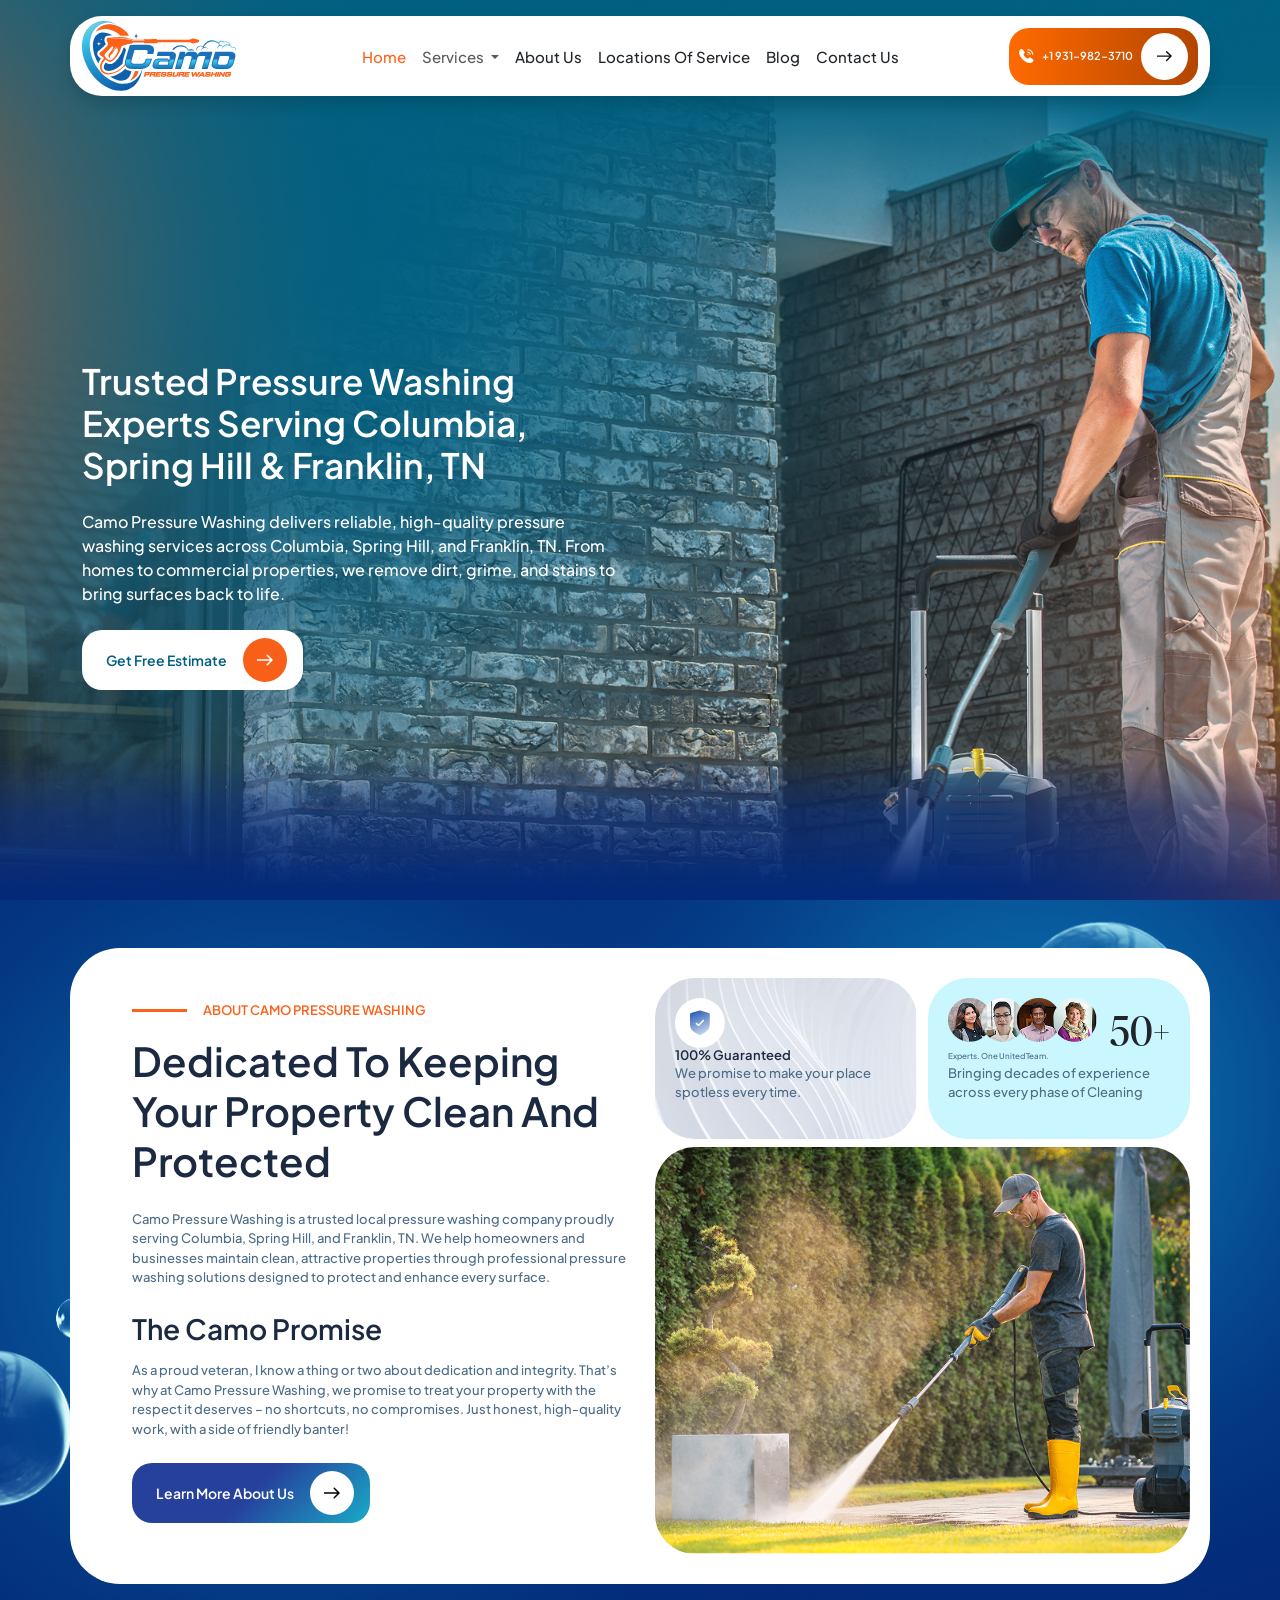
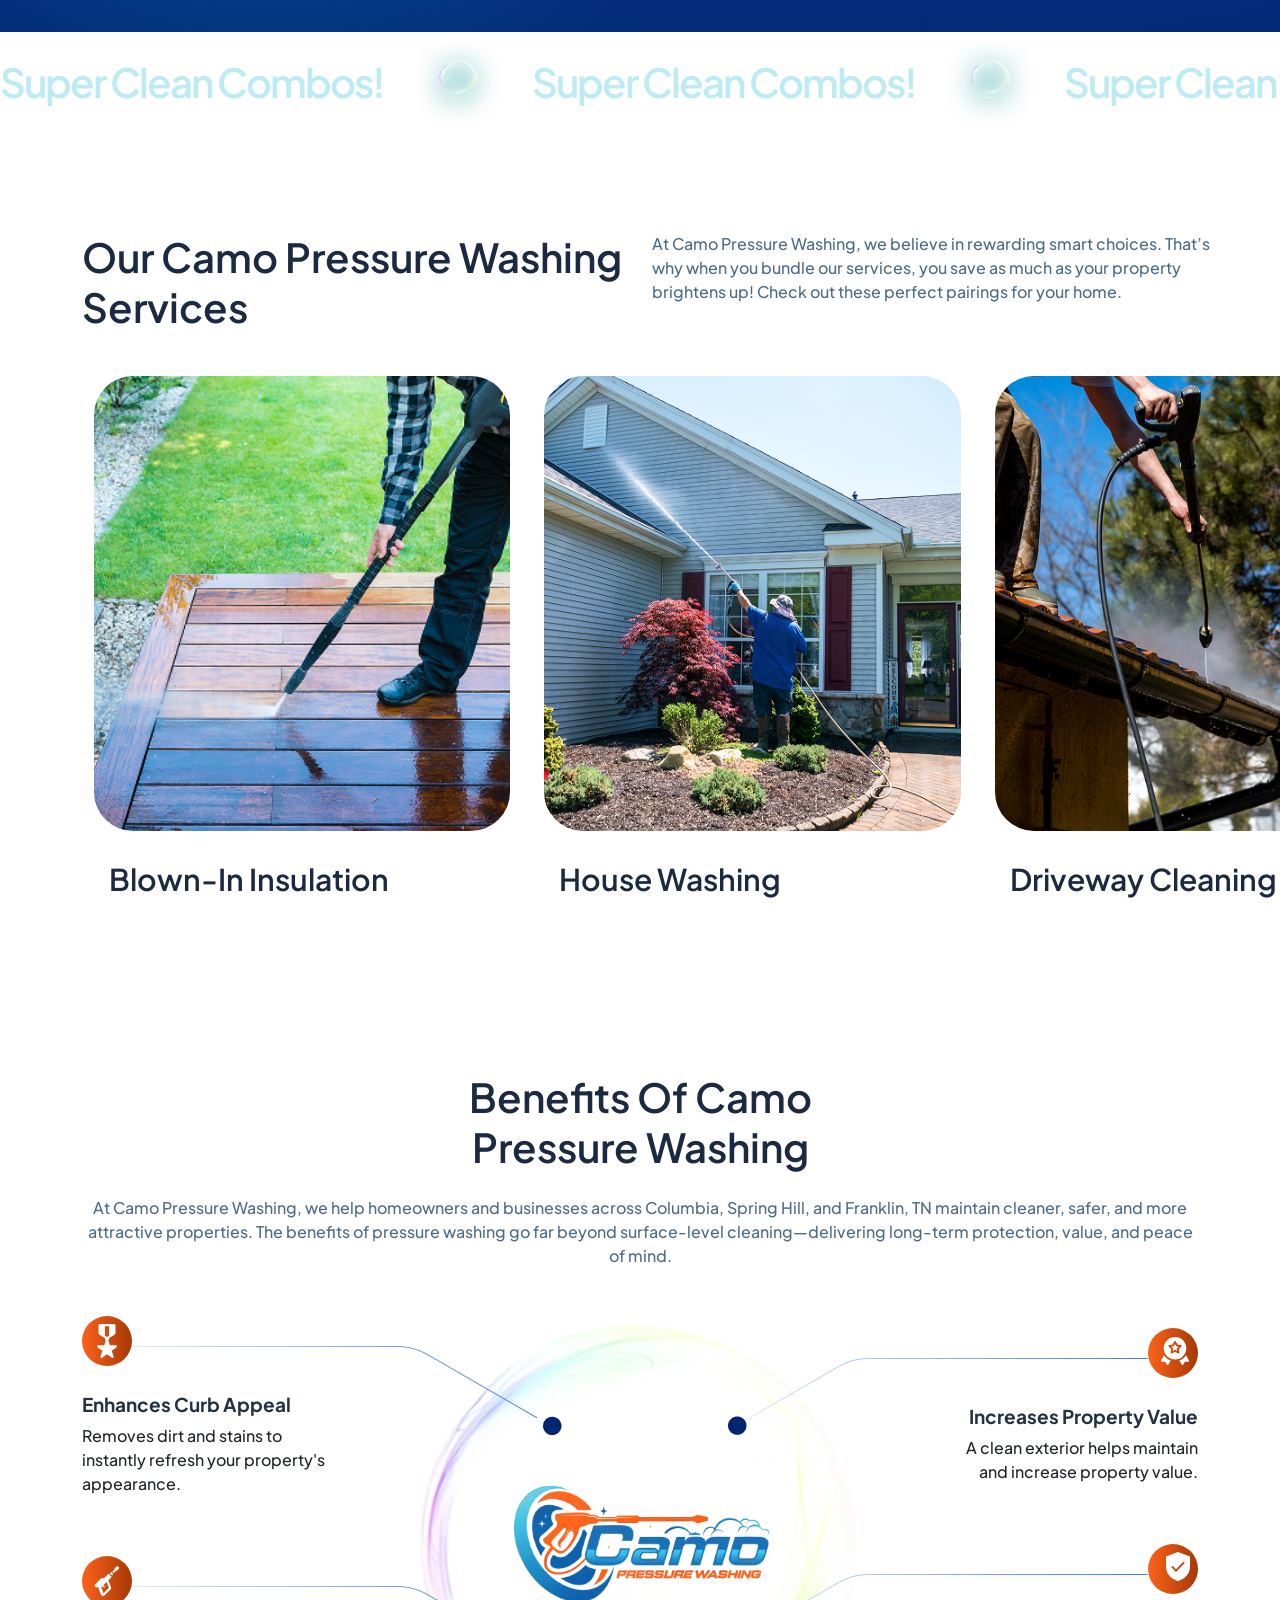
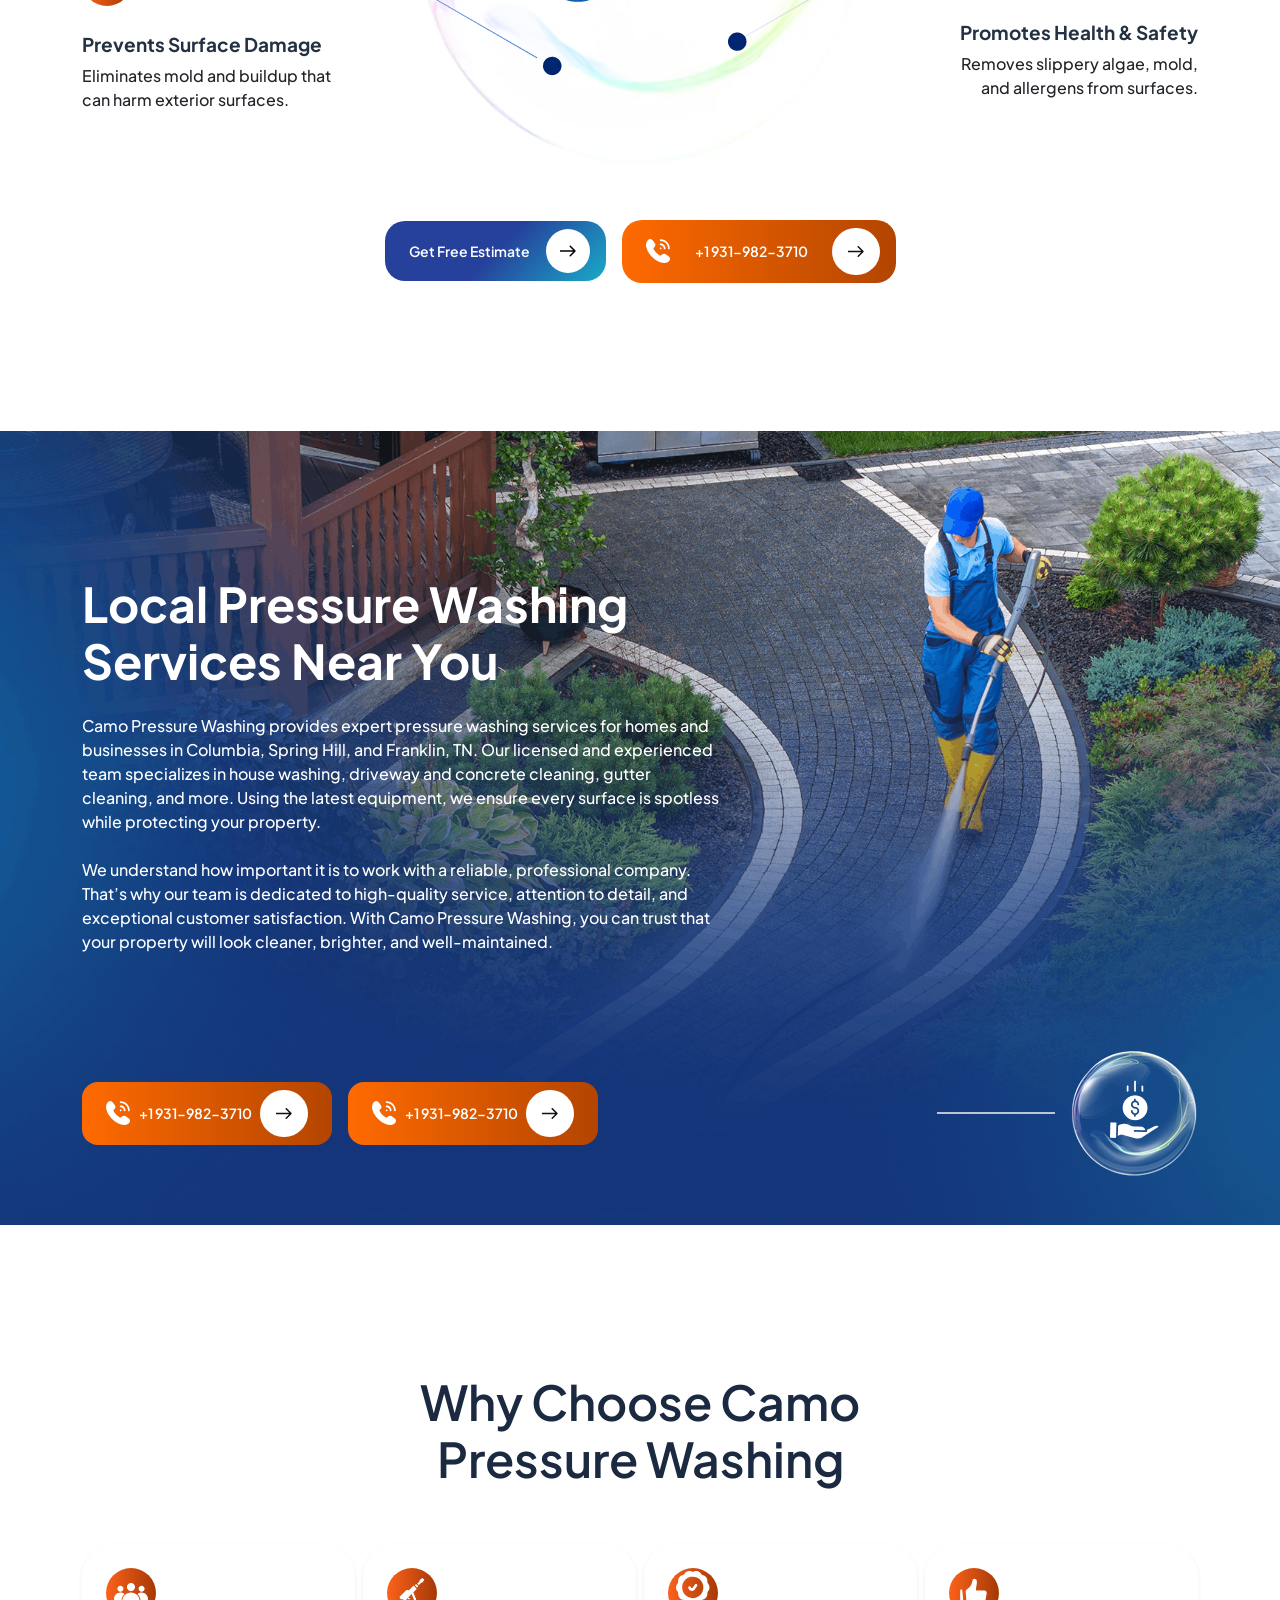
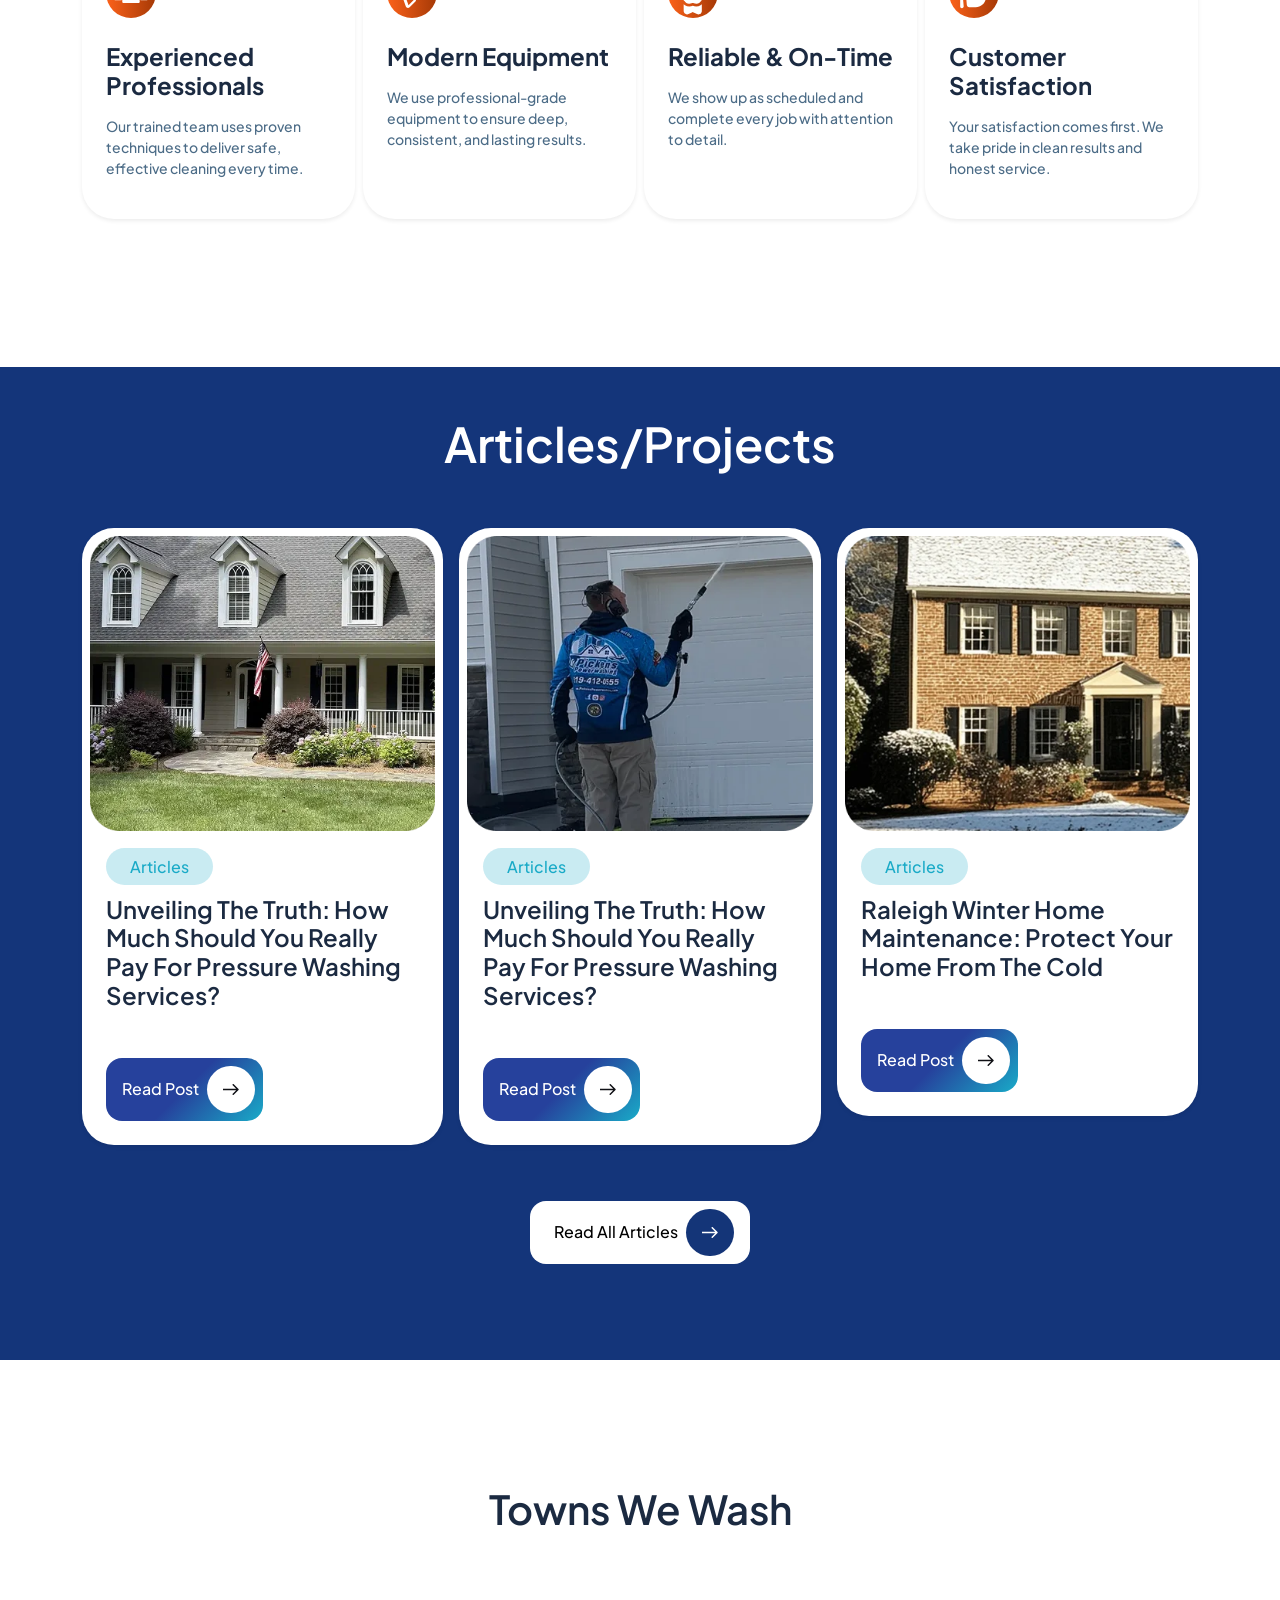
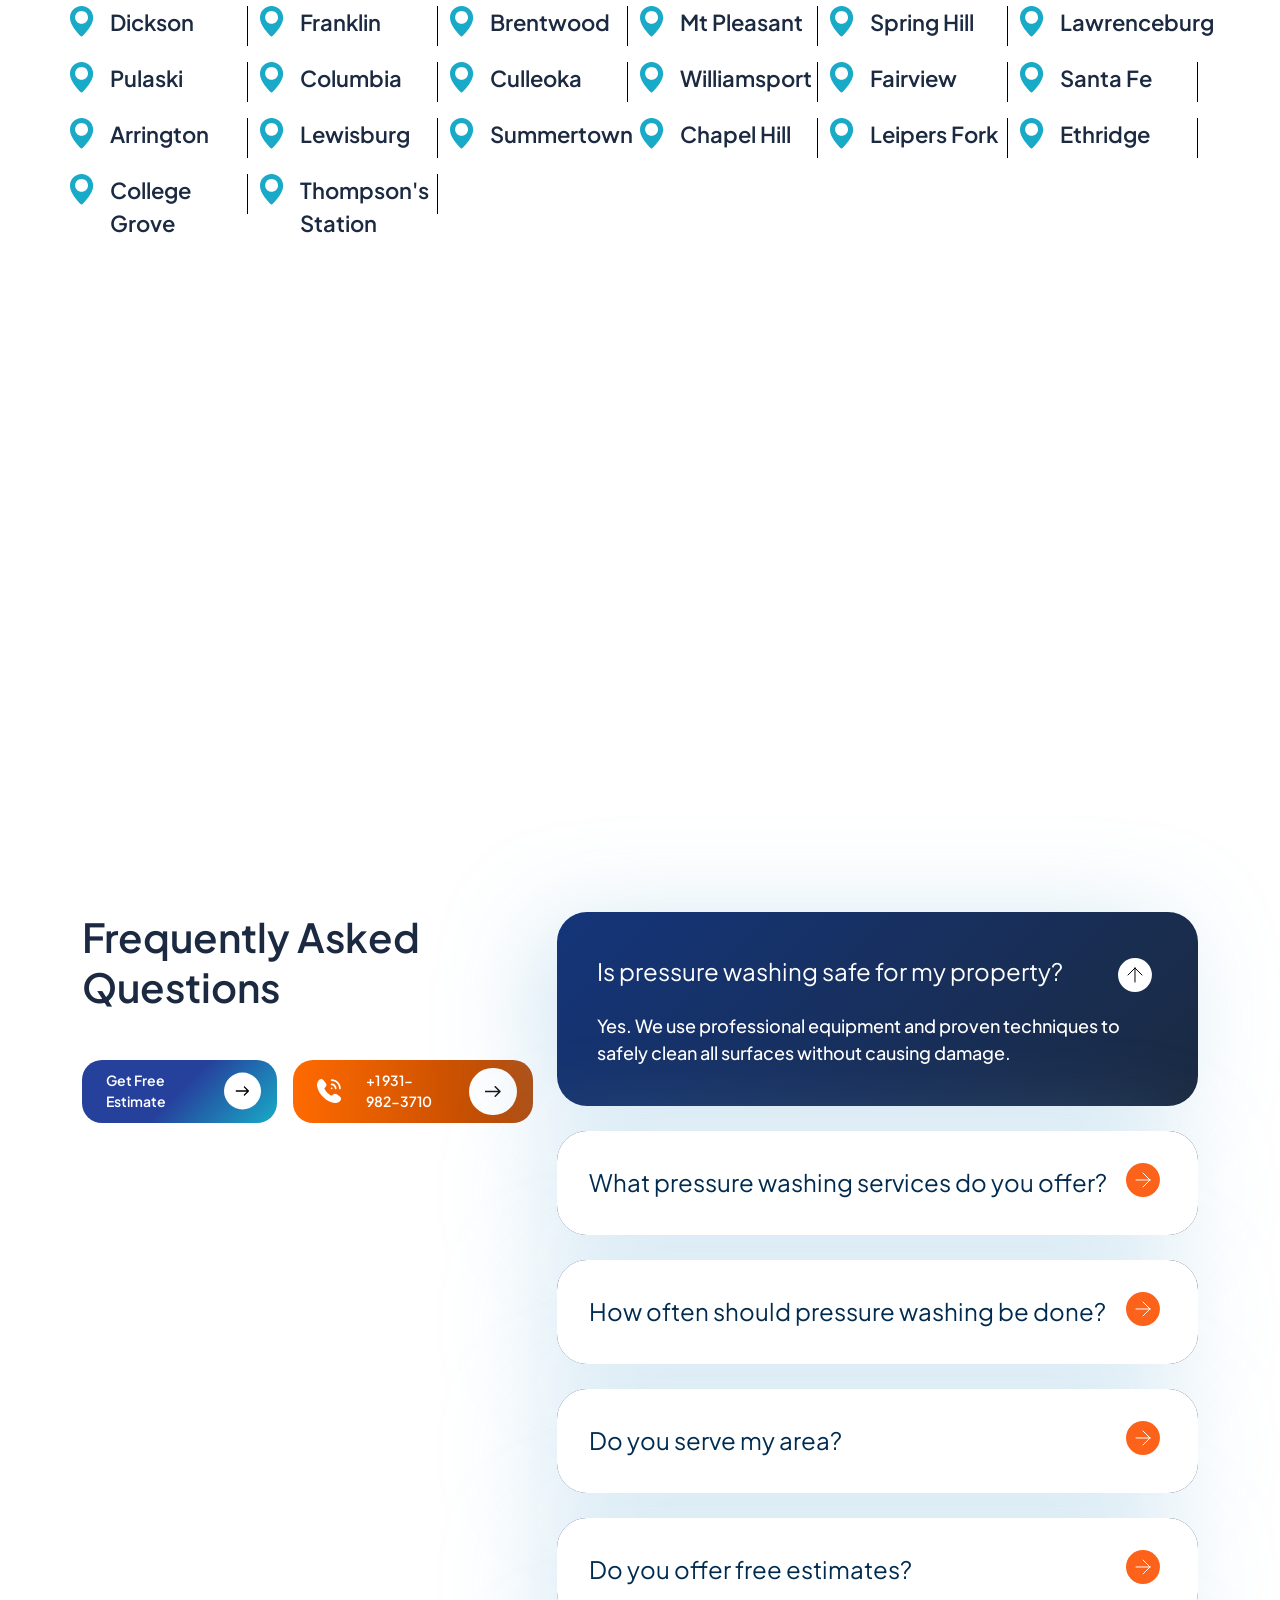
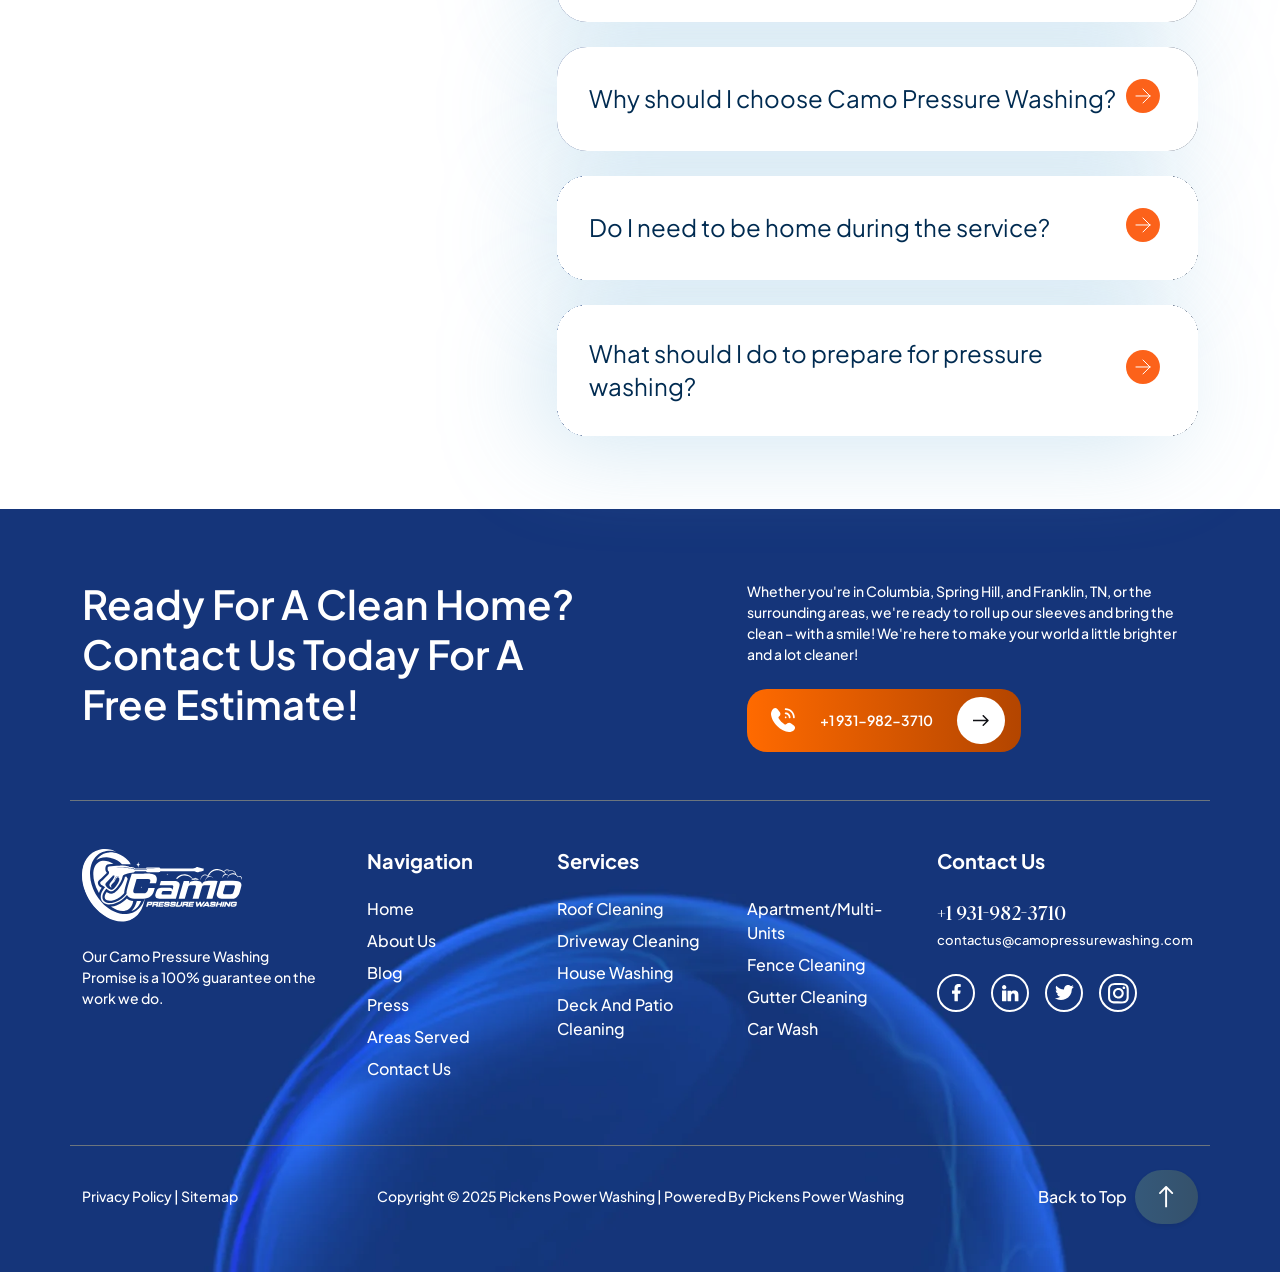
==== index.html @ 4136334c "aos fixes" ====
<!DOCTYPE html>
<html lang="en">

<head>
    <meta charset="UTF-8">
    <meta name="viewport" content="width=device-width, initial-scale=1.0">
    <title>Home || Camo Pressure Washing</title>
    <link rel="stylesheet" href="./css/aos.css">
    <link rel="stylesheet" href="./css/swiper.css">
    <link rel="stylesheet" href="./css/bootstrap.css">
    <link rel="stylesheet" href="./css/custom-style.css">
    <link rel="stylesheet" href="./css/responsive-style.css">
</head>

<body>
    <!-- ----------------------------------------------------------HEADER----------------------- -->
    <header class="camo-navbar">
        <!-- <div > -->
        <nav
            class="mx-auto container navbar navbar-expand-lg navbar-light bg-white shadow navbar-custom rounded-5 px-4 py-2 position-absolute z-3 mt-2">
            <div class="container-fluid">

                <a class="navbar-brand" href="/">
                    <img src="assets/logo.svg" alt="Logo" class="img-fluid">
                </a>

                <button class="navbar-toggler border-0" type="button" data-bs-toggle="collapse"
                    data-bs-target="#myNavbar">
                    <span class="navbar-toggler-icon"></span>
                </button>

                <div class="collapse navbar-collapse" id="myNavbar">
                    <ul class="navbar-nav mx-auto mb-2 mb-lg-0 gap-lg-3">
                        <li class="nav-item">
                            <a class="nav-link active" href="#">Home</a>
                        </li>
                        <li class="nav-item dropdown">
                            <a class="nav-link dropdown-toggle" href="#" id="servicesDrop" role="button"
                                data-bs-toggle="dropdown">
                                Services
                            </a>
                            <ul class="dropdown-menu" aria-labelledby="servicesDrop">
                                <li>
                                    <a class="dropdown-item" href="pressure-washing.html">
                                        Pressure Washing
                                    </a>
                                </li>
                                <li>
                                    <a class="dropdown-item" href="roof-cleaning.html">
                                        Roof Cleaning
                                    </a>
                                </li>
                                <li>
                                    <a class="dropdown-item" href="driveway-cleaning.html">
                                        Driveway Cleaning
                                    </a>
                                </li>
                            </ul>
                        </li>
                        </li>
                        <li class="nav-item">
                            <a class="nav-link text-dark" href="#">About Us</a>
                        </li>
                        <li class="nav-item">
                            <a class="nav-link text-dark" href="#">Locations of Service</a>
                        </li>
                        <li class="nav-item">
                            <a class="nav-link text-dark" href="#">Blog</a>
                        </li>
                        <li class="nav-item">
                            <a class="nav-link text-dark" href="#">Contact Us</a>
                        </li>
                    </ul>

                    <div class="d-flex align-items-center">
                        <a href="tel:+19319823710"
                            class="camo-btn camo-btn-primary border-0 gap-3 text-decoration-none ps-4 pe-3 py-2 d-flex align-items-center justify-content-between">
                            <img src="assets/call.svg" alt="arrow">
                            <span class="ms-2">+1 931-982-3710</span>
                            <span class="arrow-icon p-3 ms-2 rounded-5  "><img src="assets/arrow.svg"
                                    alt="arrow"></span>
                        </a>
                    </div>
                </div>

            </div>
        </nav>
        <!-- </div> -->
    </header>

    <!-- ----------------------------------------------------------Home----------------------- -->
    <main class="home">
        <section class="camo-hero position-relative w-100 vh-100 overflow-hidden">
            <img src="./public/hero-main.png" alt="Hero Image"
                class="position-absolute top-0 start-0 w-100 h-100 object-fit-cover">
            <div class="container h-100">
                <div class="row flex-column justify-content-center h-100 align-items-start">
                    <div class="content col-lg-6" data-aos="fade-up">
                        <h1 class="text-white">Trusted Pressure Washing Experts Serving Columbia, Spring Hill &
                            Franklin, TN</h1>
                        <p class="text-white my-4">Camo Pressure Washing delivers reliable, high-quality pressure
                            washing
                            services across
                            Columbia, Spring Hill, and Franklin, TN. From homes to commercial properties, we remove
                            dirt, grime, and stains to bring surfaces back to life.</p>
                        <a href="#"
                            class="camo-btn camo-btn-secondery border-0 gap-3 text-decoration-none ps-4 pe-3 py-2 d-flex align-items-center justify-content-between">
                            Get Free Estimate
                            <svg width="44" height="44" viewBox="0 0 44 44" fill="none"
                                xmlns="http://www.w3.org/2000/svg">
                                <rect width="44" height="44" rx="22" fill="#F86019" />
                                <path
                                    d="M29.5303 22.5303C29.8232 22.2374 29.8232 21.7626 29.5303 21.4697L24.7574 16.6967C24.4645 16.4038 23.9896 16.4038 23.6967 16.6967C23.4038 16.9896 23.4038 17.4645 23.6967 17.7574L27.9393 22L23.6967 26.2426C23.4038 26.5355 23.4038 27.0104 23.6967 27.3033C23.9896 27.5962 24.4645 27.5962 24.7574 27.3033L29.5303 22.5303ZM14 22L14 22.75L29 22.75L29 22L29 21.25L14 21.25L14 22Z"
                                    fill="#FFFEFE" />
                            </svg>
                        </a>
                    </div>
                </div>
            </div>
        </section>
        <!-- ---------------------------------------------------------------About---------------------------- -->
        <section class="camo-about" style="background: url(./public/about-image.png) center/cover no-repeat;">
            <div class="container py-5">
                <div class="p-2 row bg-white align-items-center justify-content-between gap-4 gap-md-0">
                    <div class="col-md-6" data-aos="fade-up">
                        <h4 class="camo-sub-heading d-flex gap-3 mb-md-4 mb-4 ">
                            <div class="camo-sub-heading-after"></div>
                            <span class="text-uppercase">About Camo Pressure Washing</span>
                        </h4>
                        <h2 class="mb-4">Dedicated to Keeping Your Property Clean and Protected</h2>
                        <p class="mb-4">Camo Pressure Washing is a trusted local pressure washing company proudly
                            serving Columbia, Spring Hill, and Franklin, TN. We help homeowners and businesses maintain
                            clean, attractive properties through professional pressure washing solutions designed to
                            protect and enhance every surface.</p>
                        <h3 class="mb-3">The Camo Promise</h3>
                        <p class="mb-4">As a proud veteran, I know a thing or two about dedication and integrity. That’s
                            why at Camo Pressure Washing, we promise to treat your property with the respect it deserves
                            – no shortcuts, no compromises. Just honest, high-quality work, with a side of friendly
                            banter!</p>
                        <a href="#"
                            class="camo-btn camo-btn-dark border-0 gap-3 text-decoration-none ps-4 pe-3 py-2 d-flex align-items-center justify-content-between">
                            Learn More About Us
                            <svg width="44" height="44" viewBox="0 0 44 44" fill="none"
                                xmlns="http://www.w3.org/2000/svg">
                                <rect width="44" height="44" rx="22" fill="#F86019"></rect>
                                <path
                                    d="M29.5303 22.5303C29.8232 22.2374 29.8232 21.7626 29.5303 21.4697L24.7574 16.6967C24.4645 16.4038 23.9896 16.4038 23.6967 16.6967C23.4038 16.9896 23.4038 17.4645 23.6967 17.7574L27.9393 22L23.6967 26.2426C23.4038 26.5355 23.4038 27.0104 23.6967 27.3033C23.9896 27.5962 24.4645 27.5962 24.7574 27.3033L29.5303 22.5303ZM14 22L14 22.75L29 22.75L29 22L29 21.25L14 21.25L14 22Z"
                                    fill="#FFFEFE"></path>
                            </svg>
                        </a>
                    </div>
                    <div class="col-md-6 text-end image-side-camo" data-aos="fade-up">
                        <div class="row justify-content-between gap-2 top-section">
                            <div class="col-lg-5 cards-top"
                                style="background: url(./public/ab-top-1.png) center/cover no-repeat;">
                                <div class="row flex-column justify-content-between h-100  text-start gap-md-0 gap-5">
                                    <div class="icon">
                                        <svg width="87" height="87" viewBox="0 0 87 87" fill="none"
                                            xmlns="http://www.w3.org/2000/svg">
                                            <circle cx="43.3099" cy="43.3099" r="43.3099" fill="white" />
                                            <path
                                                d="M43.8997 21.9142C43.5142 21.804 43.1052 21.804 42.7197 21.9142L27.6847 26.2099C26.7627 26.4733 26.127 27.3161 26.127 28.2751V46.5706C26.127 51.966 29.018 56.9477 33.7025 59.6246L42.2442 64.5053C42.9044 64.8827 43.715 64.8827 44.3752 64.5053L52.917 59.6246C57.6015 56.9477 60.4925 51.966 60.4925 46.5706V28.2751C60.4925 27.3161 59.8567 26.4733 58.9346 26.2099L43.8997 21.9142Z"
                                                fill="url(#paint0_linear_26_38)" />
                                            <path
                                                d="M49.1539 37.706C48.7897 37.7181 48.4446 37.8718 48.192 38.1345C45.5117 40.8206 43.4647 43.064 40.9771 45.6029L38.3273 43.3641C38.1867 43.2452 38.024 43.1553 37.8486 43.0994C37.6731 43.0435 37.4884 43.0227 37.3049 43.0383C37.1215 43.0539 36.9429 43.1056 36.7794 43.1903C36.6159 43.2751 36.4708 43.3912 36.3523 43.5322C36.2338 43.6731 36.1443 43.836 36.0888 44.0116C36.0334 44.1872 36.0132 44.372 36.0293 44.5554C36.0454 44.7389 36.0976 44.9173 36.1828 45.0805C36.268 45.2438 36.3845 45.3886 36.5258 45.5067L40.1638 48.585C40.4315 48.8105 40.7739 48.9275 41.1236 48.9129C41.4733 48.8984 41.8048 48.7533 42.0528 48.5063C45.0667 45.4859 47.2122 43.0734 50.1684 40.1109C50.3714 39.9147 50.5103 39.6616 50.5669 39.3849C50.6234 39.1083 50.595 38.821 50.4852 38.5608C50.3755 38.3006 50.1896 38.0798 49.952 37.9272C49.7144 37.7746 49.4362 37.6975 49.1539 37.706Z"
                                                fill="white" />
                                            <defs>
                                                <linearGradient id="paint0_linear_26_38" x1="29.8579" y1="21.8315"
                                                    x2="56.589" y2="76.3149" gradientUnits="userSpaceOnUse">
                                                    <stop stop-color="#2057B2" />
                                                    <stop offset="1" stop-color="white" />
                                                </linearGradient>
                                            </defs>
                                        </svg>
                                    </div>
                                    <div class="content">
                                        <h4>100% Guaranteed</h4>
                                        <p>We promise to make your place spotless every time.</p>
                                    </div>
                                </div>
                            </div>
                            <div class="col-lg-5 cards-top " style="background: #CAF6FF;">
                                <div class="row flex-column justify-content-between  gap-md-0 gap-5 h-100 text-start">
                                    <div class="icon d-flex align-items-center gap-md-5 justify-content-between">
                                        <div class="first">
                                            <img src="./public/groupimage.png" alt="group-image" class="img-fluid">
                                            <p class="mt-2 mb-0">Experts. One United Team.</p>
                                        </div>
                                        <div class="second num">
                                            50+
                                        </div>
                                    </div>
                                    <div class="content">
                                        <p>Bringing decades of experience across every phase of Cleaning</p>
                                    </div>
                                </div>
                            </div>
                            <img src="./public/ab-2.png" alt="about-image"
                                class="col-12 img-fluid object-fit-cover p-0">
                        </div>
                    </div>
                </div>
            </div>
        </section>
        <!-- ---------------------------------------------------------------Camo marquee---------------------------- -->
        <section class="camo-tagline marquee-section overflow-hidden bg-transparent w-100" data-aos="fade-in">
            <div class="marquee-container overflow-hidden d-flex">
                <div class="marquee-content d-flex align-items-center">

                    <h2 class="combo-text text-nowrap">Super Clean Combos!</h2>
                    <div class="bubble-box mx-4">
                        <img src="./public/bubble.webp" alt="Bubble" class="bubble-img">
                    </div>

                    <h2 class="combo-text text-nowrap">Super Clean Combos!</h2>
                    <div class="bubble-box mx-4">
                        <img src="./public/bubble.webp" alt="Bubble" class="bubble-img">
                    </div>

                    <h2 class="combo-text text-nowrap">Super Clean Combos!</h2>
                    <div class="bubble-box mx-4">
                        <img src="./public/bubble.webp" alt="Bubble" class="bubble-img">
                    </div>

                    <h2 class="combo-text text-nowrap">Super Clean Combos!</h2>
                    <div class="bubble-box mx-4">
                        <img src="./public/bubble.webp" alt="Bubble" class="bubble-img">
                    </div>
                </div>
            </div>
        </section>
        <!-- ---------------------------------------------------------------Services Slider---------------------------- -->
        <section class="services-slider camo-margin-top overflow-hidden">
            <div class="container services-slider-wrapper">
                <div class="row justify-content-between mb-4" data-aos="fade-up">
                    <h2 class="col-md-6">
                        Our Camo Pressure Washing Services
                    </h2>
                    <p class="col-md-6 pe-0">
                        At Camo Pressure Washing, we believe in rewarding smart choices. That’s why when you bundle our
                        services, you save as much as your property brightens up! Check out these perfect pairings for
                        your home.
                    </p>
                </div>
                <!-- Swiper -->
                <div class="swiper camo-services-slider h-100 w-100 overflow-visible">
                    <div class="swiper-wrapper" data-aos="fade-up">
                        <div class="swiper-slide">
                            <a href="#">
                                <img decoding="async" src="./public/servicesOne.png" alt="servicesOne.png">
                            </a>
                            <div class="content">
                                <h4 class="mb-3">Blown-In Insulation</h4>
                                <p class="mb-4">Bring life back to tired decks and patios! We clean wood, composite, and
                                    stone
                                    surfaces, removing dirt and mildew to enhance both beauty and longevity.</p>
                                <a href="#" class="learnMoreLink d-flex align-items-center gap-3">
                                    Learn More
                                    <svg width="16" height="12" viewBox="0 0 16 12" fill="none"
                                        xmlns="http://www.w3.org/2000/svg">
                                        <path
                                            d="M15.5303 6.05328C15.8232 5.76039 15.8232 5.28551 15.5303 4.99262L10.7574 0.219649C10.4645 -0.0732441 9.98959 -0.0732442 9.6967 0.219649C9.40381 0.512543 9.40381 0.987416 9.6967 1.28031L13.9393 5.52295L9.6967 9.76559C9.40381 10.0585 9.40381 10.5334 9.6967 10.8263C9.98959 11.1191 10.4645 11.1191 10.7574 10.8263L15.5303 6.05328ZM0 5.52295L-6.55671e-08 6.27295L15 6.27295L15 5.52295L15 4.77295L6.55671e-08 4.77295L0 5.52295Z"
                                            fill="#FC621A" fill-opacity="0.776471" />
                                    </svg>
                                </a>
                            </div>
                        </div>
                        <div class="swiper-slide">
                            <a href="#">
                                <img decoding="async" src="./public/services (1).png" alt="servicesOne.png">
                            </a>
                            <div class="content">
                                <h4 class="mb-3">House Washing</h4>
                                <p class="mb-4">Bring life back to tired decks and patios! We clean wood, composite, and
                                    stone
                                    surfaces, removing dirt and mildew to enhance both beauty and longevity.</p>
                                <a href="#" class="learnMoreLink d-flex align-items-center gap-3">
                                    Learn More
                                    <svg width="16" height="12" viewBox="0 0 16 12" fill="none"
                                        xmlns="http://www.w3.org/2000/svg">
                                        <path
                                            d="M15.5303 6.05328C15.8232 5.76039 15.8232 5.28551 15.5303 4.99262L10.7574 0.219649C10.4645 -0.0732441 9.98959 -0.0732442 9.6967 0.219649C9.40381 0.512543 9.40381 0.987416 9.6967 1.28031L13.9393 5.52295L9.6967 9.76559C9.40381 10.0585 9.40381 10.5334 9.6967 10.8263C9.98959 11.1191 10.4645 11.1191 10.7574 10.8263L15.5303 6.05328ZM0 5.52295L-6.55671e-08 6.27295L15 6.27295L15 5.52295L15 4.77295L6.55671e-08 4.77295L0 5.52295Z"
                                            fill="#FC621A" fill-opacity="0.776471" />
                                    </svg>
                                </a>
                            </div>
                        </div>
                        <div class="swiper-slide">
                            <a href="#">
                                <img decoding="async" src="./public/services (3).png" alt="servicesOne.png">
                            </a>
                            <div class="content">
                                <h4 class="mb-3">Driveway Cleaning</h4>
                                <p class="mb-4">Bring life back to tired decks and patios! We clean wood, composite, and
                                    stone
                                    surfaces, removing dirt and mildew to enhance both beauty and longevity.</p>
                                <a href="#" class="learnMoreLink d-flex align-items-center gap-3">
                                    Learn More
                                    <svg width="16" height="12" viewBox="0 0 16 12" fill="none"
                                        xmlns="http://www.w3.org/2000/svg">
                                        <path
                                            d="M15.5303 6.05328C15.8232 5.76039 15.8232 5.28551 15.5303 4.99262L10.7574 0.219649C10.4645 -0.0732441 9.98959 -0.0732442 9.6967 0.219649C9.40381 0.512543 9.40381 0.987416 9.6967 1.28031L13.9393 5.52295L9.6967 9.76559C9.40381 10.0585 9.40381 10.5334 9.6967 10.8263C9.98959 11.1191 10.4645 11.1191 10.7574 10.8263L15.5303 6.05328ZM0 5.52295L-6.55671e-08 6.27295L15 6.27295L15 5.52295L15 4.77295L6.55671e-08 4.77295L0 5.52295Z"
                                            fill="#FC621A" fill-opacity="0.776471" />
                                    </svg>
                                </a>
                            </div>
                        </div>
                        <div class="swiper-slide">
                            <a href="#">
                                <img decoding="async" src="./public/services (2).png" alt="servicesOne.png">
                            </a>
                            <div class="content">
                                <h4 class="mb-3">Blown-In Insulation</h4>
                                <p class="mb-4">Bring life back to tired decks and patios! We clean wood, composite, and
                                    stone
                                    surfaces, removing dirt and mildew to enhance both beauty and longevity.</p>
                                <a href="#" class="learnMoreLink d-flex align-items-center gap-3">
                                    Learn More
                                    <svg width="16" height="12" viewBox="0 0 16 12" fill="none"
                                        xmlns="http://www.w3.org/2000/svg">
                                        <path
                                            d="M15.5303 6.05328C15.8232 5.76039 15.8232 5.28551 15.5303 4.99262L10.7574 0.219649C10.4645 -0.0732441 9.98959 -0.0732442 9.6967 0.219649C9.40381 0.512543 9.40381 0.987416 9.6967 1.28031L13.9393 5.52295L9.6967 9.76559C9.40381 10.0585 9.40381 10.5334 9.6967 10.8263C9.98959 11.1191 10.4645 11.1191 10.7574 10.8263L15.5303 6.05328ZM0 5.52295L-6.55671e-08 6.27295L15 6.27295L15 5.52295L15 4.77295L6.55671e-08 4.77295L0 5.52295Z"
                                            fill="#FC621A" fill-opacity="0.776471" />
                                    </svg>
                                </a>
                            </div>
                        </div>
                    </div>
                </div>
            </div>
        </section>
        <!-- -----------------------------------------------------------------SECTION BENIFITS---------------------- -->
        <section class="camo-benefits py-5 text-center camo-margin-top ">
            <div class="container ">
                <div class="row">
                    <div class="col-12" data-aos="fade-up">
                        <h2 class="mb-4">Benefits of Camo <br> Pressure Washing</h2>
                        <p class="mx-auto  mb-5">
                            At Camo Pressure Washing, we help homeowners and businesses across Columbia, Spring Hill,
                            and Franklin, TN maintain cleaner, safer, and more attractive properties. The benefits of
                            pressure washing go far beyond surface-level cleaning—delivering long-term protection,
                            value, and peace of mind.
                        </p>
                    </div>
                </div>
                <div class="features-wrapper  position-relative" data-aos="fade-up">
                    <img class="bubble-img--benafits img-fluid " src="./public/benfitbubble.webp"
                        style=" background-repeat: no-repeat; background-position: center; background-size: cover; position: absolute;"
                        alt="bubble.img">
                    <div class="row align-items-center">

                        <div class="col-lg-6 text-lg-start d-flex flex-column align-items-lg-start">

                            <div class="benefit-item benefit-icon position-relative">
                                <img class="position-absolute stick-one stick" src="./public/bubblestick1.webp" alt="">
                                <div class="icon-circle bg-orange mb-4   ">
                                    <img class="img-fluid p-2 " src="./public/benefiticon6.svg" alt="">
                                </div>
                                <div class="benefit-title">Enhances Curb Appeal</div>
                                <div class="benefit-text ms-lg-auto">Removes dirt and stains to instantly refresh your
                                    property's appearance.</div>
                            </div>
                            <div class="benefit-item benefit-icon position-relative">
                                <img class="position-absolute stick-one stick " src="./public/bubblestick1.webp" alt="">
                                <div class="icon-circle bg-orange mb-4 ">
                                    <img class="img-fluid p-2 " src="./public/benefiticon4.svg" alt="">
                                </div>
                                <div class="benefit-title">Prevents Surface Damage</div>
                                <div class="benefit-text ms-lg-auto">Eliminates mold and buildup that can harm exterior
                                    surfaces.</div>
                            </div>
                        </div>


                        <div class="col-lg-6 text-lg-end d-flex flex-column align-items-lg-end mt-">
                            <div class="benefit-item benefit-icon position-relative ">
                                <img class="position-absolute stick-two stick " src="./public/bubblestick4.webp" alt="">
                                <div class="icon-circle bg-orange mb-4   ms-auto">
                                    <img class="img-fluid p-2 " src="./public/benefiticon3.svg" alt="">
                                </div>
                                <div class="benefit-title">Increases Property Value</div>
                                <div class="benefit-text">A clean exterior helps maintain and increase property value.
                                </div>
                            </div>
                            <div class="benefit-item  benefit-icon position-relative">
                                <img class="position-absolute stick-two stick " src="./public/bubblestick4.webp" alt="">
                                <div class="icon-circle bg-orange mb-4 ms-auto">
                                    <img class="img-fluid p-2 " src="./public/benefiticon5.svg" alt="">
                                </div>
                                <div class="benefit-title">Promotes Health & Safety</div>
                                <div class="benefit-text">Removes slippery algae, mold, and allergens from surfaces.
                                </div>
                            </div>
                        </div>

                    </div>
                </div>
                <div class="d-flex gap-3 flex-column mt-lg-5 flex-lg-row mb-4 mb-lg-0 mt-5 align-items-center justify-content-center" data-aos="fade-up">
                            <a href="#" class="camo-btn camo-btn-dark border-0 gap-3 text-decoration-none ps-4 pe-3 py-2 d-flex align-items-center justify-content-between">
                                Get Free Estimate
                                <svg width="44" height="44" viewBox="0 0 44 44" fill="none" xmlns="http://www.w3.org/2000/svg">
                                    <rect width="44" height="44" rx="22" fill="#F86019"></rect>
                                    <path d="M29.5303 22.5303C29.8232 22.2374 29.8232 21.7626 29.5303 21.4697L24.7574 16.6967C24.4645 16.4038 23.9896 16.4038 23.6967 16.6967C23.4038 16.9896 23.4038 17.4645 23.6967 17.7574L27.9393 22L23.6967 26.2426C23.4038 26.5355 23.4038 27.0104 23.6967 27.3033C23.9896 27.5962 24.4645 27.5962 24.7574 27.3033L29.5303 22.5303ZM14 22L14 22.75L29 22.75L29 22L29 21.25L14 21.25L14 22Z" fill="#FFFEFE"></path>
                                </svg>
                            </a>

                            <a href="tel:+19319823710" class="camo-btn camo-btn-primary border-0 gap-3 text-decoration-none ps-4 pe-3 py-2 d-flex align-items-center justify-content-between">
                                <img src="assets/call.svg" alt="arrow">
                                <span class="ms-2">+1 931-982-3710</span>
                                <span class="arrow-icon p-3 ms-2 rounded-5  "><img src="assets/arrow.svg" alt="arrow"></span>
                            </a>
                        </div>
                <!-- <div class="d-flex flex-column flex-sm-row justify-content-center gap-3 mt-5">
                    <a href=" "
                        class=" border-0 px-2 py-2 text-decoration-none rounded-4 d-inline-flex align-items-center camo-btn-dark  object-fit-contain">
                        <span class="ms-2">Get Free Estimates</span>
                        <span class="arrow-icon p-3 ms-2 rounded-5  ">
                            <img src="assets/arrow.svg" alt="arrow">
                        </span>
                    </a>
                    <a href="tel:+19319823710"
                        class="btn-call border-0 px-1 py-2 text-decoration-none px-4 py-2 rounded-4 d-flex align-items-center ">
                        <img src="assets/call.svg" alt="arrow">
                        <span class="ms-2">+1 931-982-3710</span>
                        <span class="arrow-icon p-3 ms-2 rounded-5  "><img src="assets/arrow.svg" alt="arrow"></span>
                    </a>
                </div> -->
            </div>
        </section>

        <!-- ---------------------------------------------------------------local pressure washing ---------------------------- -->
        <section class="camo-five d-flex align-items-center camo-margin-top"
            style="background: url('./public/local-servicesnear.png') center/cover no-repeat;">

            <div class="container py-5" data-aos="fade-up">


                <div class="row">
                    <div class="col-12 col-lg-7 text-white text-center text-lg-start mt-5 py-5">
                        <h2 class="display-5 display-lg-4 fw-bold mb-4 text-white">
                            Local Pressure Washing Services Near You
                        </h2>

                        <p class=" mb-4 text-white">
                            Camo Pressure Washing provides expert pressure washing services for homes and businesses in
                            Columbia, Spring Hill, and Franklin, TN. Our licensed and experienced team specializes in
                            house washing, driveway and concrete cleaning, gutter cleaning, and more. Using the latest
                            equipment, we ensure every surface is spotless while protecting your property.
                        </p>

                        <p class="mb-4 text-white">


                            We understand how important it is to work with a reliable, professional company. That’s why
                            our team is dedicated to high-quality service, attention to detail, and exceptional customer
                            satisfaction. With Camo Pressure Washing, you can trust that your property will look
                            cleaner, brighter, and well-maintained.
                        </p>
                    </div>
                </div>


                <div class="row align-items-center mt-4">


                    <div class="col-12 col-lg-9">
                        <div
                            class="d-flex flex-column flex-sm-row align-items-center align-items-lg-start justify-content-center justify-content-lg-start gap-3">

                            <a href="tel:+19319823710"
                                class="camo-btn camo-btn-primary border-0 px-1 py-2 text-decoration-none px-4 py-2 rounded-4 d-flex align-items-center ">
                                <img src="assets/call.svg" alt="arrow">
                                <span class="ms-2">+1 931-982-3710</span>
                                <span class="arrow-icon p-3 ms-2 rounded-5  "><img src="assets/arrow.svg"
                                        alt="arrow"></span>
                            </a>
                            <a href="tel:+19319823710"
                                class="camo-btn camo-btn-primary border-0 px-1 py-2 text-decoration-none px-4 py-2 rounded-4 d-flex align-items-center ">
                                <img src="assets/call.svg" alt="arrow">
                                <span class="ms-2">+1 931-982-3710</span>
                                <span class="arrow-icon p-3 ms-2 rounded-5  "><img src="assets/arrow.svg"
                                        alt="arrow"></span>
                            </a>

                        </div>
                    </div>

                    <div
                        class="col-12 col-lg-3 d-flex align-items-center justify-content-center justify-content-lg-end mt-4 mt-lg-0">

                        <div class="side-line me-3"></div>

                        <img src="./public/sec5right.webp" class="img-fluid side-icon " alt="Icon">

                    </div>



                </div>

            </div>
        </section>
        <!-- ---------------------------------------------------------------Why Choose Camo Card---------------------------- -->
        <section class="py-5 camo-six camo-margin-top">
            <div class="container" data-aos="fade-up">
                <div class="row justify-content-center mb-5 ">
                    <div class="col-md-8 text-center">
                        <h2 class="display-5 fw-semibold . ">Why Choose Camo <br> Pressure Washing</h2>
                    </div>
                </div>

                <div class="row g-2 justify-content-center">

                    <div class="col-12 col-md-6 col-lg-3  ">
                        <div class=" h-100 border-0 shadow-sm p-4 bg-navy  rounded-5 bg-white camo-six-card">
                            <div class="icon-circle bg-orange mb-4 d-flex align-items-center justify-content-center">
                                <img class="img-fluid p-2" src="./public/icon1.svg" alt="">
                            </div>
                            <h4 class="fw-bold mb-3 six-h4">Experienced Professionals</h4>
                            <p class="small  six-p">Our trained team uses proven techniques to deliver safe,
                                effective cleaning every time.</p>
                        </div>
                    </div>

                    <div class="col-12 col-md-6 col-lg-3 ">
                        <div class=" h-100 border-0  p-4  rounded-5 shadow-sm bg-white camo-six-card">
                            <div class="icon-circle mb-4 bg-orange d-flex align-items-center justify-content-center">
                                <img class="img-fluid p-2" src="./public/icon3.svg" alt="">
                            </div>
                            <h4 class="fw-bold mb-3  six-h4">Modern Equipment</h4>
                            <p class="small six-p">We use professional-grade equipment to ensure deep, consistent,
                                and lasting results.</p>
                        </div>
                    </div>

                    <div class="col-12 col-md-6 col-lg-3 ">
                        <div class=" h-100 border-0  p-4  rounded-5 shadow-sm bg-white camo-six-card">
                            <div class="icon-circle mb-4 bg-orange d-flex align-items-center justify-content-center">
                                <img class="img-fluid p-2" src="./public/icon2.svg" alt="">
                            </div>
                            <h4 class="fw-bold mb-3  six-h4 ">Reliable &amp; On-Time</h4>
                            <p class="small six-p">We show up as scheduled and complete every job with attention to
                                detail.</p>
                        </div>
                    </div>

                    <div class="col-12 col-md-6 col-lg-3 ">
                        <div class=" h-100 border-0  p-4  rounded-5 shadow-sm bg-white camo-six-card">
                            <div class="icon-circle mb-4 bg-orange d-flex align-items-center justify-content-center">
                                <img class="img-fluid p-2" src="./public/Like.svg" alt="">
                            </div>
                            <h4 class="fw-bold mb-3  six-h4">Customer Satisfaction</h4>
                            <p class="small six-p six-p">Your satisfaction comes first. We take pride in clean results
                                and honest service.</p>
                        </div>
                    </div>

                </div>
            </div>
        </section>
        <!-- --------------------------------------------------------------------Artical Cards----------------------------- -->
        <section class="camo-margin-top py-5" style=" background-color: #14357A;">
            <div class="container" data-aos="fade-up">
                <div class="row justify-content-center mb-5 ">
                    <div class="col-md-8 text-center">
                        <h2 class="display-5 fw-semibold text-white ">Articles/Projects</h2>
                    </div>
                </div>
                <div class="row g-3">
                    <div class="col-12 col-md-6 col-lg-4  ">
                        <div class="border-0 shadow-sm rounded-5 bg-white pb-3 aticlesprojectcard">
                            <div class=" mb-2 ">
                                <img class="img-fluid p-2 w-100 " src="./public/art1.webp" alt="img">
                            </div>
                            <div class="px-4 p-2">
                                <a class=" art px-4 py-2 text-decoration-none rounded-5" href="">Articles</a>
                                <h4 class="pt-3 pb-5 mb-0">Unveiling the Truth: How Much Should You
                                    Really Pay for
                                    Pressure Washing Services?</h4>
                                <a href=" "
                                    class=" border-0 px-2 py-2 text-decoration-none rounded-4 d-inline-flex align-items-center camo-btn-dark  object-fit-contain">
                                    <span class="ms-2">Read Post</span>
                                    <span class="arrow-icon p-3 ms-2 rounded-5  ">
                                        <img src="assets/arrow.svg" alt="arrow">
                                    </span>
                                </a>
                            </div>
                        </div>
                    </div>
                    <div class="col-12 col-md-6 col-lg-4  ">
                        <div class="border-0 shadow-sm rounded-5 bg-white pb-3 aticlesprojectcard">
                            <div class=" mb-2 ">
                                <img class="img-fluid p-2  w-100 " src="./public/art2.webp" alt="img">
                            </div>
                            <div class="px-4 p-2">
                                <a class=" art px-4 py-2 text-decoration-none rounded-5" href="">Articles</a>
                                <h4 class="pt-3 pb-5 mb-0">Unveiling the Truth: How Much Should You Really Pay for
                                    Pressure Washing Services?</h4>
                                <a href=" "
                                    class=" border-0 px-2 py-2 text-decoration-none rounded-4 d-inline-flex align-items-center camo-btn-dark  object-fit-contain">
                                    <span class="ms-2">Read Post</span>
                                    <span class="arrow-icon p-3 ms-2 rounded-5  ">
                                        <img src="assets/arrow.svg" alt="arrow">
                                    </span>
                                </a>
                            </div>
                        </div>
                    </div>
                    <div class="col-12 col-md-6 col-lg-4  ">
                        <div class="border-0 shadow-sm rounded-5 bg-white pb-3 aticlesprojectcard">
                            <div class=" mb-2 ">
                                <img class="img-fluid p-2  w-100" src="./public/art3.webp" alt="img">
                            </div>
                            <div class="px-4 p-2">
                                <a class=" art px-4 py-2 text-decoration-none rounded-5" href="">Articles</a>
                                <h4 class="pt-3 pb-5 mb-0">Raleigh Winter Home Maintenance: Protect Your Home from the
                                    Cold</h4>
                                <a href=" "
                                    class=" border-0 px-2 py-2 text-decoration-none rounded-4 d-inline-flex align-items-center camo-btn-dark  object-fit-contain">
                                    <span class="ms-2">Read Post</span>
                                    <span class="arrow-icon p-3 ms-2 rounded-5  ">
                                        <img src="assets/arrow.svg" alt="arrow">
                                    </span>
                                </a>
                            </div>
                        </div>
                    </div>

                </div>
                <div class="row justify-content-center mb-5 mt-5 g-2">
                    <div class="col-md-8 text-center">
                        <a href=" "
                            class=" art-btn bg-white border-0 px-3 py-2 text-decoration-none rounded-4 d-inline-flex align-items-center   ">
                            <span class="ms-2 text-black">Read All Articles</span>
                            <span class="arrow-icon articon p-3 ms-2 rounded-5  ">
                                <img class="arrow-white" src="assets/arrow.svg" alt="arrow">
                            </span>
                        </a>
                    </div>
                </div>

            </div>

        </section>
        <!-- --------------------------------------------------------------------services areas section----------------------------- -->
        <section class="town-we-wash camo-margin-top">
            <div class="town-we-wash-container container" data-aos="fade-up">
                <div class="row">
                    <div class="col-12 text-center">
                        <h2 class="town-we-wash-title mb-5 py-4">Towns We Wash</h2>
                    </div>
                    <div class="col-6 col-md-4 col-lg-2 mb-3  town-name d-flex justify-content-between">Dickson <div
                            class="lineer"></div>
                    </div>
                    <div class="col-6 col-md-4 col-lg-2 mb-3  town-name d-flex justify-content-between">Franklin <div
                            class="lineer"></div>
                    </div>
                    <div class="col-6 col-md-4 col-lg-2 mb-3  town-name d-flex justify-content-between">Brentwood <div
                            class="lineer"></div>
                    </div>
                    <div class="col-6 col-md-4 col-lg-2 mb-3  town-name d-flex justify-content-between">Mt Pleasant <div
                            class="lineer"></div>
                    </div>
                    <div class="col-6 col-md-4 col-lg-2 mb-3  town-name d-flex justify-content-between">Spring Hill <div
                            class="lineer"></div>
                    </div>
                    <div class="col-6 col-md-4 col-lg-2 mb-3  town-name d-flex justify-content-between">Lawrenceburg
                        <div class="lineer"></div>
                    </div>
                    <div class="col-6 col-md-4 col-lg-2 mb-3  town-name d-flex justify-content-between"> Pulaski <div
                            class="lineer"></div>
                    </div>
                    <div class="col-6 col-md-4 col-lg-2 mb-3  town-name d-flex justify-content-between">Columbia <div
                            class="lineer"></div>
                    </div>
                    <div class="col-6 col-md-4 col-lg-2 mb-3  town-name d-flex justify-content-between">Culleoka <div
                            class="lineer"></div>
                    </div>
                    <div class="col-6 col-md-4 col-lg-2 mb-3  town-name d-flex justify-content-between">Williamsport
                        <div class="lineer"></div>
                    </div>
                    <div class="col-6 col-md-4 col-lg-2 mb-3  town-name d-flex justify-content-between">Fairview <div
                            class="lineer"></div>
                    </div>
                    <div class="col-6 col-md-4 col-lg-2 mb-3  town-name d-flex justify-content-between">Santa Fe <div
                            class="lineer"></div>
                    </div>
                    <div class="col-6 col-md-4 col-lg-2 mb-3  town-name d-flex justify-content-between">Arrington <div
                            class="lineer"></div>
                    </div>
                    <div class="col-6 col-md-4 col-lg-2 mb-3  town-name d-flex justify-content-between">Lewisburg <div
                            class="lineer"></div>
                    </div>
                    <div class="col-6 col-md-4 col-lg-2 mb-3  town-name d-flex justify-content-between">Summertown <div
                            class="lineer"></div>
                    </div>
                    <div class="col-6 col-md-4 col-lg-2 mb-3  town-name d-flex justify-content-between">Chapel Hill <div
                            class="lineer"></div>
                    </div>
                    <div class="col-6 col-md-4 col-lg-2 mb-3  town-name d-flex justify-content-between">Leipers Fork
                        <div class="lineer"></div>
                    </div>
                    <div class="col-6 col-md-4 col-lg-2 mb-3  town-name d-flex justify-content-between">Ethridge <div
                            class="lineer"></div>
                    </div>
                    <div class="col-6 col-md-4 col-lg-2 mb-3  town-name d-flex justify-content-between">College Grove
                        <div class="lineer"></div>
                    </div>
                    <div class="col-6 col-md-4 col-lg-2 mb-3  town-name d-flex justify-content-between">Thompson's
                        Station <div class="lineer"></div>
                    </div>


                    <div class="map-of-towns" data-aos="fade-up">
                        <iframe
                            src="https://www.google.com/maps/embed?pb=!1m18!1m12!1m3!1d3246.1069751003556!2d-87.20647412450613!3d35.551060137114156!2m3!1f0!2f0!3f0!3m2!1i1024!2i768!4f13.1!3m3!1m2!1s0x88636abf3cc26669%3A0x72f79443697a98e8!2s500%20Mockingbird%20Dr%2C%20Mt%20Pleasant%2C%20TN%2038474%2C%20USA!5e0!3m2!1sen!2s!4v1768399105645!5m2!1sen!2s"
                            width="100%" height="500" style="border:0;" allowfullscreen="" loading="lazy"
                            referrerpolicy="no-referrer-when-downgrade"></iframe>
                    </div>
                </div>

            </div>
        </section>
        <!-- --------------------------------------------------------------------Faq Section----------------------------- -->
        <section class="faq-section camo-margin-top mb-5">
            <div class="faq-section-wrapper container">

                <div class="row">

                    <div class="col-lg-5" data-aos="fade-up">

                        <h2 class="mb-5">Frequently Asked Questions</h2>

                        <div class="d-flex gap-3 flex-column flex-lg-row mb-4 mb-lg-0">
                            <a href="#"
                                class="camo-btn camo-btn-dark border-0 gap-3 text-decoration-none ps-4 pe-3 py-2 d-flex align-items-center justify-content-between">
                                Get Free Estimate
                                <svg width="44" height="44" viewBox="0 0 44 44" fill="none"
                                    xmlns="http://www.w3.org/2000/svg">
                                    <rect width="44" height="44" rx="22" fill="#F86019"></rect>
                                    <path
                                        d="M29.5303 22.5303C29.8232 22.2374 29.8232 21.7626 29.5303 21.4697L24.7574 16.6967C24.4645 16.4038 23.9896 16.4038 23.6967 16.6967C23.4038 16.9896 23.4038 17.4645 23.6967 17.7574L27.9393 22L23.6967 26.2426C23.4038 26.5355 23.4038 27.0104 23.6967 27.3033C23.9896 27.5962 24.4645 27.5962 24.7574 27.3033L29.5303 22.5303ZM14 22L14 22.75L29 22.75L29 22L29 21.25L14 21.25L14 22Z"
                                        fill="#FFFEFE"></path>
                                </svg>
                            </a>

                            <a href="tel:+19319823710"
                                class="camo-btn camo-btn-primary border-0 gap-3 text-decoration-none ps-4 pe-3 py-2 d-flex align-items-center justify-content-between">
                                <img src="assets/call.svg" alt="arrow">
                                <span class="ms-2">+1 931-982-3710</span>
                                <span class="arrow-icon p-3 ms-2 rounded-5  "><img src="assets/arrow.svg"
                                        alt="arrow"></span>
                            </a>
                        </div>

                    </div>

                    <div class="col-lg-7" data-aos="fade-up">
                        <div>
                            <div class="accordion custom-accordion" id="faqAccordion">

                                <!-- ITEM 2 -->
                                <div class="accordion-item">
                                    <h2 class="accordion-header" id="headingTwo">
                                        <button class="accordion-button" type="button" data-bs-toggle="collapse"
                                            data-bs-target="#collapseTwo" aria-expanded="true">
                                            Is pressure washing safe for my property?

                                        </button>
                                    </h2>
                                    <div id="collapseTwo" class="accordion-collapse collapse show"
                                        data-bs-parent="#faqAccordion" style="">
                                        <div class="accordion-body">
                                            Yes. We use professional equipment and proven techniques to safely clean all
                                            surfaces without
                                            causing damage.
                                        </div>
                                    </div>
                                </div>
                                <!-- ITEM 1 -->
                                <div class="accordion-item">
                                    <h2 class="accordion-header" id="headingOne">
                                        <button class="accordion-button collapsed" type="button"
                                            data-bs-toggle="collapse" data-bs-target="#collapseOne"
                                            aria-expanded="false">
                                            What pressure washing services do you offer?


                                        </button>
                                    </h2>

                                    <div id="collapseOne" class="accordion-collapse collapse"
                                        data-bs-parent="#faqAccordion" style="">
                                        <div class="accordion-body">
                                            Yes. We use professional equipment and proven techniques to safely clean all
                                            surfaces without
                                            causing damage.
                                        </div>
                                    </div>
                                </div>

                                <!-- ITEM 3 -->
                                <div class="accordion-item">
                                    <h2 class="accordion-header" id="headingThree">
                                        <button class="accordion-button collapsed" type="button"
                                            data-bs-toggle="collapse" data-bs-target="#collapseThree"
                                            aria-expanded="false">
                                            How often should pressure washing be done?

                                        </button>
                                    </h2>
                                    <div id="collapseThree" class="accordion-collapse collapse"
                                        data-bs-parent="#faqAccordion" style="">
                                        <div class="accordion-body">
                                            Yes. We use professional equipment and proven techniques to safely clean all
                                            surfaces without
                                            causing damage.
                                        </div>
                                    </div>
                                </div>

                                <div class="accordion-item">
                                    <h2 class="accordion-header" id="headingFour">
                                        <button class="accordion-button collapsed" type="button"
                                            data-bs-toggle="collapse" data-bs-target="#collapseFour"
                                            aria-expanded="false">
                                            Do you serve my area?
                                        </button>
                                    </h2>
                                    <div id="collapseFour" class="accordion-collapse collapse"
                                        data-bs-parent="#faqAccordion" style="">
                                        <div class="accordion-body">
                                            Yes. We use professional equipment and proven techniques to safely clean all
                                            surfaces without
                                            causing damage.
                                        </div>
                                    </div>
                                </div>

                                <div class="accordion-item">
                                    <h2 class="accordion-header" id="headingFive">
                                        <button class="accordion-button collapsed" type="button"
                                            data-bs-toggle="collapse" data-bs-target="#collapseFive"
                                            aria-expanded="false">
                                            Do you offer free estimates?

                                        </button>
                                    </h2>
                                    <div id="collapseFive" class="accordion-collapse collapse"
                                        data-bs-parent="#faqAccordion">
                                        <div class="accordion-body">
                                            Yes. We use professional equipment and proven techniques to safely clean all
                                            surfaces without
                                            causing damage.
                                        </div>
                                    </div>
                                </div>

                                <div class="accordion-item">
                                    <h2 class="accordion-header" id="headingSix">
                                        <button class="accordion-button collapsed" type="button"
                                            data-bs-toggle="collapse" data-bs-target="#collapseSix"
                                            aria-expanded="false">
                                            Why should I choose Camo Pressure Washing?

                                        </button>
                                    </h2>
                                    <div id="collapseSix" class="accordion-collapse collapse"
                                        data-bs-parent="#faqAccordion">
                                        <div class="accordion-body">
                                            Yes. We use professional equipment and proven techniques to safely clean all
                                            surfaces without
                                            causing damage.
                                        </div>
                                    </div>
                                </div>

                                <div class="accordion-item">
                                    <h2 class="accordion-header" id="headingSeven">
                                        <button class="accordion-button collapsed" type="button"
                                            data-bs-toggle="collapse" data-bs-target="#collapseSeven"
                                            aria-expanded="false">
                                            Do I need to be home during the service?

                                        </button>
                                    </h2>
                                    <div id="collapseSeven" class="accordion-collapse collapse"
                                        data-bs-parent="#faqAccordion">
                                        <div class="accordion-body">
                                            Yes. We use professional equipment and proven techniques to safely clean all
                                            surfaces without
                                            causing damage.
                                        </div>
                                    </div>
                                </div>

                                <div class="accordion-item">
                                    <h2 class="accordion-header" id="headingEight">
                                        <button class="accordion-button collapsed" type="button"
                                            data-bs-toggle="collapse" data-bs-target="#collapseEight"
                                            aria-expanded="false">
                                            What should I do to prepare for pressure washing?

                                        </button>
                                    </h2>
                                    <div id="collapseEight" class="accordion-collapse collapse"
                                        data-bs-parent="#faqAccordion">
                                        <div class="accordion-body">
                                            Yes. We use professional equipment and proven techniques to safely clean all
                                            surfaces without
                                            causing damage.
                                        </div>
                                    </div>
                                </div>


                            </div>
                        </div>

                    </div>
                </div>

            </div>
        </section>
    </main>



    <!-- -----------------------------------------------------FOOTER----------------------------- -->
    <footer class="text-white py-5 camon-footer"
        style="background: url('assets/footer.webp') no-repeat center center/cover;">
        <div class="container">

            <div class="row align-items-center mb-5 pb-5 border-bottom border-secondary border-25">
                <div class="col-lg-7 mb-4 mb-lg-0" data-aos="fade-up">
                    <h2 class="fw-semibold text-white mb-0 ">Ready For A Clean Home? <br> Contact Us Today For
                        A
                        <br>
                        Free Estimate!
                    </h2>
                </div>
                <div class="col-lg-5 mt-4" data-aos="fade-up">
                    <p class="mb-4  small text-white">Whether you're in Columbia, Spring Hill, and Franklin, TN, or the
                        surrounding areas, we're ready to roll up our sleeves and bring the clean – with a smile! We're
                        here to make your world a little brighter and a lot cleaner!</p>

                    <div class="d-flex align-items-center">
                        <a href="tel:+19319823710"
                            class="camo-btn camo-btn-primary border-0 gap-3 text-decoration-none ps-4 pe-3 py-2 d-flex align-items-center justify-content-between">
                            <img src="assets/call.svg" alt="arrow">
                            <span class="ms-2">+1 931-982-3710</span>
                            <span class="arrow-icon p-3 ms-2 rounded-5  "><img src="assets/arrow.svg"
                                    alt="arrow"></span>
                        </a>
                    </div>
                </div>
            </div>

            <div class="row gy-4" data-aos="fade-up">
                <div class="col-lg-3 col-md-6">
                    <img src="assets/footer.svg" alt="Camo Logo" class="mb-4" style="max-width: 160px;">
                    <p class="small  pe-lg-4 text-white">Our Camo Pressure Washing Promise is a 100% guarantee on the
                        work we do.</p>
                </div>

                <div class="col-lg-2 col-md-6">
                    <h5 class="fw-bold mb-4 text-white">Navigation</h5>
                    <ul class="list-unstyled d-flex flex-column gap-2">
                        <li><a href="#" class="text-white text-decoration-none  footer-link">Home</a></li>
                        <li><a href="#" class="text-white text-decoration-none  footer-link">About Us</a></li>
                        <li><a href="#" class="text-white text-decoration-none  footer-link">Blog</a></li>
                        <li><a href="#" class="text-white text-decoration-none  footer-link">Press</a></li>
                        <li><a href="#" class="text-white text-decoration-none  footer-link">Areas Served</a>
                        </li>
                        <li><a href="#" class="text-white text-decoration-none 75 footer-link">Contact Us</a>
                        </li>
                    </ul>
                </div>

                <div class="col-lg-4 col-md-6">
                    <h5 class="fw-bold mb-4 text-white">Services</h5>
                    <div class="row">
                        <div class="col-6">
                            <ul class="list-unstyled d-flex flex-column gap-2">
                                <li><a href="#" class="text-white text-decoration-none  footer-link">Roof
                                        Cleaning</a></li>
                                <liَ><a href="#" class="text-white text-decoration-none  footer-link">Driveway
                                        Cleaning</a></liَ>
                                <liَ><a href="#" class="text-white text-decoration-none  footer-link">House
                                        Washing</a></liَ>
                                <li><a href="#" class="text-white text-decoration-none  footer-link">Deck and
                                        Patio Cleaning</a></li>
                            </ul>
                        </div>
                        <div class="col-6">
                            <ul class="list-unstyled d-flex flex-column gap-2">
                                <li><a href="#"
                                        class="text-white text-decoration-none  footer-link">Apartment/Multi-Units</a>
                                </li>
                                <li><a href="#" class="text-white text-decoration-none footer-link">Fence
                                        Cleaning</a></li>
                                <li><a href="#" class="text-white text-decoration-none footer-link">Gutter
                                        Cleaning</a></li>
                                <li><a href="#" class="text-white text-decoration-none footer-link">Car
                                        Wash</a></li>
                            </ul>
                        </div>
                    </div>
                </div>

                <div class="col-lg-3 col-md-6">
                    <h5 class="fw-bold mb-4 text-white">Contact Us</h5>
                    <p class="mb-1 num fs-5 text-white">+1 931-982-3710</p>
                    <p class="mb-4 small email-footer text-white">contactus@camopressurewashing.com</p>

                    <div class="d-flex gap-3">
                        <a href="#" class="social-icon">
                            <img src="assets/facebook.svg" alt="">
                        </a>
                        <a href="#" class="social-icon">
                            <img src="assets/linkedin.svg" alt="">
                        </a>
                        <a href="#" class="social-icon">
                            <img src="assets/twitter.svg" alt="">
                        </a>
                        <a href="#" class="social-icon">
                            <img src="assets/insta.svg" alt="">
                        </a>
                    </div>
                </div>
            </div>

            <div class="row mt-5 pt-4 border-top border-secondary border-25 align-items-center">
                <div class="col-md-3 text-center text-md-start mb-3 mb-md-0">
                    <p class="small mb-0 text-white">Privacy Policy | Sitemap</p>
                </div>
                <div class="col-md-6 text-center mb-3 mb-md-0">
                    <p class="small mb-0 50 text-capitalize text-white">Copyright © 2025 Pickens Power Washing | Powered
                        by
                        Pickens Power Washing</p>
                </div>
                <div
                    class="col-md-3 text-center text-md-end d-flex align-items-center justify-content-center justify-content-md-end gap-2">
                    <span class=" ">Back to Top</span>
                    <a href="#"
                        class=" back-top rounded-5 px-4 py-3 shadow-sm d-flex align-items-center justify-content-center">
                        <img src="assets/arrowup.svg" alt="arrow">
                    </a>
                </div>
            </div>

        </div>
    </footer>



    <script src="./javscript/aos.js"></script>
    <script src="./javscript/swiper.js"></script>
    <script src="./javscript/bootstrap.js"></script>
    <script src="./javscript/apps.js"></script>
</body>

</html>
---- css/custom-style.css ----
/* ############################## Font's start ##################### */
/* Fonts For Heading */
@font-face {
    font-family: 'plus-jakarta-sans';
    src: url('../fonts/plus-jakarta-sans/PlusJakartaSans-ExtraBold.woff2') format('woff2'),
        url('../fonts/plus-jakarta-sans/PlusJakartaSans-ExtraBold.woff') format('woff');
    font-weight: 900;
    font-style: normal;
    font-display: swap;
}

@font-face {
    font-family: 'plus-jakarta-sans';
    src: url('../fonts/plus-jakarta-sans/PlusJakartaSans-Bold.woff2') format('woff2'),
        url('../fonts/plus-jakarta-sans/PlusJakartaSans-Bold.woff') format('woff');
    font-weight: 800;
    font-style: normal;
    font-display: swap;
}

@font-face {
    font-family: 'plus-jakarta-sans';
    src: url('../fonts/plus-jakarta-sans/PlusJakartaSans-SemiBold.woff2') format('woff2'),
        url('../fonts/plus-jakarta-sans/PlusJakartaSans-SemiBold.woff') format('woff');
    font-weight: 600;
    font-style: normal;
    font-display: swap;
}

@font-face {
    font-family: 'plus-jakarta-sans';
    src: url('../fonts/plus-jakarta-sans/PlusJakartaSans-Regular.woff2') format('woff2'),
        url('../fonts/plus-jakarta-sans/PlusJakartaSans-Regular.woff') format('woff');
    font-weight: 500;
    font-style: normal;
    font-display: swap;
}

@font-face {
    font-family: 'plus-jakarta-sans';
    src: url('../fonts/plus-jakarta-sans/PlusJakartaSans-Medium.woff2') format('woff2'),
        url('../fonts/plus-jakarta-sans/PlusJakartaSans-Medium.woff') format('woff');
    font-weight: 400;
    font-style: normal;
    font-display: swap;
}

@font-face {
    font-family: 'plus-jakarta-sans';
    src: url('../fonts/plus-jakarta-sans/PlusJakartaSans-Light.woff2') format('woff2'),
        url('../fonts/plus-jakarta-sans/PlusJakartaSans-Light.woff') format('woff');
    font-weight: 300;
    font-style: normal;
    font-display: swap;
}

@font-face {
    font-family: 'plus-jakarta-sans';
    src: url('../fonts/plus-jakarta-sans/PlusJakartaSans-ExtraLight.woff2') format('woff2'),
        url('../fonts/plus-jakarta-sans/PlusJakartaSans-ExtraLight.woff') format('woff');
    font-weight: 200;
    font-style: normal;
    font-display: swap;
}

/* Fonts For Numbers */
@font-face {
    font-family: 'editor-note';
    src: url('../fonts/editors-note/EditorsNote-Medium.woff2') format('woff2'),
        url('../fonts/editors-note/EditorsNote-Medium.woff') format('woff');
    font-weight: 500;
    font-style: normal;
    font-display: swap;
}

/* ############################## global classes start ##################### */
:root {
    /* Typography tokens from Figma */
    --camo-body-font: 'plus-jakarta-sans', system-ui, -apple-system, BlinkMacSystemFont, "Segoe UI", sans-serif;

    /* Brand  ver*/
    --brand-primary: #14357A;
    /* Navy-based trust color (good for pressure washing) */
    --brand-accent: #FC621A;
    --slider-color: #05327F;
    /* Orange (contrast punch) */

    /* brand support */
    --support-red: #A53906;
    --support-sky: #19ABC8;
    --support-blue: #26419C;

    /* Brand Utility  colors*/
    --text-btn-primary: #006082;
    --text-primary: #1B2A41;
    --text-scondery: #4C6C87;
    --neutral-white: #FFFFFF;
    --tag-green: #19AAC73B;
    --drag-blue: #19AAC7;
    --shadow-cyan: #1AACCA;

    /* global  ver*/
    --color-white: #FFFFFF;
    --color-black: #000000;
    --color-text-dark: #1F1F1F;
    --color-grey: #D9D9D9;
}

* {
    margin: 0;
    padding: 0;
    box-sizing: border-box;
}

body {
    font-family: var(--camo-body-font)
}

h1,
h2,
h3,
h4,
h5,
h6 {
    text-transform: capitalize;
    color: var(--text-primary);
    font-family: var(--camo-body-font);
}

h1 span,
h2 span,
h3 span,
h4 span,
h5 span,
h6 span {
    color: var(--color-brand-primary);
}

h2 {
    font-size: 50px;
    line-height: 60px;
    font-weight: 600;
}

h3,
h4 {
    font-weight: 600;
}

p {
    font-size: 18px;
    color: var(--text-scondery);
}

main {
    padding: 0px;
    margin: 0px;
}

.camo-margin-top {
    margin-top: 100px;
}

a {
    color: var(--text-primary);
    text-transform: capitalize;
}

a:active {
    color: var(--brand-accent);
}

.num {
    font-family: 'editor-note' !important;
}

.camo-sub-heading {
    color: var(--brand-accent);
    font-size: 16px;
    font-weight: 600;
    line-height: 3px;
}

.camo-sub-heading-after {
    width: 55px;
    background: var(--brand-accent);
    line-height: 3px;
}


/* -----------------------------------------------------NAVBAR------------------------------ */
header.camo-navbar .navbar {
    left: 50%;
    transform: translate(-50%, 10%);
}


.navbar .navbar-nav .nav-link.active {
    color: var(--brand-accent);
}


.camo-btn {
    font-weight: 600;
    width: fit-content;
    border-radius: 20px;
    font-size: 14px;
}

.camo-btn-primary {
    background: linear-gradient(90deg, #ff6a00, #b34500);
    color: var(--neutral-white);
}

.camo-btn-secondery {
    background: var(--color-white);
    color: var(--text-btn-primary);
}

.camo-btn-dark {
    background: linear-gradient(135deg, #26419C 50%, #19ABC8);
    color: var(--color-white);
}

.camo-btn-dark svg rect {
    fill: var(--color-white);
}

.camo-btn-dark svg path {
    fill: var(--color-black);
}


.arrow-icon {
    background: var(--neutral-white);
    color: var(--brand-accent);
    font-size: 10px;
}


/* -----------------------------------------------------------------FOOTER----------------------------------- */


/* Custom Social Icons Circle */
.social-icon {
    width: 38px;
    height: 38px;
    border: 2px solid var(--neutral-white);
    border-radius: 50%;
    display: flex;
    align-items: center;
    justify-content: center;
    text-decoration: none;
    transition: all 0.3s ease;
}

.social-icon:hover {
    background-color: var(--brand-accent);
    border-color: var(--neutral-white);
    transform: translateY(-3px);
}


.footer-link:hover {
    color: var(--brand-accent) !important;
    padding-left: 5px;
}

.back-top {
    background: linear-gradient(90deg, #35597a, #35516b);


}

/* Hero Section */
.camo-hero img {
    z-index: -1;
}

.camo-hero h1 {
    font-size: 50px;
    font-weight: 600;
}

/* about section */
section.camo-about p {
    font-size: 15px;
}

section.camo-about .container .row.bg-white {
    border-radius: 50px;
    padding: 30px 20px 30px 50px !important;
}

section.camo-about .image-side-camo .top-section .cards-top {
    height: 260px;
    border-radius: 40px;
    width: 49% !important;
    padding: 15px 20px;
}

section.camo-about .image-side-camo .col-12 {
    height: 450px;
    border-radius: 40px;
}

section.camo-about .col-6 .icon .first p {
    font-size: 11px;
}

section.camo-about .icon .second {
    font-size: 50px;
}


/* ############################## Sufiyan's Styling Starts here ##################### */


.town-name {
    background-image: url('data:image/svg+xml,<svg width="26" height="34" viewBox="0 0 26 34" fill="none" xmlns="http://www.w3.org/2000/svg"><path d="M12.5403 0C5.62643 0 0 5.66544 0 12.6309C0 22.528 11.3615 32.747 11.845 33.1761C12.0443 33.3531 12.2923 33.4409 12.5403 33.4409C12.7883 33.4409 13.0364 33.3531 13.2356 33.1775C13.7191 32.747 25.0807 22.528 25.0807 12.6309C25.0807 5.66544 19.4542 0 12.5403 0ZM12.5403 19.5072C8.69881 19.5072 5.57348 16.3818 5.57348 12.5403C5.57348 8.69881 8.69881 5.57348 12.5403 5.57348C16.3818 5.57348 19.5072 8.69881 19.5072 12.5403C19.5072 16.3818 16.3818 19.5072 12.5403 19.5072Z" fill="%2319AAC7"/></svg>');
    background-repeat: no-repeat;
    padding-left: 40px;
    list-style: none;
    font-size: 22px;
    font-weight: 600;
    background-size: 24px;
    color: var(--text-primary);
}


.map-of-towns iframe {
    margin-top: 50px;
    border-radius: 40px;
}

.lineer {
    width: 1px;
    height: 40px;
    background: black;
}


/* faqsec */
.custom-accordion .accordion-item {
    margin-bottom: 25px;
    border-radius: 30px 30px 30px 30px !important;
    overflow: hidden;
    background: #f4f9ff;
    background: linear-gradient(135deg, #14357A, #1B2A41);
    box-shadow: -20px 10px 100px -4px rgb(132 188 221 / 39%);
}

/* Heading default */
.custom-accordion .accordion-button {
    background: #ffffff;
    color: #002B51;
    font-size: 24px;
    font-weight: 500;
    padding: 32px;
    line-height: 1.4;
}

/* Remove Bootstrap shadow */
.accordion-button:focus {
    box-shadow: none !important;
}

/* When opened */
.custom-accordion .accordion-button:not(.collapsed) {
    background: transparent;
    color: #ffffff;
    border-radius: 30px 30px 0 0 !important;
    padding: 40px 40px 20px !important;
}

/* Body style */
.custom-accordion .accordion-body {
    padding: 0px 40px 40px 40px;
    background: transparent;
    color: #ffffff;
    border-radius: 0px 0px 30px 30px !important;
    font-size: 18px;
}

/* Arrow rotate on open */
.accordion-button::after {
    transition: transform .3s ease-in-out;
    background: url('data:image/svg+xml,<svg width="34" height="34" viewBox="0 0 34 34" fill="none" xmlns="http://www.w3.org/2000/svg"><circle cx="16.9698" cy="16.9698" r="16.9698" fill="%23FC621A"/><path d="M9.96985 16.9697H23.9698M23.9698 16.9697L16.9698 23.9697M23.9698 16.9697L16.9698 9.96973" stroke="white" stroke-linecap="round" stroke-linejoin="round"/></svg>');
    width: 40px !important;
    height: 40px !important;
    background-repeat: no-repeat;
}

.accordion-button:not(.collapsed)::after {
    transform: rotate(180deg);
    width: 33px;
    height: 33px;
    background: url('data:image/svg+xml,<svg width="34" height="34" viewBox="0 0 34 34" fill="none" xmlns="http://www.w3.org/2000/svg"><circle cx="16.9698" cy="16.9698" r="16.9698" fill="white"/><path d="M9.96985 16.9697H23.9698M23.9698 16.9697L16.9698 23.9697M23.9698 16.9697L16.9698 9.96973" stroke="black"%20stroke-linecap="round"%20stroke-linejoin="round"/></svg>') !important;
    background-repeat: no-repeat !important;

}

button:not(.collapsed)::after {
    background: url('data:image/svg+xml,<svg width="34" height="34" viewBox="0 0 34 34" fill="none" xmlns="http://www.w3.org/2000/svg"><circle cx="16.9698" cy="16.9698" r="16.9698" fill="%23FC621A"/><path d="M9.96985 16.9697H23.9698M23.9698 16.9697L16.9698 23.9697M23.9698 16.9697L16.9698 9.96973" stroke="white" stroke-linecap="round" stroke-linejoin="round"/></svg>') !important;
    background-repeat: no-repeat !important;
    transform: rotate(270deg) !important;
}

.accordion {
    --bs-accordion-border-width: 0px !important;
    --bs-accordion-border-color: unset !important;
    border: none !important;
}

/* usman code */

/* -------------------------------------------------------------------------USMAN SECTION 3 TAGLINE ------------------------- */
.marquee-container {
    user-select: none;
}

.marquee-content {
    display: flex;
    flex-shrink: 0;
    min-width: 100%;
    animation: scroll-left 35s linear infinite;
}


@keyframes scroll-left {
    0% {
        transform: translateX(10%);
    }

    100% {
        transform: translateX(-100%);
    }
}


.combo-text {
    color: #BDEBF3;
    letter-spacing: -2px;
    margin-bottom: 0;
    line-height: 1;
}

.bubble-img {
    width: 100%;
    height: 100px;
}


.marquee-container:hover .marquee-content {
    animation-play-state: paused;
}


/* -----------------------------------------------------------------------USMAN SECTION 5------------------------------------ */
.side-line {
    height: 2px;
    width: 160px;
    background-color: #fff;
    opacity: 0.7;
}

/* ----------------------------------------------------------------------USMAN SECTION 6------------------------------ */




.text-navy {
    color: #1B2A41 !important;
}

.bg-orange {
    background: linear-gradient(90deg, #FC621A, #A53906);
}


.icon-circle {
    width: 50px;
    height: 50px;
    border-radius: 50%;
    font-size: 1.2rem;
}

.six-h4 {
    color: #1B2A41;
}

.six-p {
    color: #4C6C87;
}


.camo-six-card {
    transition: all .3s ease !important;
}

.camo-six-card:hover {
    background-color: #14357A !important;
    cursor: pointer;
}

.camo-six hr {
    transition: all .3s ease !important;
}

.camo-six-card:hover h4 {
    color: white;
    cursor: pointer;
}

.camo-six-card p {
    transition: all .3s ease !important;
}

.camo-six-card:hover p {
    color: white;
    cursor: pointer;
}

.camo-six-card .icon-circle {
    transition: all .3s ease !important;
}

.camo-six-card:hover .icon-circle {
    background: #536c9e !important;
    cursor: pointer;
}

/* services slider css */
section.services-slider .swiper-wrapper .swiper-slide {
    background: var(--color-white);
    border-radius: 50px;
    overflow: hidden;
    text-align: left;
    padding: 12px;
    height: 560px;
    max-height: 560px;
    transition: 0.5s ease;
}

section.services-slider .swiper-slide img {
    width: 100%;
    height: 455px;
    object-fit: cover;
    border-radius: 39px;
    transition: 0.5s ease;
}

section.services-slider .swiper-wrapper .content {
    padding: 30px 15px;
}

section.services-slider .swiper-wrapper .content h4 {
    color: var(--text-primary);
    font-size: 30px;
    margin-bottom: 100px !important;
}

section.services-slider .swiper-wrapper .content p {
    font-size: 14px;
    line-height: 1.6;
    color: var(--color-white);
}

section.services-slider .swiper-wrapper .content .learnMoreLink {
    font-size: 18px;
    line-height: 18px;
    text-decoration: none;
    color: var(--brand-accent);
}

section.services-slider .swiper-wrapper .swiper-slide:hover {
    background-color: var(--slider-color);
}

section.services-slider .swiper-wrapper .swiper-slide:hover.swiper-slide img {
    height: 320px;
}

section.services-slider .swiper-wrapper .swiper-slide:hover.swiper-slide h4 {
    color: var(--color-white);
}

section.services-slider .swiper-wrapper .swiper-slide:hover.swiper-slide .content h4 {
    margin-bottom: 15px !important;
}


/* --------------------------------------------------------------------USMAN SECTION 7 ARTICLES------------------------------- */
.art {
    background-color: #19AAC73B;
    color: #19AAC7;

}

.art-h4 {
    color: #1B2A41;
}

.camo-btn-dark svg rect {
    fill: var(--color-white);
}

.camo-btn-dark svg path {
    fill: var(--color-black);
}

.articon {
    background-color: #143578;

}

.arrow-white {
    filter: brightness(0) invert(1);
}

/* ----------------------------------------------------------------------------USMAN BENEFITS SECTION -----------------------------*/
.camo-benefits .bubble-img--benafits {
    position: absolute;
    top: 50%;
    left: 50%;
    transform: translate(-50%, -50%);
    background-repeat: no-repeat;
    background-position: center;
    background-size: cover;
    z-index: 0;
    width: 40%;
}



.camo-benefits .benefit-item {
    margin-bottom: 60px;
}


.camo-benefits .stick-one {
    top: 30px;
    left: 50px;
}

.camo-benefits .stick-two {
    top: 30px;
    right: 50px;

}

.camo-benefits .benefit-title {
    font-weight: 800;
    color: #233142;
    margin-bottom: 5px;
    font-size: 1.2rem;
}

.camo-benefits .benefit-text {
    max-width: 250px;
}

@media (max-width: 991px) {
    .camo-benefits .stick {
        display: none;
    }
}
---- css/responsive-style.css ----
@media (min-width: 1330px) {
    .combo-text {
        font-size: 130px;
    }
    .bubble-img {
        height: 300px !important;
    }
}

@media (max-width: 1450px) {
    .camo-hero .content {
        padding-top: 150px;
    }
}

@media (max-width:1439px) {
    h2 {
        font-size: 40px;
        line-height: 50px;
    }

    /* header */
    header.camo-navbar .navbar {
        padding: 0 !important;
    }

    .camo-navbar .camo-btn-primary {
        gap: 0 !important;
        padding: 5px 10px !important;
        font-size: 11px;
    }

    .camo-navbar .camo-btn-primary img {
        width: 15px !important;
    }

    .camo-navbar li.nav-item {
        font-size: 15px;
        line-height: 15px;
    }

    .camo-navbar .navbar-expand-lg .navbar-nav {
        gap: 0 !important;
    }

    /* Hero Section */
    .camo-hero h1 {
        font-size: 35px;
    }

    p {
        font-size: 16px;
    }

    /* about section */

    section.camo-about .container .row.bg-light {
        padding: 30px 10px 30px 20px !important;
    }

    section.camo-about p {
        font-size: 13px;
    }

    section.camo-about h4 {
        font-size: 13px;
        margin: 0;
    }

    section.camo-about .image-side-camo .top-section .cards-top {
        padding: 20px 20px !important;
        height: auto !important;
    }

    section.camo-about .container .row .icon svg {
        height: 50px;
        width: 50px;
    }

    section.camo-about .container .row .icon {
        gap: 10px !important;
    }

    section.camo-about .icon .first p {
        font-size: 8px;
    }

    section.camo-about .icon .second {
        font-size: 40px;
    }

    section.camo-about .image-side-camo .col-12 {
        height: auto;
    }

    /* footer */
    .email-footer {
        font-size: 13px;
    }
}

@media (max-width:1023px) {

    /*  */
    section.camo-about .image-side-camo .top-section .cards-top {
        height: auto !important;
        width: 100% !important;
        padding: 1px 20px;
        /* border: 1px solid red; */
    }

    /* header */
    header.camo-navbar .navbar {
        padding: 20px 15px 20px 15px !important;
    }

    .camo-navbar .camo-btn-primary {
        gap: 5px !important;
        padding: 5px 5px 5px 20px !important;
        font-size: 16px;
    }

    .camo-navbar .navbar-expand-lg .navbar-nav {
        gap: 10px !important;
    }

    .camo-navbar li.nav-item {
        font-size: 18px;
        line-height: 18px;
    }

    .camo-navbar .camo-btn-primary img {
        width: 20px !important;
    }

    /* hero section */
    .camo-hero h1 {
        font-size: 40px;
        line-height: 40px;
    }

    /* about */
    section.camo-about .container .row.bg-white {
        padding: 40px 20px 40px 30px !important;
    }


}

@media (min-width:1950px) {}

@media screen and (min-width: 990px) {}

@media (max-width:768px) {}

@media (max-width: 577px) {

    /* global */
    .camo-margin-top {
        margin-top: 50px;
    }

    /* headr */
    header.camo-navbar .navbar {
        padding: 5px !important;
    }

    .navbar-brand img {
        width: 70%;
    }

    header.camo-navbar .navbar {
        padding: 15px 0px !important;
    }

    /* hero */
    .camo-hero h1 {
        font-size: 30px;
        line-height: 35px;
    }

    p {
        font-size: 14px;
        line-height: 20px;
    }

    h2 {
        font-size: 30px;
        line-height: 40px;
    }

    .camo-hero img {
        object-position: right !important;
    }

    /* about */
    section.camo-about .container .row.bg-white {
        padding: 40px 10px 10px 10px !important;
    }

    section.camo-about h4 {
        font-size: 11px;
    }

    /* suffi aread container */
    .town-we-wash .town-name {
        padding-left: 20px;
        font-size: 15px;
        background-size: 16px;
    }

    /* sami faq */
    .custom-accordion .accordion-button {
        font-size: 16px;
        padding: 20px;
    }

    .custom-accordion .accordion-body {
        padding: 0px 20px 20px 20px;
        font-size: 18px;
    }

    .custom-accordion .accordion-button:not(.collapsed) {
        padding: 20px !important;
    }

    /* services slider */
    section.services-slider .swiper-wrapper .swiper-slide {
        padding: 10px;
        height: 500px;
    }

    section.services-slider .swiper-slide img {
        height: 430px;
    }

    section.services-slider .swiper-wrapper .content {
        padding: 15px 10px 15px 10px;
    }

    section.services-slider .swiper-wrapper .content p {
        font-size: 12px;
        line-height: 1.2;
        margin-bottom: 10px !important;
    }

    section.services-slider .swiper-wrapper .content h4 {
        font-size: 20px;
    }

}
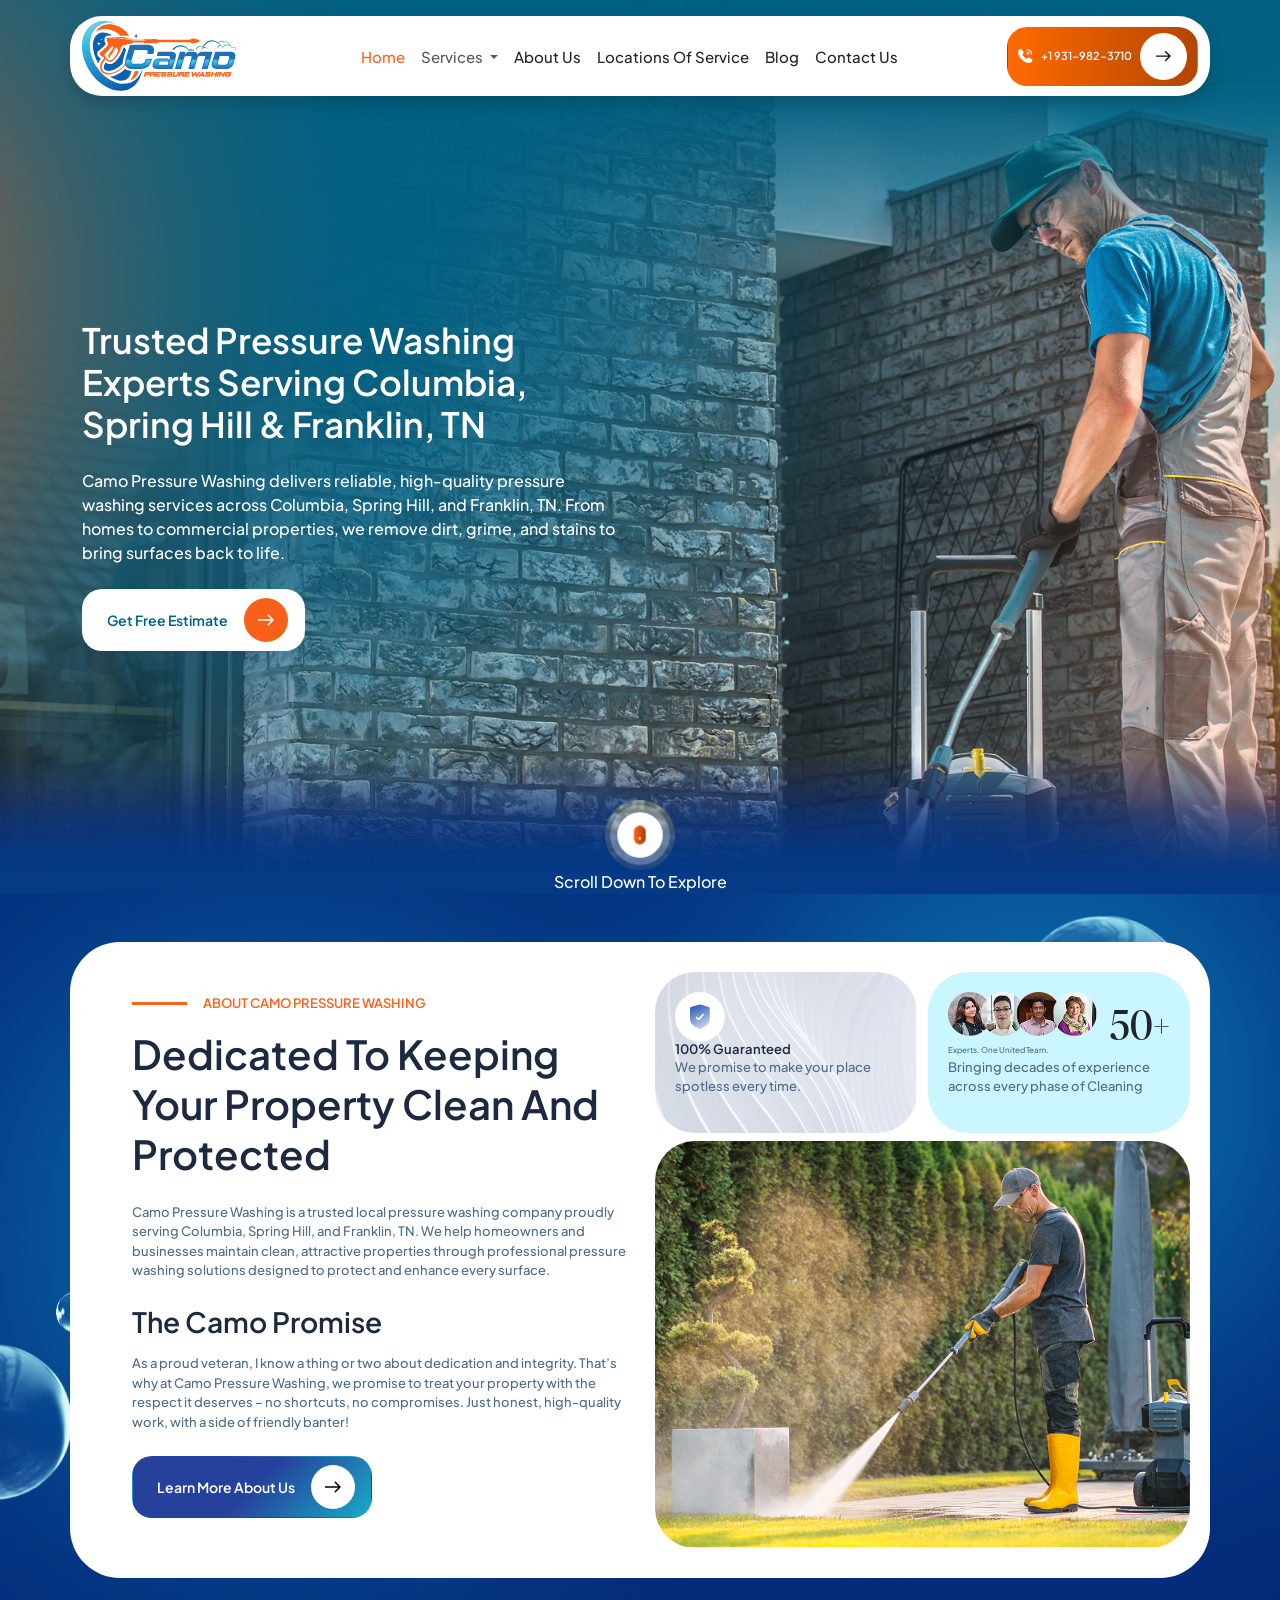
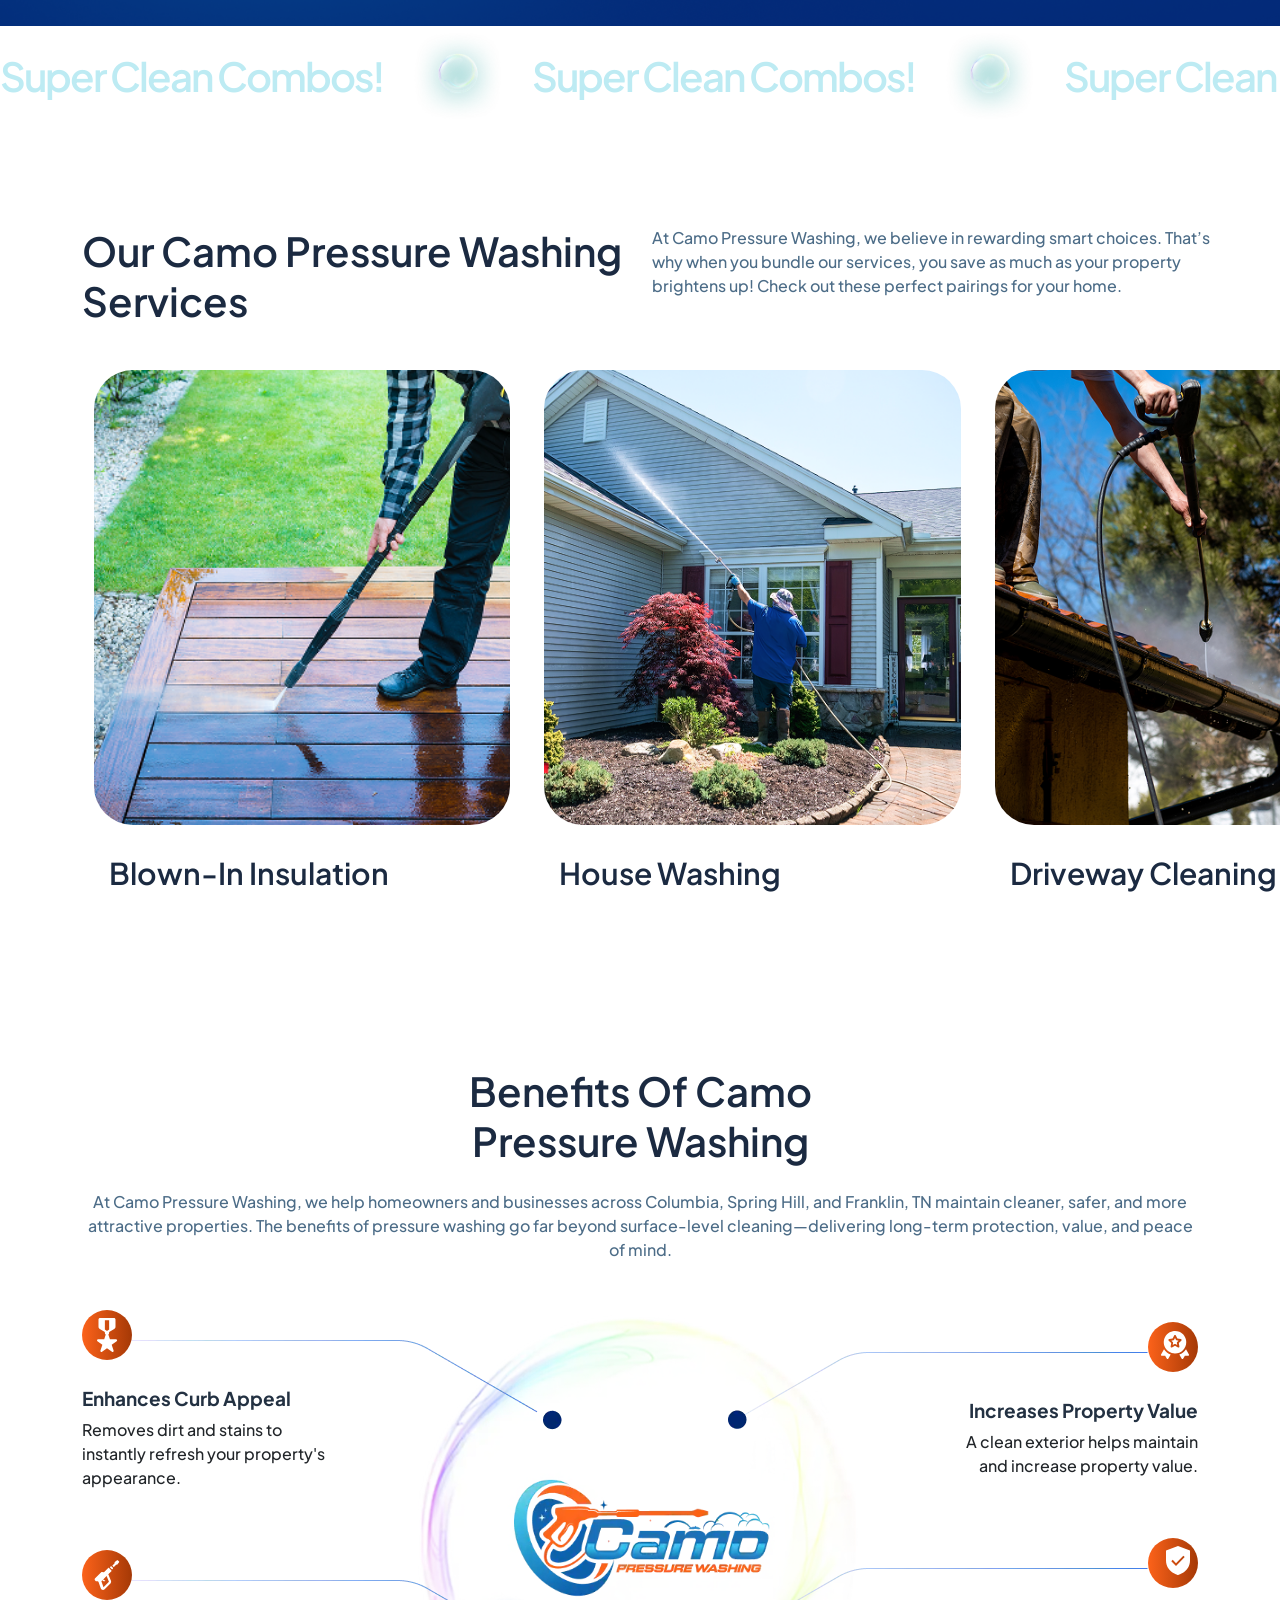
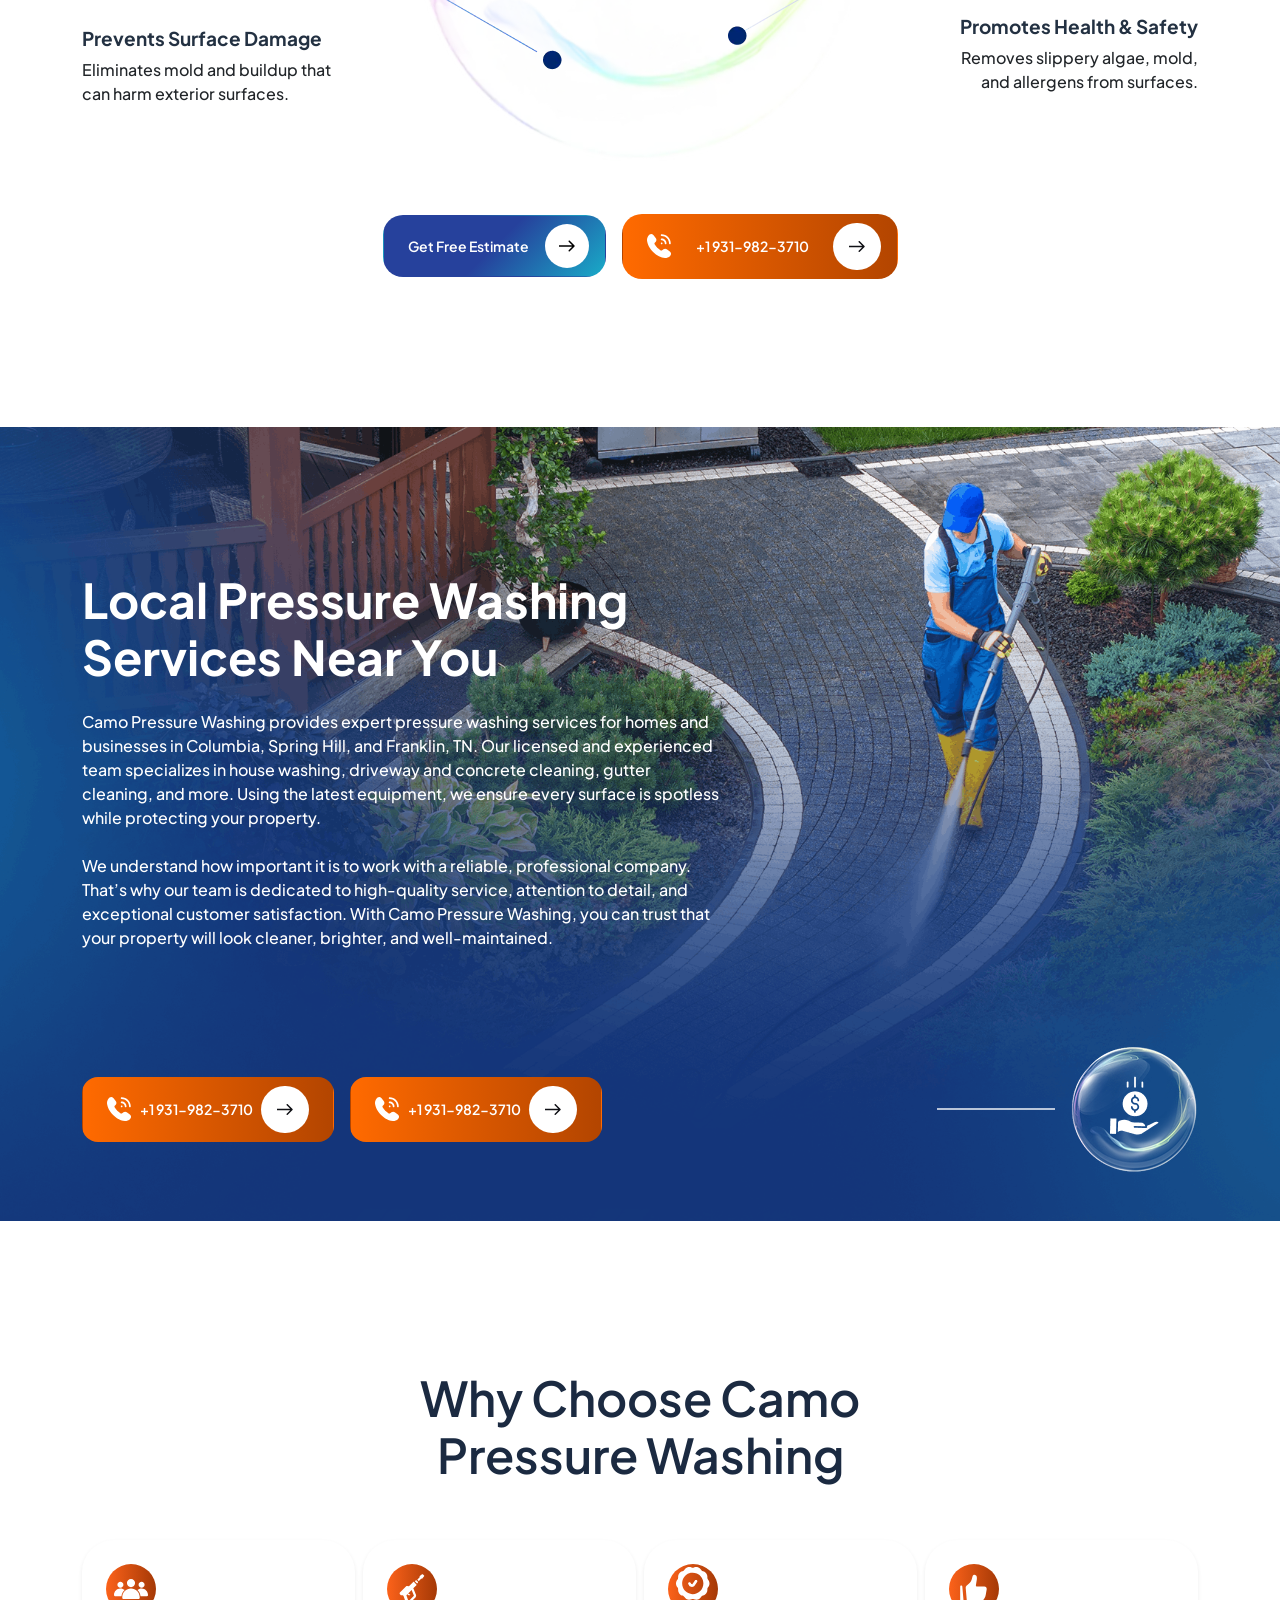
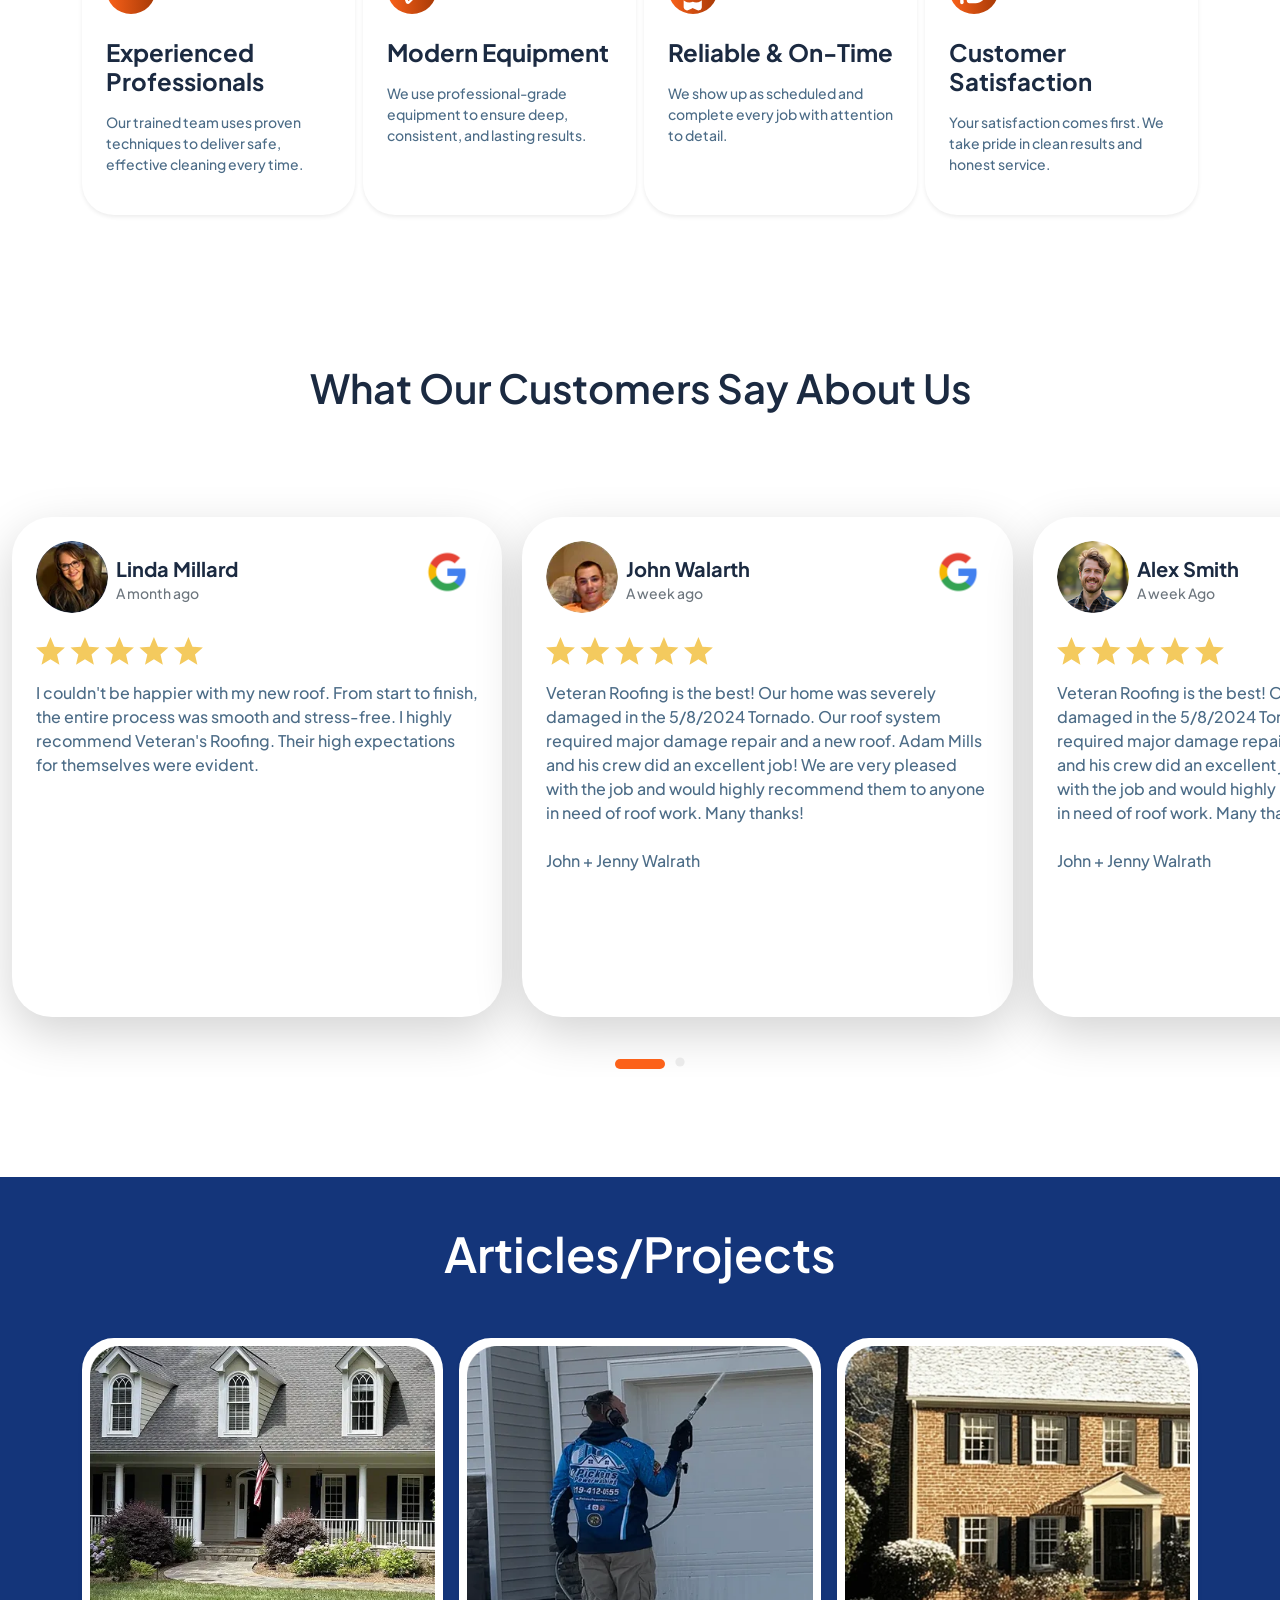
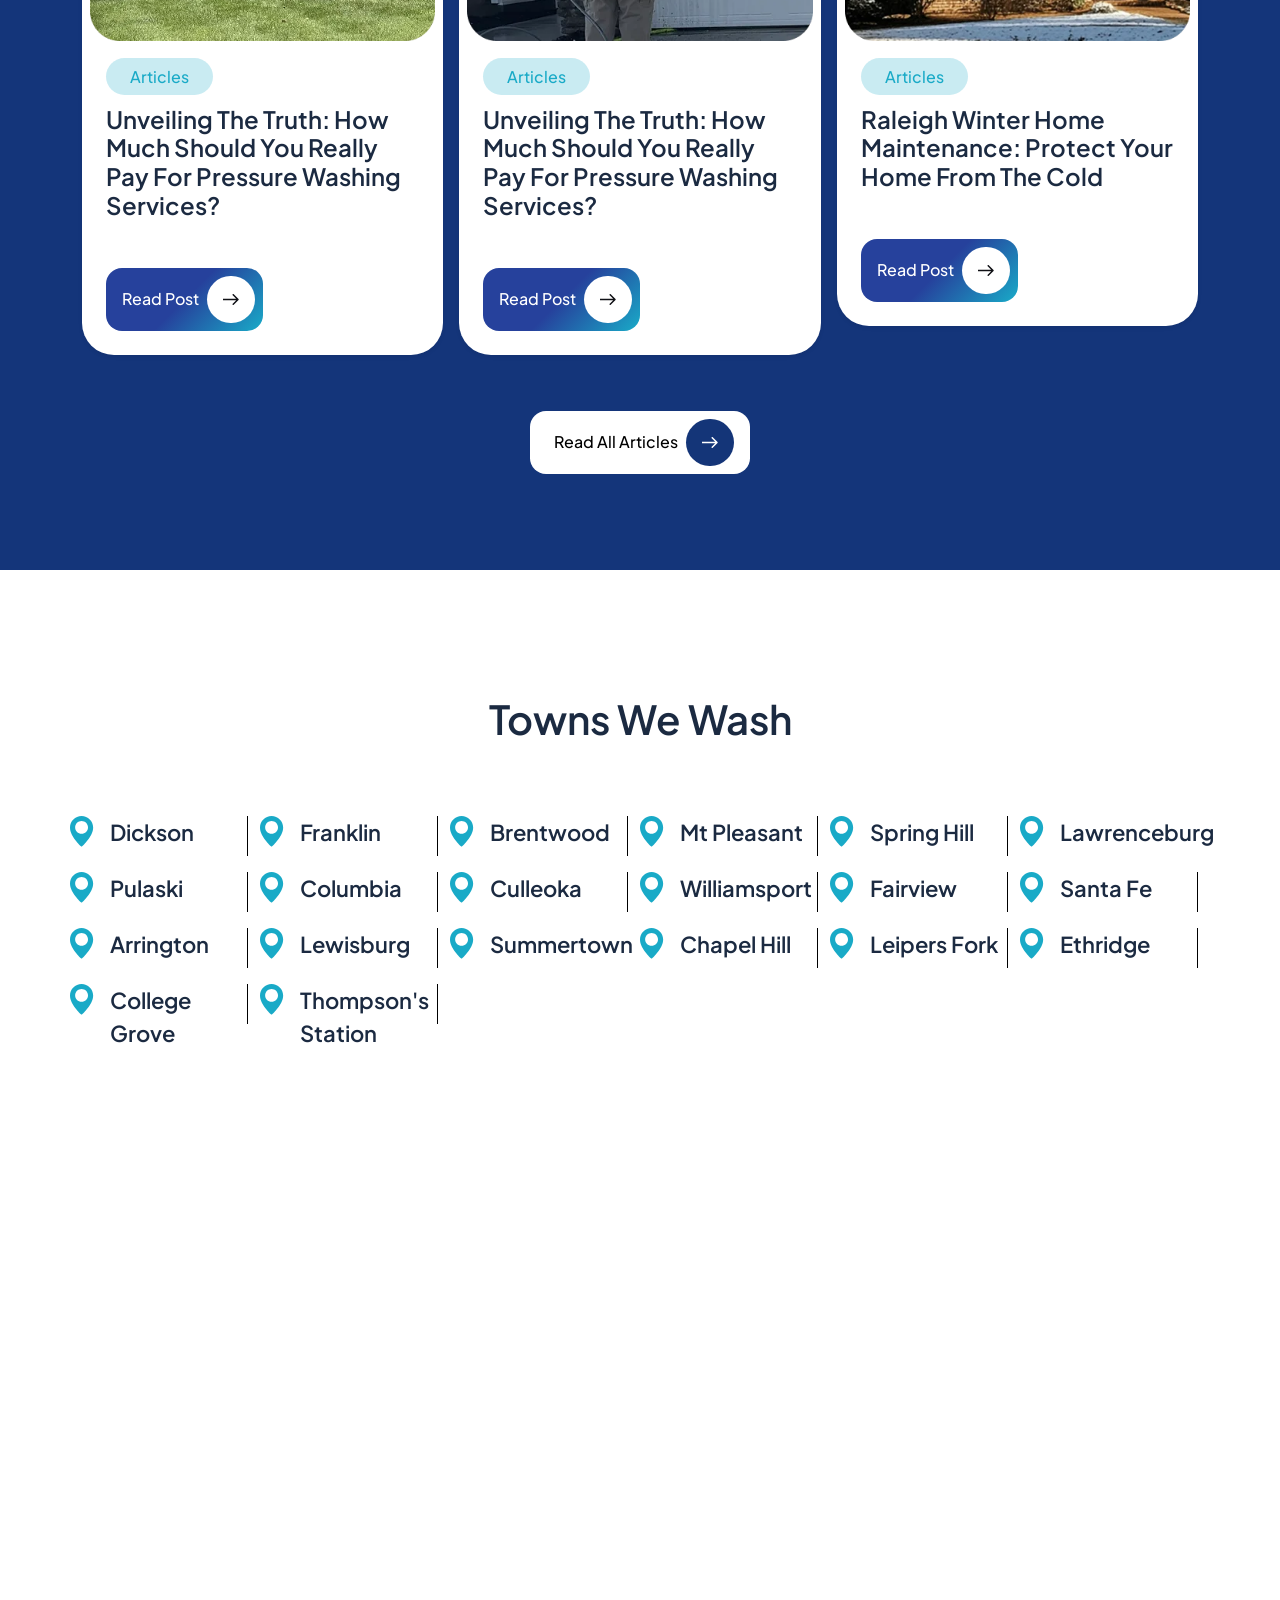
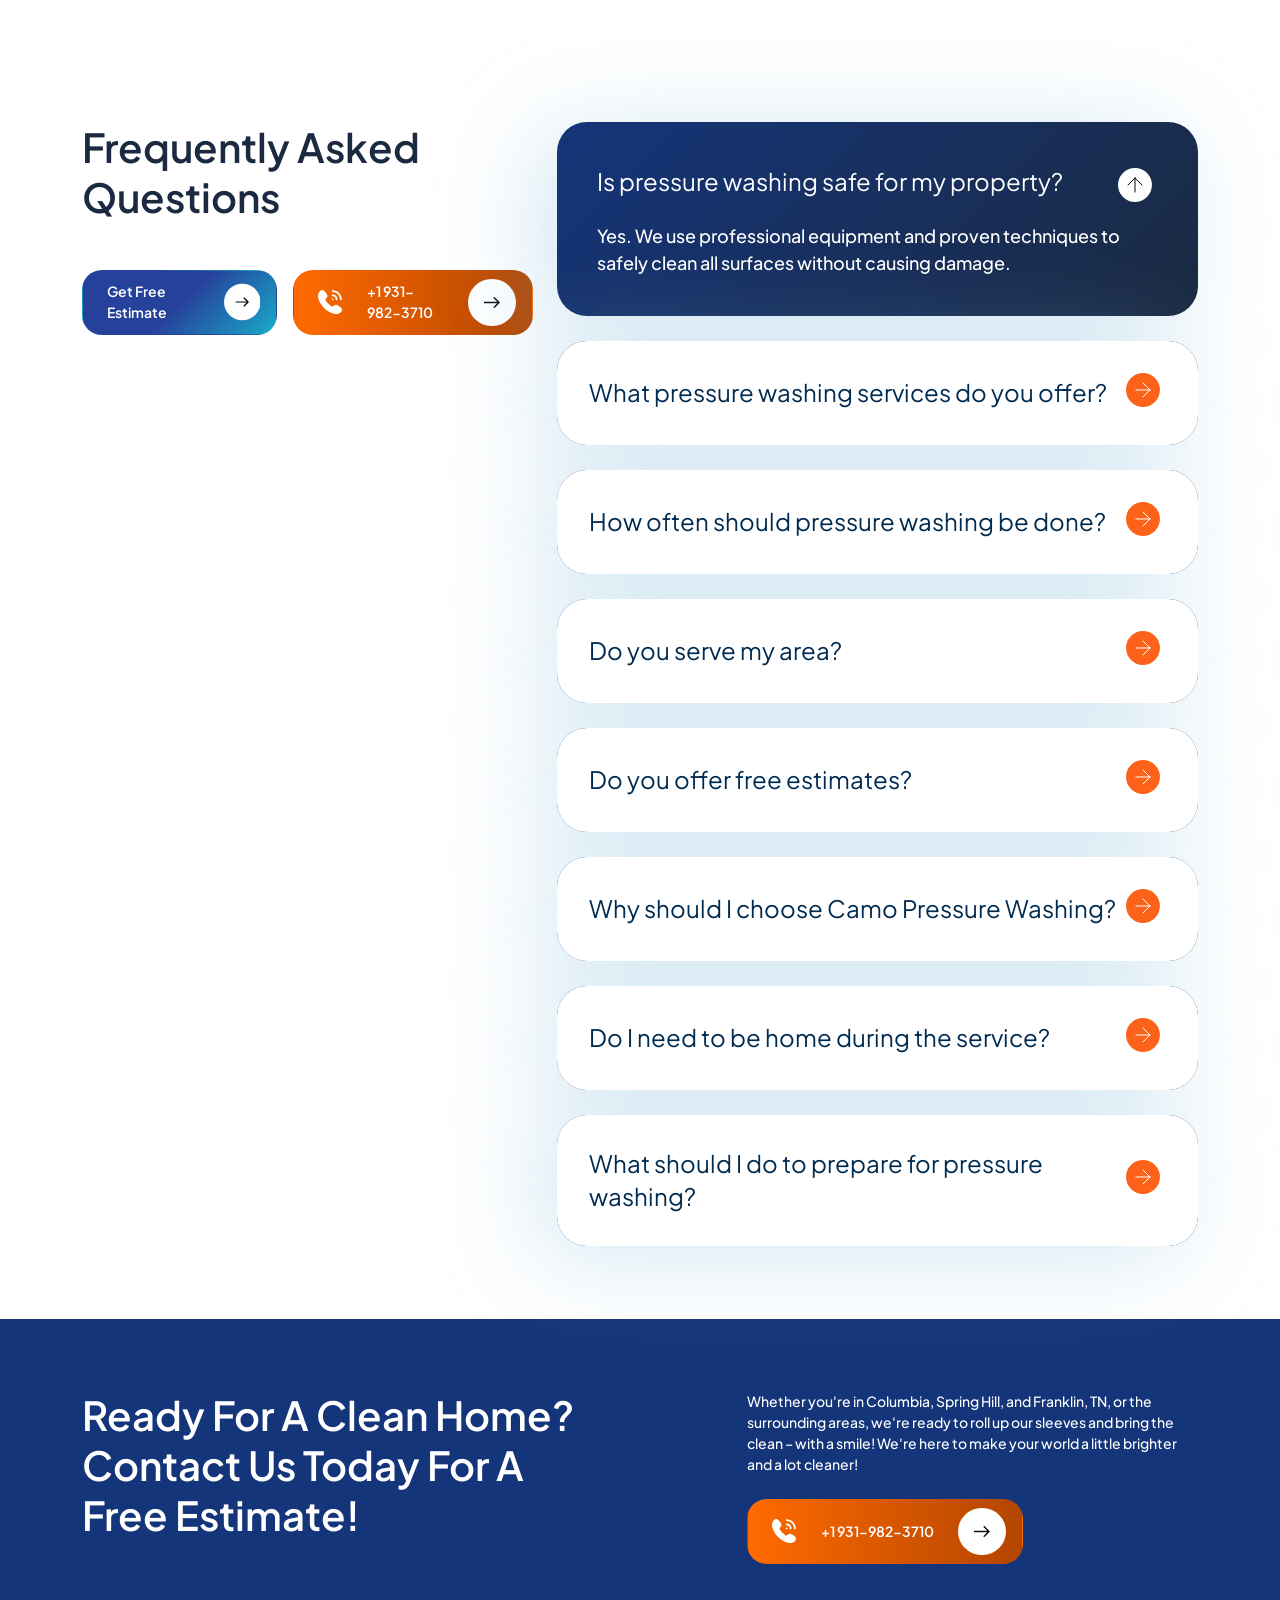
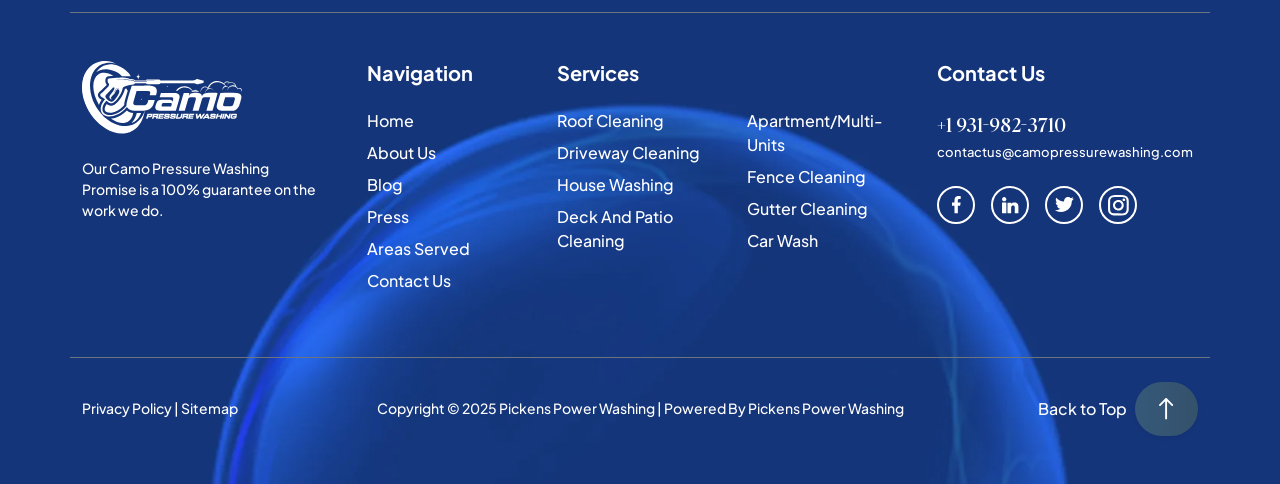
==== commit 53a6ff84: "home page is ready to deploy" ====
--- a/index.html
+++ b/index.html
@@ -72,6 +72,7 @@
                         </li>
                     </ul>
 
+                    
                     <div class="d-flex align-items-center">
                         <a href="tel:+19319823710"
                             class="camo-btn camo-btn-primary border-0 gap-3 text-decoration-none ps-4 pe-3 py-2 d-flex align-items-center justify-content-between">
@@ -118,8 +119,18 @@
                 </div>
             </div>
         </section>
+        <!-- --------------------------------------------------------------- center div's ---------------------------- -->
+        <section class="center-scroll-down-icon">
+            <div class="text-center">
+                <a href="#about"
+                    class="d-flex text-white flex-column align-items-center justify-content-center text-decoration-none">
+                    <img src="./public/centerimage.png" alt="scroll-down" class="scroll-down-img">
+                    Scroll Down to Explore</a>
+            </div>
+        </section>
         <!-- ---------------------------------------------------------------About---------------------------- -->
-        <section class="camo-about" style="background: url(./public/about-image.png) center/cover no-repeat;">
+        <section id="about" class="camo-about"
+            style="background: url(./public/about-image.png) center/cover no-repeat;">
             <div class="container py-5">
                 <div class="p-2 row bg-white align-items-center justify-content-between gap-4 gap-md-0">
                     <div class="col-md-6" data-aos="fade-up">
@@ -333,7 +344,7 @@
         <section class="camo-benefits py-5 text-center camo-margin-top ">
             <div class="container ">
                 <div class="row">
-                    <div class="col-12" data-aos="fade-up">
+                    <div class="col-12">
                         <h2 class="mb-4">Benefits of Camo <br> Pressure Washing</h2>
                         <p class="mx-auto  mb-5">
                             At Camo Pressure Washing, we help homeowners and businesses across Columbia, Spring Hill,
@@ -343,7 +354,7 @@
                         </p>
                     </div>
                 </div>
-                <div class="features-wrapper  position-relative" data-aos="fade-up">
+                <div class="features-wrapper  position-relative">
                     <img class="bubble-img--benafits img-fluid " src="./public/benfitbubble.webp"
                         style=" background-repeat: no-repeat; background-position: center; background-size: cover; position: absolute;"
                         alt="bubble.img">
@@ -395,21 +406,26 @@
 
                     </div>
                 </div>
-                <div class="d-flex gap-3 flex-column mt-lg-5 flex-lg-row mb-4 mb-lg-0 mt-5 align-items-center justify-content-center" data-aos="fade-up">
-                            <a href="#" class="camo-btn camo-btn-dark border-0 gap-3 text-decoration-none ps-4 pe-3 py-2 d-flex align-items-center justify-content-between">
-                                Get Free Estimate
-                                <svg width="44" height="44" viewBox="0 0 44 44" fill="none" xmlns="http://www.w3.org/2000/svg">
-                                    <rect width="44" height="44" rx="22" fill="#F86019"></rect>
-                                    <path d="M29.5303 22.5303C29.8232 22.2374 29.8232 21.7626 29.5303 21.4697L24.7574 16.6967C24.4645 16.4038 23.9896 16.4038 23.6967 16.6967C23.4038 16.9896 23.4038 17.4645 23.6967 17.7574L27.9393 22L23.6967 26.2426C23.4038 26.5355 23.4038 27.0104 23.6967 27.3033C23.9896 27.5962 24.4645 27.5962 24.7574 27.3033L29.5303 22.5303ZM14 22L14 22.75L29 22.75L29 22L29 21.25L14 21.25L14 22Z" fill="#FFFEFE"></path>
-                                </svg>
-                            </a>
-
-                            <a href="tel:+19319823710" class="camo-btn camo-btn-primary border-0 gap-3 text-decoration-none ps-4 pe-3 py-2 d-flex align-items-center justify-content-between">
-                                <img src="assets/call.svg" alt="arrow">
-                                <span class="ms-2">+1 931-982-3710</span>
-                                <span class="arrow-icon p-3 ms-2 rounded-5  "><img src="assets/arrow.svg" alt="arrow"></span>
-                            </a>
-                        </div>
+                <div
+                    class="d-flex gap-3 flex-column mt-lg-5 flex-lg-row mb-4 mb-lg-0 mt-5 align-items-center justify-content-center">
+                    <a href="#"
+                        class="camo-btn camo-btn-dark border-0 gap-3 text-decoration-none ps-4 pe-3 py-2 d-flex align-items-center justify-content-between">
+                        Get Free Estimate
+                        <svg width="44" height="44" viewBox="0 0 44 44" fill="none" xmlns="http://www.w3.org/2000/svg">
+                            <rect width="44" height="44" rx="22" fill="#F86019"></rect>
+                            <path
+                                d="M29.5303 22.5303C29.8232 22.2374 29.8232 21.7626 29.5303 21.4697L24.7574 16.6967C24.4645 16.4038 23.9896 16.4038 23.6967 16.6967C23.4038 16.9896 23.4038 17.4645 23.6967 17.7574L27.9393 22L23.6967 26.2426C23.4038 26.5355 23.4038 27.0104 23.6967 27.3033C23.9896 27.5962 24.4645 27.5962 24.7574 27.3033L29.5303 22.5303ZM14 22L14 22.75L29 22.75L29 22L29 21.25L14 21.25L14 22Z"
+                                fill="#FFFEFE"></path>
+                        </svg>
+                    </a>
+
+                    <a href="tel:+19319823710"
+                        class="camo-btn camo-btn-primary border-0 gap-3 text-decoration-none ps-4 pe-3 py-2 d-flex align-items-center justify-content-between">
+                        <img src="assets/call.svg" alt="arrow">
+                        <span class="ms-2">+1 931-982-3710</span>
+                        <span class="arrow-icon p-3 ms-2 rounded-5  "><img src="assets/arrow.svg" alt="arrow"></span>
+                    </a>
+                </div>
                 <!-- <div class="d-flex flex-column flex-sm-row justify-content-center gap-3 mt-5">
                     <a href=" "
                         class=" border-0 px-2 py-2 text-decoration-none rounded-4 d-inline-flex align-items-center camo-btn-dark  object-fit-contain">
@@ -558,6 +574,161 @@
                 </div>
             </div>
         </section>
+        <!-- ----------------------------------------------------------------TESTIMONIAL SLIDER ------------------------------ -->
+        <section class="camo-testimonials camo-margin-top overflow-hidden">
+            <div class="container-fluid">
+                <div class="row">
+                    <div class="col text-center">
+                        <h2 class=" fw-semibold  ">What our customers say about us</h2>
+                    </div>
+                </div>
+                <div class="row mt-5 ">
+                    <div class="col">
+                        <div class="swiper testimonailSlider mt-5 overflow-visible ">
+                            <div class="swiper-wrapper">
+                                <!-- <div class="swiper-slide"> -->
+                                <div
+                                    class="swiper-slide testimonial-card d-flex align-items-start bg-white text-white p-4 rounded-review shadow-lg">
+
+                                    <div class="d-flex justify-content-between align-items-start mb-4 w-100">
+                                        <div class="d-flex align-items-start">
+                                            <img src="./public/pfp1.webp" class="profile-img rounded-circle  me-2"
+                                                alt="User">
+                                            <div class=" mt-3 ">
+                                                <h5 class="mb-0 fw-bold testimonial-name">Linda Millard</h5>
+                                                <small class="text-secondary testimonial-date">A month ago</small>
+                                            </div>
+                                        </div>
+                                        <img src="./public/google.svg" class="google-logo img-flui ms-auto"
+                                            alt="Google">
+                                    </div>
+
+                                    <div class="mb-3 text-warning fs-4">
+                                        <img class="" src="./public/stars.svg" alt="stars">
+                                    </div>
+
+                                    <p class=" lh-base mb-0">
+                                        I couldn't be happier with my new roof. From start to finish, the entire
+                                        process was smooth and stress-free. I
+                                        highly recommend Veteran's Roofing. Their high expectations for themselves
+                                        were evident.
+                                    </p>
+
+                                </div>
+                                <!-- </div> -->
+
+
+                                <div
+                                    class="swiper-slide testimonial-card d-flex align-items-start bg-white text-white p-4 rounded-review shadow-lg">
+
+                                    <div class="d-flex justify-content-between align-items-start mb-4 w-100">
+                                        <div class="d-flex align-items-start">
+                                            <img src="./public/pfp2.webp" class="profile-img rounded-circle  me-2"
+                                                alt="User">
+                                            <div class=" mt-3 ">
+                                                <h5 class="mb-0 fw-bold testimonial-name">John Walarth</h5>
+                                                <small class="text-secondary testimonial-date">A week ago</small>
+                                            </div>
+                                        </div>
+                                        <img src="./public/google.svg" class="google-logo img-flui ms-auto"
+                                            alt="Google">
+                                    </div>
+
+                                    <div class="mb-3 text-warning fs-4">
+                                        <img class="" src="./public/stars.svg" alt="stars">
+                                    </div>
+
+                                    <p class=" lh-base mb-0">
+                                        Veteran Roofing is the best! Our home was severely damaged in the 5/8/2024
+                                        Tornado. Our roof system required major damage repair and a new roof. Adam Mills
+                                        and his crew did an excellent job! We are very pleased with the job and would
+                                        highly recommend them to anyone in need of roof work. Many thanks!
+
+
+                                    </p>
+                                    <br>
+                                    <p class=" lh-base mb-0">
+
+                                        John + Jenny Walrath
+                                    </p>
+
+
+                                </div>
+                                <div
+                                    class="swiper-slide testimonial-card d-flex align-items-start bg-white text-white p-4 rounded-review shadow-lg">
+
+                                    <div class="d-flex justify-content-between align-items-start mb-4 w-100">
+                                        <div class="d-flex align-items-start">
+                                            <img src="./public/pro3.png" class="profile-img rounded-circle  me-2"
+                                                alt="User">
+                                            <div class=" mt-3 ">
+                                                <h5 class="mb-0 fw-bold testimonial-name">Alex Smith</h5>
+                                                <small class="text-secondary testimonial-date">A week Ago</small>
+                                            </div>
+                                        </div>
+                                        <img src="./public/google.svg" class="google-logo img-flui ms-auto"
+                                            alt="Google">
+                                    </div>
+
+                                    <div class="mb-3 text-warning fs-4">
+                                        <img class="" src="./public/stars.svg" alt="stars">
+                                    </div>
+                                    <p class=" lh-base mb-0">
+                                        Veteran Roofing is the best! Our home was severely damaged in the 5/8/2024
+                                        Tornado. Our roof system required major damage repair and a new roof. Adam Mills
+                                        and his crew did an excellent job! We are very pleased with the job and would
+                                        highly recommend them to anyone in need of roof work. Many thanks!
+
+
+                                    </p>
+                                    <br>
+                                    <p class=" lh-base mb-0">
+
+                                        John + Jenny Walrath
+                                    </p>
+
+                                </div>
+                                <div
+                                    class="swiper-slide testimonial-card d-flex align-items-start bg-white text-white p-4 rounded-review shadow-lg">
+
+                                    <div class="d-flex justify-content-between align-items-start mb-4 w-100">
+                                        <div class="d-flex align-items-start">
+                                            <img src="./public/pfp1.webp" class="profile-img rounded-circle  me-2"
+                                                alt="User">
+                                            <div class=" mt-3 ">
+                                                <h5 class="mb-0 fw-bold testimonial-name">Linda Millard</h5>
+                                                <small class="text-secondary testimonial-date">A month ago</small>
+                                            </div>
+                                        </div>
+                                        <img src="./public/google.svg" class="google-logo img-flui ms-auto"
+                                            alt="Google">
+                                    </div>
+
+                                    <div class="mb-3 text-warning fs-4">
+                                        <img class="" src="./public/stars.svg" alt="stars">
+                                    </div>
+
+                                    <p class=" lh-base mb-0">
+                                        I couldn't be happier with my new roof. From start to finish, the entire
+                                        process was smooth and stress-free. I
+                                        highly recommend Veteran's Roofing. Their high expectations for themselves
+                                        were evident.
+                                    </p>
+
+                                </div>
+                                <!-- <div class="swiper-slide">Slide 5</div>
+                                <div class="swiper-slide">Slide 6</div>
+                                <div class="swiper-slide">Slide 7</div>
+                                <div class="swiper-slide">Slide 8</div>
+                                <div class="swiper-slide">Slide 9</div> -->
+                            </div>
+                            <div class="swiper-pagination testimonial-pagination"></div>
+                        </div>
+
+                    </div>
+                </div>
+            </div>
+        </section>
         <!-- --------------------------------------------------------------------Artical Cards----------------------------- -->
         <section class="camo-margin-top py-5" style=" background-color: #14357A;">
             <div class="container" data-aos="fade-up">
@@ -1060,4 +1231,4 @@
     <script src="./javscript/apps.js"></script>
 </body>
 
-</html>
+</html>
--- a/css/custom-style.css
+++ b/css/custom-style.css
@@ -204,17 +204,32 @@
     font-weight: 600;
     width: fit-content;
     border-radius: 20px;
+    border: 1px solid transparent !important;
     font-size: 14px;
+    transition: all 0.2s ease;
 }
 
 .camo-btn-primary {
     background: linear-gradient(90deg, #ff6a00, #b34500);
     color: var(--neutral-white);
 }
-
+.camo-btn-primary:hover {
+    background: black;
+}
 .camo-btn-secondery {
     background: var(--color-white);
     color: var(--text-btn-primary);
+}
+.camo-btn-secondery:hover {
+    background: transparent;
+    color: white;
+    border: 1px solid white !important;
+}
+.camo-btn-secondery:hover.camo-btn-secondery svg rect{
+    fill: white;
+}
+.camo-btn-secondery:hover.camo-btn-secondery svg path{
+    fill: black;
 }
 
 .camo-btn-dark {
@@ -660,8 +675,90 @@
     max-width: 250px;
 }
 
-@media (max-width: 991px) {
-    .camo-benefits .stick {
-        display: none;
-    }
+
+/* ---------------------------------------------------------------------------TESTIMONIAL SLIDER------------------------- */
+
+.camo-testimonials .swiper {
+    width: 100%;
+    height: fit-content;
+    padding-bottom: 60px;
+}
+
+.camo-testimonials .swiper-slide {
+    text-align: start;
+    font-size: 16px;
+    display: flex;
+    align-items: center;
+    flex-direction: column;
+    min-height: 500px;
+}
+
+.camo-testimonials .swiper-slide img {
+    display: block;
+    width: 100%;
+    height: 100%;
+    object-fit: cover;
+}
+
+.camo-testimonials .rounded-review {
+    border-radius: 2.5rem;
+}
+
+.camo-testimonials .google-logo {
+    width: 62px !important;
+    height: 62px !important;
+    margin-left: auto;
+
+
+
+}
+
+.camo-testimonials .profile-img {
+    width: 72px !important;
+    height: 72px !important;
+
+
+}
+
+.testimonial-card {
+    transition: all .3s ease;
+}
+
+.testimonial-card:hover {
+    background: #14357A !important;
+    cursor: pointer;
+    color: white;
+}
+
+.testimonial-card:hover p {
+    font-size: 16px;
+}
+
+.testimonial-card:hover * {
+    color: white !important;
+}
+
+.testimonial-pagination .swiper-pagination-bullet {
+    background: #ACACAC;
+    width: 14px;
+    height: 14px;
+    transition: all 0.3s ease;
+}
+
+.testimonial-pagination .swiper-pagination-bullet-active {
+    background: #FC621A;
+    width: 50px;
+    height: 10px;
+    border-radius: 20px;
+}
+
+.center-scroll-down-icon {
+    background: linear-gradient(0deg, #053a85 20%, transparent 100%);
+    transform: translateY(-100px);
+    margin-bottom: -100px;
+}
+
+.center-scroll-down-icon .scroll-down-img {
+    width: 70px;
+    height: 70px;
 }
--- a/css/responsive-style.css
+++ b/css/responsive-style.css
@@ -2,6 +2,7 @@
     .combo-text {
         font-size: 130px;
     }
+
     .bubble-img {
         height: 300px !important;
     }
@@ -9,7 +10,7 @@
 
 @media (max-width: 1450px) {
     .camo-hero .content {
-        padding-top: 150px;
+        padding-top: 70px;
     }
 }
 
@@ -144,14 +145,29 @@
         padding: 40px 20px 40px 30px !important;
     }
 
+    /* testimonial slider */
+    .camo-testimonials .swiper-slide {
+        min-height: 450px;
+    }
 
 }
 
 @media (min-width:1950px) {}
 
-@media screen and (min-width: 990px) {}
-
-@media (max-width:768px) {}
+@media screen and (max-width: 990px) {
+    .camo-benefits .stick {
+        display: none;
+    }
+}
+
+@media (max-width:768px) {
+
+    /* scroll trigger */
+    .center-scroll-down-icon {
+        transform: translateY(-80px);
+        margin-bottom: -90px;
+    }
+}
 
 @media (max-width: 577px) {
 
@@ -248,4 +264,22 @@
         font-size: 20px;
     }
 
+    /* scroll trigger */
+    .center-scroll-down-icon {
+        transform: translateY(-60px);
+        margin-bottom: -65px;
+    }
+
+    .center-scroll-down-icon .scroll-down-img {
+        width: 50px;
+        height: 50px;
+    }
+
+    .center-scroll-down-icon a {
+        font-size: 13px;
+    }
+
+    .camo-hero {
+        padding-bottom: 80px;
+    }
 }
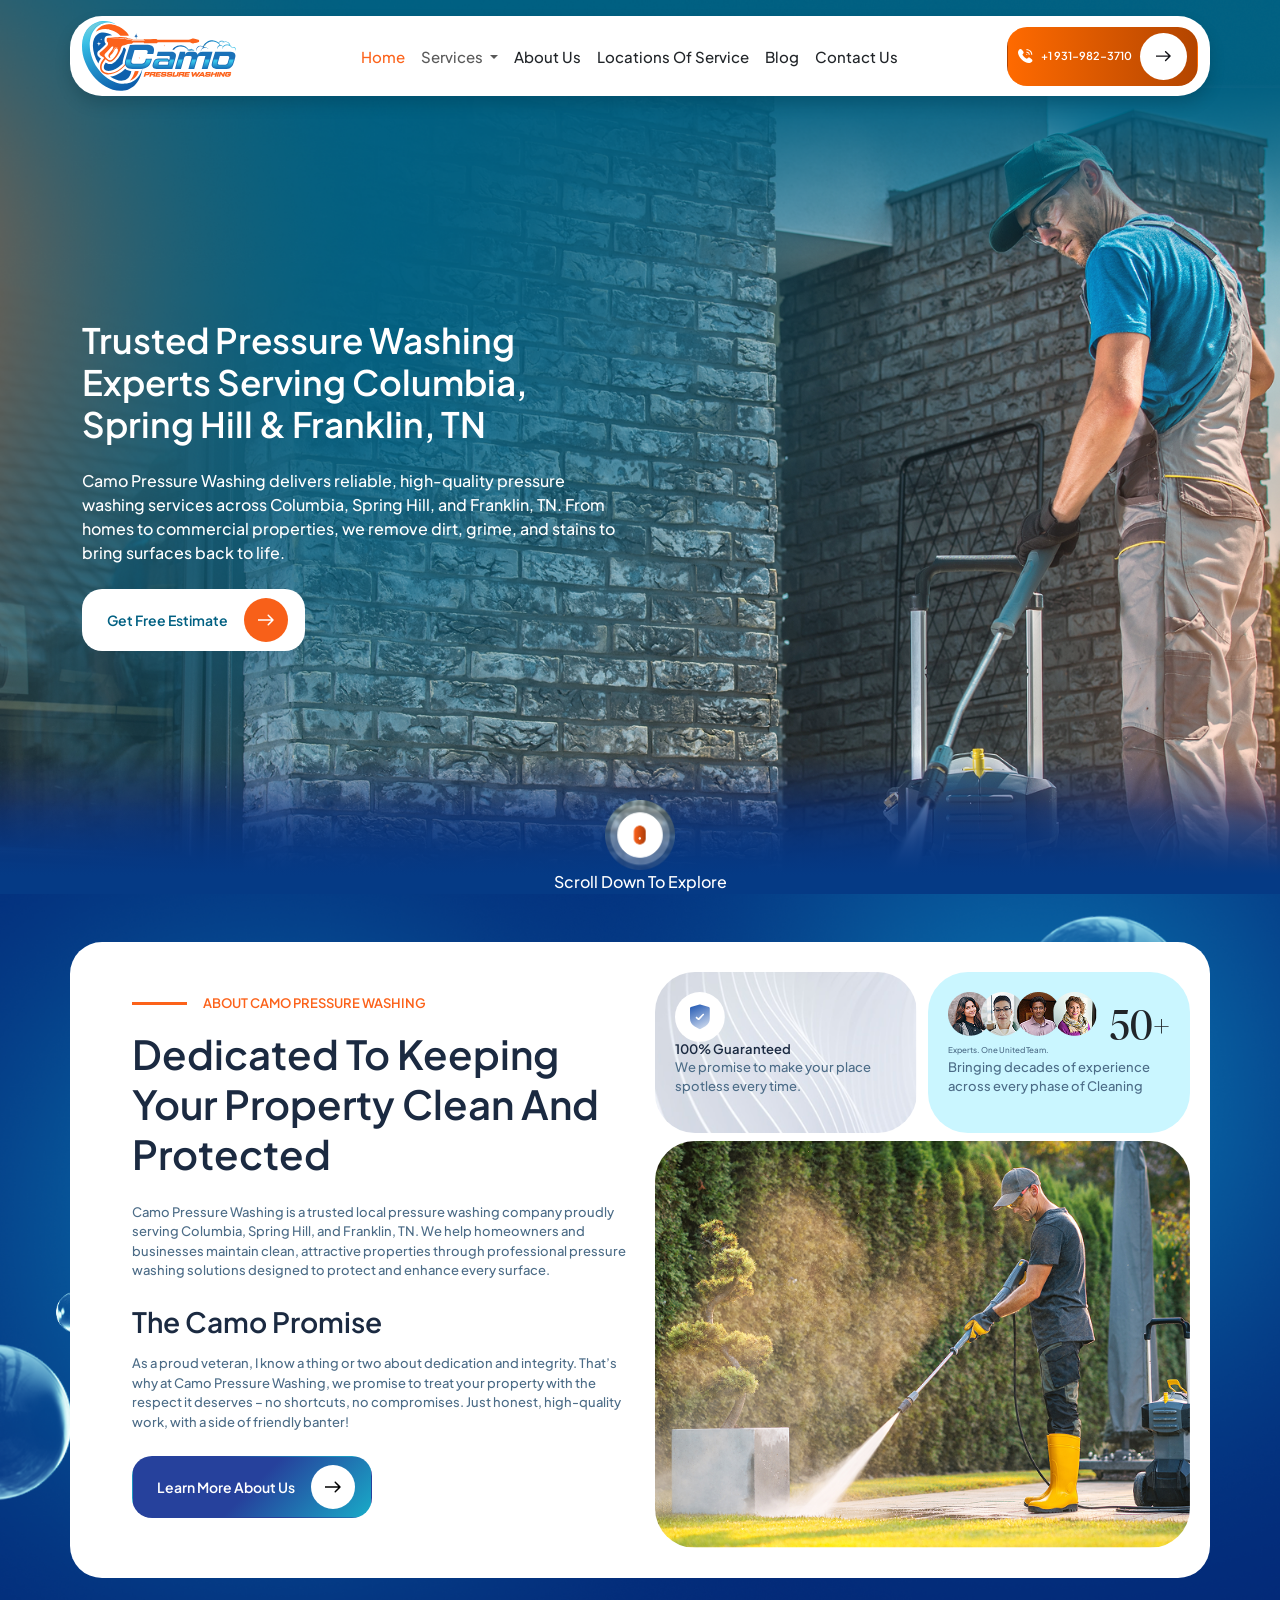
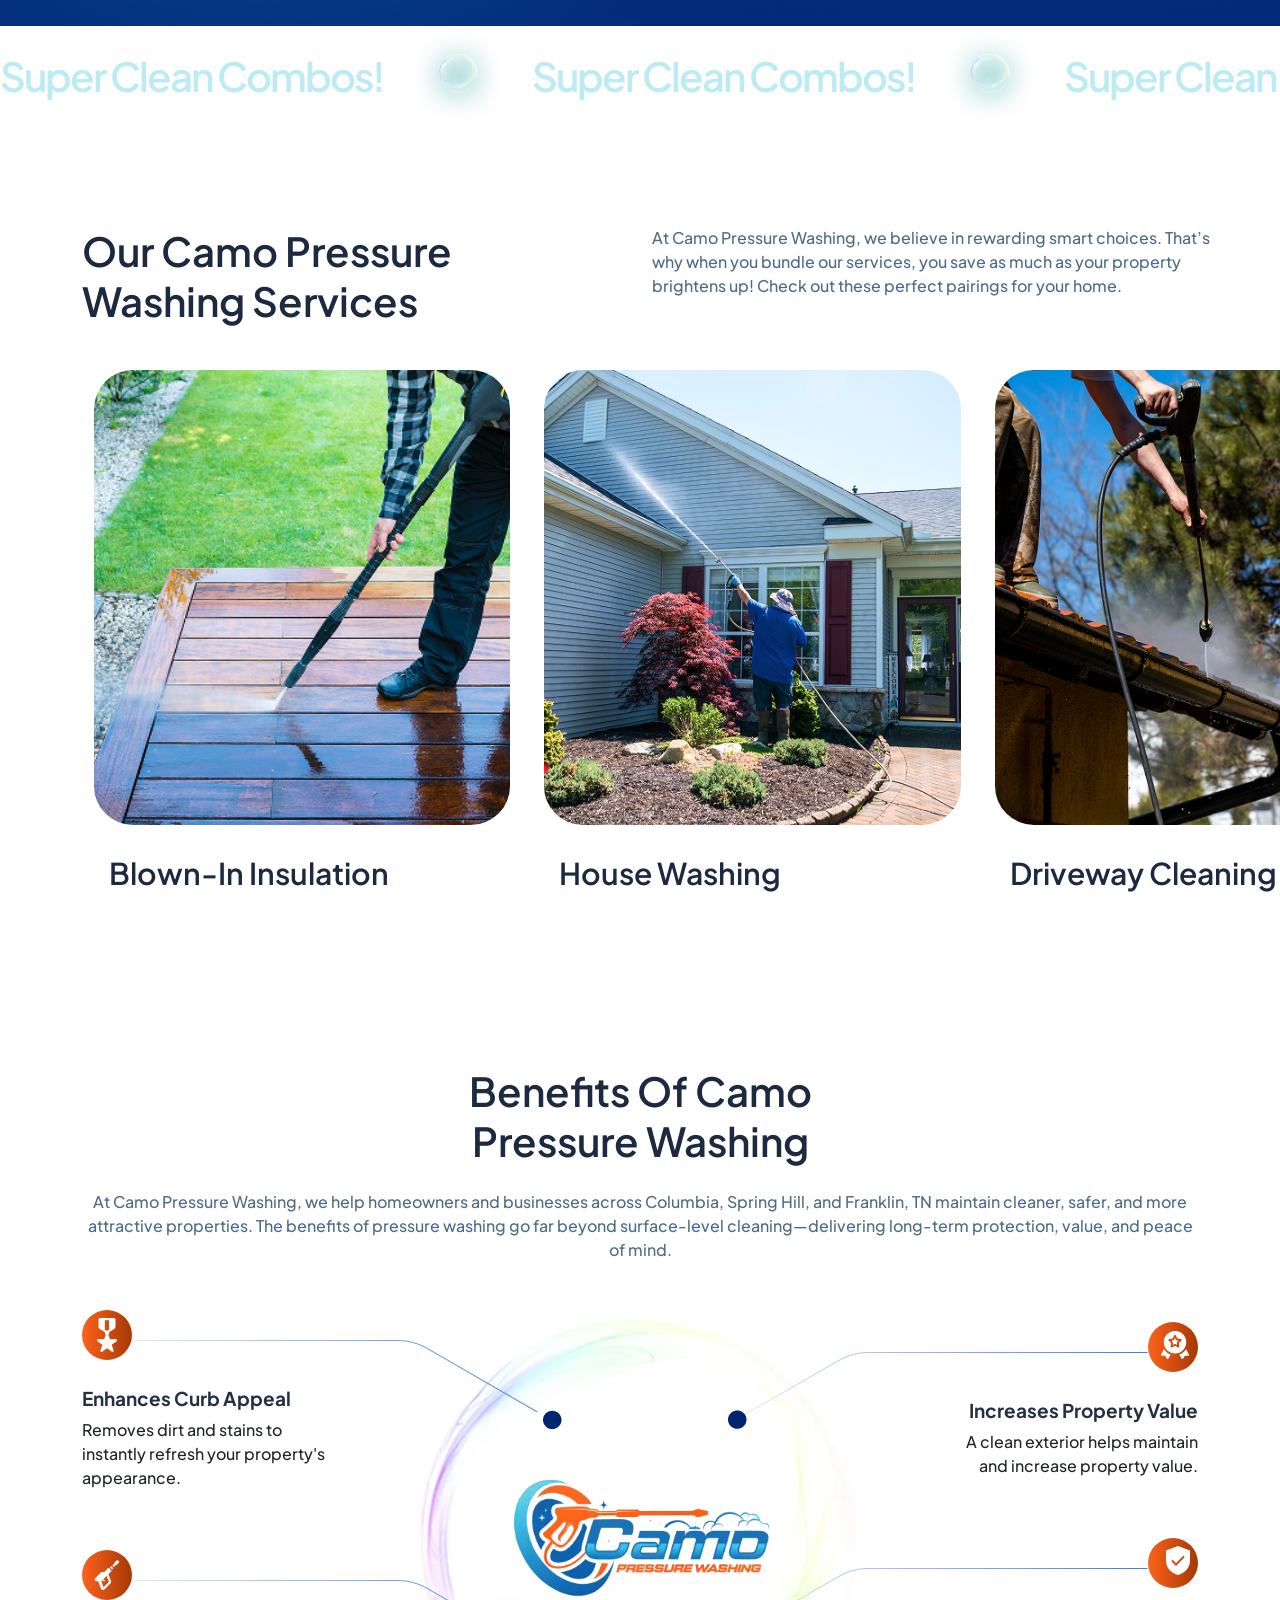
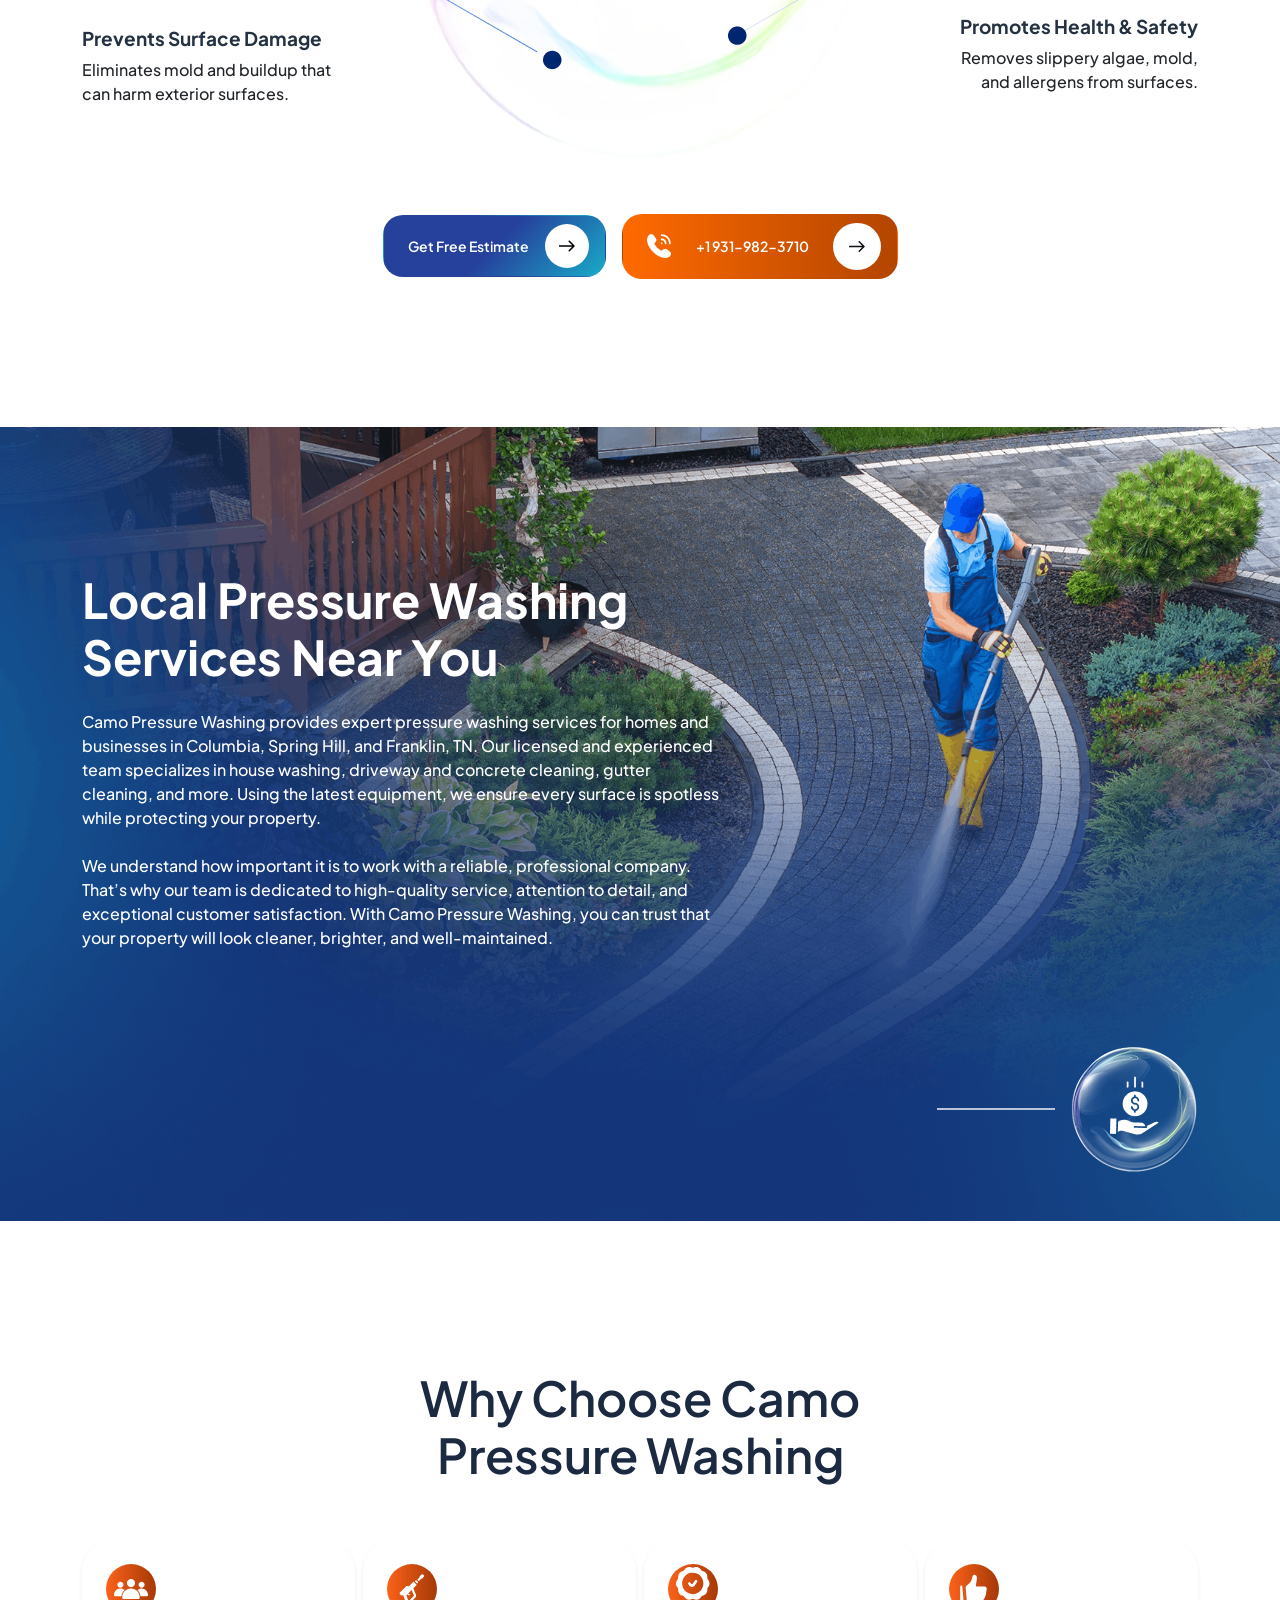
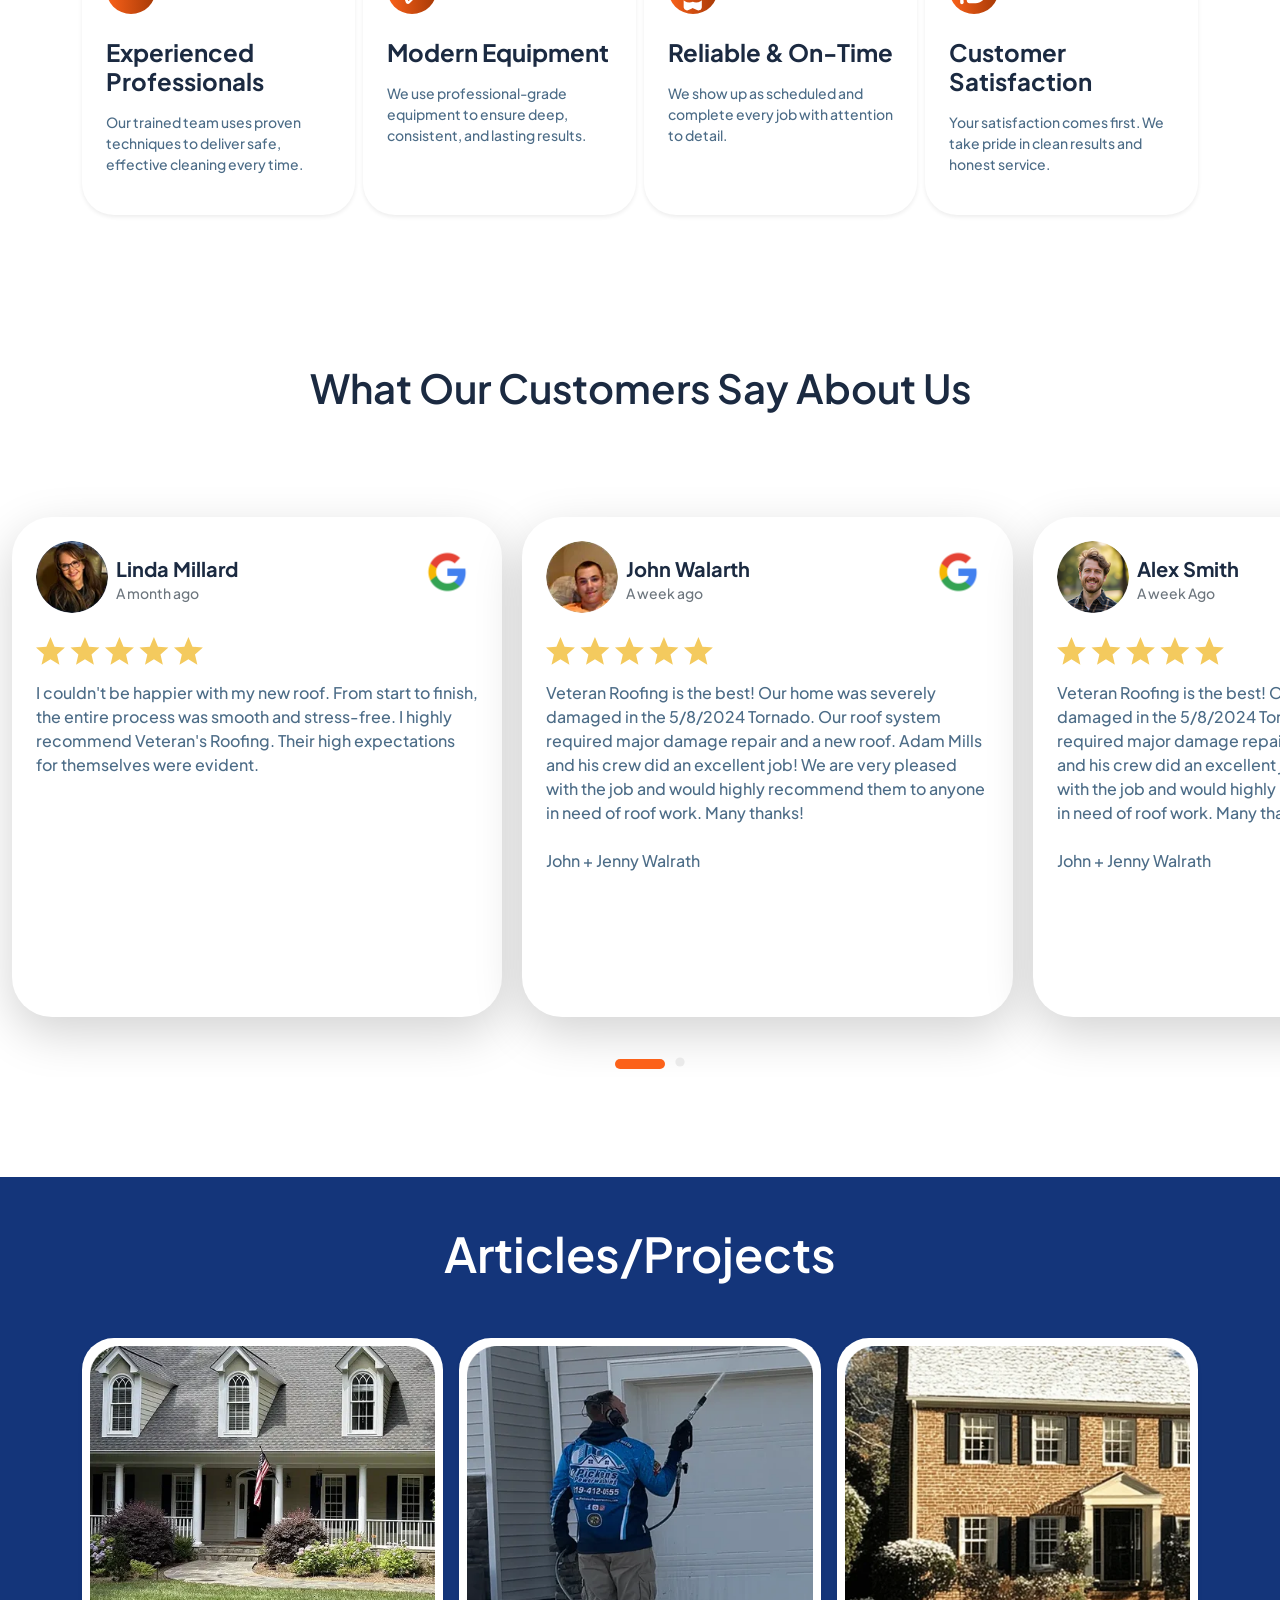
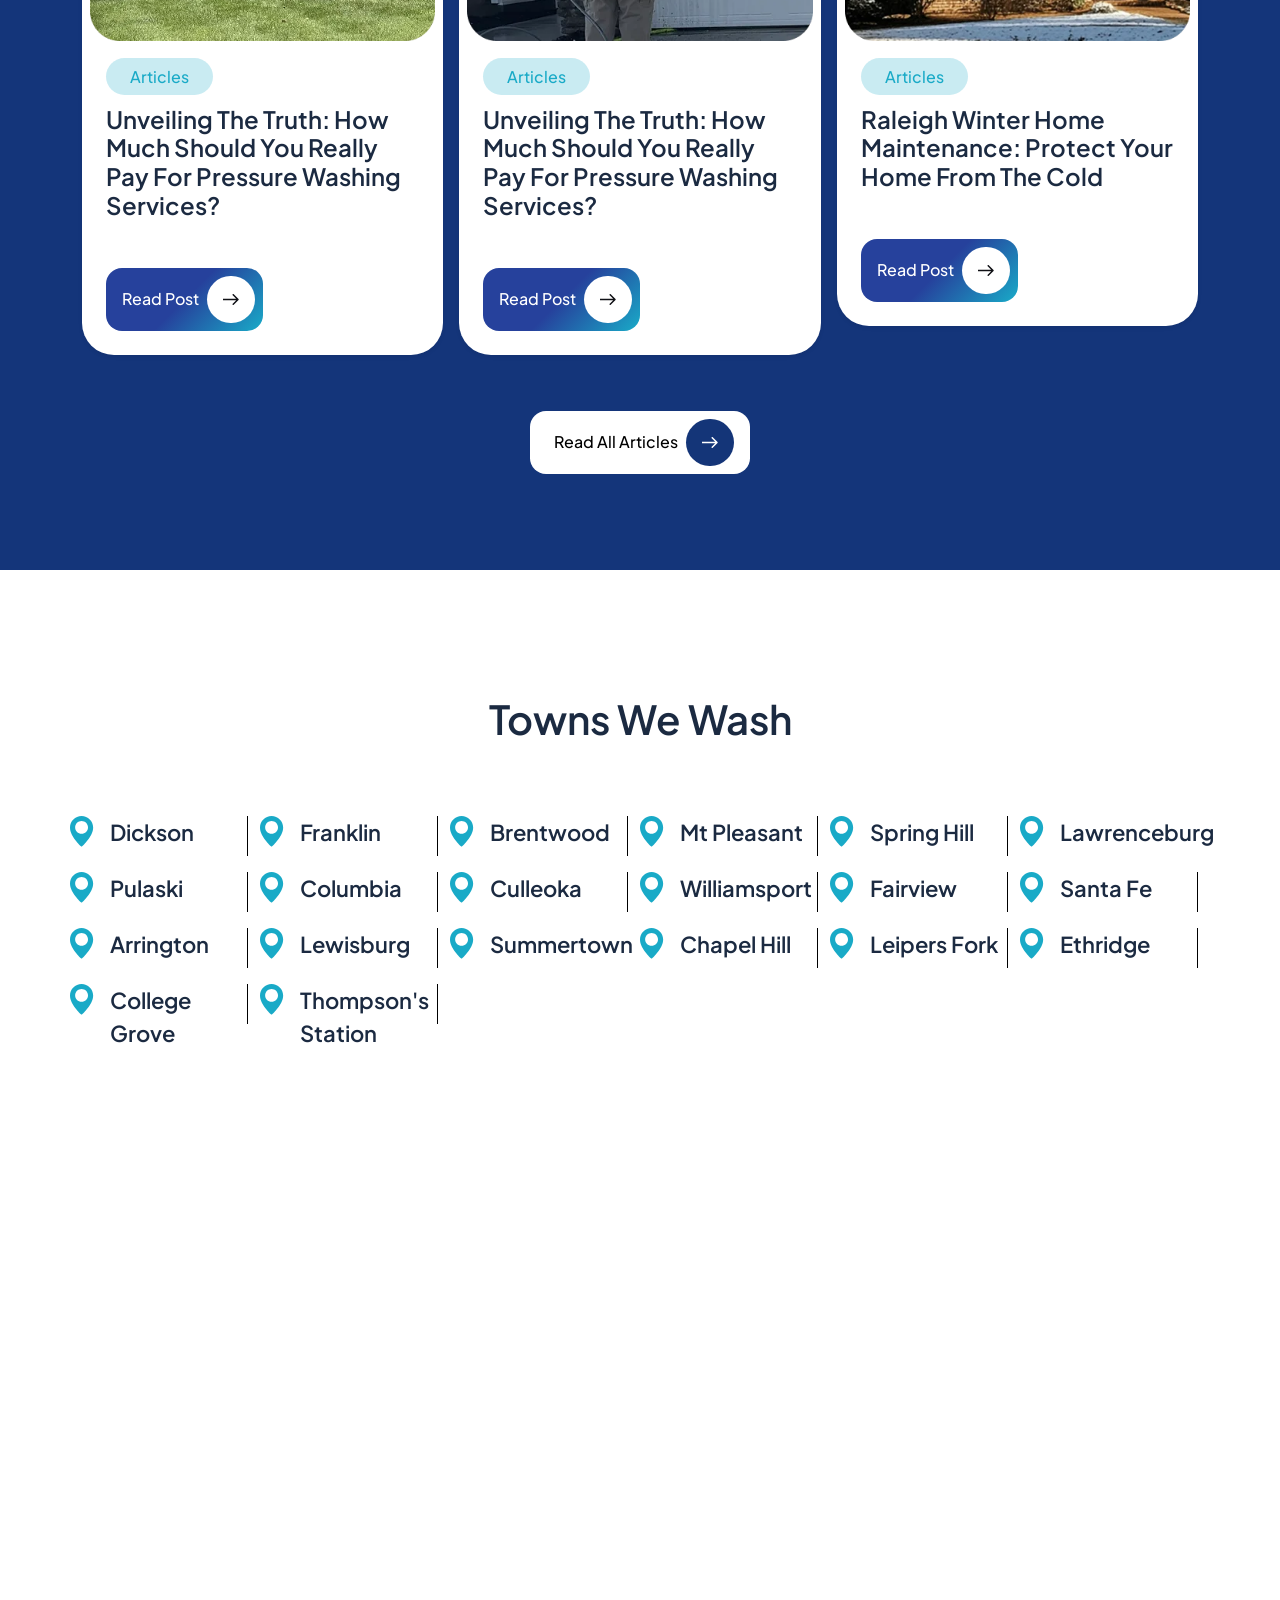
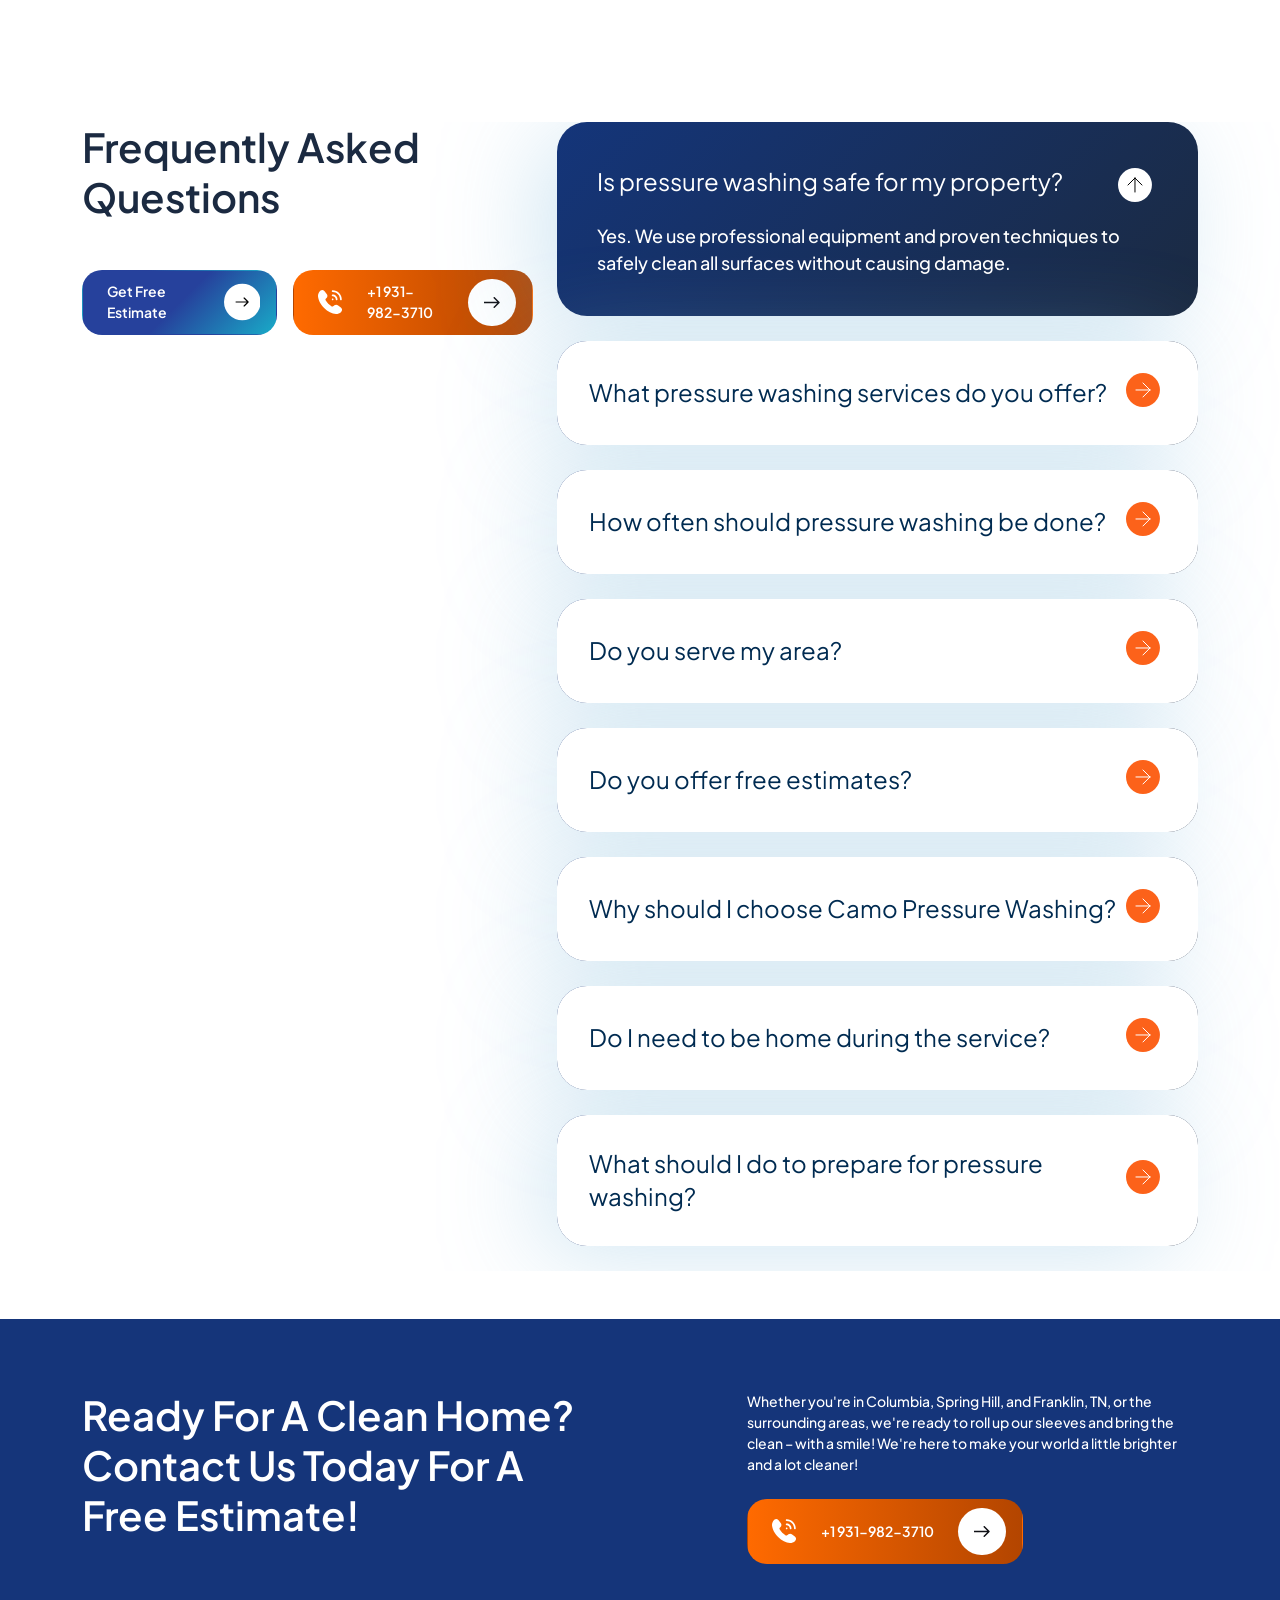
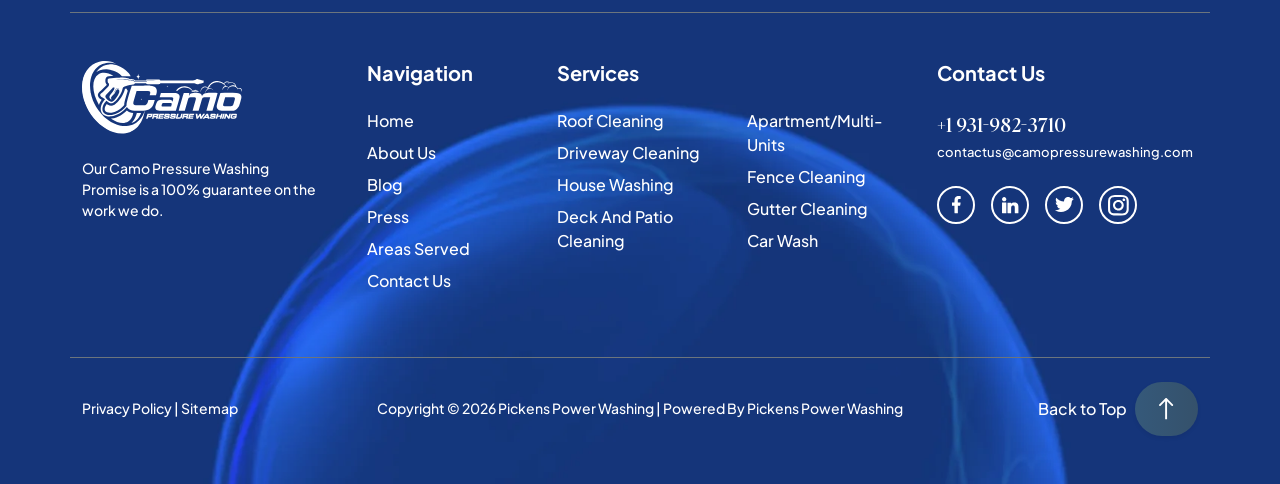
==== commit d5225229: "update home page aos functionality" ====
--- a/index.html
+++ b/index.html
@@ -13,9 +13,10 @@
 </head>
 
 <body>
+
     <!-- ----------------------------------------------------------HEADER----------------------- -->
     <header class="camo-navbar">
-        <!-- <div > -->
+
         <nav
             class="mx-auto container navbar navbar-expand-lg navbar-light bg-white shadow navbar-custom rounded-5 px-4 py-2 position-absolute z-3 mt-2">
             <div class="container-fluid">
@@ -57,7 +58,7 @@
                                 </li>
                             </ul>
                         </li>
-                        </li>
+
                         <li class="nav-item">
                             <a class="nav-link text-dark" href="#">About Us</a>
                         </li>
@@ -72,7 +73,7 @@
                         </li>
                     </ul>
 
-                    
+
                     <div class="d-flex align-items-center">
                         <a href="tel:+19319823710"
                             class="camo-btn camo-btn-primary border-0 gap-3 text-decoration-none ps-4 pe-3 py-2 d-flex align-items-center justify-content-between">
@@ -86,12 +87,11 @@
 
             </div>
         </nav>
-        <!-- </div> -->
+
     </header>
-
     <!-- ----------------------------------------------------------Home----------------------- -->
     <main class="home">
-        <section class="camo-hero position-relative w-100 vh-100 overflow-hidden">
+        <section class="   overflow-hidden  camo-hero position-relative w-100 vh-100 ">
             <img src="./public/hero-main.png" alt="Hero Image"
                 class="position-absolute top-0 start-0 w-100 h-100 object-fit-cover">
             <div class="container h-100">
@@ -105,7 +105,7 @@
                             Columbia, Spring Hill, and Franklin, TN. From homes to commercial properties, we remove
                             dirt, grime, and stains to bring surfaces back to life.</p>
                         <a href="#"
-                            class="camo-btn camo-btn-secondery border-0 gap-3 text-decoration-none ps-4 pe-3 py-2 d-flex align-items-center justify-content-between">
+                            class="camo-btn camo-btn-secondery border-0 gap-3 text-decoration-none ps-4 pe-3 py-2 d-flex align-items-center justify-content-between btn-animate">
                             Get Free Estimate
                             <svg width="44" height="44" viewBox="0 0 44 44" fill="none"
                                 xmlns="http://www.w3.org/2000/svg">
@@ -120,7 +120,7 @@
             </div>
         </section>
         <!-- --------------------------------------------------------------- center div's ---------------------------- -->
-        <section class="center-scroll-down-icon">
+        <section class=" overflow-hidden center-scroll-down-icon">
             <div class="text-center">
                 <a href="#about"
                     class="d-flex text-white flex-column align-items-center justify-content-center text-decoration-none">
@@ -129,27 +129,32 @@
             </div>
         </section>
         <!-- ---------------------------------------------------------------About---------------------------- -->
-        <section id="about" class="camo-about"
+        <section id="about" class=" overflow-hidden camo-about"
             style="background: url(./public/about-image.png) center/cover no-repeat;">
-            <div class="container py-5">
-                <div class="p-2 row bg-white align-items-center justify-content-between gap-4 gap-md-0">
-                    <div class="col-md-6" data-aos="fade-up">
-                        <h4 class="camo-sub-heading d-flex gap-3 mb-md-4 mb-4 ">
+            <div class="container py-5 ">
+                <div class="p-2 row rounded-5 bg-white align-items-center justify-content-between gap-4 gap-md-0">
+                    <div class="col-md-6">
+                        <h4 class="camo-sub-heading d-flex gap-3 mb-md-4 mb-4 " data-aos="fade-right"
+                            data-aos-duration="1000">
                             <div class="camo-sub-heading-after"></div>
                             <span class="text-uppercase">About Camo Pressure Washing</span>
                         </h4>
-                        <h2 class="mb-4">Dedicated to Keeping Your Property Clean and Protected</h2>
-                        <p class="mb-4">Camo Pressure Washing is a trusted local pressure washing company proudly
+                        <h2 class="mb-4" data-aos="fade-right" data-aos-duration="1000">Dedicated to Keeping Your
+                            Property Clean and Protected</h2>
+                        <p class="mb-4" data-aos="fade-right" data-aos-duration="1000">Camo Pressure Washing is a
+                            trusted local pressure washing company proudly
                             serving Columbia, Spring Hill, and Franklin, TN. We help homeowners and businesses maintain
                             clean, attractive properties through professional pressure washing solutions designed to
                             protect and enhance every surface.</p>
-                        <h3 class="mb-3">The Camo Promise</h3>
-                        <p class="mb-4">As a proud veteran, I know a thing or two about dedication and integrity. That’s
+                        <h3 class="mb-3" data-aos="fade-right" data-aos-duration="1000">The Camo Promise</h3>
+                        <p class="mb-4" data-aos="fade-right" data-aos-duration="1000">As a proud veteran, I know a
+                            thing or two about dedication and integrity. That’s
                             why at Camo Pressure Washing, we promise to treat your property with the respect it deserves
                             – no shortcuts, no compromises. Just honest, high-quality work, with a side of friendly
                             banter!</p>
                         <a href="#"
-                            class="camo-btn camo-btn-dark border-0 gap-3 text-decoration-none ps-4 pe-3 py-2 d-flex align-items-center justify-content-between">
+                            class=" btn-animate camo-btn camo-btn-dark border-0 gap-3 text-decoration-none ps-4 pe-3 py-2 d-flex align-items-center justify-content-between"
+                            data-aos="fade-up" data-aos-duration="1000">
                             Learn More About Us
                             <svg width="44" height="44" viewBox="0 0 44 44" fill="none"
                                 xmlns="http://www.w3.org/2000/svg">
@@ -162,7 +167,7 @@
                     </div>
                     <div class="col-md-6 text-end image-side-camo" data-aos="fade-up">
                         <div class="row justify-content-between gap-2 top-section">
-                            <div class="col-lg-5 cards-top"
+                            <div class="col-lg-5 cards-top" data-aos="fade-left" data-aos-duration="1000"
                                 style="background: url(./public/ab-top-1.png) center/cover no-repeat;">
                                 <div class="row flex-column justify-content-between h-100  text-start gap-md-0 gap-5">
                                     <div class="icon">
@@ -193,7 +198,7 @@
                             <div class="col-lg-5 cards-top " style="background: #CAF6FF;">
                                 <div class="row flex-column justify-content-between  gap-md-0 gap-5 h-100 text-start">
                                     <div class="icon d-flex align-items-center gap-md-5 justify-content-between">
-                                        <div class="first">
+                                        <div class="first" data-aos="fade-left" data-aos-duration="1000">
                                             <img src="./public/groupimage.png" alt="group-image" class="img-fluid">
                                             <p class="mt-2 mb-0">Experts. One United Team.</p>
                                         </div>
@@ -206,16 +211,16 @@
                                     </div>
                                 </div>
                             </div>
-                            <img src="./public/ab-2.png" alt="about-image"
-                                class="col-12 img-fluid object-fit-cover p-0">
+                            <img src="./public/ab-2.png" alt="about-image" class="col-12 img-fluid object-fit-cover p-0"
+                                data-aos="fade-left" data-aos-duration="1000">
                         </div>
                     </div>
                 </div>
             </div>
         </section>
         <!-- ---------------------------------------------------------------Camo marquee---------------------------- -->
-        <section class="camo-tagline marquee-section overflow-hidden bg-transparent w-100" data-aos="fade-in">
-            <div class="marquee-container overflow-hidden d-flex">
+        <section class=" overflow-hidden  camo-tagline marquee-section  bg-transparent w-100" data-aos="fade-in">
+            <div class="marquee-container  d-flex">
                 <div class="marquee-content d-flex align-items-center">
 
                     <h2 class="combo-text text-nowrap">Super Clean Combos!</h2>
@@ -241,21 +246,22 @@
             </div>
         </section>
         <!-- ---------------------------------------------------------------Services Slider---------------------------- -->
-        <section class="services-slider camo-margin-top overflow-hidden">
+        <section class="  services-slider camo-margin-top overflow-hidden ">
             <div class="container services-slider-wrapper">
-                <div class="row justify-content-between mb-4" data-aos="fade-up">
-                    <h2 class="col-md-6">
-                        Our Camo Pressure Washing Services
+                <div class="row justify-content-between mb-4">
+                    <h2 class="col-md-6" data-aos="fade-right">
+                        Our Camo Pressure <br> Washing Services
                     </h2>
-                    <p class="col-md-6 pe-0">
+                    <p class="col-md-6 pe-0" data-aos="fade-left">
                         At Camo Pressure Washing, we believe in rewarding smart choices. That’s why when you bundle our
                         services, you save as much as your property brightens up! Check out these perfect pairings for
                         your home.
                     </p>
                 </div>
                 <!-- Swiper -->
-                <div class="swiper camo-services-slider h-100 w-100 overflow-visible">
-                    <div class="swiper-wrapper" data-aos="fade-up">
+                <div class="swiper camo-services-slider h-100 w-100 overflow-visible" data-aos="fade-left"
+                    data-aos-duration="1000">
+                    <div class="swiper-wrapper">
                         <div class="swiper-slide">
                             <a href="#">
                                 <img decoding="async" src="./public/servicesOne.png" alt="servicesOne.png">
@@ -341,12 +347,13 @@
             </div>
         </section>
         <!-- -----------------------------------------------------------------SECTION BENIFITS---------------------- -->
-        <section class="camo-benefits py-5 text-center camo-margin-top ">
+        <section class=" overflow-hidden  camo-benefits py-5 text-center camo-margin-top ">
             <div class="container ">
                 <div class="row">
                     <div class="col-12">
-                        <h2 class="mb-4">Benefits of Camo <br> Pressure Washing</h2>
-                        <p class="mx-auto  mb-5">
+                        <h2 class="mb-4" data-aos="fade-down" data-aos-duration="1000">Benefits of Camo <br> Pressure
+                            Washing</h2>
+                        <p class="mx-auto  mb-5" data-aos="fade-up" data-aos-duration="1000">
                             At Camo Pressure Washing, we help homeowners and businesses across Columbia, Spring Hill,
                             and Franklin, TN maintain cleaner, safer, and more attractive properties. The benefits of
                             pressure washing go far beyond surface-level cleaning—delivering long-term protection,
@@ -354,7 +361,7 @@
                         </p>
                     </div>
                 </div>
-                <div class="features-wrapper  position-relative">
+                <div class="features-wrapper  position-relative" id="benefits-anchor">
                     <img class="bubble-img--benafits img-fluid " src="./public/benfitbubble.webp"
                         style=" background-repeat: no-repeat; background-position: center; background-size: cover; position: absolute;"
                         alt="bubble.img">
@@ -362,7 +369,8 @@
 
                         <div class="col-lg-6 text-lg-start d-flex flex-column align-items-lg-start">
 
-                            <div class="benefit-item benefit-icon position-relative">
+                            <div class="benefit-item benefit-icon position-relative" data-aos="fade-right"
+                                data-aos-duration="300" data-aos-delay="100" data-aos-anchor="#benefits-anchor">
                                 <img class="position-absolute stick-one stick" src="./public/bubblestick1.webp" alt="">
                                 <div class="icon-circle bg-orange mb-4   ">
                                     <img class="img-fluid p-2 " src="./public/benefiticon6.svg" alt="">
@@ -371,7 +379,8 @@
                                 <div class="benefit-text ms-lg-auto">Removes dirt and stains to instantly refresh your
                                     property's appearance.</div>
                             </div>
-                            <div class="benefit-item benefit-icon position-relative">
+                            <div class="benefit-item benefit-icon position-relative" data-aos="fade-right"
+                                data-aos-duration="300" data-aos-delay="400" data-aos-anchor="#benefits-anchor">
                                 <img class="position-absolute stick-one stick " src="./public/bubblestick1.webp" alt="">
                                 <div class="icon-circle bg-orange mb-4 ">
                                     <img class="img-fluid p-2 " src="./public/benefiticon4.svg" alt="">
@@ -383,8 +392,9 @@
                         </div>
 
 
-                        <div class="col-lg-6 text-lg-end d-flex flex-column align-items-lg-end mt-">
-                            <div class="benefit-item benefit-icon position-relative ">
+                        <div class="col-lg-6 text-lg-end d-flex flex-column align-items-lg-end ">
+                            <div class="benefit-item benefit-icon position-relative " data-aos="fade-left"
+                                data-aos-duration="300" data-aos-delay="600" data-aos-anchor="#benefits-anchor">
                                 <img class="position-absolute stick-two stick " src="./public/bubblestick4.webp" alt="">
                                 <div class="icon-circle bg-orange mb-4   ms-auto">
                                     <img class="img-fluid p-2 " src="./public/benefiticon3.svg" alt="">
@@ -393,7 +403,8 @@
                                 <div class="benefit-text">A clean exterior helps maintain and increase property value.
                                 </div>
                             </div>
-                            <div class="benefit-item  benefit-icon position-relative">
+                            <div class="benefit-item  benefit-icon position-relative" data-aos="fade-left"
+                                data-aos-duration="300" data-aos-delay="8000" data-aos-anchor="#benefits-anchor">
                                 <img class="position-absolute stick-two stick " src="./public/bubblestick4.webp" alt="">
                                 <div class="icon-circle bg-orange mb-4 ms-auto">
                                     <img class="img-fluid p-2 " src="./public/benefiticon5.svg" alt="">
@@ -406,10 +417,10 @@
 
                     </div>
                 </div>
-                <div
-                    class="d-flex gap-3 flex-column mt-lg-5 flex-lg-row mb-4 mb-lg-0 mt-5 align-items-center justify-content-center">
+                <div class="d-flex gap-3 flex-column mt-lg-5 flex-lg-row mb-4 mb-lg-0 mt-5 align-items-center justify-content-center"
+                    data-aos="fade-up">
                     <a href="#"
-                        class="camo-btn camo-btn-dark border-0 gap-3 text-decoration-none ps-4 pe-3 py-2 d-flex align-items-center justify-content-between">
+                        class="btn-animate camo-btn camo-btn-dark border-0 gap-3 text-decoration-none ps-4 pe-3 py-2 d-flex align-items-center justify-content-between">
                         Get Free Estimate
                         <svg width="44" height="44" viewBox="0 0 44 44" fill="none" xmlns="http://www.w3.org/2000/svg">
                             <rect width="44" height="44" rx="22" fill="#F86019"></rect>
@@ -420,7 +431,7 @@
                     </a>
 
                     <a href="tel:+19319823710"
-                        class="camo-btn camo-btn-primary border-0 gap-3 text-decoration-none ps-4 pe-3 py-2 d-flex align-items-center justify-content-between">
+                        class="camo-btn btn-animate camo-btn-primary border-0 gap-3 text-decoration-none ps-4 pe-3 py-2 d-flex align-items-center justify-content-between">
                         <img src="assets/call.svg" alt="arrow">
                         <span class="ms-2">+1 931-982-3710</span>
                         <span class="arrow-icon p-3 ms-2 rounded-5  "><img src="assets/arrow.svg" alt="arrow"></span>
@@ -445,26 +456,27 @@
         </section>
 
         <!-- ---------------------------------------------------------------local pressure washing ---------------------------- -->
-        <section class="camo-five d-flex align-items-center camo-margin-top"
+        <section class=" overflow-hidden  camo-five d-flex align-items-center camo-margin-top "
             style="background: url('./public/local-servicesnear.png') center/cover no-repeat;">
 
-            <div class="container py-5" data-aos="fade-up">
+            <div class="container py-5">
 
 
                 <div class="row">
                     <div class="col-12 col-lg-7 text-white text-center text-lg-start mt-5 py-5">
-                        <h2 class="display-5 display-lg-4 fw-bold mb-4 text-white">
+                        <h2 class="display-5 display-lg-4 fw-bold mb-4 text-white" data-aos="fade-right"
+                            data-aos-duration="1000">
                             Local Pressure Washing Services Near You
                         </h2>
 
-                        <p class=" mb-4 text-white">
+                        <p class=" mb-4 text-white" data-aos="fade-right" data-aos-duration="1000">
                             Camo Pressure Washing provides expert pressure washing services for homes and businesses in
                             Columbia, Spring Hill, and Franklin, TN. Our licensed and experienced team specializes in
                             house washing, driveway and concrete cleaning, gutter cleaning, and more. Using the latest
                             equipment, we ensure every surface is spotless while protecting your property.
                         </p>
 
-                        <p class="mb-4 text-white">
+                        <p class="mb-4 text-white" data-aos="fade-right" data-aos-duration="1000">
 
 
                             We understand how important it is to work with a reliable, professional company. That’s why
@@ -484,14 +496,16 @@
                             class="d-flex flex-column flex-sm-row align-items-center align-items-lg-start justify-content-center justify-content-lg-start gap-3">
 
                             <a href="tel:+19319823710"
-                                class="camo-btn camo-btn-primary border-0 px-1 py-2 text-decoration-none px-4 py-2 rounded-4 d-flex align-items-center ">
+                                class="btn-animate camo-btn camo-btn-primary border-0 px-1 py-2 text-decoration-none px-4 py-2 rounded-4 d-flex align-items-center "
+                                data-aos="zoom-in" data-aos-duration="1000">
                                 <img src="assets/call.svg" alt="arrow">
                                 <span class="ms-2">+1 931-982-3710</span>
                                 <span class="arrow-icon p-3 ms-2 rounded-5  "><img src="assets/arrow.svg"
                                         alt="arrow"></span>
                             </a>
                             <a href="tel:+19319823710"
-                                class="camo-btn camo-btn-primary border-0 px-1 py-2 text-decoration-none px-4 py-2 rounded-4 d-flex align-items-center ">
+                                class="btn-animate camo-btn camo-btn-primary border-0 px-1 py-2 text-decoration-none px-4 py-2 rounded-4 d-flex align-items-center "
+                                data-aos="zoom-in" data-aos-duration="1000">
                                 <img src="assets/call.svg" alt="arrow">
                                 <span class="ms-2">+1 931-982-3710</span>
                                 <span class="arrow-icon p-3 ms-2 rounded-5  "><img src="assets/arrow.svg"
@@ -517,15 +531,17 @@
             </div>
         </section>
         <!-- ---------------------------------------------------------------Why Choose Camo Card---------------------------- -->
-        <section class="py-5 camo-six camo-margin-top">
+        <section class=" overflow-hidden  py-5 camo-six camo-margin-top ">
             <div class="container" data-aos="fade-up">
                 <div class="row justify-content-center mb-5 ">
                     <div class="col-md-8 text-center">
-                        <h2 class="display-5 fw-semibold . ">Why Choose Camo <br> Pressure Washing</h2>
-                    </div>
-                </div>
-
-                <div class="row g-2 justify-content-center">
+                        <h2 class="display-5 fw-semibold . " data-aos="zoom-in" data-aos-duration="1000">Why Choose Camo
+                            <br> Pressure Washing
+                        </h2>
+                    </div>
+                </div>
+
+                <div class="row g-2 justify-content-center" data-aos="fade-up" data-aos-duration="1000">
 
                     <div class="col-12 col-md-6 col-lg-3  ">
                         <div class=" h-100 border-0 shadow-sm p-4 bg-navy  rounded-5 bg-white camo-six-card">
@@ -575,17 +591,17 @@
             </div>
         </section>
         <!-- ----------------------------------------------------------------TESTIMONIAL SLIDER ------------------------------ -->
-        <section class="camo-testimonials camo-margin-top overflow-hidden">
+        <section class="  camo-testimonials camo-margin-top overflow-hidden ">
             <div class="container-fluid">
                 <div class="row">
-                    <div class="col text-center">
+                    <div class="col text-center" data-aos="fade-down" data-aos-duration="1000">
                         <h2 class=" fw-semibold  ">What our customers say about us</h2>
                     </div>
                 </div>
                 <div class="row mt-5 ">
                     <div class="col">
                         <div class="swiper testimonailSlider mt-5 overflow-visible ">
-                            <div class="swiper-wrapper">
+                            <div class="swiper-wrapper" data-aos="fade-left" data-aos-duration="2000">
                                 <!-- <div class="swiper-slide"> -->
                                 <div
                                     class="swiper-slide testimonial-card d-flex align-items-start bg-white text-white p-4 rounded-review shadow-lg">
@@ -730,15 +746,16 @@
             </div>
         </section>
         <!-- --------------------------------------------------------------------Artical Cards----------------------------- -->
-        <section class="camo-margin-top py-5" style=" background-color: #14357A;">
-            <div class="container" data-aos="fade-up">
+        <section class=" overflow-hidden  camo-margin-top py-5 " style=" background-color: #14357A;">
+            <div class="container">
                 <div class="row justify-content-center mb-5 ">
                     <div class="col-md-8 text-center">
-                        <h2 class="display-5 fw-semibold text-white ">Articles/Projects</h2>
+                        <h2 class="display-5 fw-semibold text-white " data-aos="fade-down" data-aos-duration="1000">
+                            Articles/Projects</h2>
                     </div>
                 </div>
                 <div class="row g-3">
-                    <div class="col-12 col-md-6 col-lg-4  ">
+                    <div class="col-12 col-md-6 col-lg-4  " data-aos="fade-up" data-aos-duration="1000">
                         <div class="border-0 shadow-sm rounded-5 bg-white pb-3 aticlesprojectcard">
                             <div class=" mb-2 ">
                                 <img class="img-fluid p-2 w-100 " src="./public/art1.webp" alt="img">
@@ -749,7 +766,7 @@
                                     Really Pay for
                                     Pressure Washing Services?</h4>
                                 <a href=" "
-                                    class=" border-0 px-2 py-2 text-decoration-none rounded-4 d-inline-flex align-items-center camo-btn-dark  object-fit-contain">
+                                    class=" btn-animate border-0 px-2 py-2 text-decoration-none rounded-4 d-inline-flex align-items-center camo-btn-dark  object-fit-contain">
                                     <span class="ms-2">Read Post</span>
                                     <span class="arrow-icon p-3 ms-2 rounded-5  ">
                                         <img src="assets/arrow.svg" alt="arrow">
@@ -758,7 +775,7 @@
                             </div>
                         </div>
                     </div>
-                    <div class="col-12 col-md-6 col-lg-4  ">
+                    <div class="col-12 col-md-6 col-lg-4  " data-aos="fade-up" data-aos-duration="1000">
                         <div class="border-0 shadow-sm rounded-5 bg-white pb-3 aticlesprojectcard">
                             <div class=" mb-2 ">
                                 <img class="img-fluid p-2  w-100 " src="./public/art2.webp" alt="img">
@@ -768,7 +785,7 @@
                                 <h4 class="pt-3 pb-5 mb-0">Unveiling the Truth: How Much Should You Really Pay for
                                     Pressure Washing Services?</h4>
                                 <a href=" "
-                                    class=" border-0 px-2 py-2 text-decoration-none rounded-4 d-inline-flex align-items-center camo-btn-dark  object-fit-contain">
+                                    class=" btn-animate border-0 px-2 py-2 text-decoration-none rounded-4 d-inline-flex align-items-center camo-btn-dark  object-fit-contain">
                                     <span class="ms-2">Read Post</span>
                                     <span class="arrow-icon p-3 ms-2 rounded-5  ">
                                         <img src="assets/arrow.svg" alt="arrow">
@@ -777,7 +794,7 @@
                             </div>
                         </div>
                     </div>
-                    <div class="col-12 col-md-6 col-lg-4  ">
+                    <div class="col-12 col-md-6 col-lg-4  " data-aos="fade-up" data-aos-duration="1000">
                         <div class="border-0 shadow-sm rounded-5 bg-white pb-3 aticlesprojectcard">
                             <div class=" mb-2 ">
                                 <img class="img-fluid p-2  w-100" src="./public/art3.webp" alt="img">
@@ -787,7 +804,7 @@
                                 <h4 class="pt-3 pb-5 mb-0">Raleigh Winter Home Maintenance: Protect Your Home from the
                                     Cold</h4>
                                 <a href=" "
-                                    class=" border-0 px-2 py-2 text-decoration-none rounded-4 d-inline-flex align-items-center camo-btn-dark  object-fit-contain">
+                                    class=" btn-animate border-0 px-2 py-2 text-decoration-none rounded-4 d-inline-flex align-items-center camo-btn-dark  object-fit-contain">
                                     <span class="ms-2">Read Post</span>
                                     <span class="arrow-icon p-3 ms-2 rounded-5  ">
                                         <img src="assets/arrow.svg" alt="arrow">
@@ -799,9 +816,9 @@
 
                 </div>
                 <div class="row justify-content-center mb-5 mt-5 g-2">
-                    <div class="col-md-8 text-center">
+                    <div class="col-md-8 text-center" data-aos="zoom-in" data-aos-duration="1000">
                         <a href=" "
-                            class=" art-btn bg-white border-0 px-3 py-2 text-decoration-none rounded-4 d-inline-flex align-items-center   ">
+                            class=" btn-animate art-btn bg-white border-0 px-3 py-2 text-decoration-none rounded-4 d-inline-flex align-items-center   ">
                             <span class="ms-2 text-black">Read All Articles</span>
                             <span class="arrow-icon articon p-3 ms-2 rounded-5  ">
                                 <img class="arrow-white" src="assets/arrow.svg" alt="arrow">
@@ -814,7 +831,7 @@
 
         </section>
         <!-- --------------------------------------------------------------------services areas section----------------------------- -->
-        <section class="town-we-wash camo-margin-top">
+        <section class=" overflow-hidden  town-we-wash camo-margin-top">
             <div class="town-we-wash-container container" data-aos="fade-up">
                 <div class="row">
                     <div class="col-12 text-center">
@@ -893,18 +910,19 @@
             </div>
         </section>
         <!-- --------------------------------------------------------------------Faq Section----------------------------- -->
-        <section class="faq-section camo-margin-top mb-5">
+        <section class=" overflow-hidden  faq-section camo-margin-top mb-5 ">
             <div class="faq-section-wrapper container">
 
                 <div class="row">
 
-                    <div class="col-lg-5" data-aos="fade-up">
-
-                        <h2 class="mb-5">Frequently Asked Questions</h2>
+                    <div class="col-lg-5">
+
+                        <h2 class="mb-5" data-aos="fade-right" data-aos-duration="1000">Frequently Asked Questions</h2>
 
                         <div class="d-flex gap-3 flex-column flex-lg-row mb-4 mb-lg-0">
                             <a href="#"
-                                class="camo-btn camo-btn-dark border-0 gap-3 text-decoration-none ps-4 pe-3 py-2 d-flex align-items-center justify-content-between">
+                                class=" btn-animate camo-btn camo-btn-dark border-0 gap-3 text-decoration-none ps-4 pe-3 py-2 d-flex align-items-center justify-content-between"
+                                data-aos="fade-up" data-aos-duration="1000">
                                 Get Free Estimate
                                 <svg width="44" height="44" viewBox="0 0 44 44" fill="none"
                                     xmlns="http://www.w3.org/2000/svg">
@@ -916,7 +934,8 @@
                             </a>
 
                             <a href="tel:+19319823710"
-                                class="camo-btn camo-btn-primary border-0 gap-3 text-decoration-none ps-4 pe-3 py-2 d-flex align-items-center justify-content-between">
+                                class=" btn-animate camo-btn camo-btn-primary border-0 gap-3 text-decoration-none ps-4 pe-3 py-2 d-flex align-items-center justify-content-between"
+                                data-aos="fade-up" data-aos-duration="1000">
                                 <img src="assets/call.svg" alt="arrow">
                                 <span class="ms-2">+1 931-982-3710</span>
                                 <span class="arrow-icon p-3 ms-2 rounded-5  "><img src="assets/arrow.svg"
@@ -926,7 +945,7 @@
 
                     </div>
 
-                    <div class="col-lg-7" data-aos="fade-up">
+                    <div class="col-lg-7" data-aos="fade-left" data-aos-duration="1000">
                         <div>
                             <div class="accordion custom-accordion" id="faqAccordion">
 
@@ -1098,26 +1117,27 @@
 
 
     <!-- -----------------------------------------------------FOOTER----------------------------- -->
-    <footer class="text-white py-5 camon-footer"
+    <footer class=" overflow-hidden  py-5 camon-footer"
         style="background: url('assets/footer.webp') no-repeat center center/cover;">
         <div class="container">
 
             <div class="row align-items-center mb-5 pb-5 border-bottom border-secondary border-25">
-                <div class="col-lg-7 mb-4 mb-lg-0" data-aos="fade-up">
-                    <h2 class="fw-semibold text-white mb-0 ">Ready For A Clean Home? <br> Contact Us Today For
+                <div class="col-lg-7 mb-4 mb-lg-0">
+                    <h2 class="fw-semibold text-white mb-0 " data-aos="fade-right" data-aos-duration="1000">Ready For A
+                        Clean Home? <br> Contact Us Today For
                         A
                         <br>
                         Free Estimate!
                     </h2>
                 </div>
-                <div class="col-lg-5 mt-4" data-aos="fade-up">
+                <div class="col-lg-5 mt-4" data-aos="fade-left" data-aos-duration="1000">
                     <p class="mb-4  small text-white">Whether you're in Columbia, Spring Hill, and Franklin, TN, or the
                         surrounding areas, we're ready to roll up our sleeves and bring the clean – with a smile! We're
                         here to make your world a little brighter and a lot cleaner!</p>
 
                     <div class="d-flex align-items-center">
                         <a href="tel:+19319823710"
-                            class="camo-btn camo-btn-primary border-0 gap-3 text-decoration-none ps-4 pe-3 py-2 d-flex align-items-center justify-content-between">
+                            class=" btn-animate camo-btn camo-btn-primary border-0 gap-3 text-decoration-none ps-4 pe-3 py-2 d-flex align-items-center justify-content-between">
                             <img src="assets/call.svg" alt="arrow">
                             <span class="ms-2">+1 931-982-3710</span>
                             <span class="arrow-icon p-3 ms-2 rounded-5  "><img src="assets/arrow.svg"
@@ -1206,13 +1226,13 @@
                     <p class="small mb-0 text-white">Privacy Policy | Sitemap</p>
                 </div>
                 <div class="col-md-6 text-center mb-3 mb-md-0">
-                    <p class="small mb-0 50 text-capitalize text-white">Copyright © 2025 Pickens Power Washing | Powered
+                    <p class="small mb-0 50 text-capitalize text-white">Copyright © 2026 Pickens Power Washing | Powered
                         by
                         Pickens Power Washing</p>
                 </div>
                 <div
-                    class="col-md-3 text-center text-md-end d-flex align-items-center justify-content-center justify-content-md-end gap-2">
-                    <span class=" ">Back to Top</span>
+                    class="col-md-3 text-center text-white text-md-end d-flex align-items-center justify-content-center justify-content-md-end gap-2">
+                    <span class=" text-white">Back to Top</span>
                     <a href="#"
                         class=" back-top rounded-5 px-4 py-3 shadow-sm d-flex align-items-center justify-content-center">
                         <img src="assets/arrowup.svg" alt="arrow">
@@ -1222,9 +1242,7 @@
 
         </div>
     </footer>
-
-
-
+    
     <script src="./javscript/aos.js"></script>
     <script src="./javscript/swiper.js"></script>
     <script src="./javscript/bootstrap.js"></script>
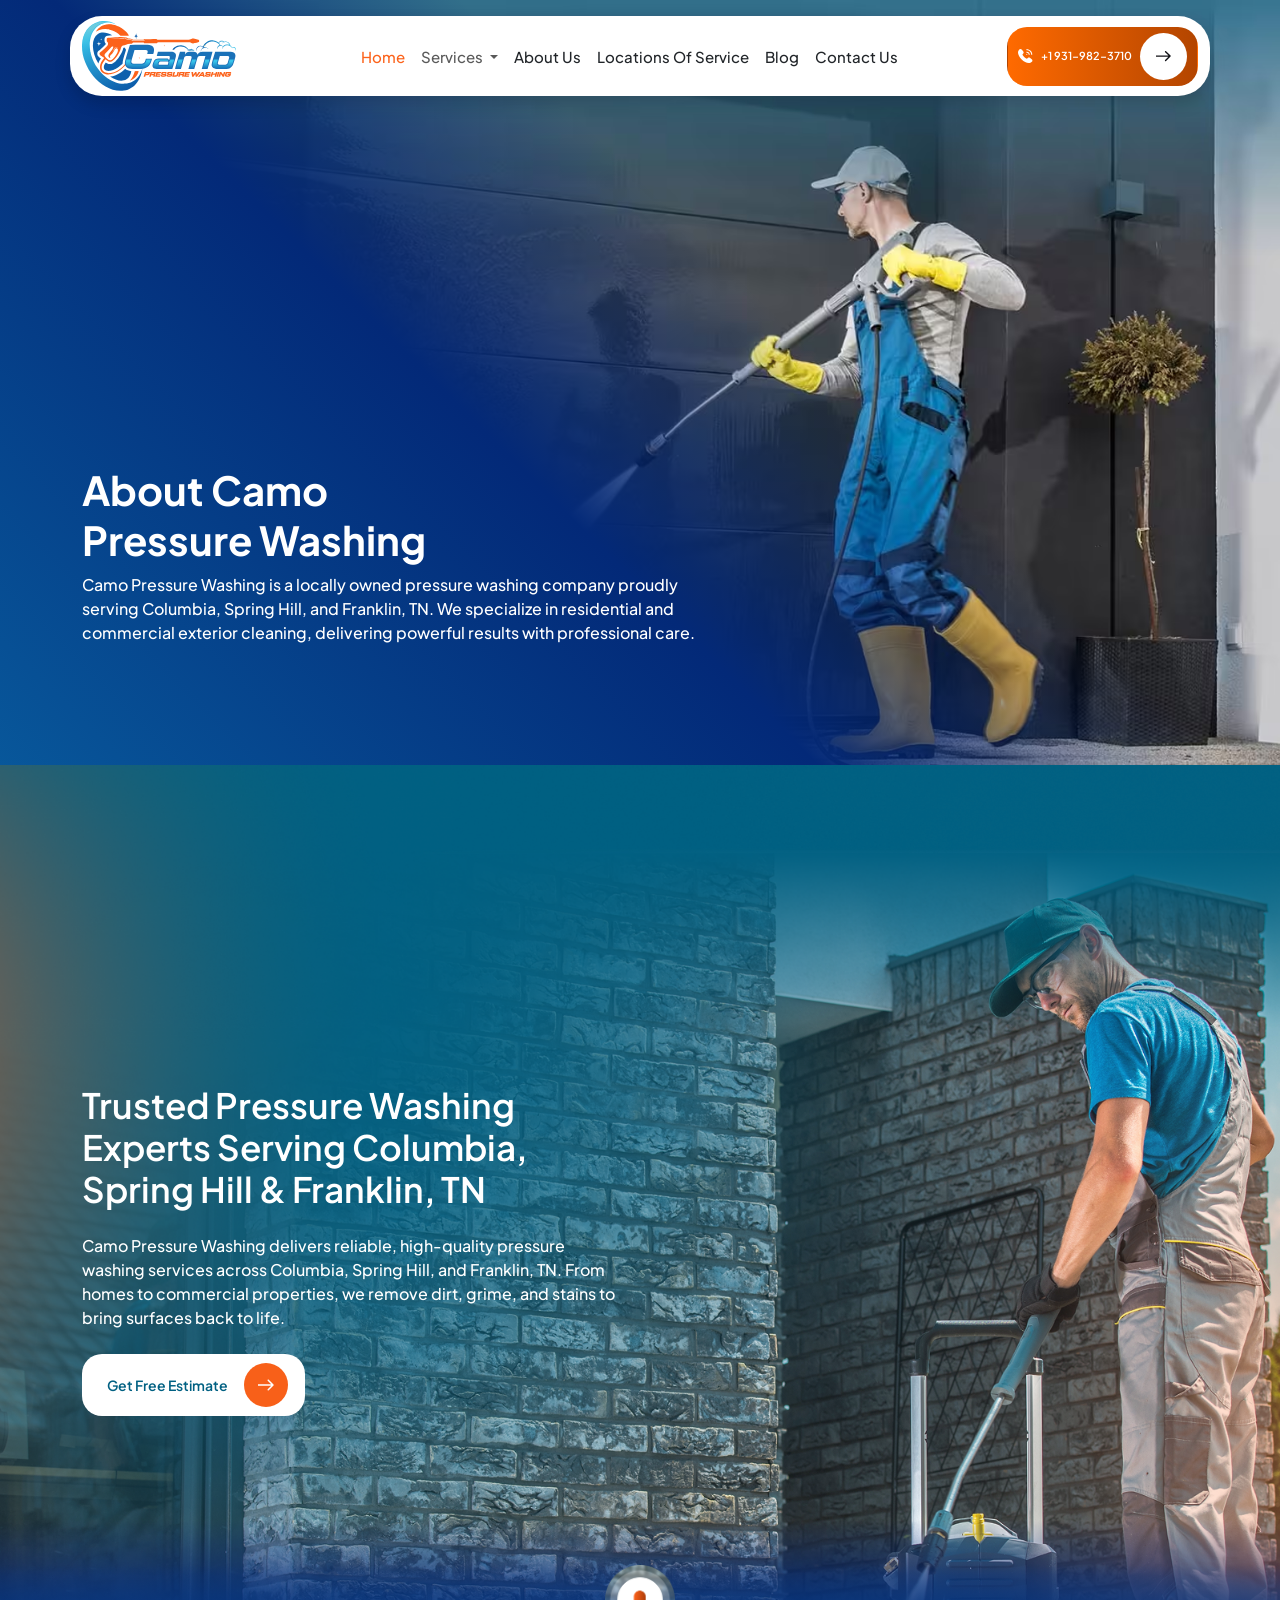
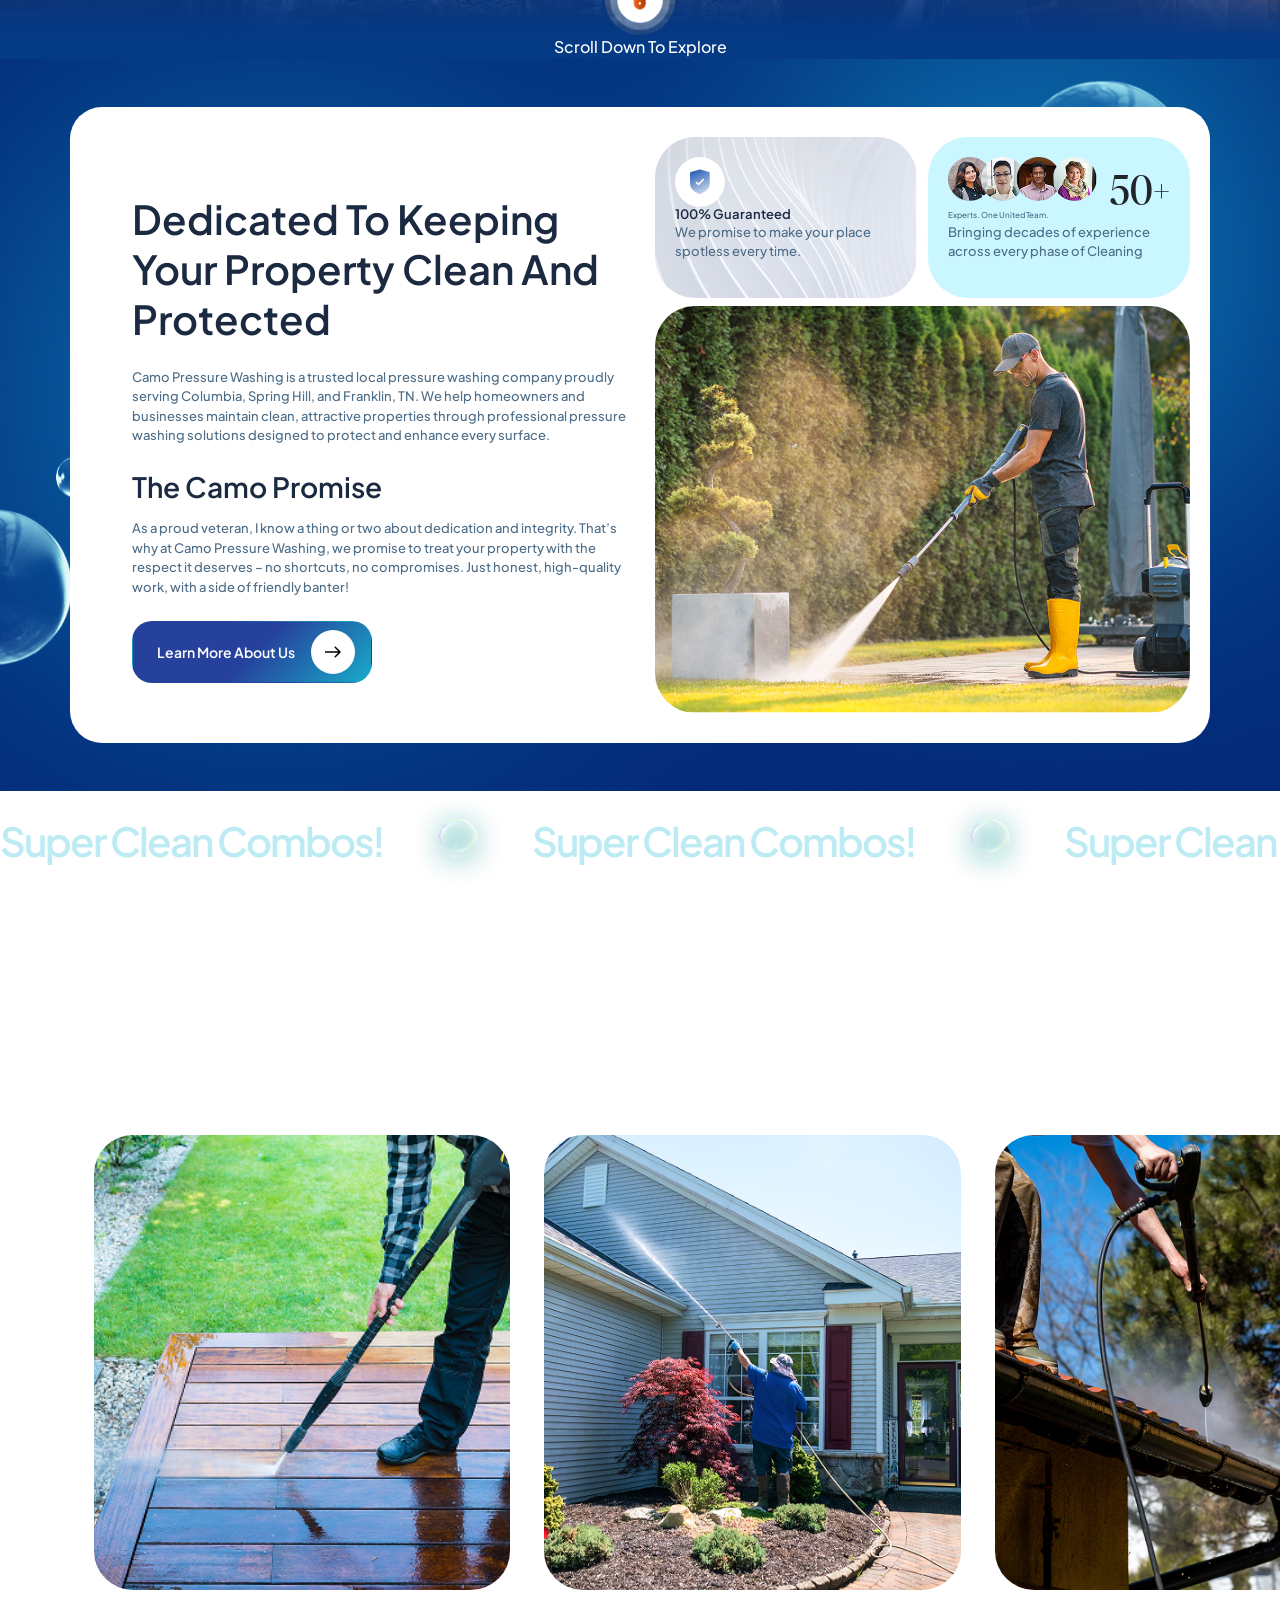
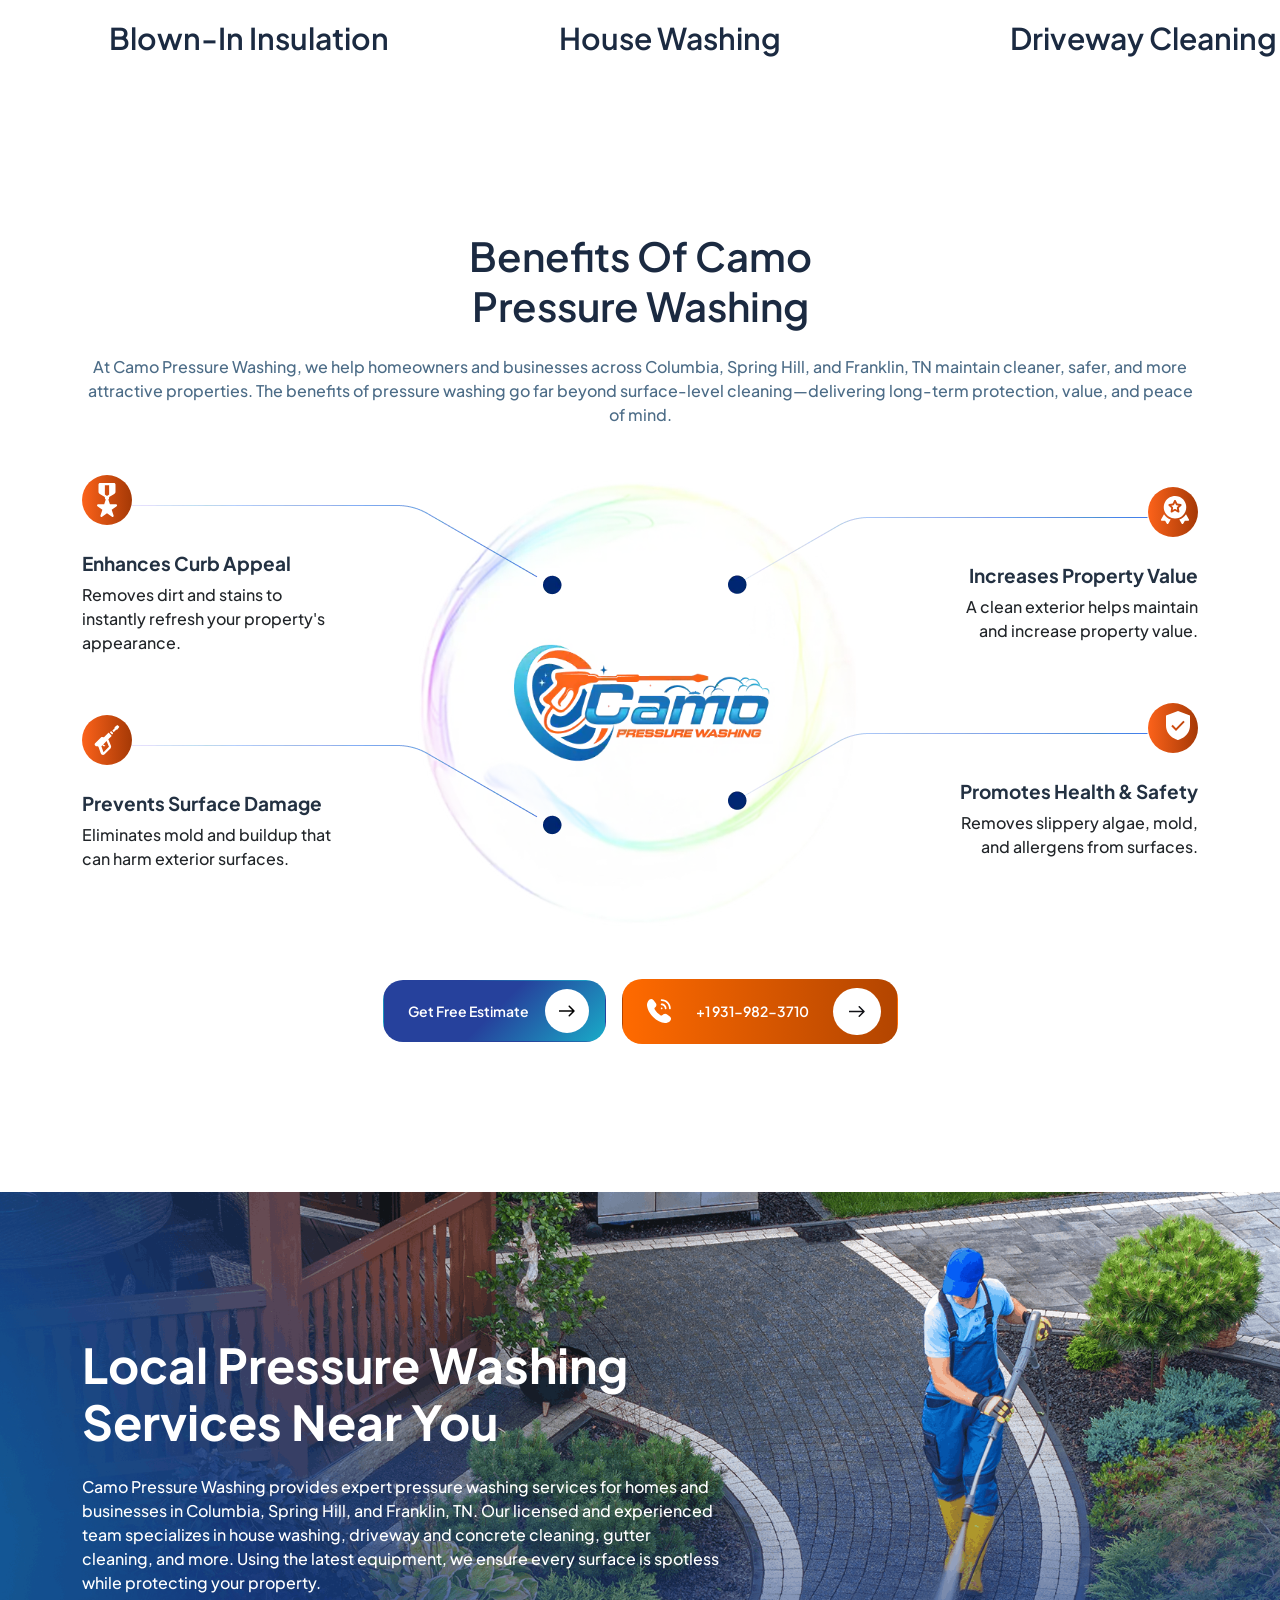
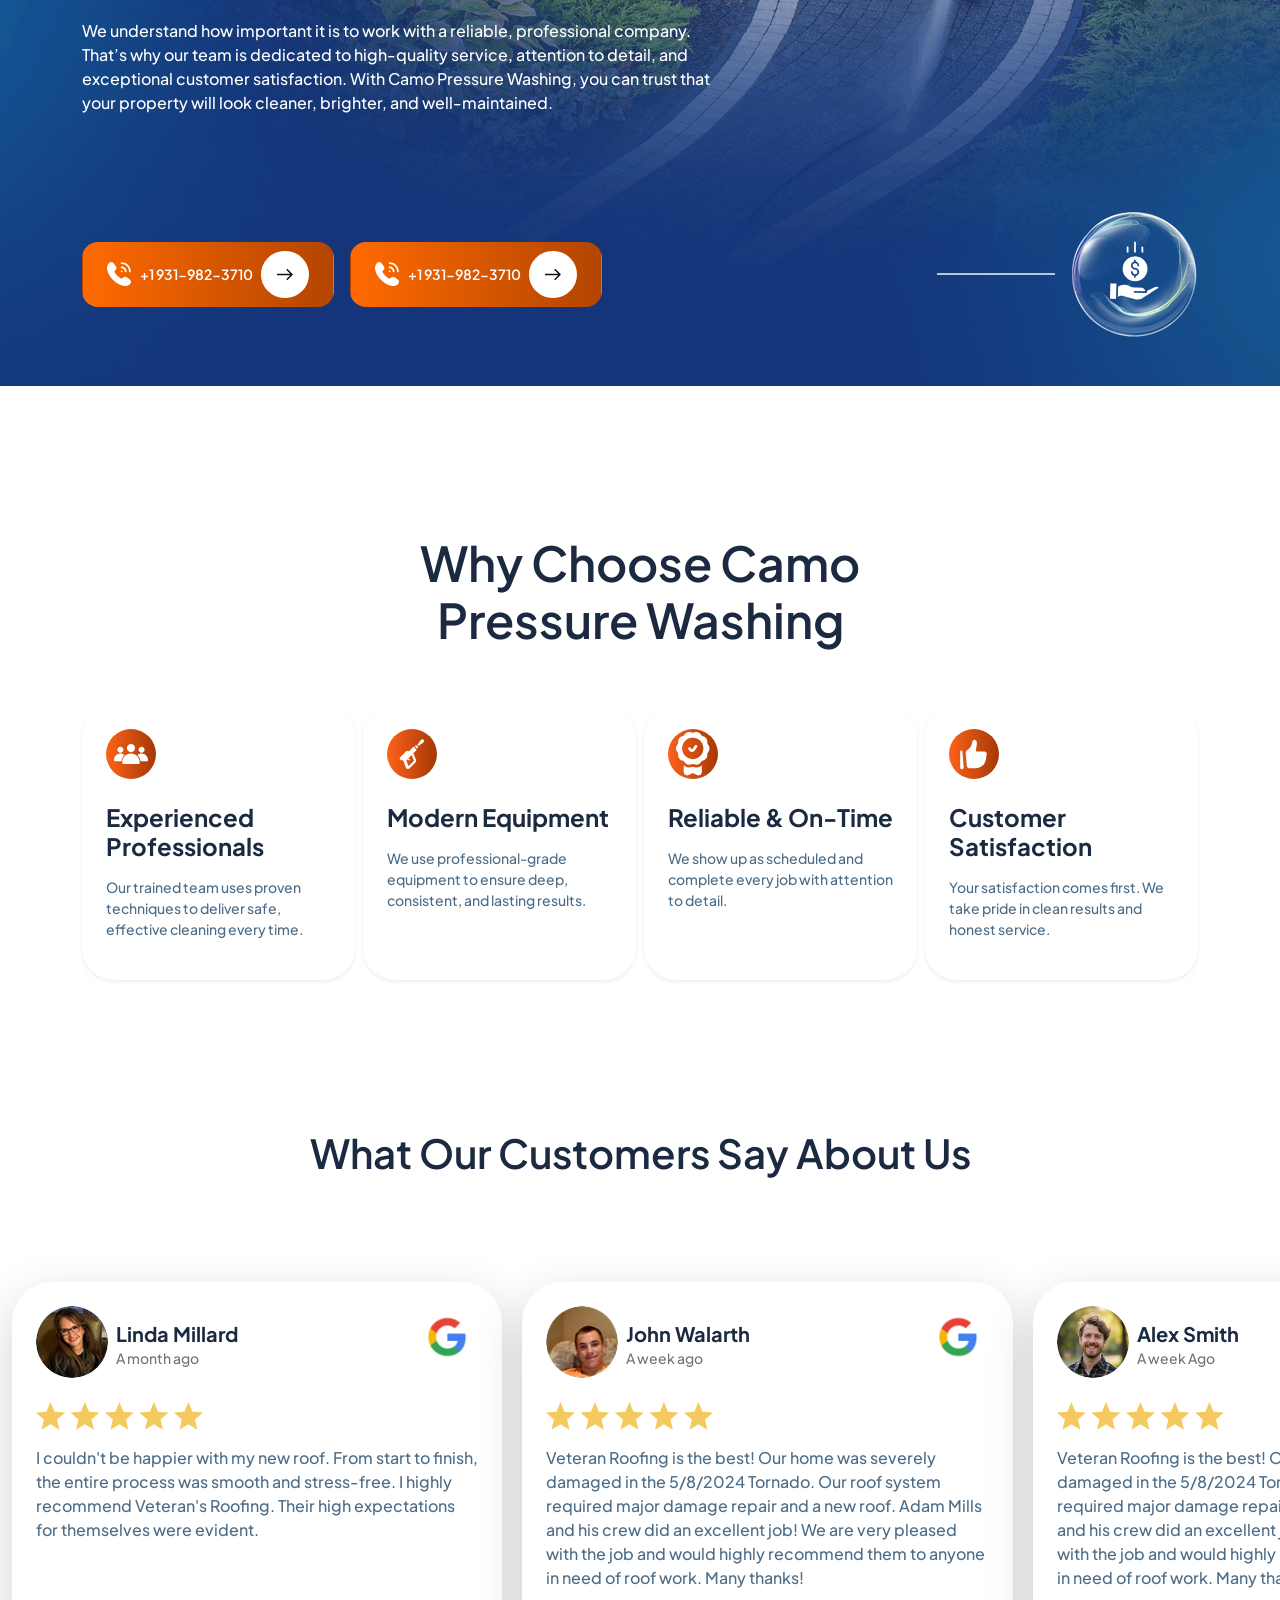
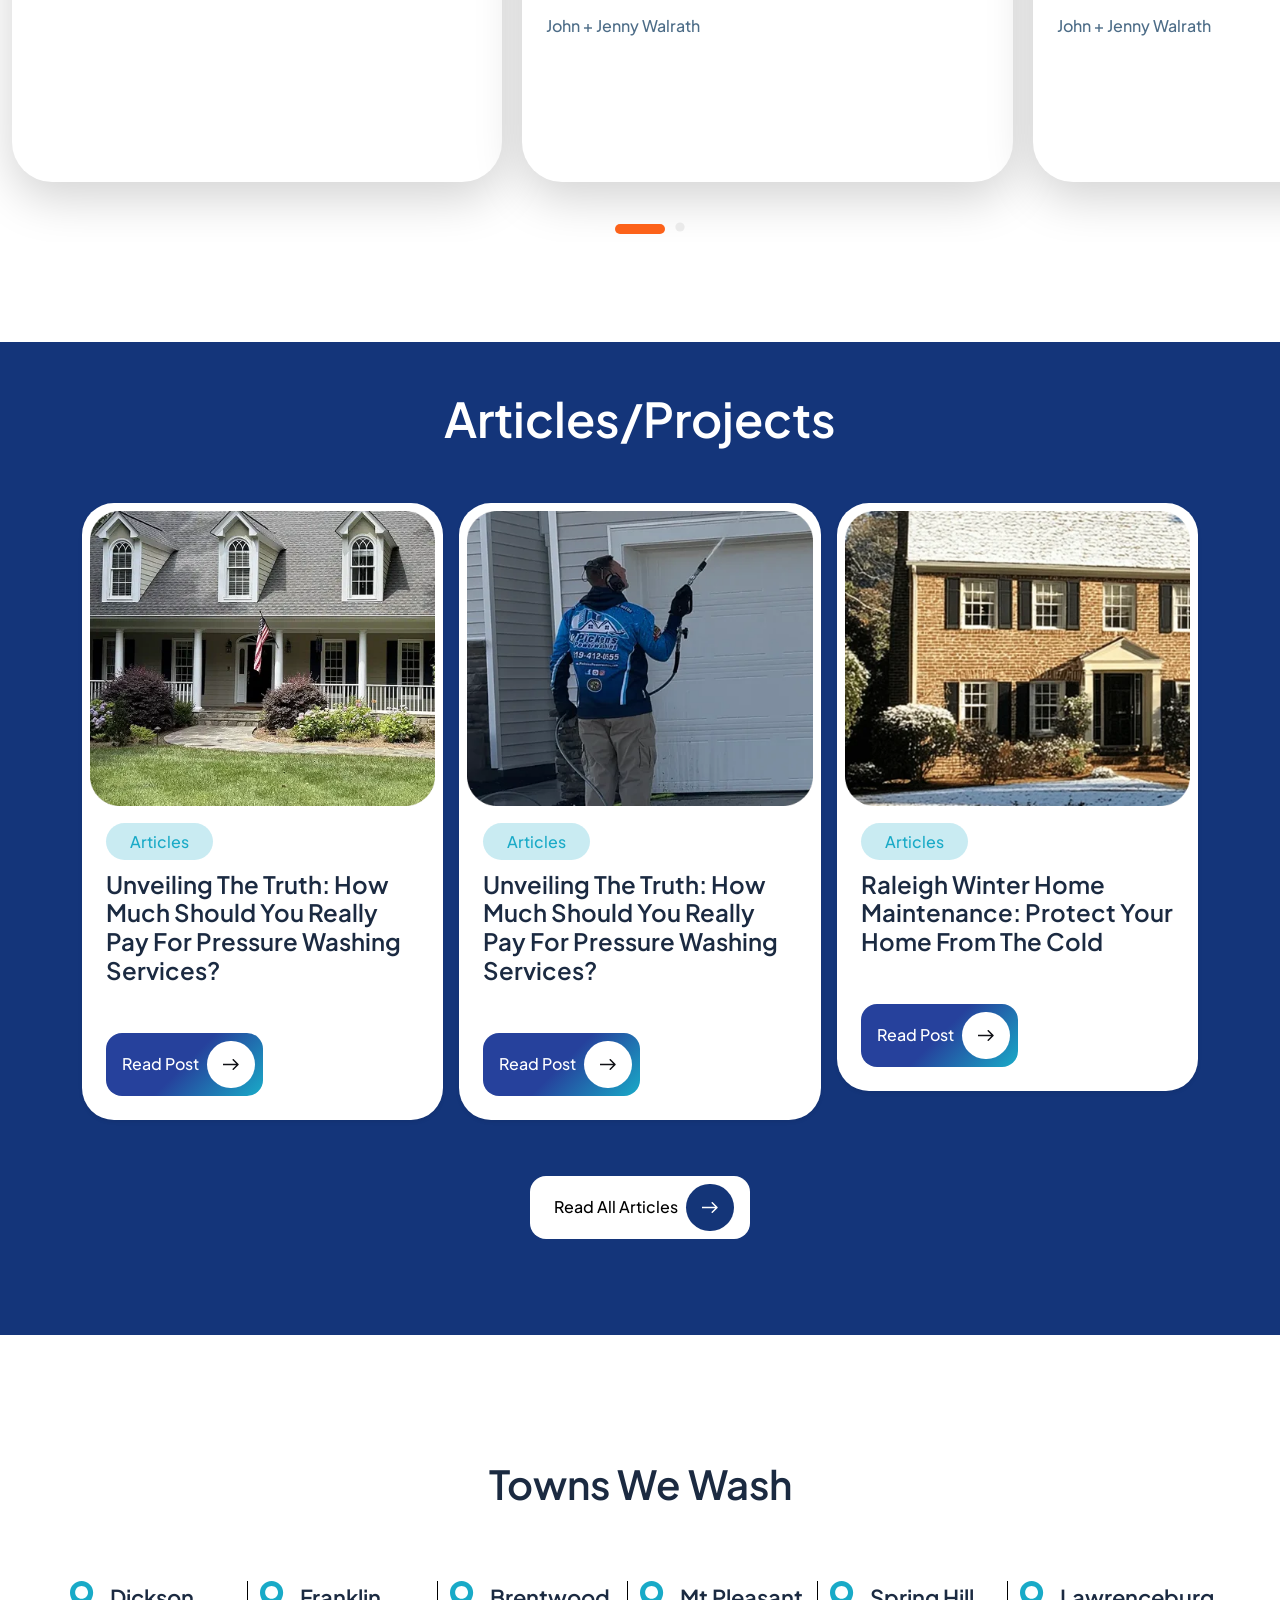
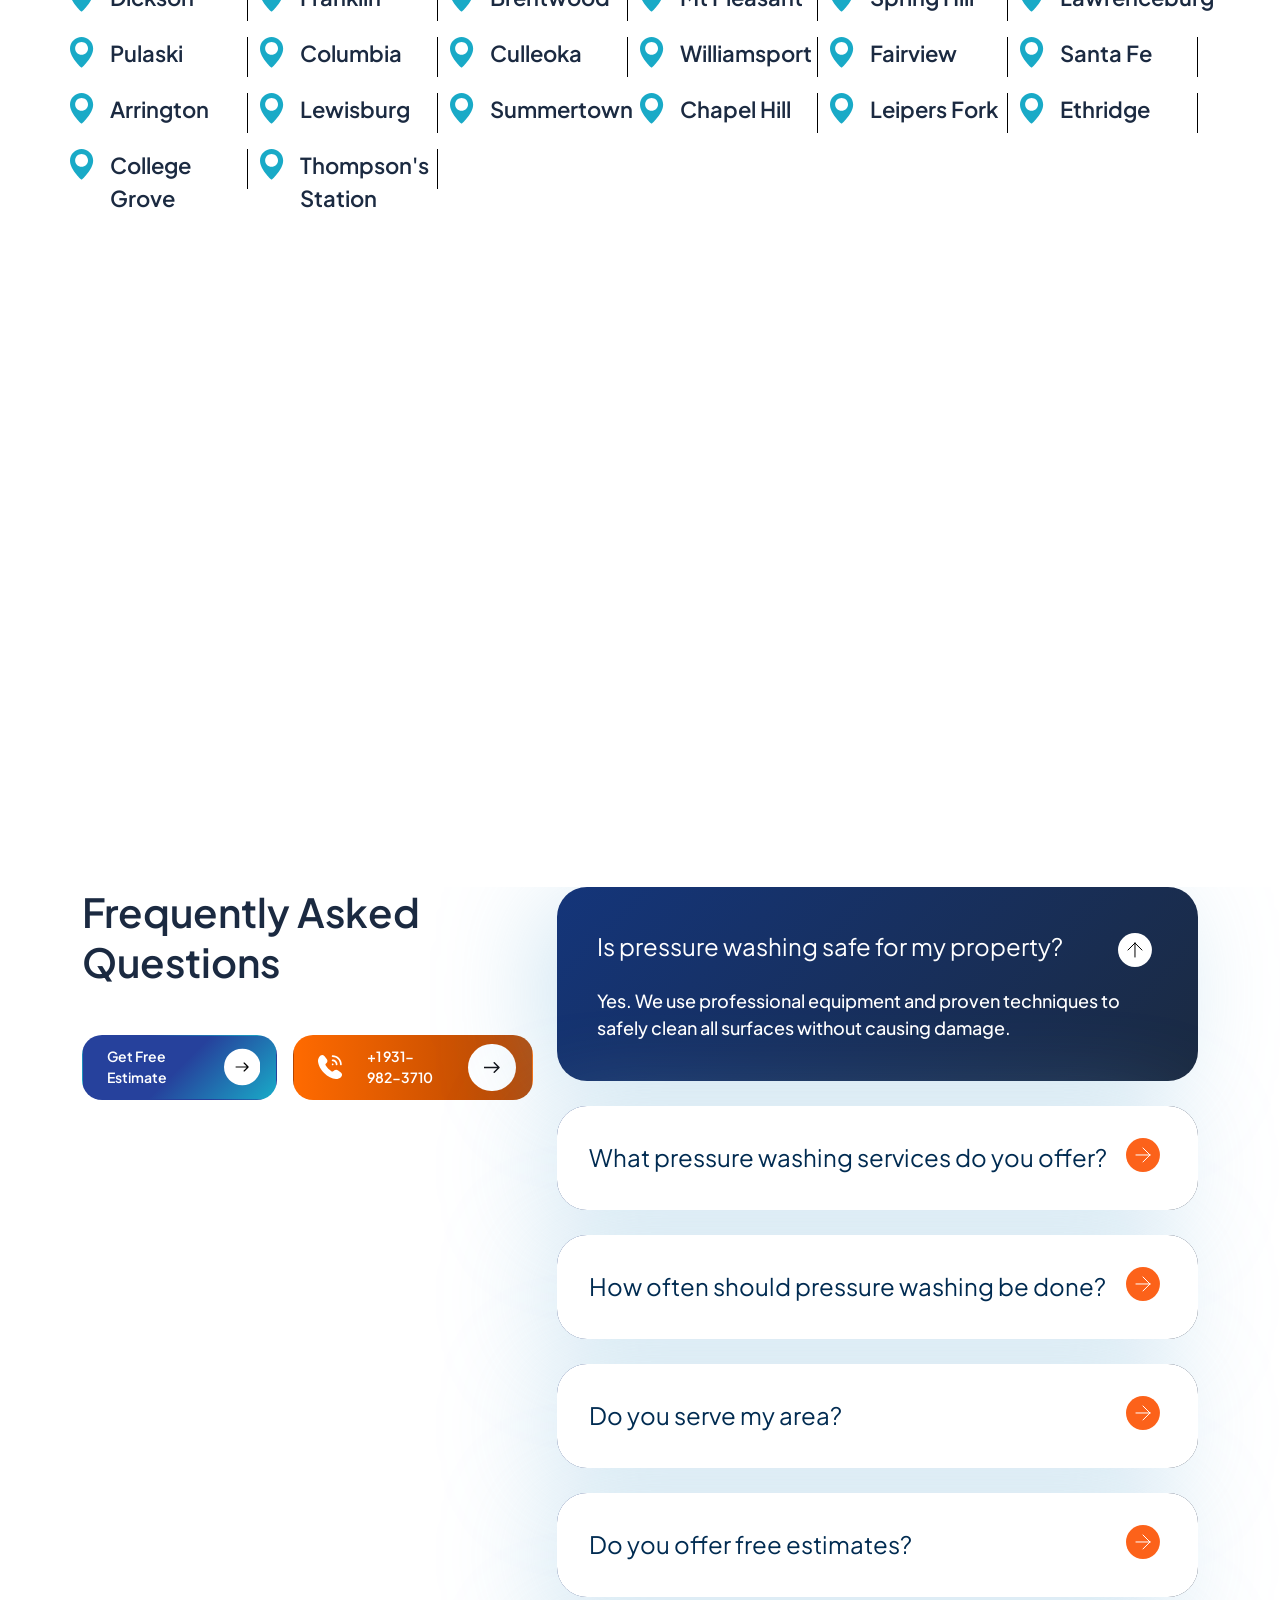
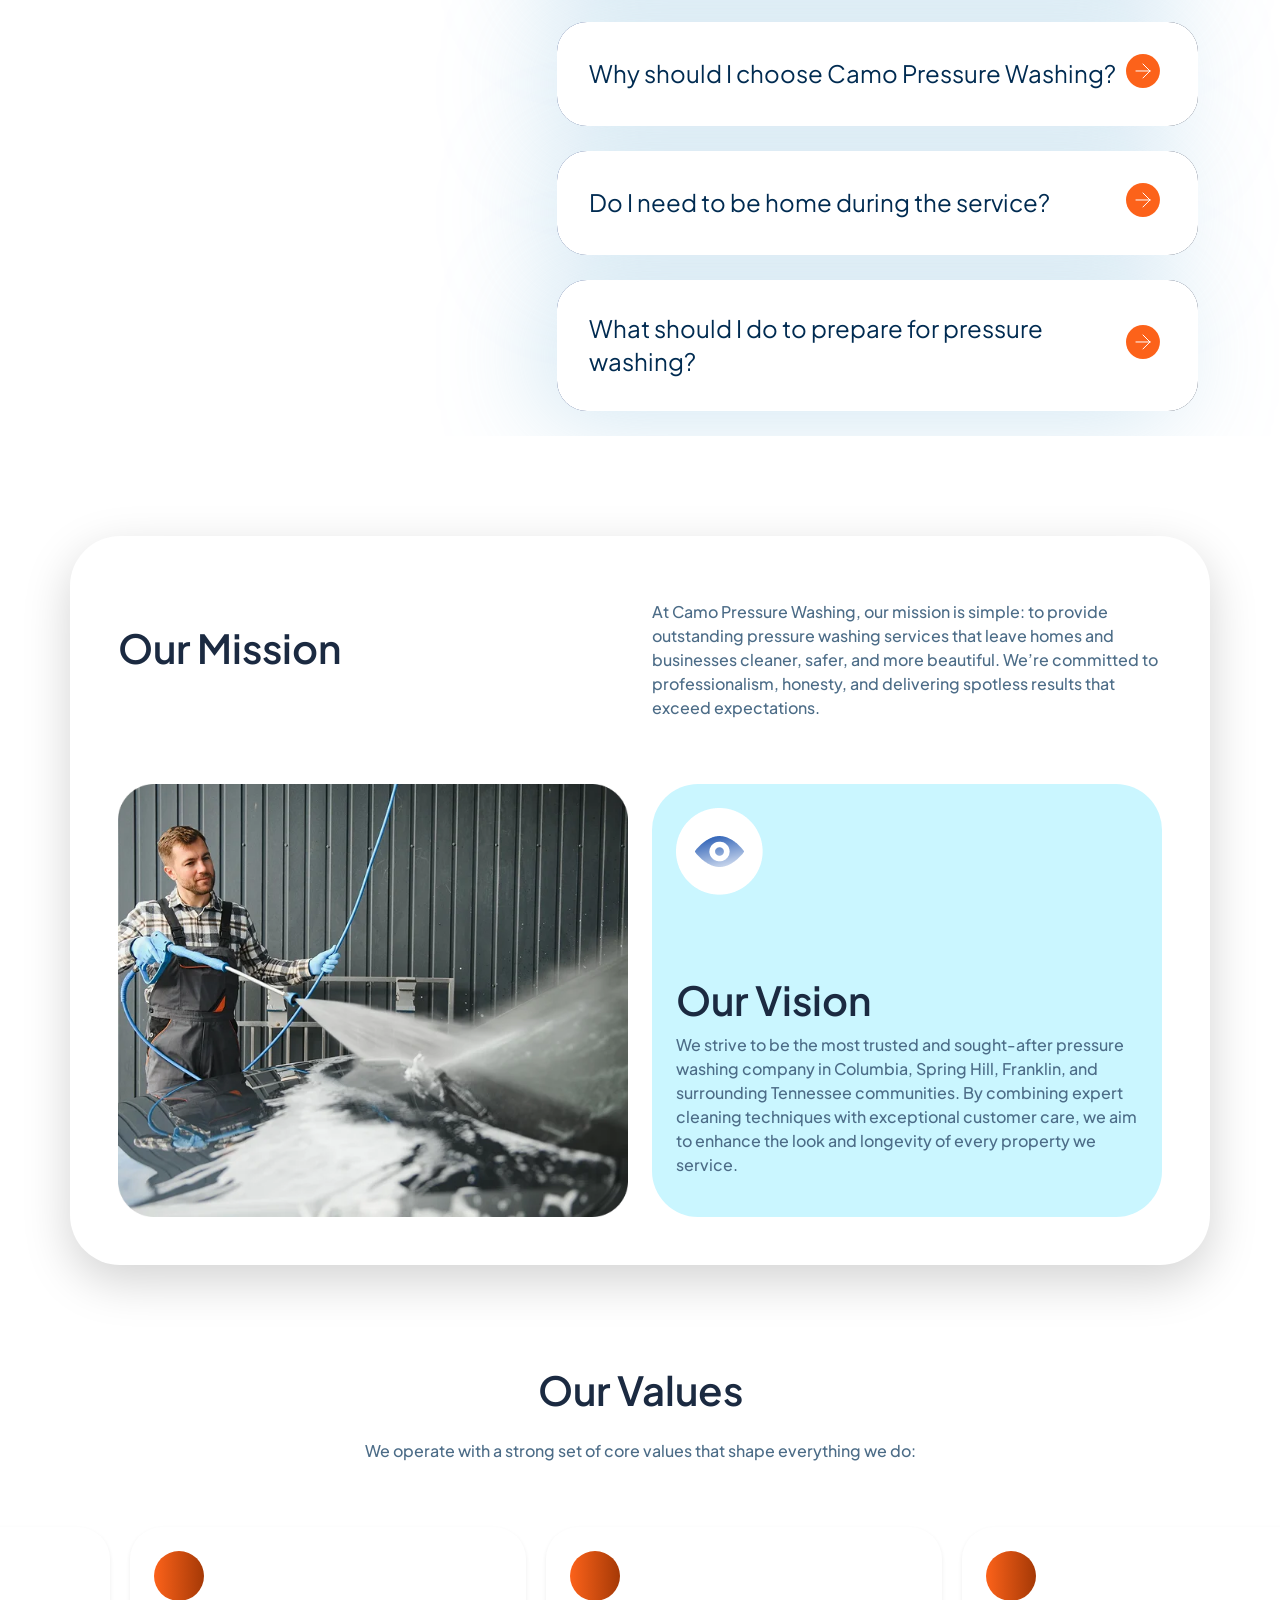
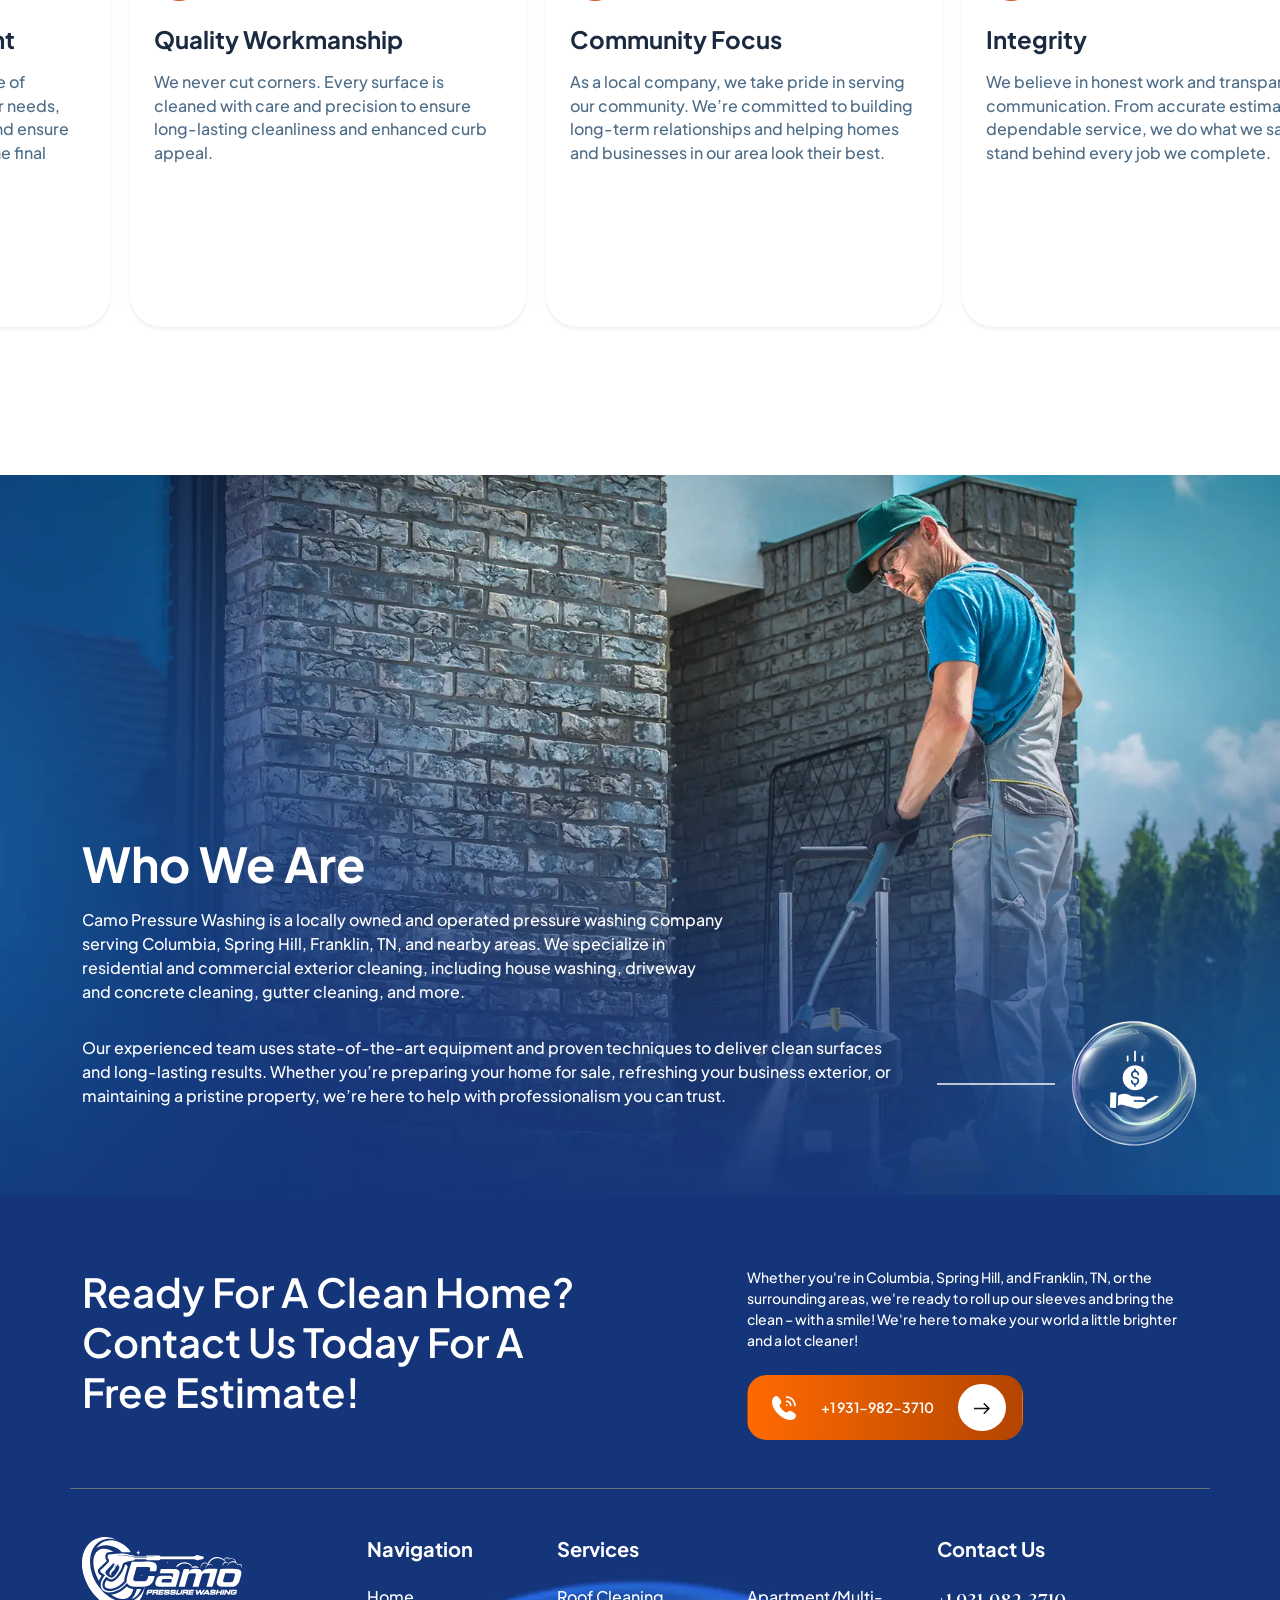
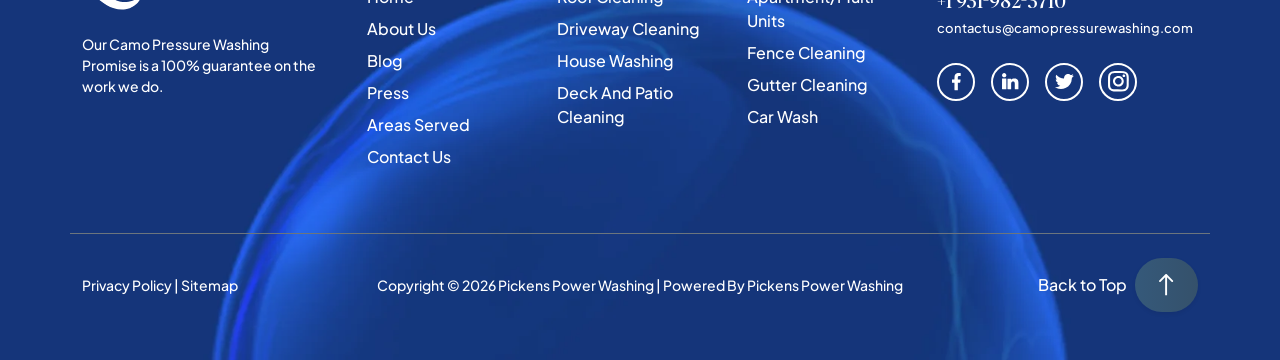
==== commit acf5a0cb: "about page sections done" ====
--- a/index.html
+++ b/index.html
@@ -91,6 +91,26 @@
     </header>
     <!-- ----------------------------------------------------------Home----------------------- -->
     <main class="home">
+        <section class="camo-repeatable-hero d-flex align-items-end"
+            style="  background: linear-gradient(45deg, #11B3DF -80%, #032978 40%, transparent 60%), url('./public/repeatble.avif') center/cover no-repeat;">
+            <div class="container py-5">
+                <div class="row">
+                    <div class="col-12 col-lg-7 text-white text-lg-start mt-5 py-5">
+                        <h2 class="  fw-bold  text-white">
+                            About Camo <br>
+                            Pressure Washing
+                        </h2>
+
+                        <p class=" mb-4 text-white">
+                            Camo Pressure Washing is a locally owned pressure washing company proudly serving Columbia,
+                            Spring Hill, and Franklin, TN. We specialize in residential and commercial exterior
+                            cleaning, delivering powerful results with professional care.
+                        </p>
+                    </div>
+                </div>
+            </div>
+        </section>
+
         <section class="   overflow-hidden  camo-hero position-relative w-100 vh-100 ">
             <img src="./public/hero-main.png" alt="Hero Image"
                 class="position-absolute top-0 start-0 w-100 h-100 object-fit-cover">
@@ -1112,6 +1132,166 @@
 
             </div>
         </section>
+        <!-- ------------------------------------------------------------ Camo  MISSTION------------------->
+        <section class="camo-mission camo-margin-top">
+            <div class="container py-5 px-5 bg-white shadow-lg">
+                <div class="row mb-5 align-items-center">
+                    <div class="col-lg-6">
+                        <h2 class="mb-4">Our Mission</h2>
+                    </div>
+                    <div class="col-lg-6">
+                        <p class="ps-lg-5 mt-sm-3">At Camo Pressure Washing, our mission is simple: to provide
+                            outstanding pressure washing
+                            services that leave homes and businesses cleaner, safer, and more beautiful. We’re committed
+                            to professionalism, honesty, and delivering spotless results that exceed expectations.</p>
+                    </div>
+                </div>
+                <div class="row align-items-stretch ">
+                    <div class="col-lg-6 mb-lg-0 mb-4">
+                        <img class="img-fluid" src="./public/aboutmission1.webp" alt="about">
+                    </div>
+                    <div class="col-lg-6 image-side-camo ">
+                        <div
+                            class="image p-4 d-flex flex-column justify-content-between overflow-hidden h-100 gap-5 gap-lg-5">
+                            <div class="img-wrapper">
+                                <img class="img-fluid eyeimage" src="./public/eye.png" alt="eye">
+                            </div>
+                            <div class="desc ">
+                                <h2 class="pb-3">Our Vision</h2>
+                                <p>We strive to be the most trusted and sought-after pressure washing company in
+                                    Columbia, Spring Hill, Franklin, and surrounding Tennessee communities. By combining
+                                    expert cleaning techniques with exceptional customer care, we aim to enhance the
+                                    look and longevity of every property we service.</p>
+                            </div>
+
+                        </div>
+                    </div>
+                </div>
+            </div>
+        </section>
+        <!-- ----------------------------------------------------------------SECTION 3 OUR VALUES---------------------- -->
+        <section class="camo-values camo-margin-top overflow-hidden">
+            <div class="container">
+                <div class="row" data-aos="fade-up">
+                    <div class="col-12">
+                        <h2 class="text-center">Our Values</h2>
+                        <p class="text-center mt-4">We operate with a strong set of core values that shape everything we
+                            do:
+                        </p>
+                    </div>
+                </div>
+                <div class="row" data-aos="fade-up">
+                    <div class="col-12">
+                        <div class="swiper valuesSlider mySwiper m-5 overflow-visible">
+                            <div class="swiper-wrapper" >
+                                <div class="col-12 col-md-6 col-lg-3 swiper-slide ">
+                                    <div
+                                        class=" h-100 border-0 shadow-sm p-4 bg-navy text-start  rounded-5 bg-white camo-six-card">
+                                        <div class="icon-circle bg-orange mb-4 ">
+                                            <img class="img-fluid " src="assets/value1.svg" alt="">
+                                        </div>
+                                        <h4 class="fw-bold mb-3 six-h4">Integrity</h4>
+                                        <p class="small  six-p">We believe in honest work and transparent communication.
+                                            From accurate estimates to dependable service, we do what we say and stand
+                                            behind every job we complete.</p>
+                                    </div>
+                                </div>
+
+                                <div class="col-12 col-md-6 col-lg-3 swiper-slide ">
+                                    <div
+                                        class=" h-100 border-0 shadow-sm p-4 bg-navy text-start rounded-5 bg-white camo-six-card">
+                                        <div class="icon-circle bg-orange mb-4 ">
+                                            <img class="img-fluid " src="assets/valu2.svg" alt="">
+                                        </div>
+                                        <h4 class="fw-bold mb-3 six-h4">Professionalism</h4>
+                                        <p class="small  six-p">Our team is trained, respectful, and detail-oriented. We
+                                            use professional-grade equipment and proven cleaning methods to deliver
+                                            safe, effective, and consistent results on every property.</p>
+                                    </div>
+                                </div>
+                                <div class="col-12 col-md-6 col-lg-3 swiper-slide ">
+                                    <div
+                                        class=" h-100 border-0 shadow-sm p-4 bg-navy text-start rounded-5 bg-white camo-six-card">
+                                        <div class="icon-circle bg-orange mb-4 ">
+                                            <img class="img-fluid " src="assets/value3.svg" alt="">
+                                        </div>
+                                        <h4 class="fw-bold mb-3 six-h4">Customer Commitment</h4>
+                                        <p class="small  six-p">Customer satisfaction is at the core of everything we
+                                            do. We listen to your needs, respect your time and property, and ensure
+                                            you’re completely satisfied with the final results.</p>
+                                    </div>
+                                </div>
+                                <div class="col-12 col-md-6 col-lg-3 swiper-slide ">
+                                    <div
+                                        class=" h-100 border-0 shadow-sm p-4 bg-navy text-start rounded-5 bg-white camo-six-card">
+                                        <div class="icon-circle bg-orange mb-4 ">
+                                            <img class="img-fluid " src="assets/value4.svg" alt="">
+                                        </div>
+                                        <h4 class="fw-bold mb-3 six-h4">Quality Workmanship</h4>
+                                        <p class="small  six-p">We never cut corners. Every surface is cleaned with care
+                                            and precision to ensure long-lasting cleanliness and enhanced curb appeal.
+                                        </p>
+                                    </div>
+                                </div>
+                                <div class="col-12 col-md-6 col-lg-3 swiper-slide ">
+                                    <div
+                                        class=" h-100 border-0 shadow-sm p-4 bg-navy text-start rounded-5 bg-white camo-six-card">
+                                        <div class="icon-circle bg-orange mb-4 ">
+                                            <img class="img-fluid " src="assets/value5.svg" alt="">
+                                        </div>
+                                        <h4 class="fw-bold mb-3 six-h4">Community Focus</h4>
+                                        <p class="small  six-p">As a local company, we take pride in serving our
+                                            community. We’re committed to building long-term relationships and helping
+                                            homes and businesses in our area look their best.</p>
+                                    </div>
+                                </div>
+
+                            </div>
+                        </div>
+                    </div>
+                </div>
+            </div>
+        </section>
+        <!-- ---------------------------------------------------------------local pressure washing ---------------------------- -->
+        <section class="overflow-hidden camo-five d-flex align-items-end camo-margin-top"
+            style="background: url('./public/AB-DOT.webp') center/cover no-repeat; min-height: 80vh;">
+
+            <div class="container pb-5 pt-3">
+                <div class="row">
+                    <div class="col-12 col-lg-7 text-white text-start pt-5 pb-2">
+                        <h2 class="display-5 display-lg-4 fw-bold mb-3 text-white" data-aos="fade-right"
+                            data-aos-duration="1000">
+                            Who We Are
+                        </h2>
+
+                        <p class="mb-2 text-white" data-aos="fade-right" data-aos-duration="1000">
+                            Camo Pressure Washing is a locally owned and operated pressure washing company serving
+                            Columbia, Spring Hill, Franklin, TN, and nearby areas. We specialize in residential and
+                            commercial exterior cleaning, including house washing, driveway and concrete cleaning,
+                            gutter cleaning, and more.
+                        </p>
+                    </div>
+                </div>
+
+                <div class="row align-items-center mt-0">
+                    <div class="col-12 col-lg-9">
+                        <p class="mb-4 text-white" data-aos="fade-right" data-aos-duration="1000">
+                            Our experienced team uses state-of-the-art equipment and proven techniques to deliver clean
+                            surfaces and long-lasting results. Whether you’re preparing your home for sale, refreshing
+                            your business exterior, or maintaining a pristine property, we’re here to help with
+                            professionalism you can trust.
+                        </p>
+                    </div>
+
+                    <div
+                        class="col-12 col-lg-3 d-flex align-items-center justify-content-center justify-content-lg-end mt-2 mt-lg-0">
+                        <div class="side-line me-3"></div>
+                        <img src="./public/sec5right.webp" class="img-fluid side-icon" alt="Icon">
+                    </div>
+                </div>
+
+            </div>
+        </section>
     </main>
 
 
@@ -1242,7 +1422,7 @@
 
         </div>
     </footer>
-    
+
     <script src="./javscript/aos.js"></script>
     <script src="./javscript/swiper.js"></script>
     <script src="./javscript/bootstrap.js"></script>
--- a/css/custom-style.css
+++ b/css/custom-style.css
@@ -761,4 +761,43 @@
 .center-scroll-down-icon .scroll-down-img {
     width: 70px;
     height: 70px;
-}+}
+
+/* camo-repeatable-hero  */
+.camo-repeatable-hero{
+    height: 85vh;
+} 
+/* --------------------------------------------------------------------------------SECTION TWO MISSION-------------------------- */
+section.camo-mission .container {
+    border-radius: 50px;
+}
+
+section.camo-mission .image {
+    background-color: #CAF6FF;
+    border-radius: 46px;
+    padding: 45px  !important;
+}
+/* -----------------------------------------------------------------SECTION 3 OUR VLAUES SLIDER---------------------------- */
+.valuesSlider .swiper {
+    width: 100%;
+    height: 100%;
+}
+.swiper-slide .camo-six-card {
+    height: 400px !important;
+
+}
+.valuesSlider .swiper-slide {
+    text-align: center;
+    font-size: 18px;
+    display: flex;
+    justify-content: center;
+    align-items: center;
+}
+.valuesSlider .swiper-slide img {
+    display: block;
+    width: 100%;
+    object-fit: cover;
+}
+.valuesSlider .icon-circle {
+    padding: 12px;
+}
--- a/css/responsive-style.css
+++ b/css/responsive-style.css
@@ -5,6 +5,11 @@
 
     .bubble-img {
         height: 300px !important;
+    }
+
+    /* mission  */
+    section.camo-mission p {
+        font-size: 15px;
     }
 }
 
@@ -97,6 +102,18 @@
     /* footer */
     .email-footer {
         font-size: 13px;
+    }
+
+    /* our mission */
+    section.camo-mission .desc h2,
+    section.camo-mission p {
+        padding: 0 !important;
+    }
+
+    section.camo-mission .image {
+        background-color: #CAF6FF;
+        border-radius: 46px;
+        padding: 24px !important;
     }
 }
 
@@ -150,6 +167,10 @@
         min-height: 450px;
     }
 
+    /* mission */
+    section.camo-mission .container {
+        padding: 50px 30px !important;
+    }
 }
 
 @media (min-width:1950px) {}
@@ -282,4 +303,13 @@
     .camo-hero {
         padding-bottom: 80px;
     }
+
+    /* mission */
+    section.camo-mission .eyeimage {
+        width: 25%;
+    }
+        /* who we are  */
+    section.overflow-hidden.camo-five.d-flex.align-items-end.camo-margin-top{
+        background-position: left !important;
+    }
 }
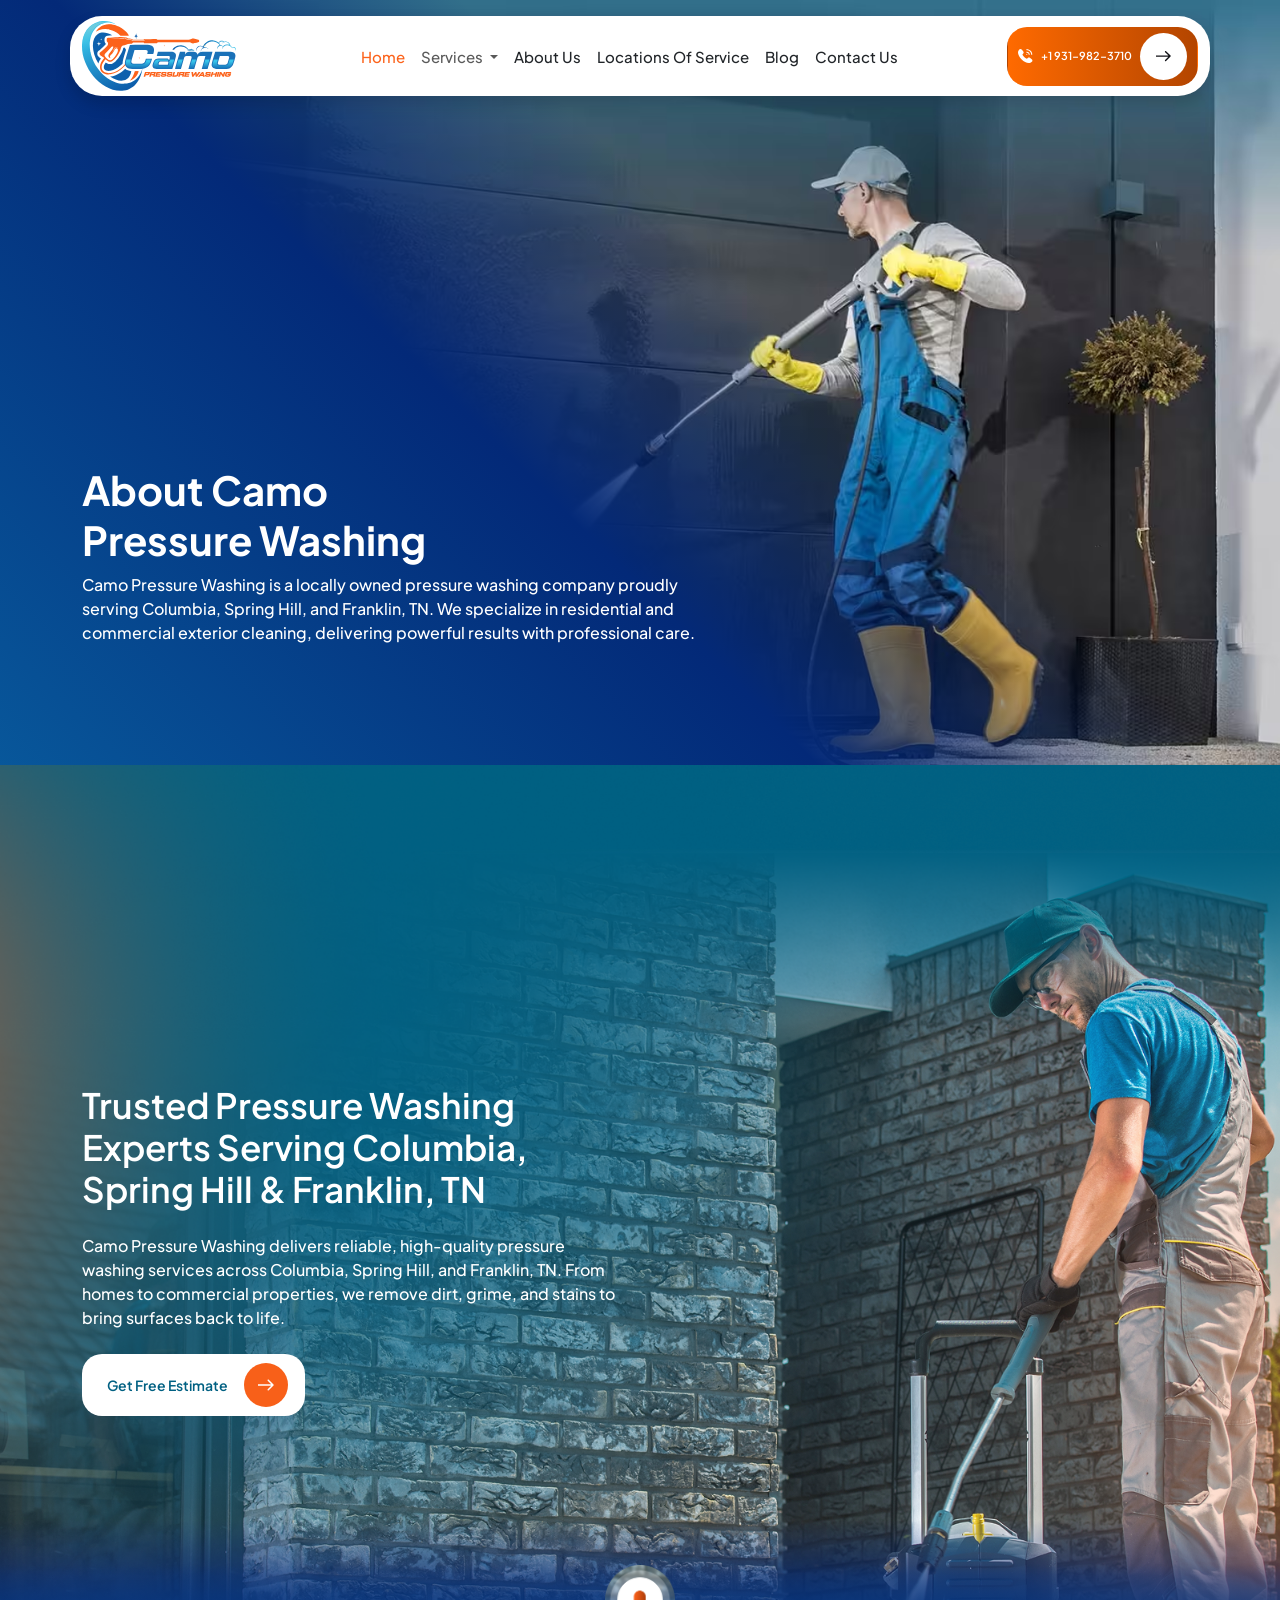
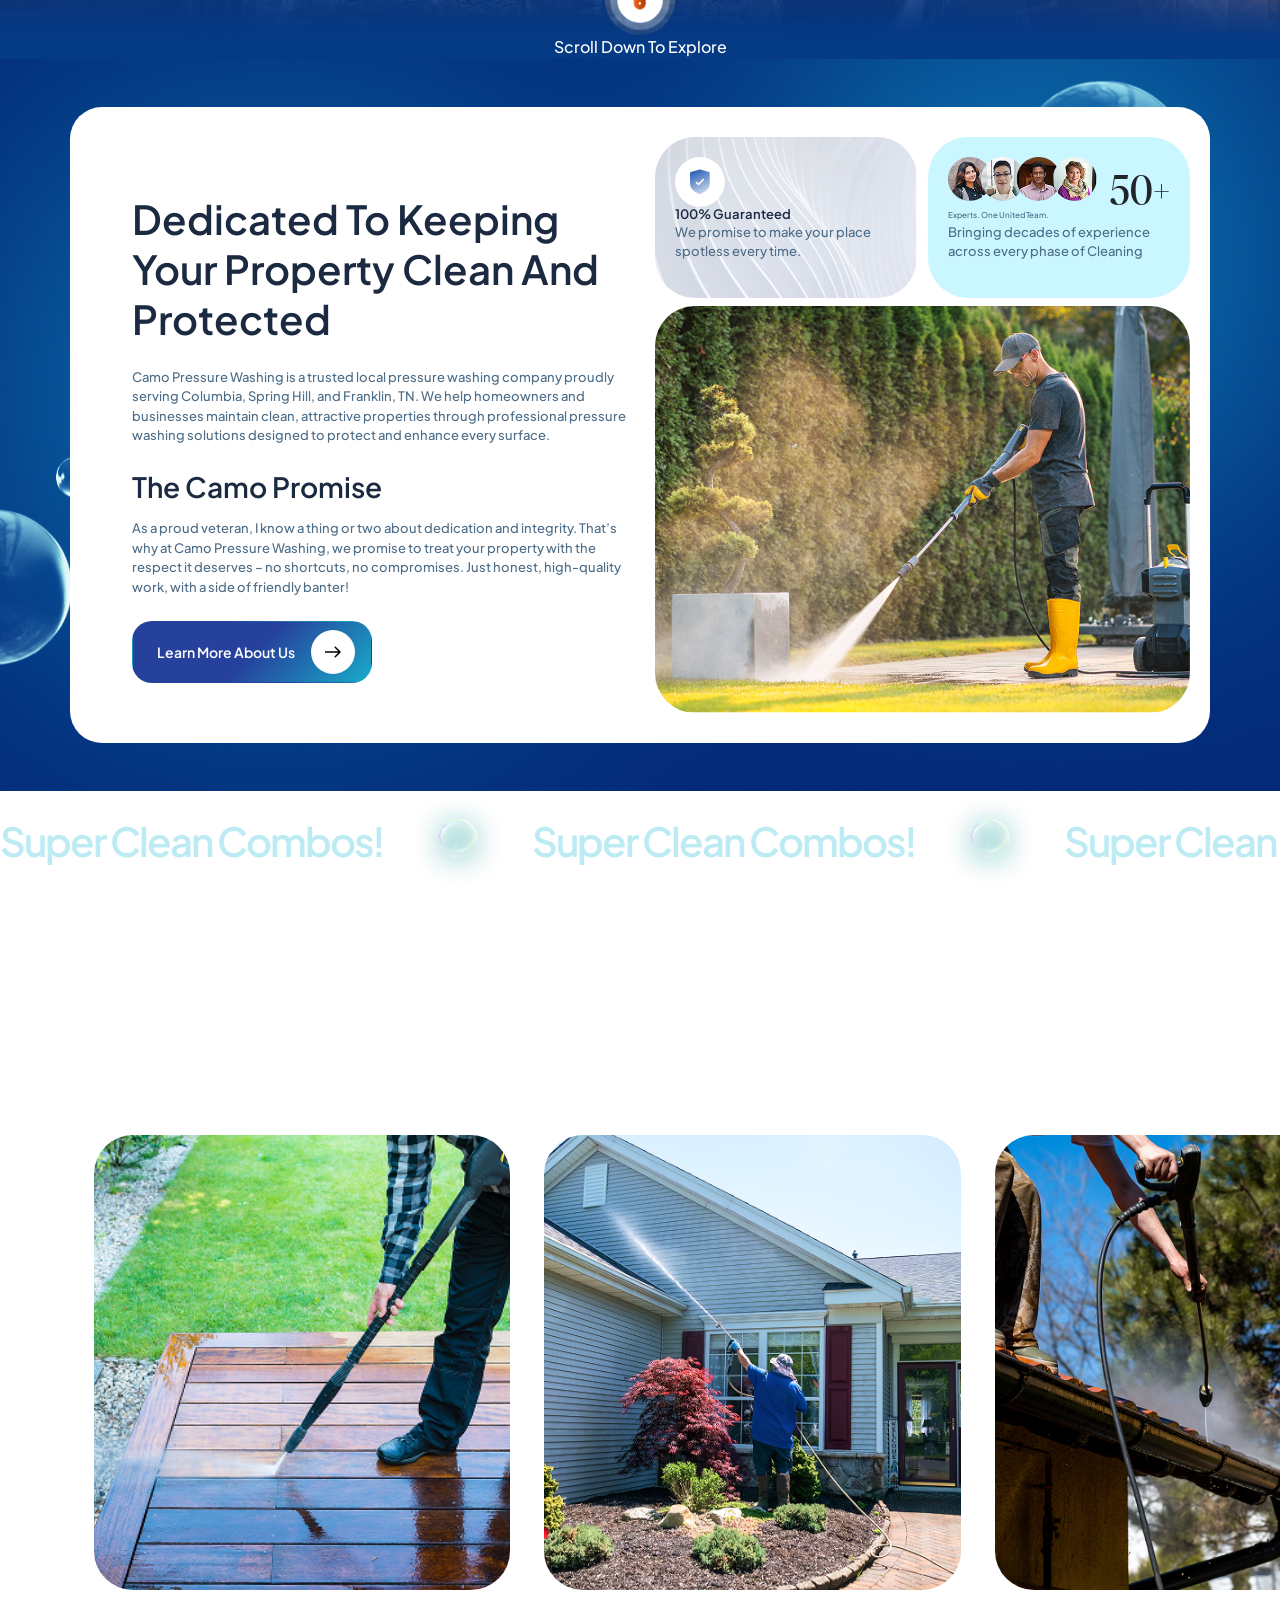
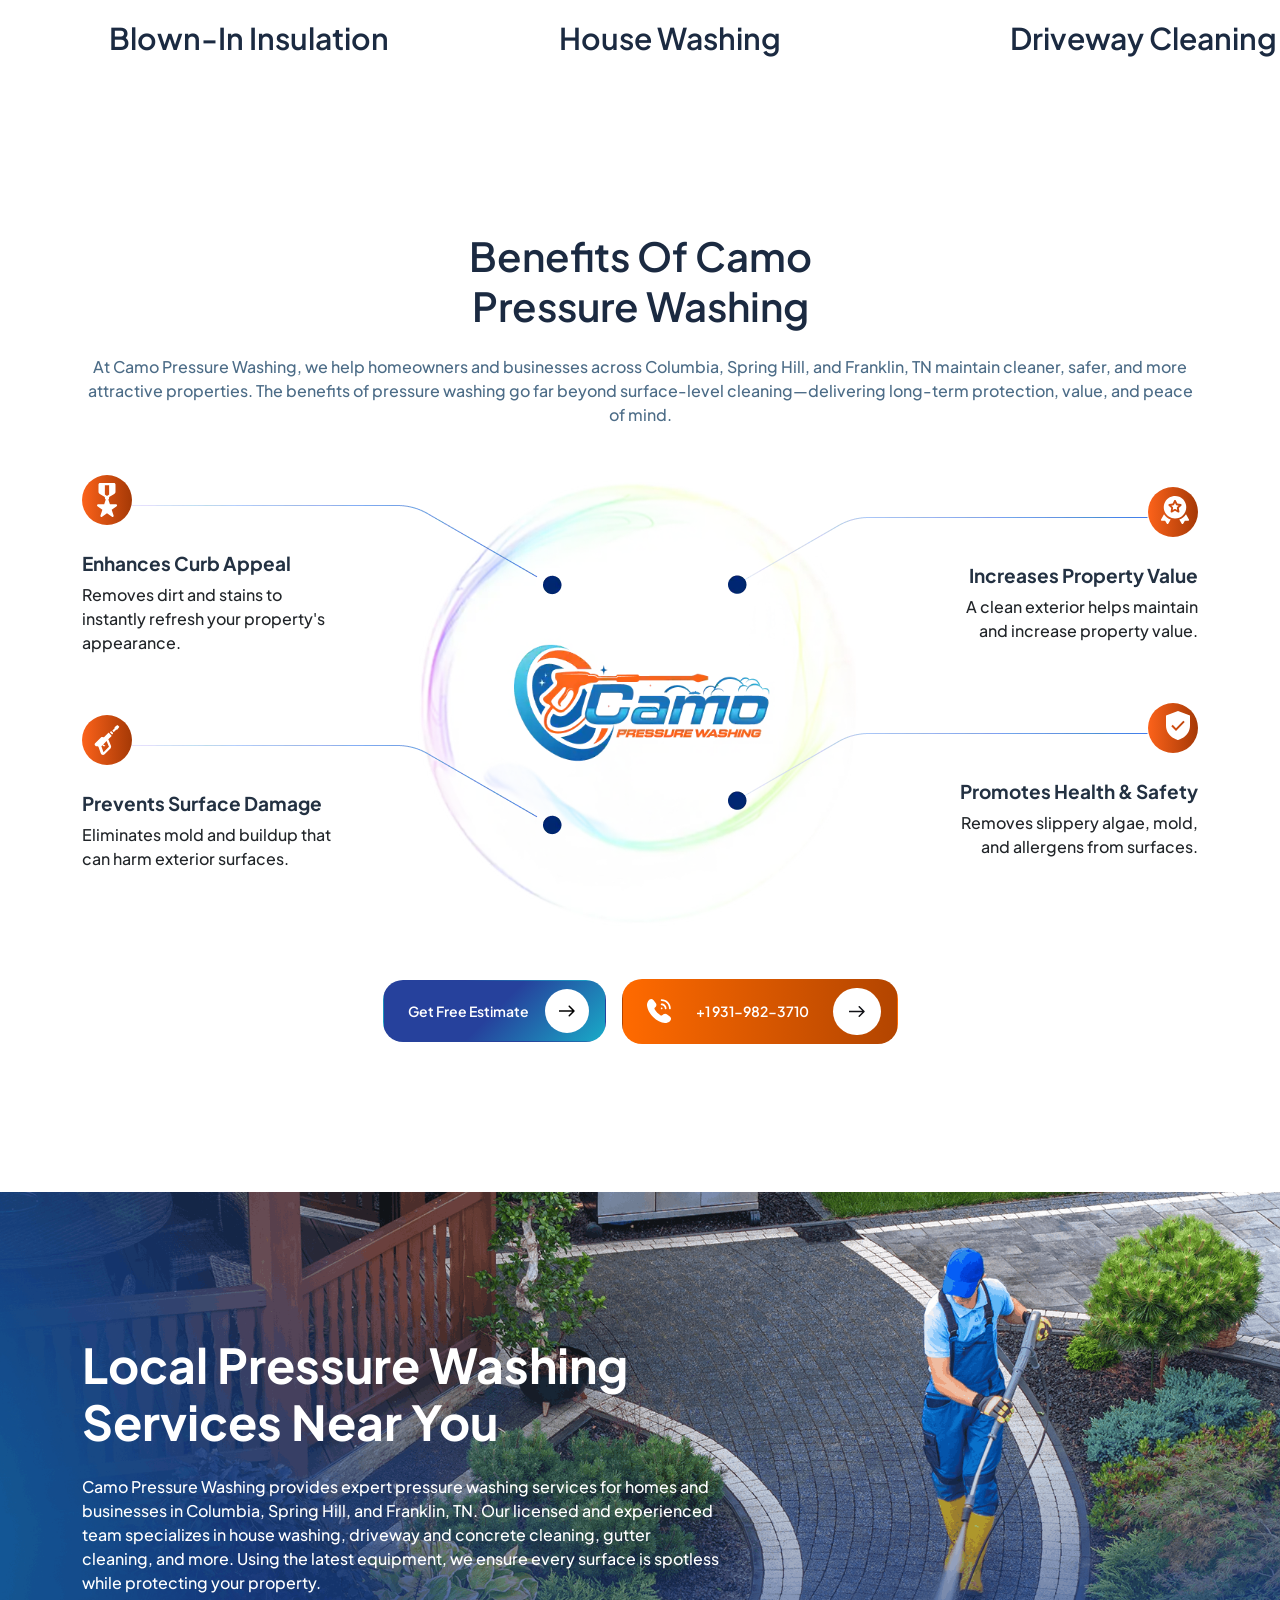
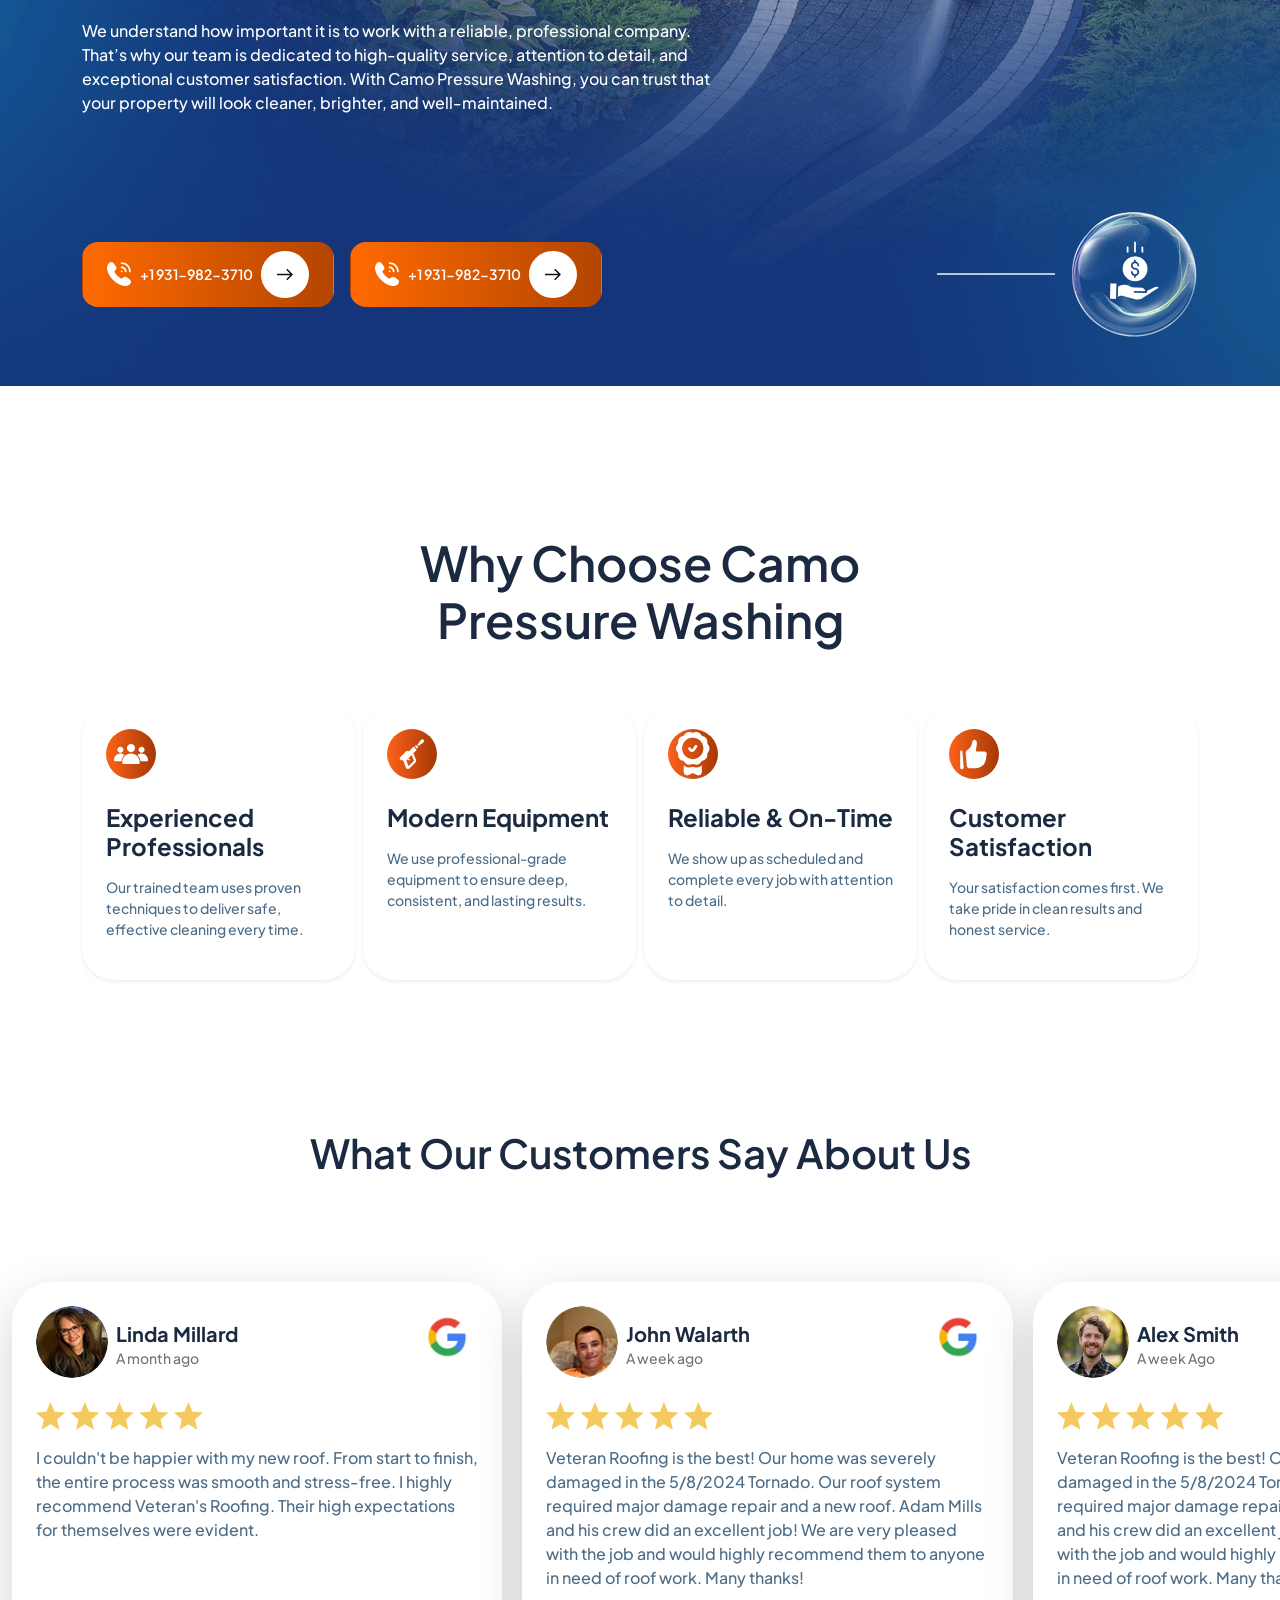
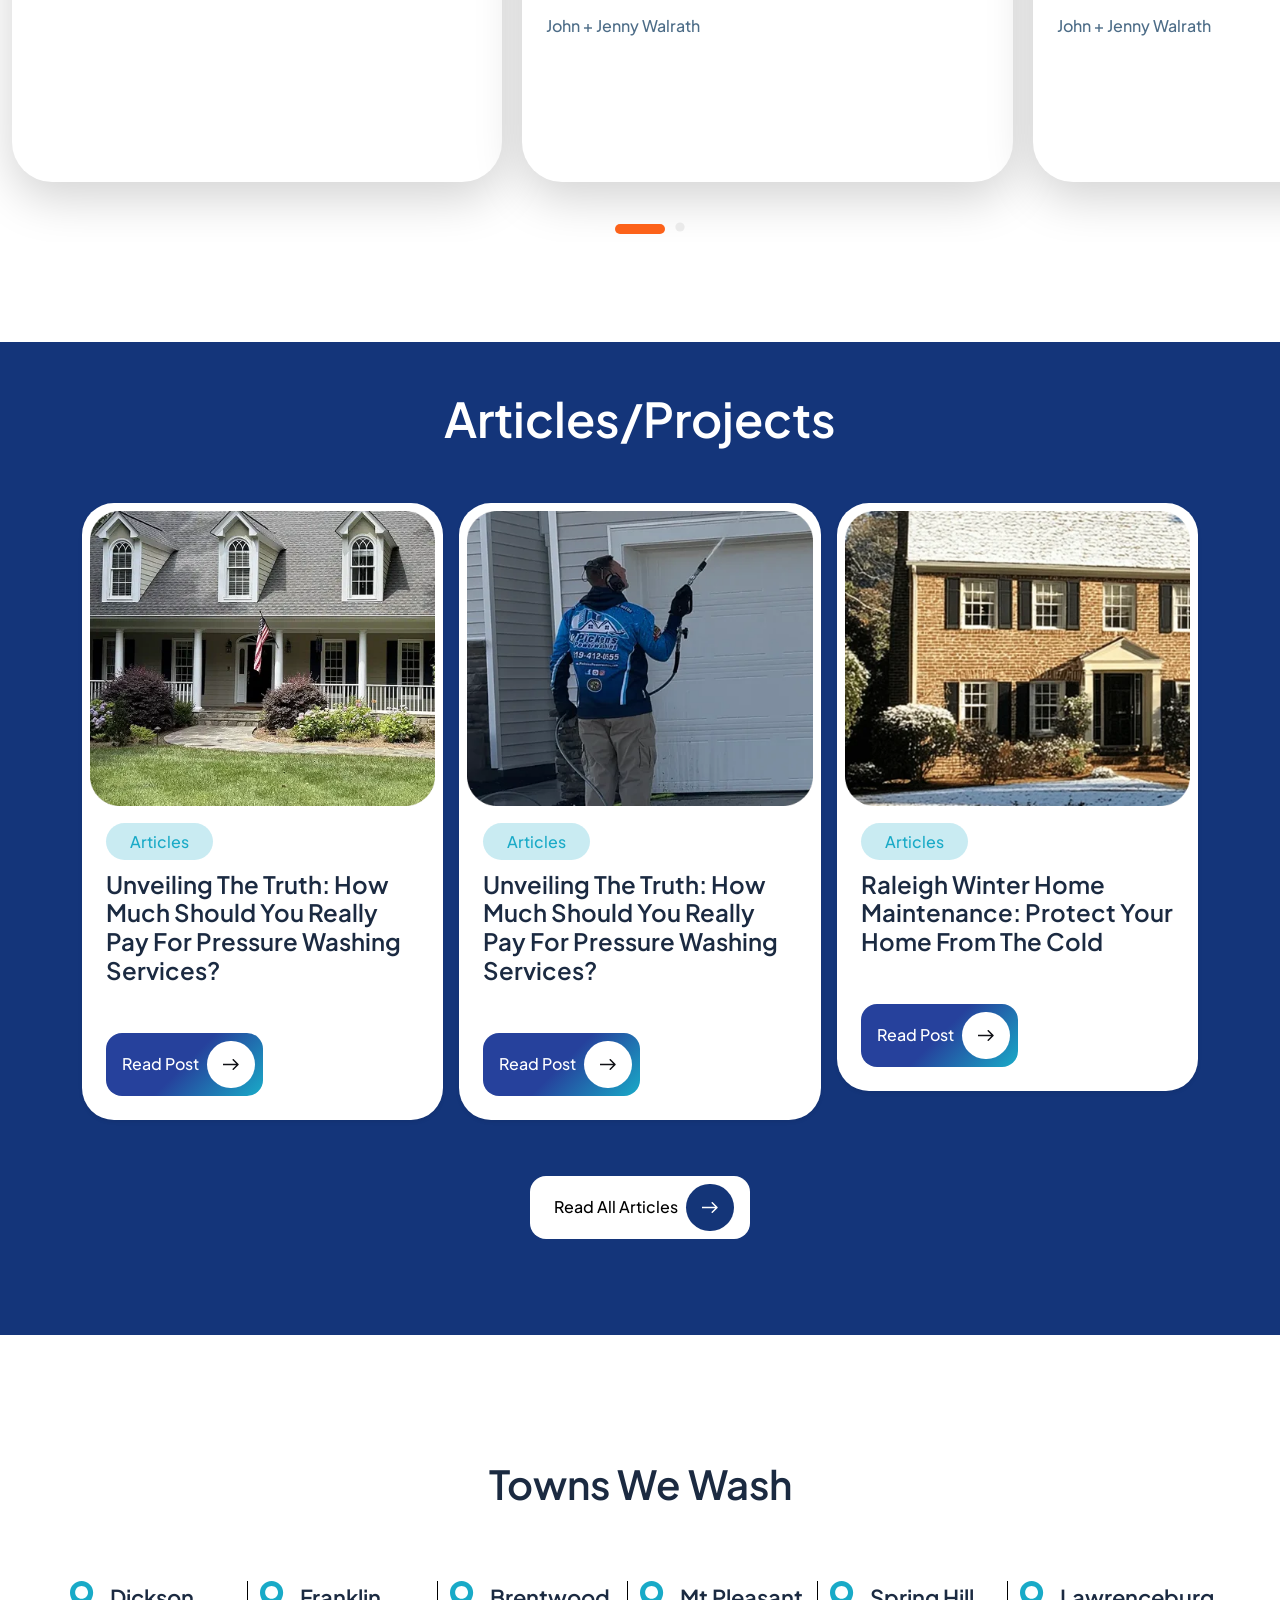
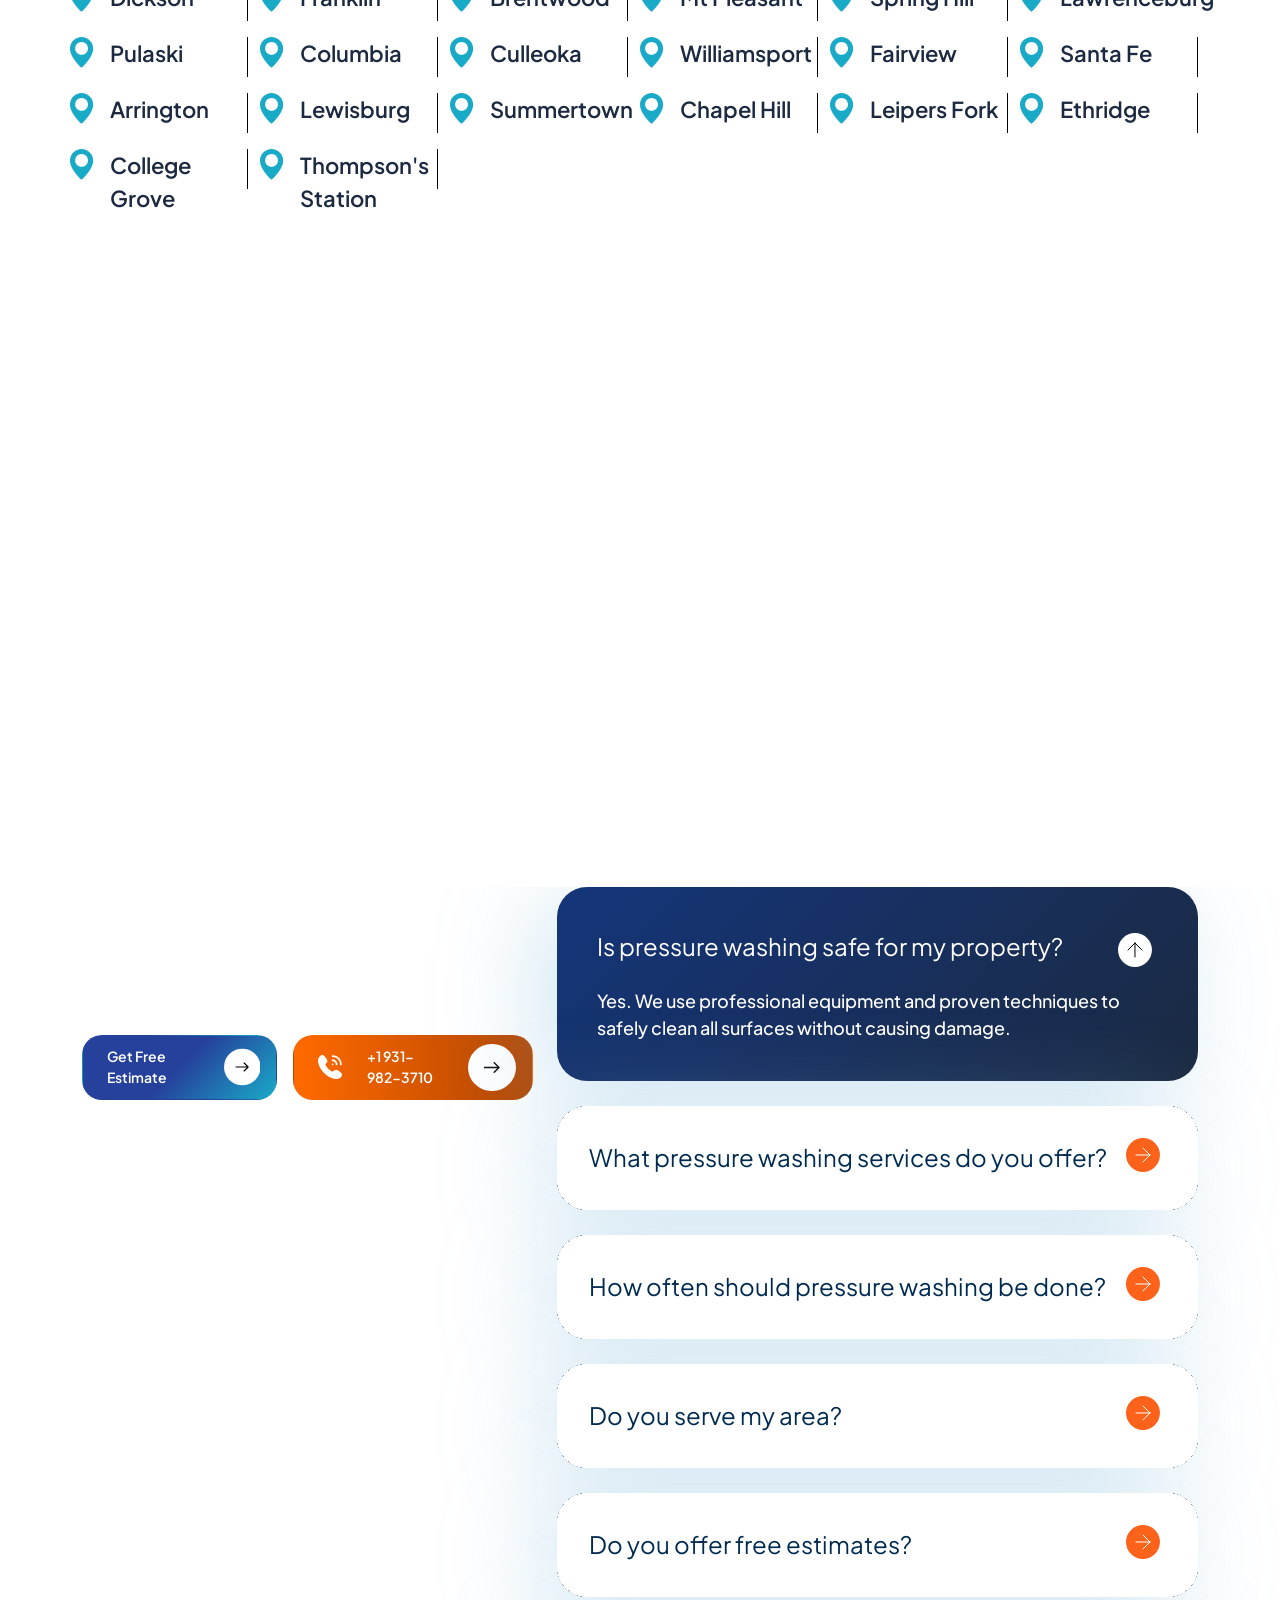
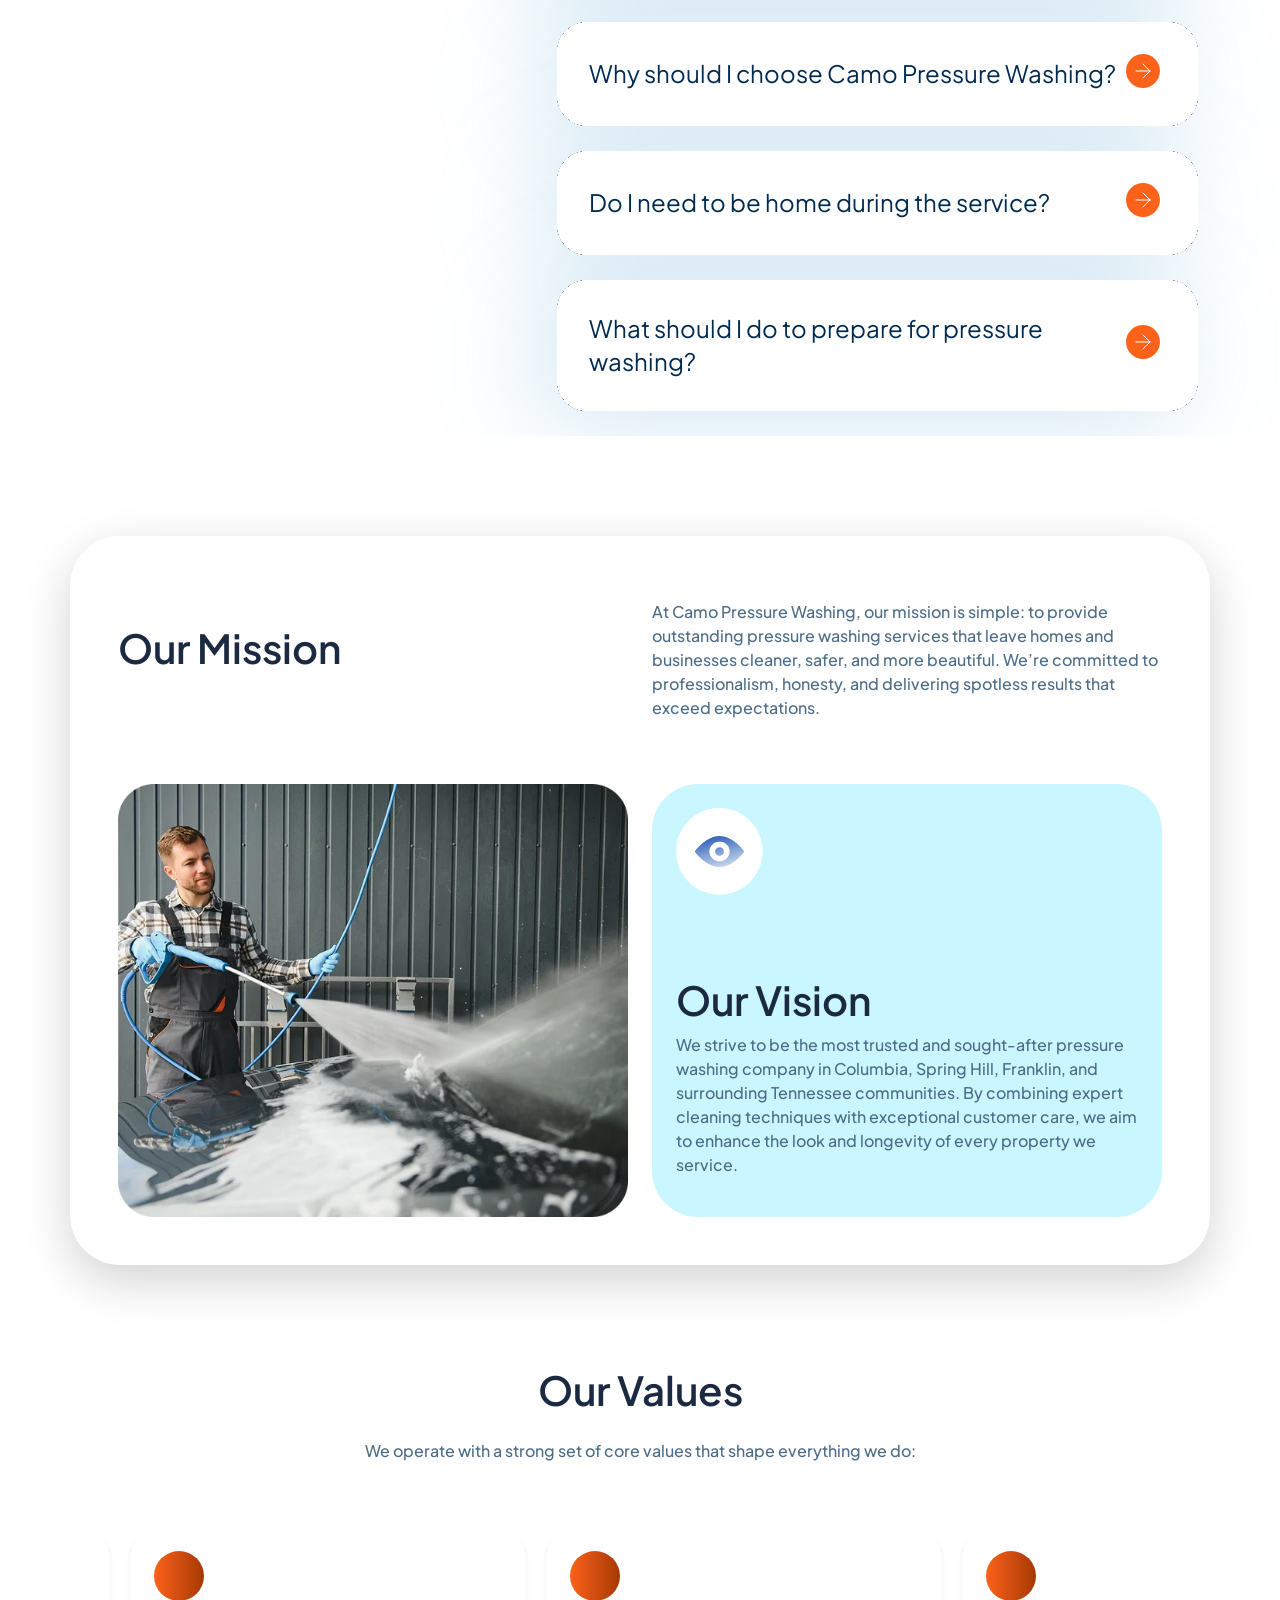
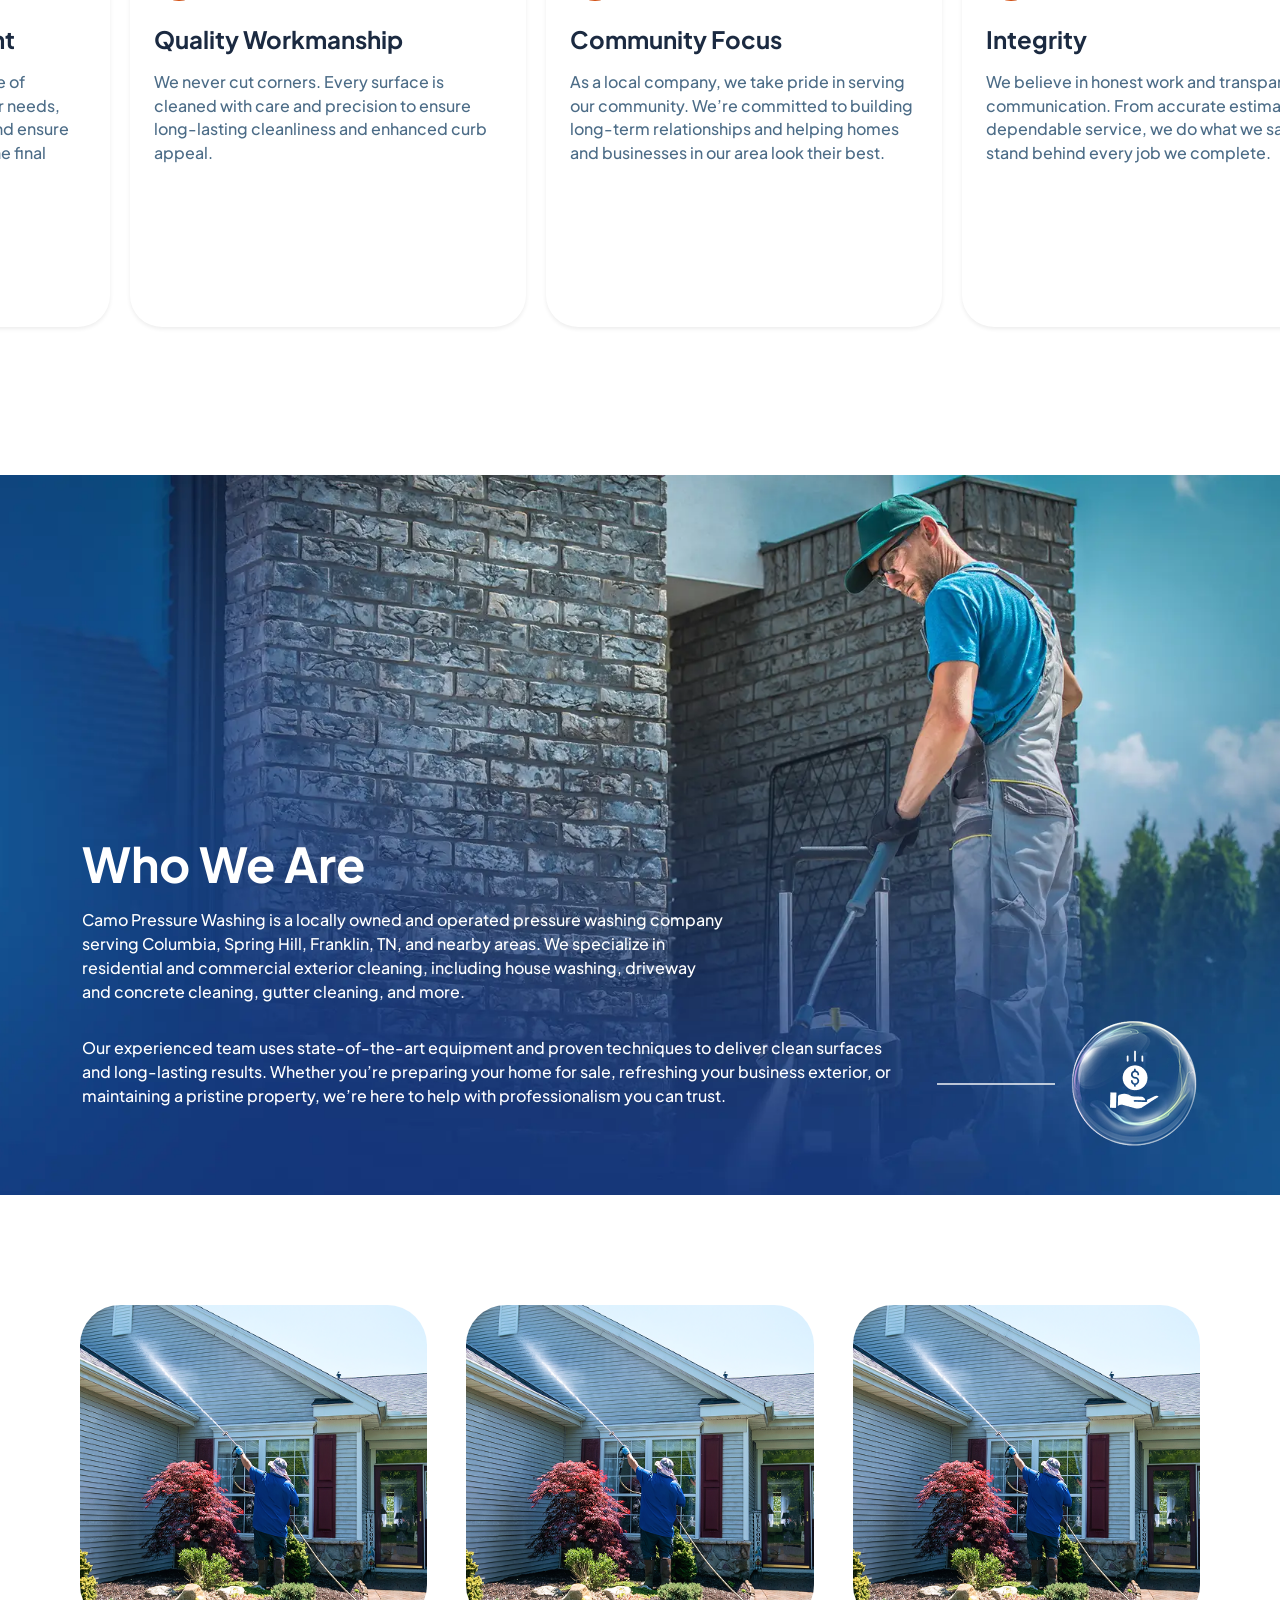
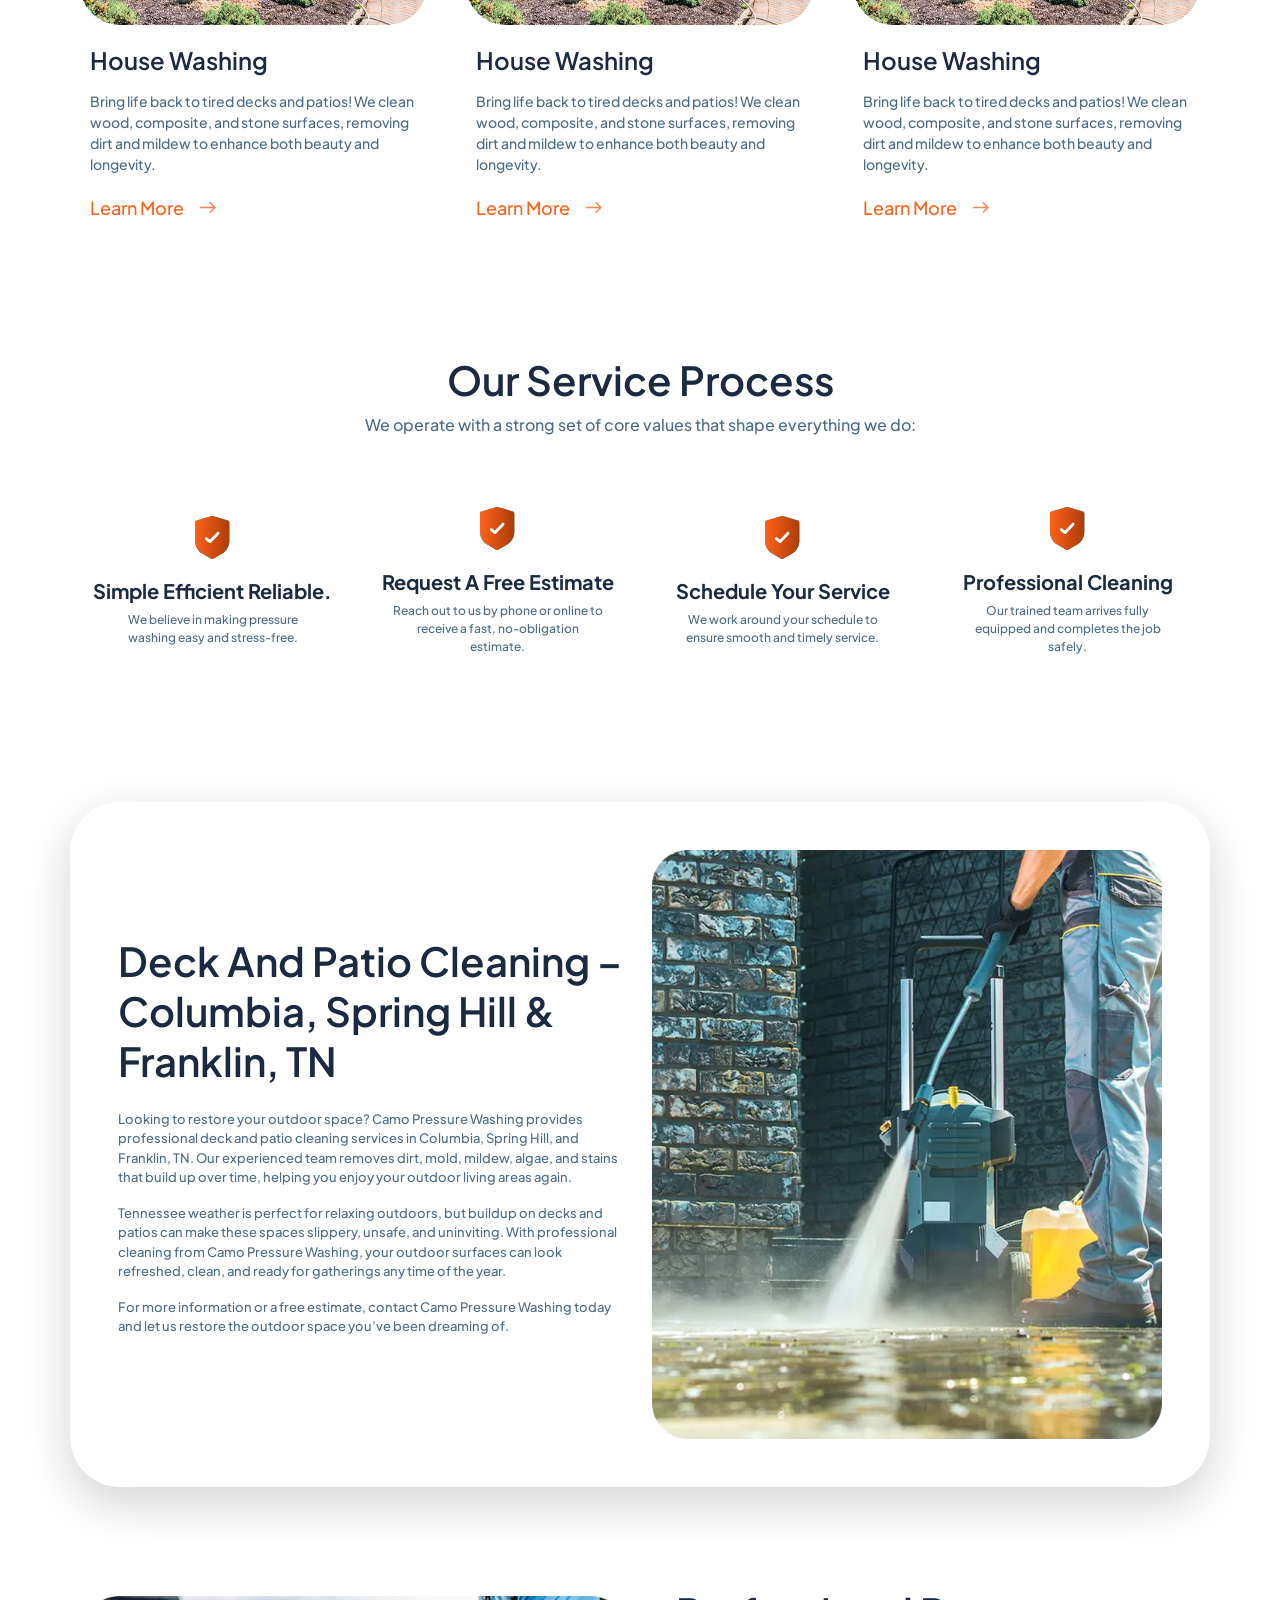
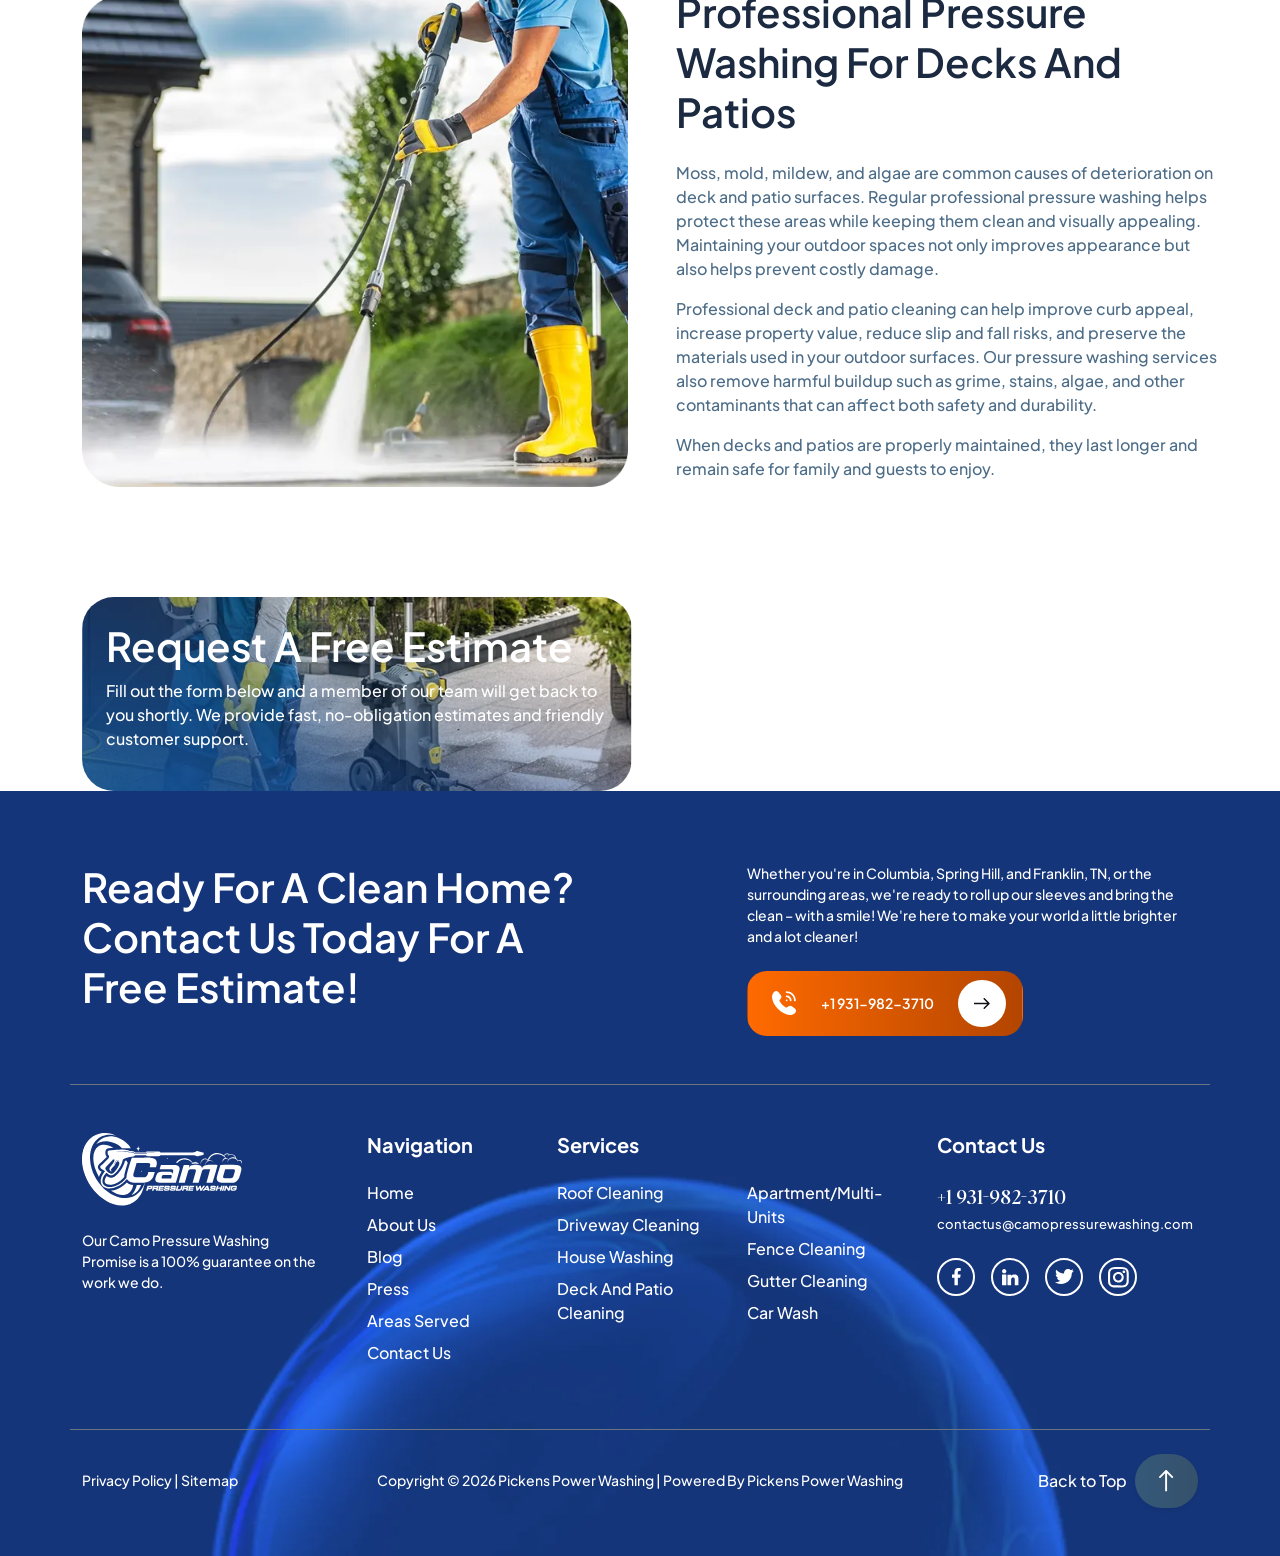
==== commit 79e8b798: "3 pages sections done" ====
--- a/index.html
+++ b/index.html
@@ -1183,7 +1183,7 @@
                 <div class="row" data-aos="fade-up">
                     <div class="col-12">
                         <div class="swiper valuesSlider mySwiper m-5 overflow-visible">
-                            <div class="swiper-wrapper" >
+                            <div class="swiper-wrapper">
                                 <div class="col-12 col-md-6 col-lg-3 swiper-slide ">
                                     <div
                                         class=" h-100 border-0 shadow-sm p-4 bg-navy text-start  rounded-5 bg-white camo-six-card">
@@ -1292,6 +1292,272 @@
 
             </div>
         </section>
+        <!-- about page end -->
+        <!-- services page start-->
+        <section class="services-card-section camo-margin-top">
+            <div class="services-card-wrapper-for-page container">
+                <div class="row justify-content-md-between justify-content-center gap-3" data-aos="fade-up">
+                    <div class="services-card">
+                        <a href="#">
+                            <img class="mb-3 object-fit-cover" decoding="async" src="./public/services (1).png"
+                                alt="servicesOne.png">
+                        </a>
+                        <div class="content">
+                            <h4 class="mb-3">House Washing</h4>
+                            <p class="mb-4">Bring life back to tired decks and patios! We clean wood, composite, and
+                                stone
+                                surfaces, removing dirt and mildew to enhance both beauty and longevity.</p>
+                            <a href="#" class="learnMoreLink d-flex align-items-center gap-3">
+                                Learn More
+                                <svg width="16" height="12" viewBox="0 0 16 12" fill="none"
+                                    xmlns="http://www.w3.org/2000/svg">
+                                    <path
+                                        d="M15.5303 6.05328C15.8232 5.76039 15.8232 5.28551 15.5303 4.99262L10.7574 0.219649C10.4645 -0.0732441 9.98959 -0.0732442 9.6967 0.219649C9.40381 0.512543 9.40381 0.987416 9.6967 1.28031L13.9393 5.52295L9.6967 9.76559C9.40381 10.0585 9.40381 10.5334 9.6967 10.8263C9.98959 11.1191 10.4645 11.1191 10.7574 10.8263L15.5303 6.05328ZM0 5.52295L-6.55671e-08 6.27295L15 6.27295L15 5.52295L15 4.77295L6.55671e-08 4.77295L0 5.52295Z"
+                                        fill="#FC621A" fill-opacity="0.776471"></path>
+                                </svg>
+                            </a>
+                        </div>
+                    </div>
+                    <div class="services-card">
+                        <a href="#">
+                            <img class="mb-3 object-fit-cover" decoding="async" src="./public/services (1).png"
+                                alt="servicesOne.png">
+                        </a>
+                        <div class="content">
+                            <h4 class="mb-3">House Washing</h4>
+                            <p class="mb-4">Bring life back to tired decks and patios! We clean wood, composite, and
+                                stone
+                                surfaces, removing dirt and mildew to enhance both beauty and longevity.</p>
+                            <a href="#" class="learnMoreLink d-flex align-items-center gap-3">
+                                Learn More
+                                <svg width="16" height="12" viewBox="0 0 16 12" fill="none"
+                                    xmlns="http://www.w3.org/2000/svg">
+                                    <path
+                                        d="M15.5303 6.05328C15.8232 5.76039 15.8232 5.28551 15.5303 4.99262L10.7574 0.219649C10.4645 -0.0732441 9.98959 -0.0732442 9.6967 0.219649C9.40381 0.512543 9.40381 0.987416 9.6967 1.28031L13.9393 5.52295L9.6967 9.76559C9.40381 10.0585 9.40381 10.5334 9.6967 10.8263C9.98959 11.1191 10.4645 11.1191 10.7574 10.8263L15.5303 6.05328ZM0 5.52295L-6.55671e-08 6.27295L15 6.27295L15 5.52295L15 4.77295L6.55671e-08 4.77295L0 5.52295Z"
+                                        fill="#FC621A" fill-opacity="0.776471"></path>
+                                </svg>
+                            </a>
+                        </div>
+                    </div>
+                    <div class="services-card">
+                        <a href="#">
+                            <img class="mb-3 object-fit-cover" decoding="async" src="./public/services (1).png"
+                                alt="servicesOne.png">
+                        </a>
+                        <div class="content">
+                            <h4 class="mb-3">House Washing</h4>
+                            <p class="mb-4">Bring life back to tired decks and patios! We clean wood, composite, and
+                                stone
+                                surfaces, removing dirt and mildew to enhance both beauty and longevity.</p>
+                            <a href="#" class="learnMoreLink d-flex align-items-center gap-3">
+                                Learn More
+                                <svg width="16" height="12" viewBox="0 0 16 12" fill="none"
+                                    xmlns="http://www.w3.org/2000/svg">
+                                    <path
+                                        d="M15.5303 6.05328C15.8232 5.76039 15.8232 5.28551 15.5303 4.99262L10.7574 0.219649C10.4645 -0.0732441 9.98959 -0.0732442 9.6967 0.219649C9.40381 0.512543 9.40381 0.987416 9.6967 1.28031L13.9393 5.52295L9.6967 9.76559C9.40381 10.0585 9.40381 10.5334 9.6967 10.8263C9.98959 11.1191 10.4645 11.1191 10.7574 10.8263L15.5303 6.05328ZM0 5.52295L-6.55671e-08 6.27295L15 6.27295L15 5.52295L15 4.77295L6.55671e-08 4.77295L0 5.52295Z"
+                                        fill="#FC621A" fill-opacity="0.776471"></path>
+                                </svg>
+                            </a>
+                        </div>
+                    </div>
+                </div>
+            </div>
+        </section>
+        <!-- prosses circul section -->
+        <section class="process-section camo-margin-top bg-none">
+            <div class="process-section-wrapper container">
+                <h2 class="text-center">Our Service Process</h2>
+                <p class="text-center">We operate with a strong set of core values that shape everything we do:</p>
+
+                <div class="row g-lg-4 justify-content-center text-center mt-3">
+                    <!-- Item 1 -->
+
+                    <div class="process-circle d-flex flex-column justify-content-center align-items-center">
+                        <svg width="35" height="43" viewBox="0 0 35 43" fill="none" xmlns="http://www.w3.org/2000/svg">
+                            <path
+                                d="M17.7728 0.0826544C17.3872 -0.0275515 16.9783 -0.0275515 16.5927 0.0826544L1.55779 4.37834C0.635718 4.64177 0 5.48457 0 6.44354V24.7391C0 30.1345 2.891 35.1162 7.57551 37.793L16.1172 42.6738C16.7775 43.0512 17.588 43.0512 18.2483 42.6738L26.7901 37.793C31.4745 35.1162 34.3655 30.1345 34.3655 24.7391V6.44354C34.3655 5.48457 33.7297 4.64177 32.8077 4.37834L17.7728 0.0826544Z"
+                                fill="#1AACCA"></path>
+                            <path
+                                d="M17.7728 0.0826544C17.3872 -0.0275515 16.9783 -0.0275515 16.5927 0.0826544L1.55779 4.37834C0.635718 4.64177 0 5.48457 0 6.44354V24.7391C0 30.1345 2.891 35.1162 7.57551 37.793L16.1172 42.6738C16.7775 43.0512 17.588 43.0512 18.2483 42.6738L26.7901 37.793C31.4745 35.1162 34.3655 30.1345 34.3655 24.7391V6.44354C34.3655 5.48457 33.7297 4.64177 32.8077 4.37834L17.7728 0.0826544Z"
+                                fill="url(#paint0_linear_2067_1503)"></path>
+                            <path
+                                d="M23.027 15.8744C22.6627 15.8865 22.3176 16.0403 22.065 16.3029C19.3847 18.989 17.3378 21.2324 14.8502 23.7714L12.2004 21.5326C12.0597 21.4137 11.8971 21.3237 11.7216 21.2678C11.5462 21.2119 11.3614 21.1912 11.178 21.2068C10.9945 21.2224 10.8159 21.274 10.6525 21.3588C10.489 21.4435 10.3438 21.5597 10.2253 21.7006C10.1068 21.8416 10.0173 22.0045 9.96189 22.1801C9.90646 22.3557 9.88623 22.5405 9.90234 22.7239C9.91846 22.9073 9.97061 23.0858 10.0558 23.249C10.141 23.4122 10.2576 23.5571 10.3988 23.6752L14.0369 26.7535C14.3045 26.979 14.647 27.096 14.9966 27.0814C15.3463 27.0668 15.6778 26.9217 15.9258 26.6748C18.9398 23.6544 21.0853 21.2419 24.0414 18.2794C24.2445 18.0831 24.3834 17.83 24.4399 17.5534C24.4965 17.2767 24.468 16.9894 24.3583 16.7293C24.2485 16.4691 24.0626 16.2482 23.825 16.0956C23.5874 15.9431 23.3092 15.8659 23.027 15.8744Z"
+                                fill="white"></path>
+                            <defs>
+                                <linearGradient id="paint0_linear_2067_1503" x1="-1.60002e-08" y1="21.4784" x2="37.6331"
+                                    y2="23.2928" gradientUnits="userSpaceOnUse">
+                                    <stop stop-color="#FC621A"></stop>
+                                    <stop offset="1" stop-color="#A53906"></stop>
+                                </linearGradient>
+                            </defs>
+                        </svg>
+                        <h5>Simple Efficient Reliable.</h5>
+                        <p>
+                            We believe in making pressure washing easy and stress-free.
+                        </p>
+                    </div>
+
+
+                    <!-- Item 2 -->
+
+                    <div class="process-circle d-flex flex-column justify-content-center align-items-center">
+                        <svg width="35" height="43" viewBox="0 0 35 43" fill="none" xmlns="http://www.w3.org/2000/svg">
+                            <path
+                                d="M17.7728 0.0826544C17.3872 -0.0275515 16.9783 -0.0275515 16.5927 0.0826544L1.55779 4.37834C0.635718 4.64177 0 5.48457 0 6.44354V24.7391C0 30.1345 2.891 35.1162 7.57551 37.793L16.1172 42.6738C16.7775 43.0512 17.588 43.0512 18.2483 42.6738L26.7901 37.793C31.4745 35.1162 34.3655 30.1345 34.3655 24.7391V6.44354C34.3655 5.48457 33.7297 4.64177 32.8077 4.37834L17.7728 0.0826544Z"
+                                fill="#1AACCA"></path>
+                            <path
+                                d="M17.7728 0.0826544C17.3872 -0.0275515 16.9783 -0.0275515 16.5927 0.0826544L1.55779 4.37834C0.635718 4.64177 0 5.48457 0 6.44354V24.7391C0 30.1345 2.891 35.1162 7.57551 37.793L16.1172 42.6738C16.7775 43.0512 17.588 43.0512 18.2483 42.6738L26.7901 37.793C31.4745 35.1162 34.3655 30.1345 34.3655 24.7391V6.44354C34.3655 5.48457 33.7297 4.64177 32.8077 4.37834L17.7728 0.0826544Z"
+                                fill="url(#paint0_linear_2067_1503)"></path>
+                            <path
+                                d="M23.027 15.8744C22.6627 15.8865 22.3176 16.0403 22.065 16.3029C19.3847 18.989 17.3378 21.2324 14.8502 23.7714L12.2004 21.5326C12.0597 21.4137 11.8971 21.3237 11.7216 21.2678C11.5462 21.2119 11.3614 21.1912 11.178 21.2068C10.9945 21.2224 10.8159 21.274 10.6525 21.3588C10.489 21.4435 10.3438 21.5597 10.2253 21.7006C10.1068 21.8416 10.0173 22.0045 9.96189 22.1801C9.90646 22.3557 9.88623 22.5405 9.90234 22.7239C9.91846 22.9073 9.97061 23.0858 10.0558 23.249C10.141 23.4122 10.2576 23.5571 10.3988 23.6752L14.0369 26.7535C14.3045 26.979 14.647 27.096 14.9966 27.0814C15.3463 27.0668 15.6778 26.9217 15.9258 26.6748C18.9398 23.6544 21.0853 21.2419 24.0414 18.2794C24.2445 18.0831 24.3834 17.83 24.4399 17.5534C24.4965 17.2767 24.468 16.9894 24.3583 16.7293C24.2485 16.4691 24.0626 16.2482 23.825 16.0956C23.5874 15.9431 23.3092 15.8659 23.027 15.8744Z"
+                                fill="white"></path>
+                            <defs>
+                                <linearGradient id="paint0_linear_2067_1503" x1="-1.60002e-08" y1="21.4784" x2="37.6331"
+                                    y2="23.2928" gradientUnits="userSpaceOnUse">
+                                    <stop stop-color="#FC621A"></stop>
+                                    <stop offset="1" stop-color="#A53906"></stop>
+                                </linearGradient>
+                            </defs>
+                        </svg>
+                        <h5>Request a Free Estimate</h5>
+                        <p>
+                            Reach out to us by phone or online to receive a fast, no-obligation estimate.
+                        </p>
+                    </div>
+
+
+                    <!-- Item 3 -->
+
+                    <div class="process-circle d-flex flex-column justify-content-center align-items-center">
+                        <svg width="35" height="43" viewBox="0 0 35 43" fill="none" xmlns="http://www.w3.org/2000/svg">
+                            <path
+                                d="M17.7728 0.0826544C17.3872 -0.0275515 16.9783 -0.0275515 16.5927 0.0826544L1.55779 4.37834C0.635718 4.64177 0 5.48457 0 6.44354V24.7391C0 30.1345 2.891 35.1162 7.57551 37.793L16.1172 42.6738C16.7775 43.0512 17.588 43.0512 18.2483 42.6738L26.7901 37.793C31.4745 35.1162 34.3655 30.1345 34.3655 24.7391V6.44354C34.3655 5.48457 33.7297 4.64177 32.8077 4.37834L17.7728 0.0826544Z"
+                                fill="#1AACCA"></path>
+                            <path
+                                d="M17.7728 0.0826544C17.3872 -0.0275515 16.9783 -0.0275515 16.5927 0.0826544L1.55779 4.37834C0.635718 4.64177 0 5.48457 0 6.44354V24.7391C0 30.1345 2.891 35.1162 7.57551 37.793L16.1172 42.6738C16.7775 43.0512 17.588 43.0512 18.2483 42.6738L26.7901 37.793C31.4745 35.1162 34.3655 30.1345 34.3655 24.7391V6.44354C34.3655 5.48457 33.7297 4.64177 32.8077 4.37834L17.7728 0.0826544Z"
+                                fill="url(#paint0_linear_2067_1503)"></path>
+                            <path
+                                d="M23.027 15.8744C22.6627 15.8865 22.3176 16.0403 22.065 16.3029C19.3847 18.989 17.3378 21.2324 14.8502 23.7714L12.2004 21.5326C12.0597 21.4137 11.8971 21.3237 11.7216 21.2678C11.5462 21.2119 11.3614 21.1912 11.178 21.2068C10.9945 21.2224 10.8159 21.274 10.6525 21.3588C10.489 21.4435 10.3438 21.5597 10.2253 21.7006C10.1068 21.8416 10.0173 22.0045 9.96189 22.1801C9.90646 22.3557 9.88623 22.5405 9.90234 22.7239C9.91846 22.9073 9.97061 23.0858 10.0558 23.249C10.141 23.4122 10.2576 23.5571 10.3988 23.6752L14.0369 26.7535C14.3045 26.979 14.647 27.096 14.9966 27.0814C15.3463 27.0668 15.6778 26.9217 15.9258 26.6748C18.9398 23.6544 21.0853 21.2419 24.0414 18.2794C24.2445 18.0831 24.3834 17.83 24.4399 17.5534C24.4965 17.2767 24.468 16.9894 24.3583 16.7293C24.2485 16.4691 24.0626 16.2482 23.825 16.0956C23.5874 15.9431 23.3092 15.8659 23.027 15.8744Z"
+                                fill="white"></path>
+                            <defs>
+                                <linearGradient id="paint0_linear_2067_1503" x1="-1.60002e-08" y1="21.4784" x2="37.6331"
+                                    y2="23.2928" gradientUnits="userSpaceOnUse">
+                                    <stop stop-color="#FC621A"></stop>
+                                    <stop offset="1" stop-color="#A53906"></stop>
+                                </linearGradient>
+                            </defs>
+                        </svg>
+                        <h5>Schedule Your Service</h5>
+                        <p>
+                            We work around your schedule to ensure smooth and timely service.
+                        </p>
+                    </div>
+
+
+                    <!-- Item 4 -->
+
+                    <div class="process-circle d-flex flex-column justify-content-center align-items-center">
+                        <svg width="35" height="43" viewBox="0 0 35 43" fill="none" xmlns="http://www.w3.org/2000/svg">
+                            <path
+                                d="M17.7728 0.0826544C17.3872 -0.0275515 16.9783 -0.0275515 16.5927 0.0826544L1.55779 4.37834C0.635718 4.64177 0 5.48457 0 6.44354V24.7391C0 30.1345 2.891 35.1162 7.57551 37.793L16.1172 42.6738C16.7775 43.0512 17.588 43.0512 18.2483 42.6738L26.7901 37.793C31.4745 35.1162 34.3655 30.1345 34.3655 24.7391V6.44354C34.3655 5.48457 33.7297 4.64177 32.8077 4.37834L17.7728 0.0826544Z"
+                                fill="#1AACCA"></path>
+                            <path
+                                d="M17.7728 0.0826544C17.3872 -0.0275515 16.9783 -0.0275515 16.5927 0.0826544L1.55779 4.37834C0.635718 4.64177 0 5.48457 0 6.44354V24.7391C0 30.1345 2.891 35.1162 7.57551 37.793L16.1172 42.6738C16.7775 43.0512 17.588 43.0512 18.2483 42.6738L26.7901 37.793C31.4745 35.1162 34.3655 30.1345 34.3655 24.7391V6.44354C34.3655 5.48457 33.7297 4.64177 32.8077 4.37834L17.7728 0.0826544Z"
+                                fill="url(#paint0_linear_2067_1503)"></path>
+                            <path
+                                d="M23.027 15.8744C22.6627 15.8865 22.3176 16.0403 22.065 16.3029C19.3847 18.989 17.3378 21.2324 14.8502 23.7714L12.2004 21.5326C12.0597 21.4137 11.8971 21.3237 11.7216 21.2678C11.5462 21.2119 11.3614 21.1912 11.178 21.2068C10.9945 21.2224 10.8159 21.274 10.6525 21.3588C10.489 21.4435 10.3438 21.5597 10.2253 21.7006C10.1068 21.8416 10.0173 22.0045 9.96189 22.1801C9.90646 22.3557 9.88623 22.5405 9.90234 22.7239C9.91846 22.9073 9.97061 23.0858 10.0558 23.249C10.141 23.4122 10.2576 23.5571 10.3988 23.6752L14.0369 26.7535C14.3045 26.979 14.647 27.096 14.9966 27.0814C15.3463 27.0668 15.6778 26.9217 15.9258 26.6748C18.9398 23.6544 21.0853 21.2419 24.0414 18.2794C24.2445 18.0831 24.3834 17.83 24.4399 17.5534C24.4965 17.2767 24.468 16.9894 24.3583 16.7293C24.2485 16.4691 24.0626 16.2482 23.825 16.0956C23.5874 15.9431 23.3092 15.8659 23.027 15.8744Z"
+                                fill="white"></path>
+                            <defs>
+                                <linearGradient id="paint0_linear_2067_1503" x1="-1.60002e-08" y1="21.4784" x2="37.6331"
+                                    y2="23.2928" gradientUnits="userSpaceOnUse">
+                                    <stop stop-color="#FC621A"></stop>
+                                    <stop offset="1" stop-color="#A53906"></stop>
+                                </linearGradient>
+                            </defs>
+                        </svg>
+                        <h5>Professional Cleaning</h5>
+                        <p>
+                            Our trained team arrives fully equipped and completes the job safely.
+                        </p>
+                    </div>
+
+
+                </div>
+            </div>
+        </section>
+        <!-- services page end-->
+        <section class="camo-about camo-service-intro camo-margin-top mb-5">
+            <div class="container p-5 bg-white  shadow-lg">
+                <div class="row align-items-center justify-content-between gap-4 gap-md-0 ">
+                    <div class="col-lg-6">
+
+                        <h2 class="mb-4">Deck and Patio Cleaning – Columbia, Spring Hill &amp; Franklin, TN</h2>
+                        <p>Looking to restore your outdoor space? Camo Pressure Washing provides professional deck and
+                            patio cleaning services in Columbia, Spring Hill, and Franklin, TN. Our experienced team
+                            removes dirt, mold, mildew, algae, and stains that build up over time, helping you enjoy
+                            your outdoor living areas again.
+                        </p>
+
+                        <p> Tennessee weather is perfect for relaxing outdoors, but buildup on decks and patios can make
+                            these spaces slippery, unsafe, and uninviting. With professional cleaning from Camo Pressure
+                            Washing, your outdoor surfaces can look refreshed, clean, and ready for gatherings any time
+                            of the year.
+                        </p>
+                        <p>For more information or a free estimate, contact Camo Pressure Washing today and let us
+                            restore the outdoor space you’ve been dreaming of.</p>
+
+
+                    </div>
+                    <div class="col-lg-6  image-side-camo ">
+                        <img class="img-fluid" src="./public/servicetwo.webp" alt="servicetwo">
+                    </div>
+                </div>
+            </div>
+        </section>
+        <!-- professional pressure section -->
+        <section class="camo-service-five camo-margin-top ">
+            <div class="container">
+                <div class="gap-lg-4 gap-3 row flex-lg-nowrap align-items-center justify-content-between ">
+                    <div class="col-lg-6">
+                        <img class="img-fluid w-100 h-100 rounded-5 object-fit-cover " src="./public/servicetfive.webp"
+                            alt="servicetfive">
+                    </div>
+                    <div class="col-lg-6  image-side-camo ">
+                        <h2 class="mb-4">Professional Pressure Washing for Decks and Patios</h2>
+                        <p>Moss, mold, mildew, and algae are common causes of deterioration on deck and patio surfaces.
+                            Regular professional pressure washing helps protect these areas while keeping them clean and
+                            visually appealing. Maintaining your outdoor spaces not only improves appearance but also
+                            helps prevent costly damage.
+                        </p>
+                        <p> Professional deck and patio cleaning can help improve curb appeal, increase property value,
+                            reduce slip and fall risks, and preserve the materials used in your outdoor surfaces. Our
+                            pressure washing services also remove harmful buildup such as grime, stains, algae, and
+                            other contaminants that can affect both safety and durability.
+                        </p>
+                        <p>When decks and patios are properly maintained, they last longer and remain safe for family
+                            and guests to enjoy.</p>
+                    </div>
+                </div>
+            </div>
+        </section>
+
+        <!-- --------------------------------------------------CONTACT US SECTION---------------- -->
+        <section class="camo-contact camo-margin-top">
+            <div class="container">
+                <div class="row g-3">
+                    <div class="col-12 col-lg-6 contact-left">
+                        <div class="parf-of-img w-100 rounded-5 p-4 d-flex flex-column justify-content-end" style="background: url('./public/contact.webp') center/cover no-repeat; " >
+                            <h2 class="text-white">Request a Free Estimate</h2>
+                            <p class="text-white">Fill out the form below and a member of our team will get back to you shortly. We provide fast, no-obligation estimates and friendly customer support.</p>
+                        </div>
+                    </div>
+                    <div class="col-12 col-lg-6 contact-form-7-container">
+                        <!-- contact 7 form shortcurt code is here paste daynamicly -->
+                    </div>
+                </div>
+            </div>
+        </section>
+
     </main>
 
 
@@ -1419,7 +1685,6 @@
                     </a>
                 </div>
             </div>
-
         </div>
     </footer>
 
--- a/css/custom-style.css
+++ b/css/custom-style.css
@@ -213,22 +213,27 @@
     background: linear-gradient(90deg, #ff6a00, #b34500);
     color: var(--neutral-white);
 }
+
 .camo-btn-primary:hover {
     background: black;
 }
+
 .camo-btn-secondery {
     background: var(--color-white);
     color: var(--text-btn-primary);
 }
+
 .camo-btn-secondery:hover {
     background: transparent;
     color: white;
     border: 1px solid white !important;
 }
-.camo-btn-secondery:hover.camo-btn-secondery svg rect{
+
+.camo-btn-secondery:hover.camo-btn-secondery svg rect {
     fill: white;
 }
-.camo-btn-secondery:hover.camo-btn-secondery svg path{
+
+.camo-btn-secondery:hover.camo-btn-secondery svg path {
     fill: black;
 }
 
@@ -250,6 +255,16 @@
     background: var(--neutral-white);
     color: var(--brand-accent);
     font-size: 10px;
+}
+
+/* active checker */
+/* #main-menu .nav-item.active {
+    list-style: disc;
+    color: var(--brand-accent);
+} */
+
+#main-menu .nav-item.active a {
+    color: var(--brand-accent) !important;
 }
 
 
@@ -581,6 +596,7 @@
     color: var(--color-white);
 }
 
+section.services-card-section .services-card-wrapper-for-page .content .learnMoreLink,
 section.services-slider .swiper-wrapper .content .learnMoreLink {
     font-size: 18px;
     line-height: 18px;
@@ -764,9 +780,10 @@
 }
 
 /* camo-repeatable-hero  */
-.camo-repeatable-hero{
+.camo-repeatable-hero {
     height: 85vh;
-} 
+}
+
 /* --------------------------------------------------------------------------------SECTION TWO MISSION-------------------------- */
 section.camo-mission .container {
     border-radius: 50px;
@@ -775,17 +792,20 @@
 section.camo-mission .image {
     background-color: #CAF6FF;
     border-radius: 46px;
-    padding: 45px  !important;
-}
+    padding: 45px !important;
+}
+
 /* -----------------------------------------------------------------SECTION 3 OUR VLAUES SLIDER---------------------------- */
 .valuesSlider .swiper {
     width: 100%;
     height: 100%;
 }
+
 .swiper-slide .camo-six-card {
     height: 400px !important;
 
 }
+
 .valuesSlider .swiper-slide {
     text-align: center;
     font-size: 18px;
@@ -793,11 +813,161 @@
     justify-content: center;
     align-items: center;
 }
+
 .valuesSlider .swiper-slide img {
     display: block;
     width: 100%;
     object-fit: cover;
 }
+
 .valuesSlider .icon-circle {
     padding: 12px;
 }
+
+/* services cards */
+section.services-card-section .services-card-wrapper-for-page .services-card {
+    background: var(--color-white);
+    border-radius: 50px;
+    overflow: hidden;
+    text-align: left;
+    padding: 12px;
+    height: 600px;
+    max-height: 600px;
+    transition: 0.5s ease;
+    width: 32.5%;
+    cursor: pointer;
+}
+
+section.services-card-section .services-card-wrapper-for-page .services-card img {
+    height: 320px;
+    width: 100%;
+    border-radius: 40px;
+}
+
+section.services-card-section .services-card-wrapper-for-page .content {
+    padding: 15px 0px 5px 15px;
+}
+
+section.services-card-section .services-card-wrapper-for-page .services-card:hover {
+    background-color: var(--slider-color);
+}
+
+section.services-card-section .services-card-wrapper-for-page .services-card:hover * {
+    color: var(--color-white);
+}
+
+/* prosses circul */
+.process-circle {
+    background: var(--color-white);
+    border-radius: 50%;
+    padding: 30px 10px;
+    width: 25%;
+}
+
+.process-circle h5 {
+    font-weight: 700;
+    margin-top: 20px;
+}
+
+.process-circle p {
+    width: 80%;
+    font-size: 12px;
+}
+/* camo-service-intro */
+.camo-service-intro .container{
+    border-radius: 50px;
+}
+
+/* contact form ui */
+.camo-contact .contact-left .parf-of-img{
+min-height: 900px; height: auto;
+}
+
+/* contact form ui */
+.camo-contact .contact-left .parf-of-img{
+min-height: -webkit-fill-available; height: auto;
+}
+/* contact form 7 ui  */
+.cf7-custom-wrapper {
+    background: #C8EEF3; /* screenshot wala aqua */
+    padding: 40px;
+    border-radius: 40px;
+    font-family: inherit;
+}
+
+.cf7-custom-wrapper .row {
+    display: flex;
+    gap: 30px;
+}
+
+.cf7-custom-wrapper .col {
+    flex: 1;
+}
+
+.cf7-custom-wrapper label {
+    font-size: 14px;
+    font-weight: 600;
+    color: #4b4b4b;
+    margin-bottom: 5px;
+}
+
+.cf7-custom-wrapper input,
+.cf7-custom-wrapper textarea,
+.cf7-custom-wrapper select {
+    width: 100%;
+    background: transparent;
+    border: none;
+    border-bottom: 1px solid rgba(0,0,0,0.2);
+    padding: 6px 0;
+    font-size: 14px;
+    outline: none;
+    resize: none;
+}
+
+.cf7-custom-wrapper textarea {
+    min-height: 120px;
+}
+
+.cf7-custom-wrapper input::placeholder,
+.cf7-custom-wrapper textarea::placeholder,
+.cf7-custom-wrapper select {
+    color: rgba(0,0,0,0.4);
+}
+
+.cf7-custom-wrapper select {
+    appearance: none;
+    background-image: url("data:image/svg+xml;charset=UTF-8,%3Csvg width='12' height='8' viewBox='0 0 12 8' fill='none' xmlns='http://www.w3.org/2000/svg'%3E%3Cpath d='M1 1L6 6L11 1' stroke='%23000'/%3E%3C/svg%3E");
+    background-repeat: no-repeat;
+    background-position: right 6px center;
+}
+
+.cf7-custom-wrapper .btn-row {
+    margin-top: 30px;
+}
+
+.cf7-custom-wrapper input[type=submit] {
+    background: linear-gradient(90deg, #F15621 0%, #CC4B1D 100%) !important;
+    padding: 12px 24px !important;
+    border-radius: 20px !important;
+    border: none !important;
+    color: #fff;
+    font-size: 16px;
+    cursor: pointer;
+}
+
+.cf7-custom-wrapper input[type=submit]:hover {
+    opacity: .9;
+}
+.cf7-custom-wrapper input, .cf7-custom-wrapper textarea, .cf7-custom-wrapper select {
+    background: transparent !important;
+    border: none !important;
+    border-radius: 0px !important;
+    border-bottom: 1px solid #8D8D8D !important;
+    padding-left: 0 !important;
+}
+.form-control:focus, .wpcf7 .wpcf7-validation-errors:focus, .wpcf7 input[type=color]:focus, .wpcf7 input[type=date]:focus, .wpcf7 input[type=datetime-local]:focus, .wpcf7 input[type=datetime]:focus, .wpcf7 input[type=email]:focus, .wpcf7 input[type=file]:focus, .wpcf7 input[type=month]:focus, .wpcf7 input[type=number]:focus, .wpcf7 input[type=range]:focus, .wpcf7 input[type=search]:focus, .wpcf7 input[type=submit]:focus, .wpcf7 input[type=tel]:focus, .wpcf7 input[type=text]:focus, .wpcf7 input[type=time]:focus, .wpcf7 input[type=url]:focus, .wpcf7 input[type=week]:focus, .wpcf7 select:focus, .wpcf7 textarea:focus{
+    box-shadow: none !important;
+}
+.wpcf7 .wpcf7-form p {
+    margin-bottom: 1.2rem;
+}
--- a/css/responsive-style.css
+++ b/css/responsive-style.css
@@ -10,6 +10,36 @@
     /* mission  */
     section.camo-mission p {
         font-size: 15px;
+    }
+
+    /* prosses circul */
+    .process-circle {
+        padding: 40px 10px;
+    }
+
+    .process-circle h5 {
+        font-size: 30px;
+    }
+
+    .process-circle p {
+        font-size: 18px;
+    }
+
+    /* camo-service-intro */
+    .camo-service-intro .container h2 {
+        font-size: 64px;
+        line-height: 70px;
+    }
+
+    /* camo-services-inner 4cards to 5 */
+    .camo-services-inner-card5 .col-lg-3 {
+        width: 16.66666667% !important;
+    }
+
+    /* camo services five  */
+    .camo-service-five h2 {
+        font-size: 62px;
+        line-height: 65px;
     }
 }
 
@@ -114,6 +144,22 @@
         background-color: #CAF6FF;
         border-radius: 46px;
         padding: 24px !important;
+    }
+
+    /* services page card */
+    section.services-card-section .services-card-wrapper-for-page .services-card {
+        padding: 10px;
+        height: 560px;
+        max-height: 560px;
+        width: 32.2%;
+    }
+
+    section.services-card-section .services-card-wrapper-for-page .content {
+        padding: 5px 0px 5px 10px;
+    }
+
+    section.services-card-section .services-card-wrapper-for-page .content p {
+        font-size: 14px;
     }
 }
 
@@ -171,6 +217,17 @@
     section.camo-mission .container {
         padding: 50px 30px !important;
     }
+
+    /* services page card */
+    section.services-card-section .services-card-wrapper-for-page .services-card {
+        width: 48.7%;
+    }
+
+    /* prosses circul */
+    .process-circle {
+        padding: 50px 10px;
+        width: 40%;
+    }
 }
 
 @media (min-width:1950px) {}
@@ -187,6 +244,29 @@
     .center-scroll-down-icon {
         transform: translateY(-80px);
         margin-bottom: -90px;
+    }
+
+    /* services page card */
+    section.services-card-section .services-card-wrapper-for-page .services-card {
+        padding: 10px;
+        height: auto;
+        width: 90%;
+        padding-bottom: 25px;
+    }
+
+    section.services-card-section .services-card-wrapper-for-page .services-card img {
+        height: 300px;
+    }
+
+    /* prosses circul */
+    .process-circle {
+        width: 50%;
+    }
+
+    /* contact form ui */
+    .camo-contact .contact-left .parf-of-img {
+        min-height: 700px;
+        height: auto;
     }
 }
 
@@ -271,6 +351,12 @@
         height: 430px;
     }
 
+    section.services-card-section .services-card-wrapper-for-page .content .learnMoreLink,
+    section.services-slider .swiper-wrapper .content .learnMoreLink {
+        font-size: 16px;
+        line-height: 16px;
+    }
+
     section.services-slider .swiper-wrapper .content {
         padding: 15px 10px 15px 10px;
     }
@@ -308,8 +394,49 @@
     section.camo-mission .eyeimage {
         width: 25%;
     }
-        /* who we are  */
-    section.overflow-hidden.camo-five.d-flex.align-items-end.camo-margin-top{
+
+    /* who we are  */
+    section.overflow-hidden.camo-five.d-flex.align-items-end.camo-margin-top {
         background-position: left !important;
     }
+
+    /* services page card */
+    section.services-card-section .services-card-wrapper-for-page .services-card {
+        padding: 10px;
+        height: auto;
+        width: 90%;
+        padding-bottom: 25px;
+    }
+
+    section.services-card-section .services-card-wrapper-for-page .services-card img {
+        height: 200px;
+    }
+
+    /* prosses circul */
+    .process-circle {
+        padding: 11px 10px;
+        width: 160px;
+    }
+
+    .process-circle svg {
+        width: 25px;
+        height: 25px;
+    }
+
+    .process-circle h5 {
+        margin-top: 5px;
+        font-size: 16px;
+    }
+
+    .process-circle p {
+        width: 90%;
+        font-size: 10px;
+        line-height: 10px;
+    }
+
+    /* contact form ui */
+    .camo-contact .contact-left .parf-of-img {
+        min-height: 500px;
+        height: auto;
+    }
 }
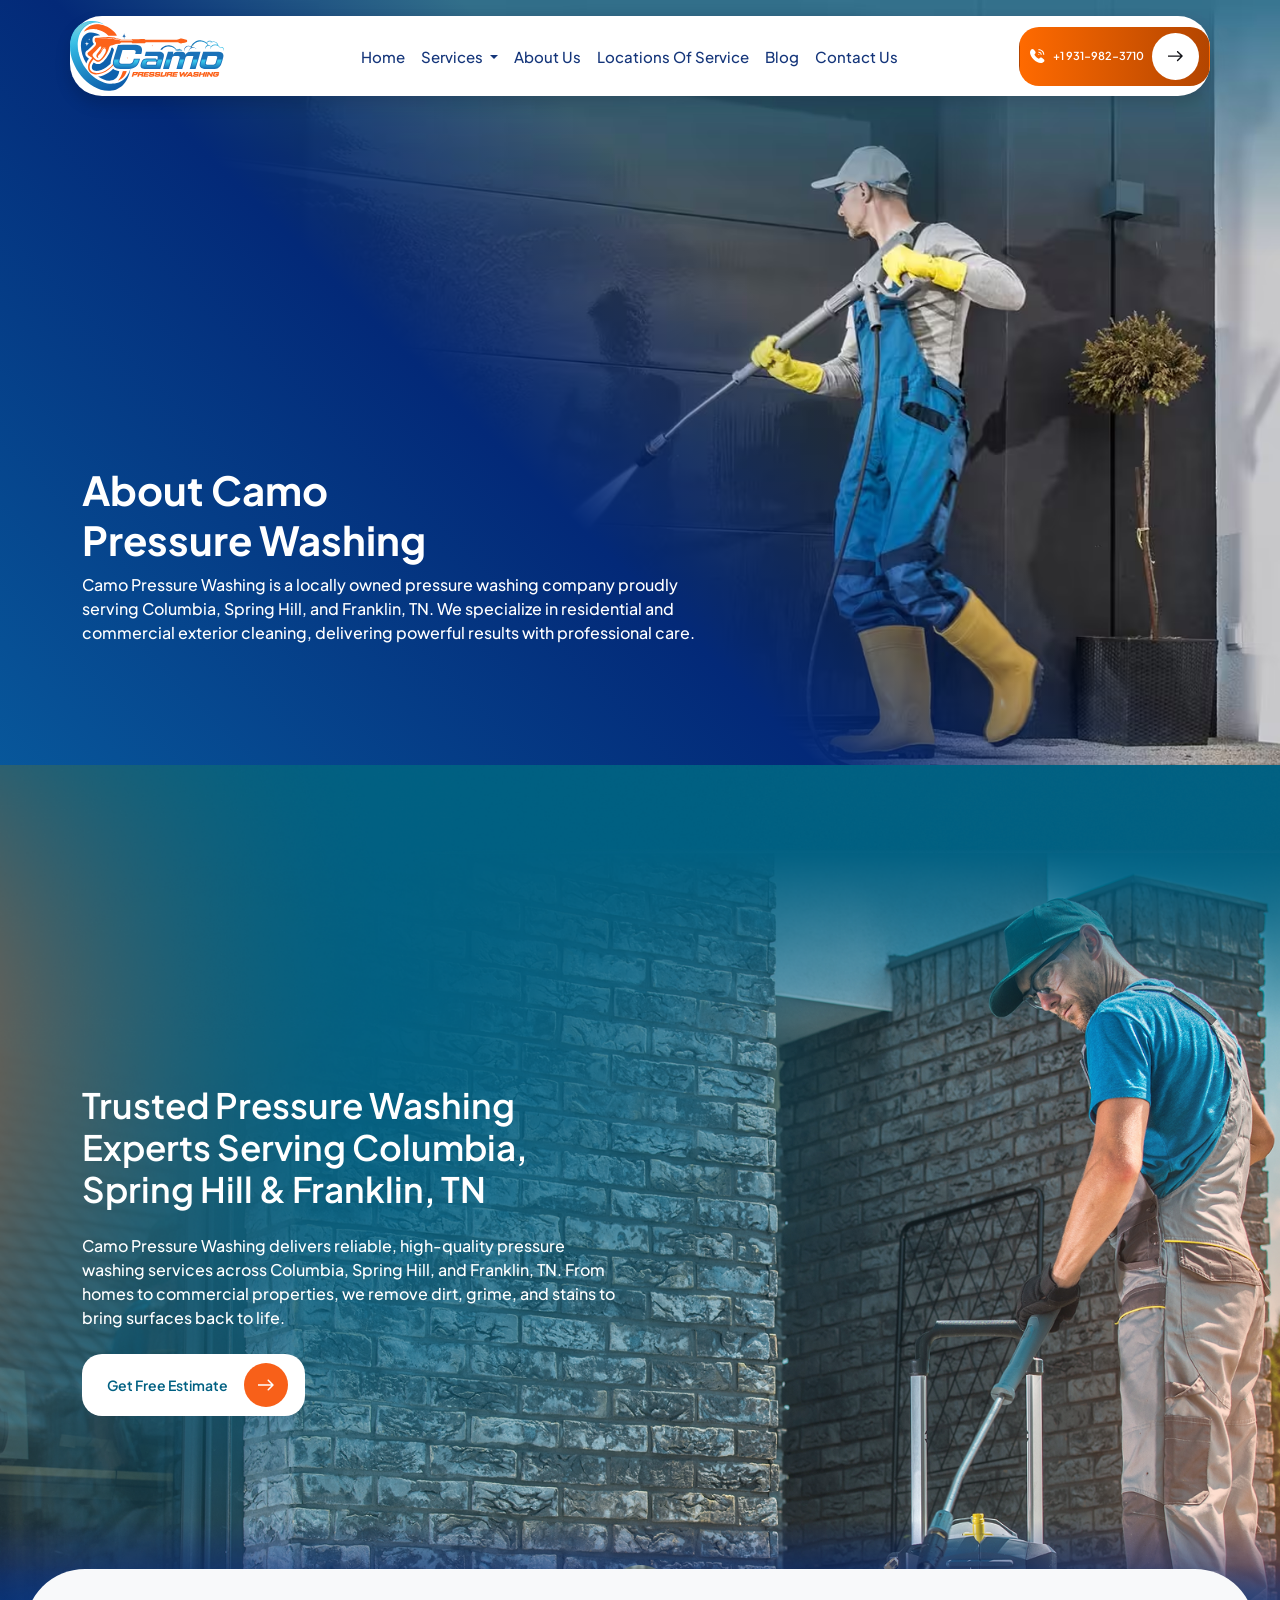
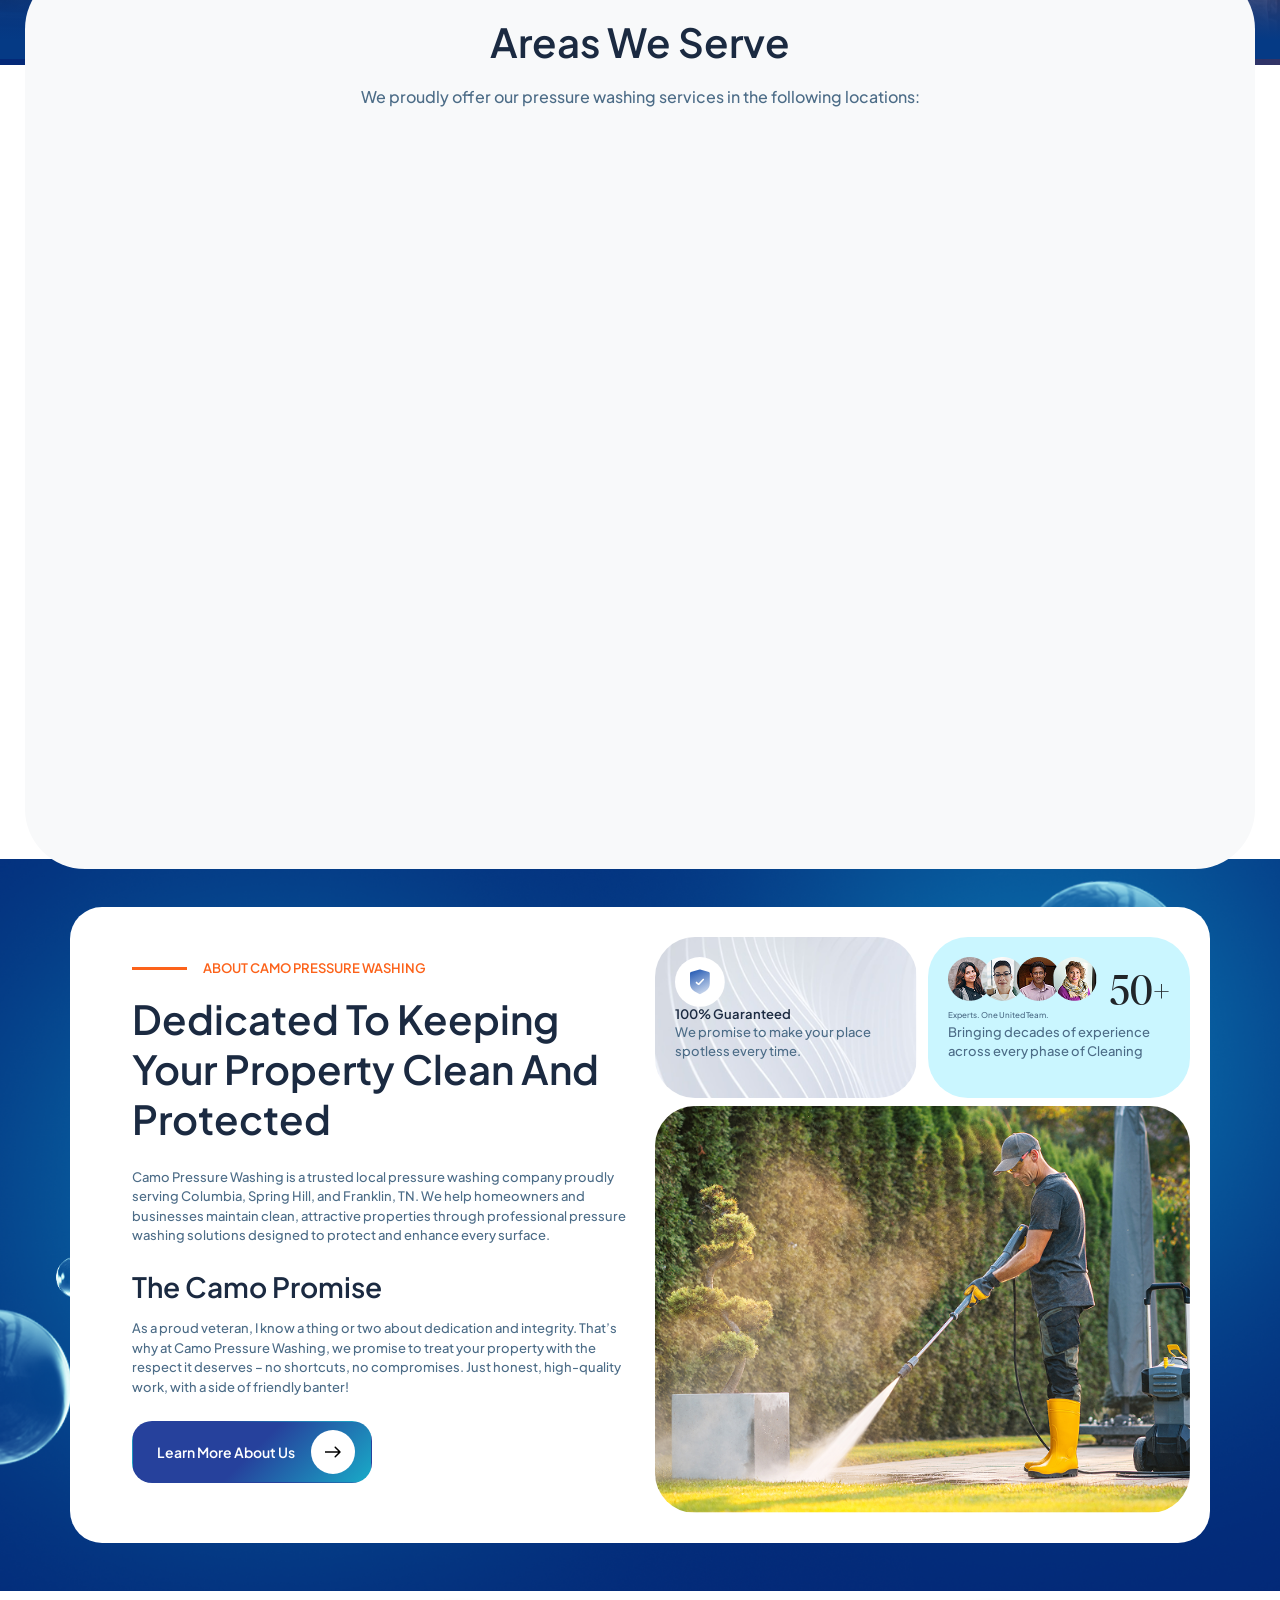
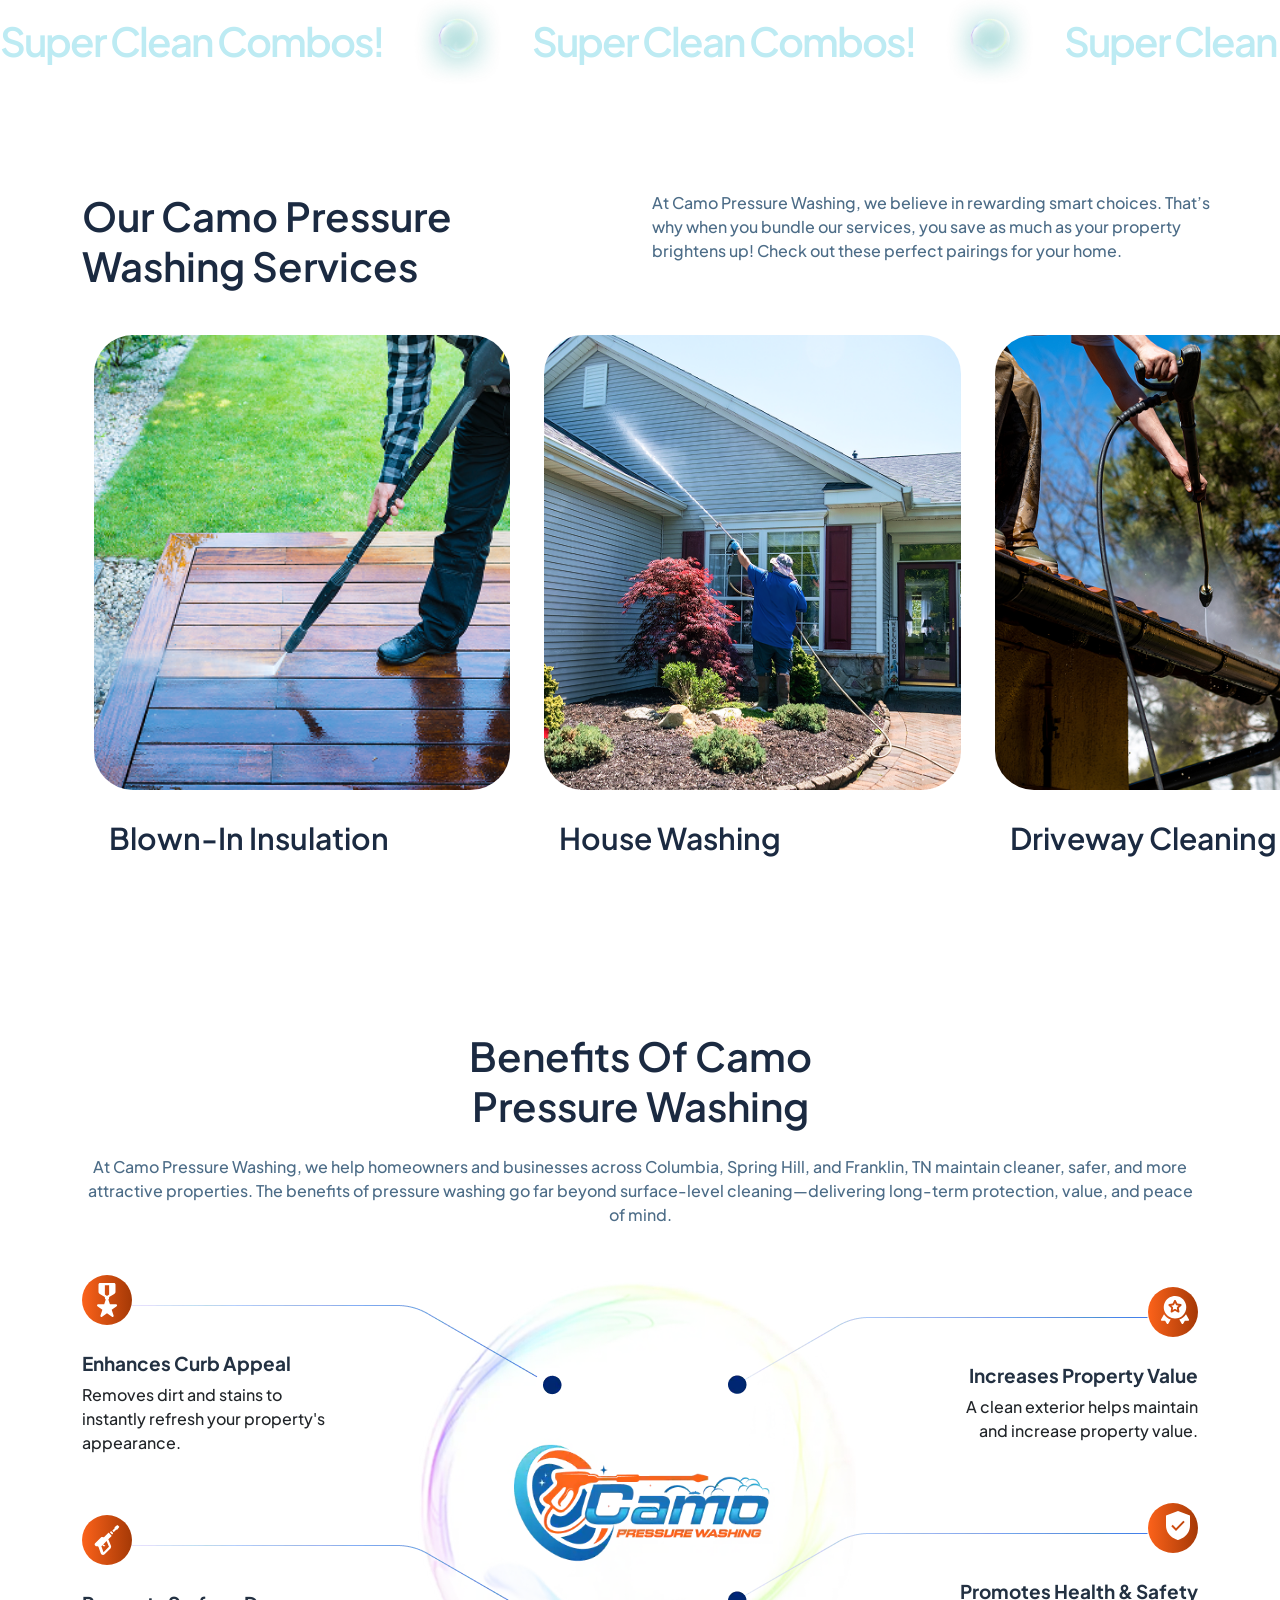
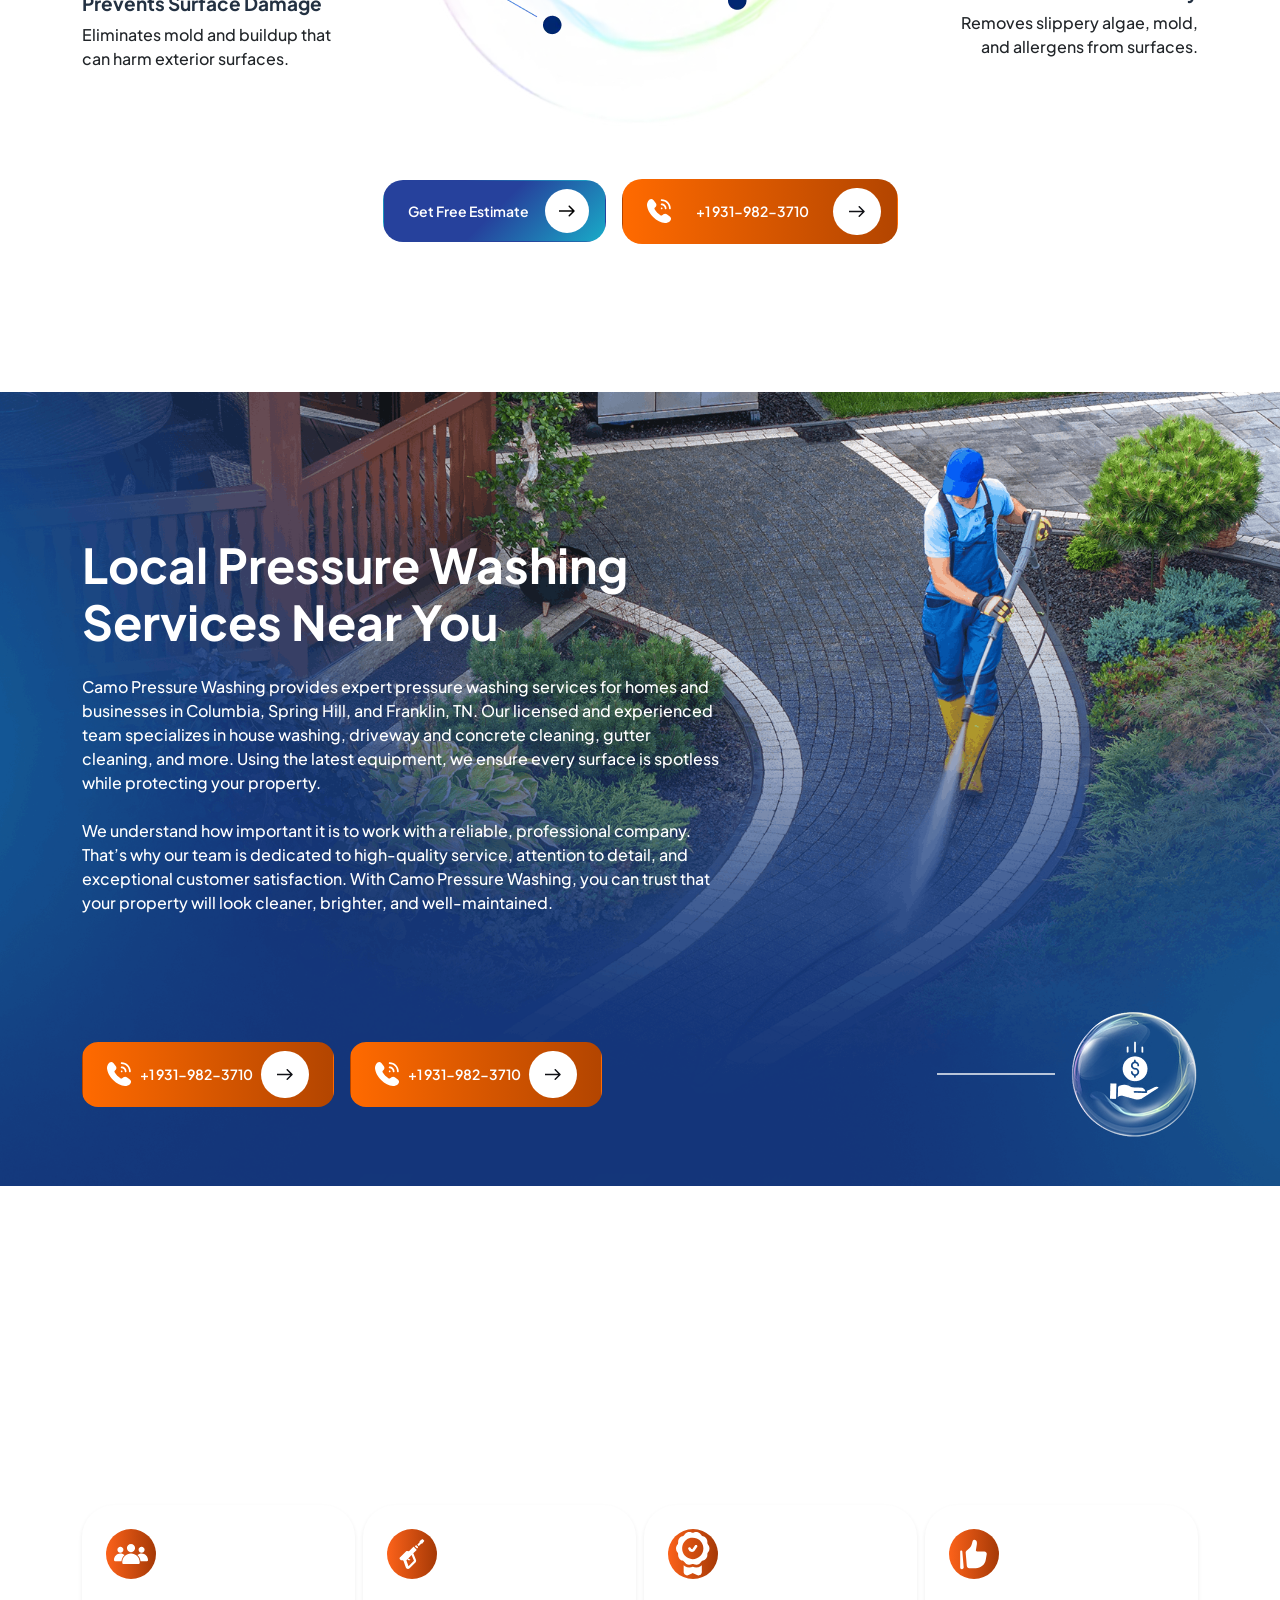
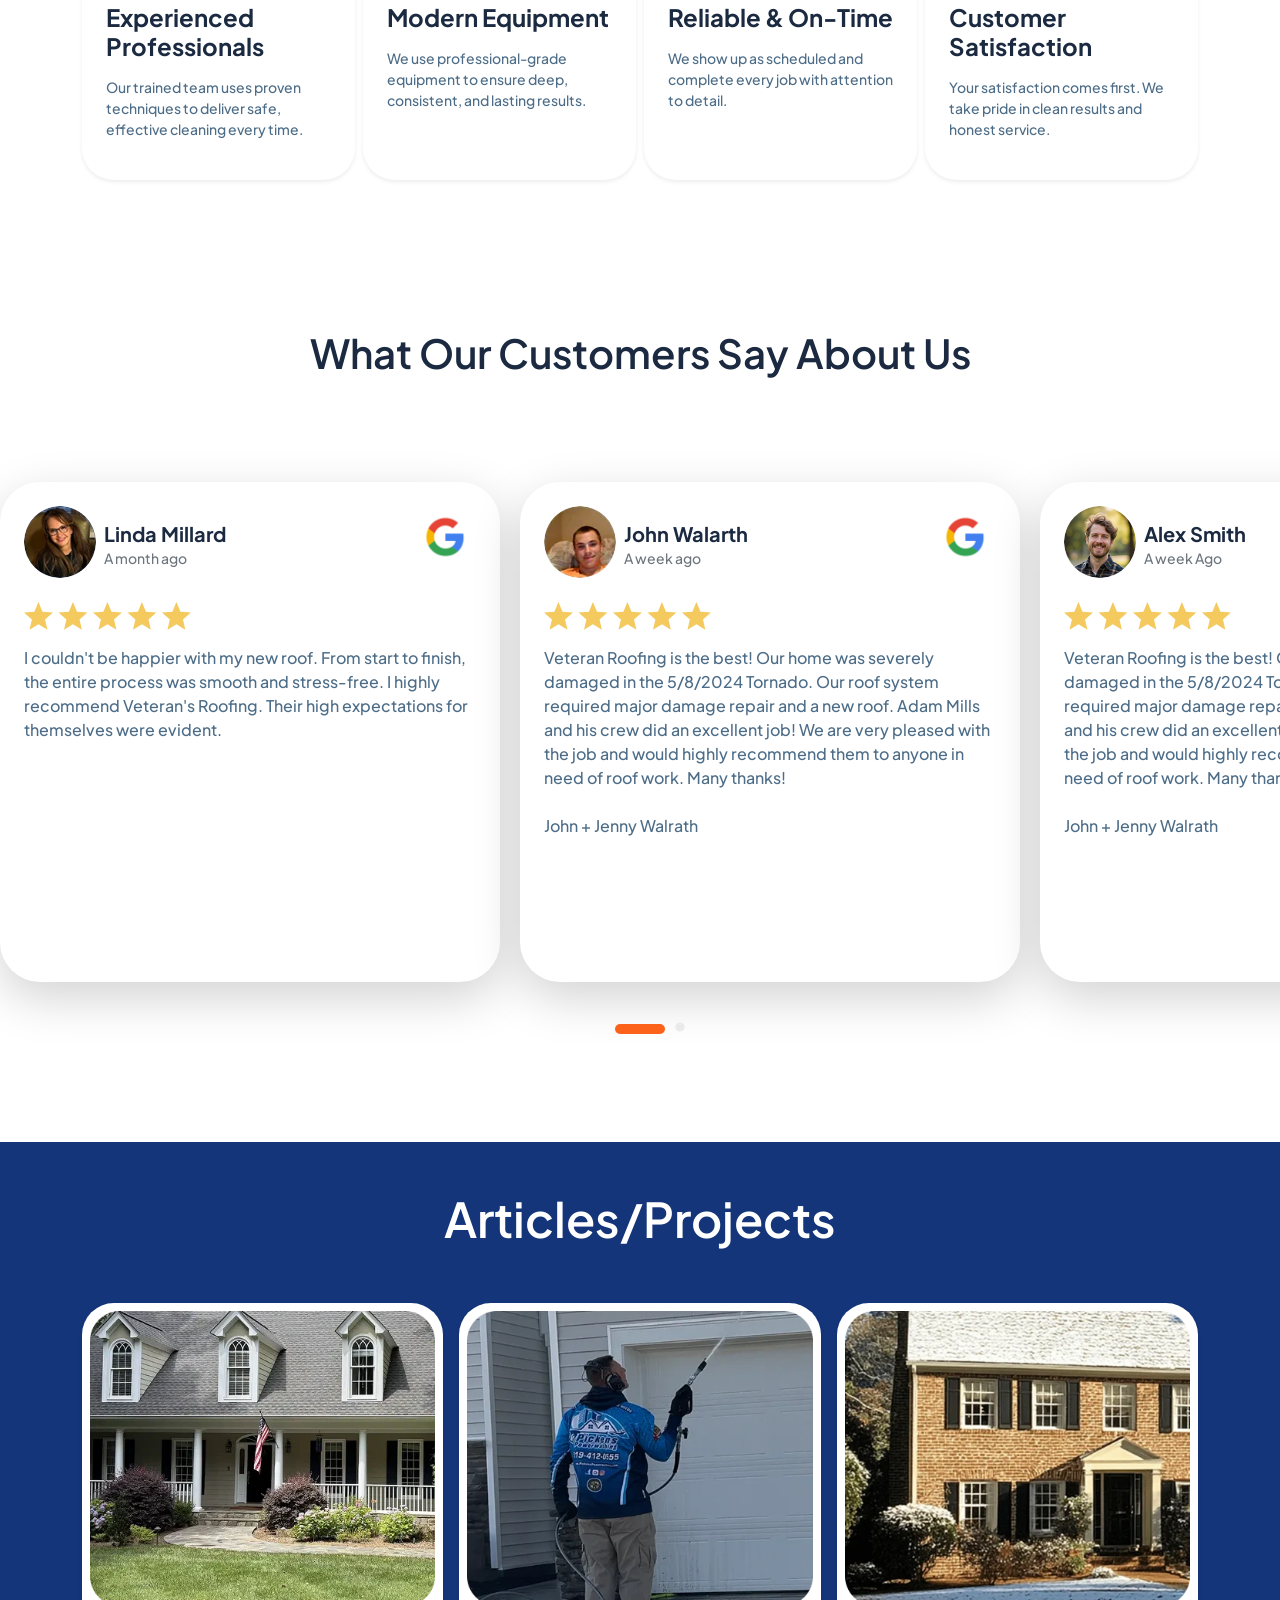
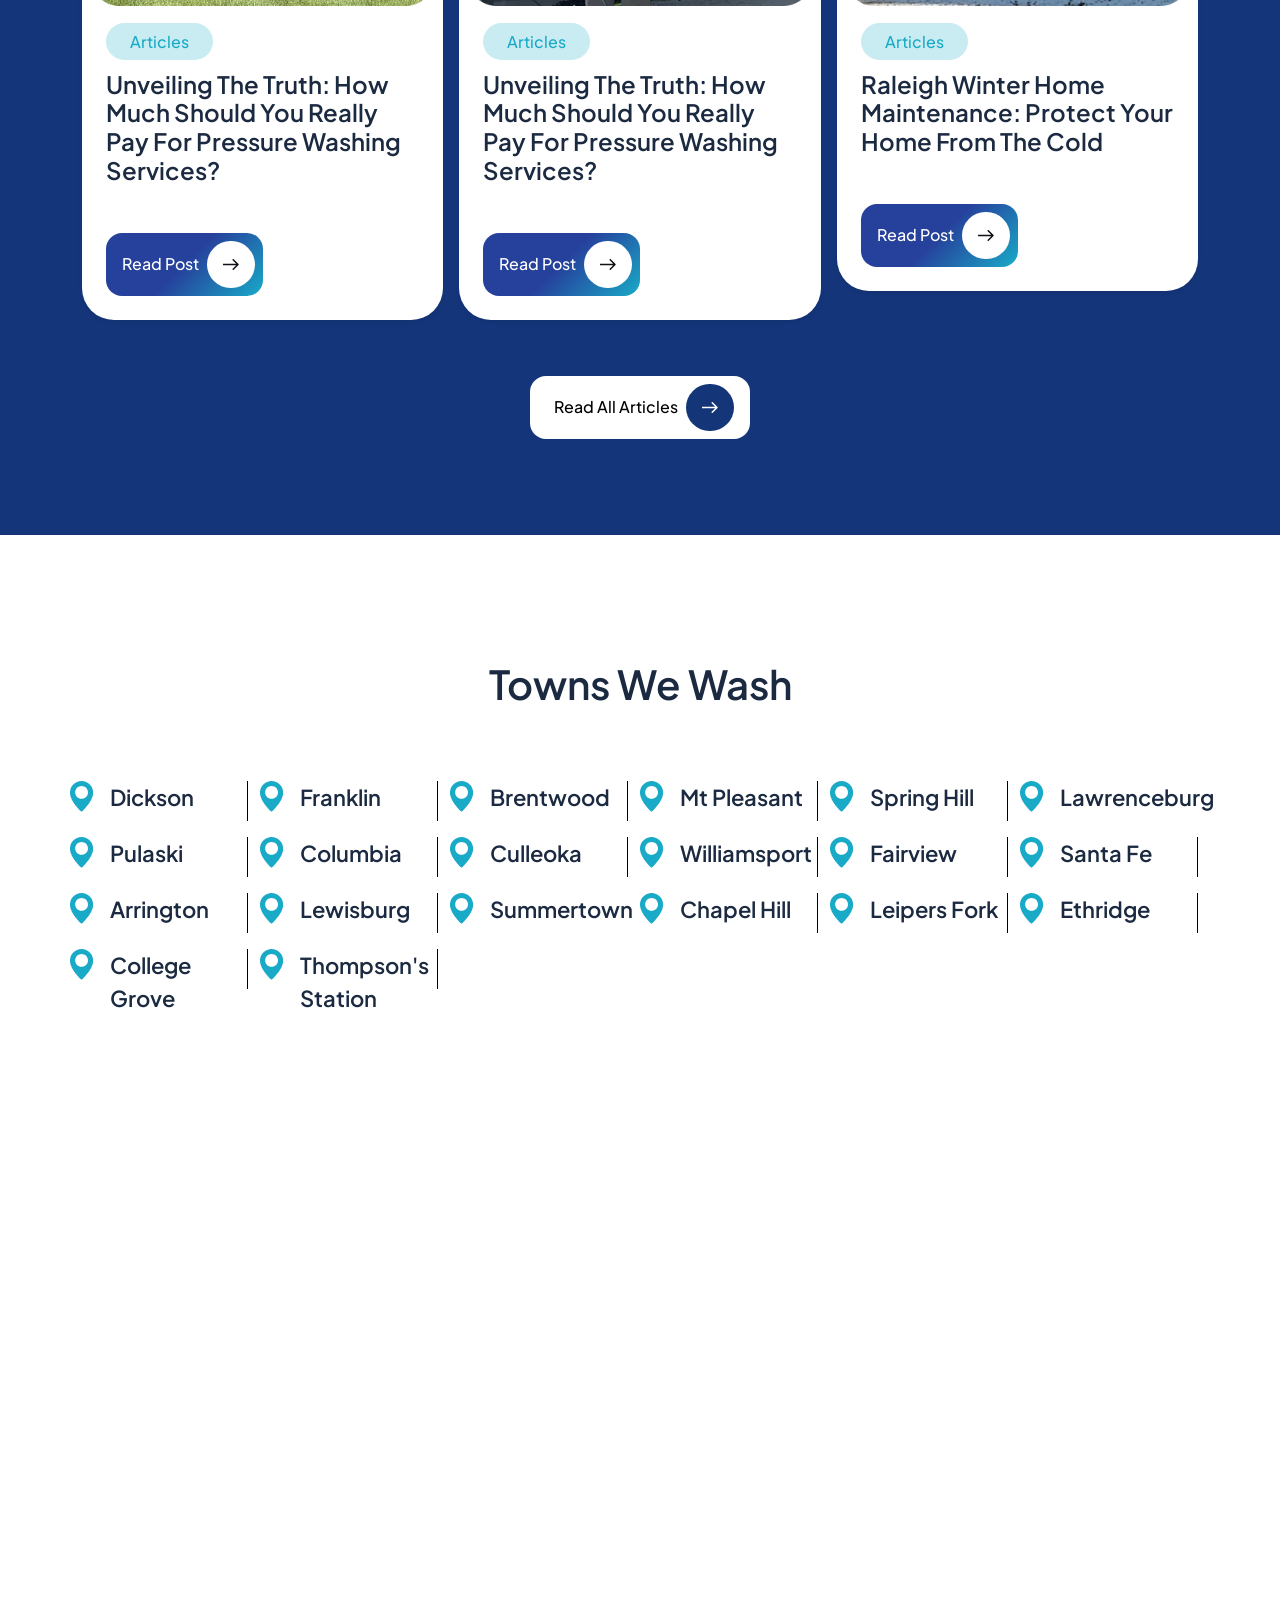
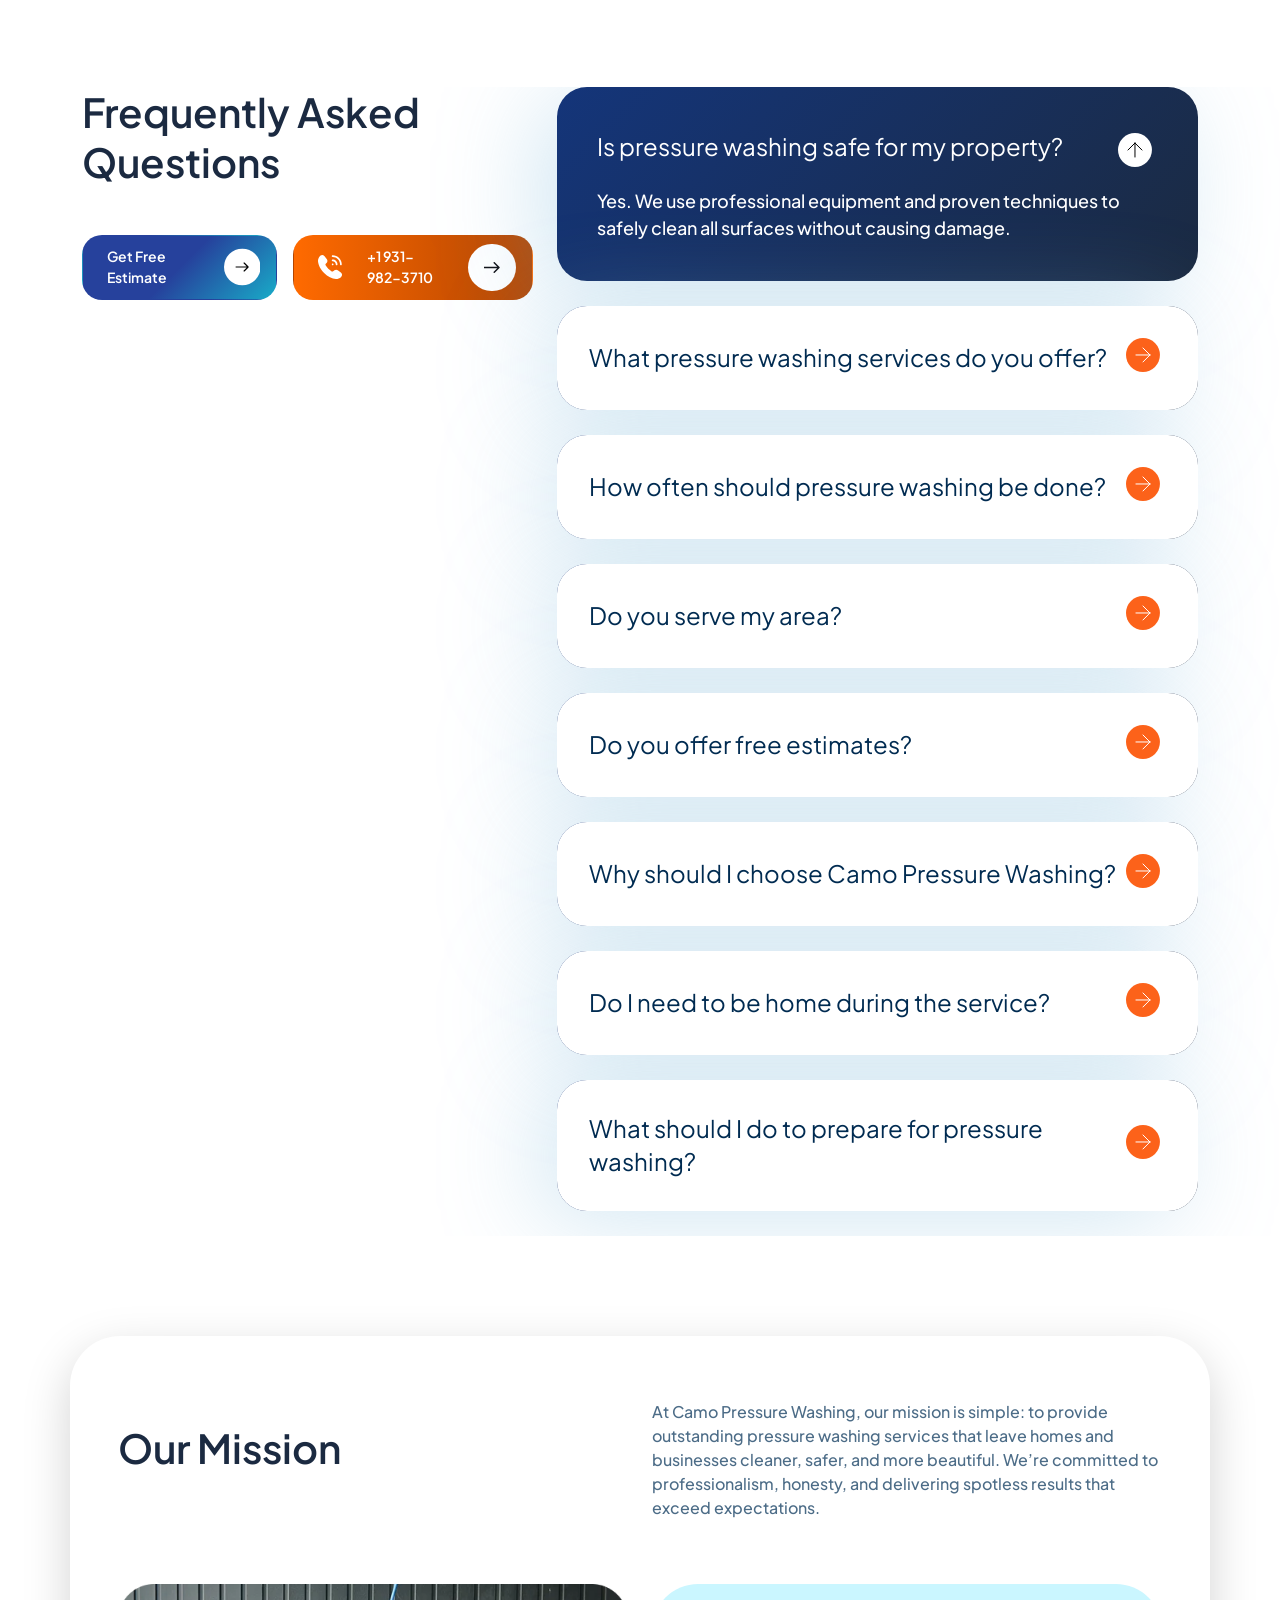
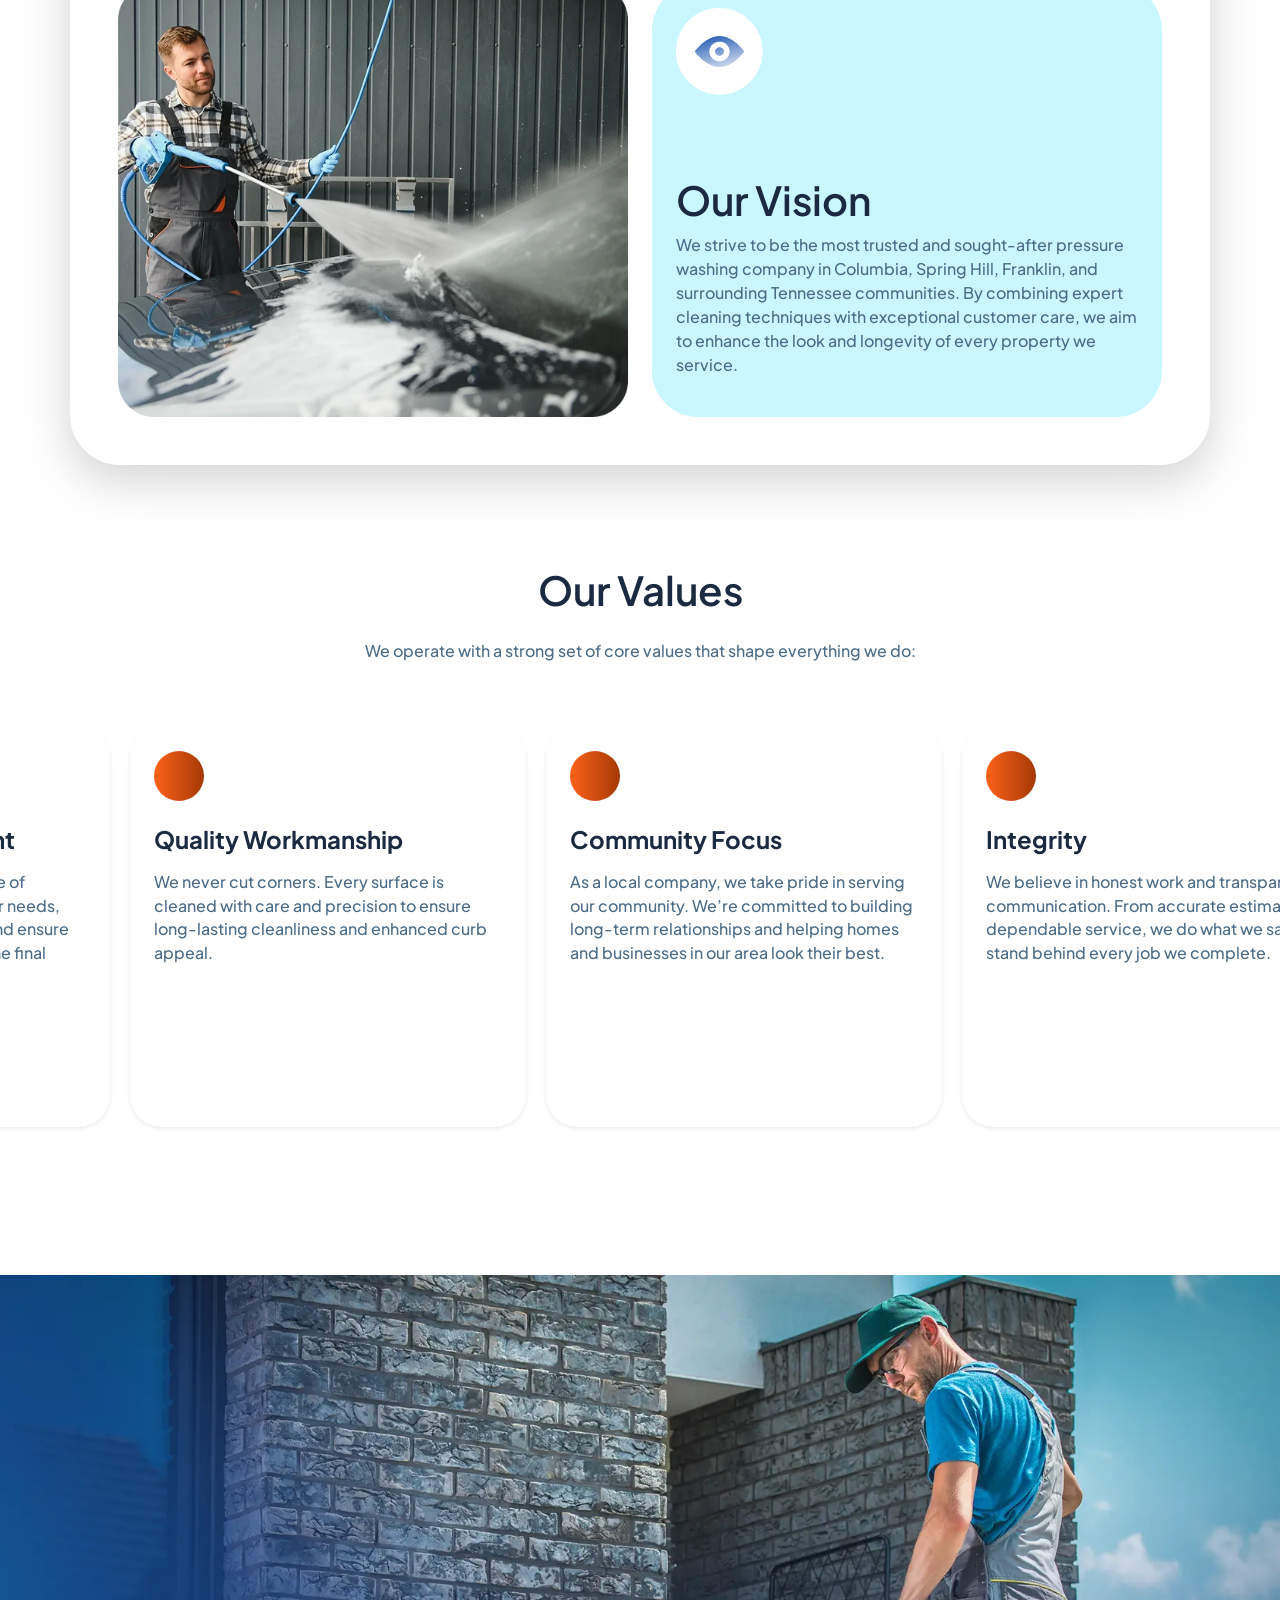
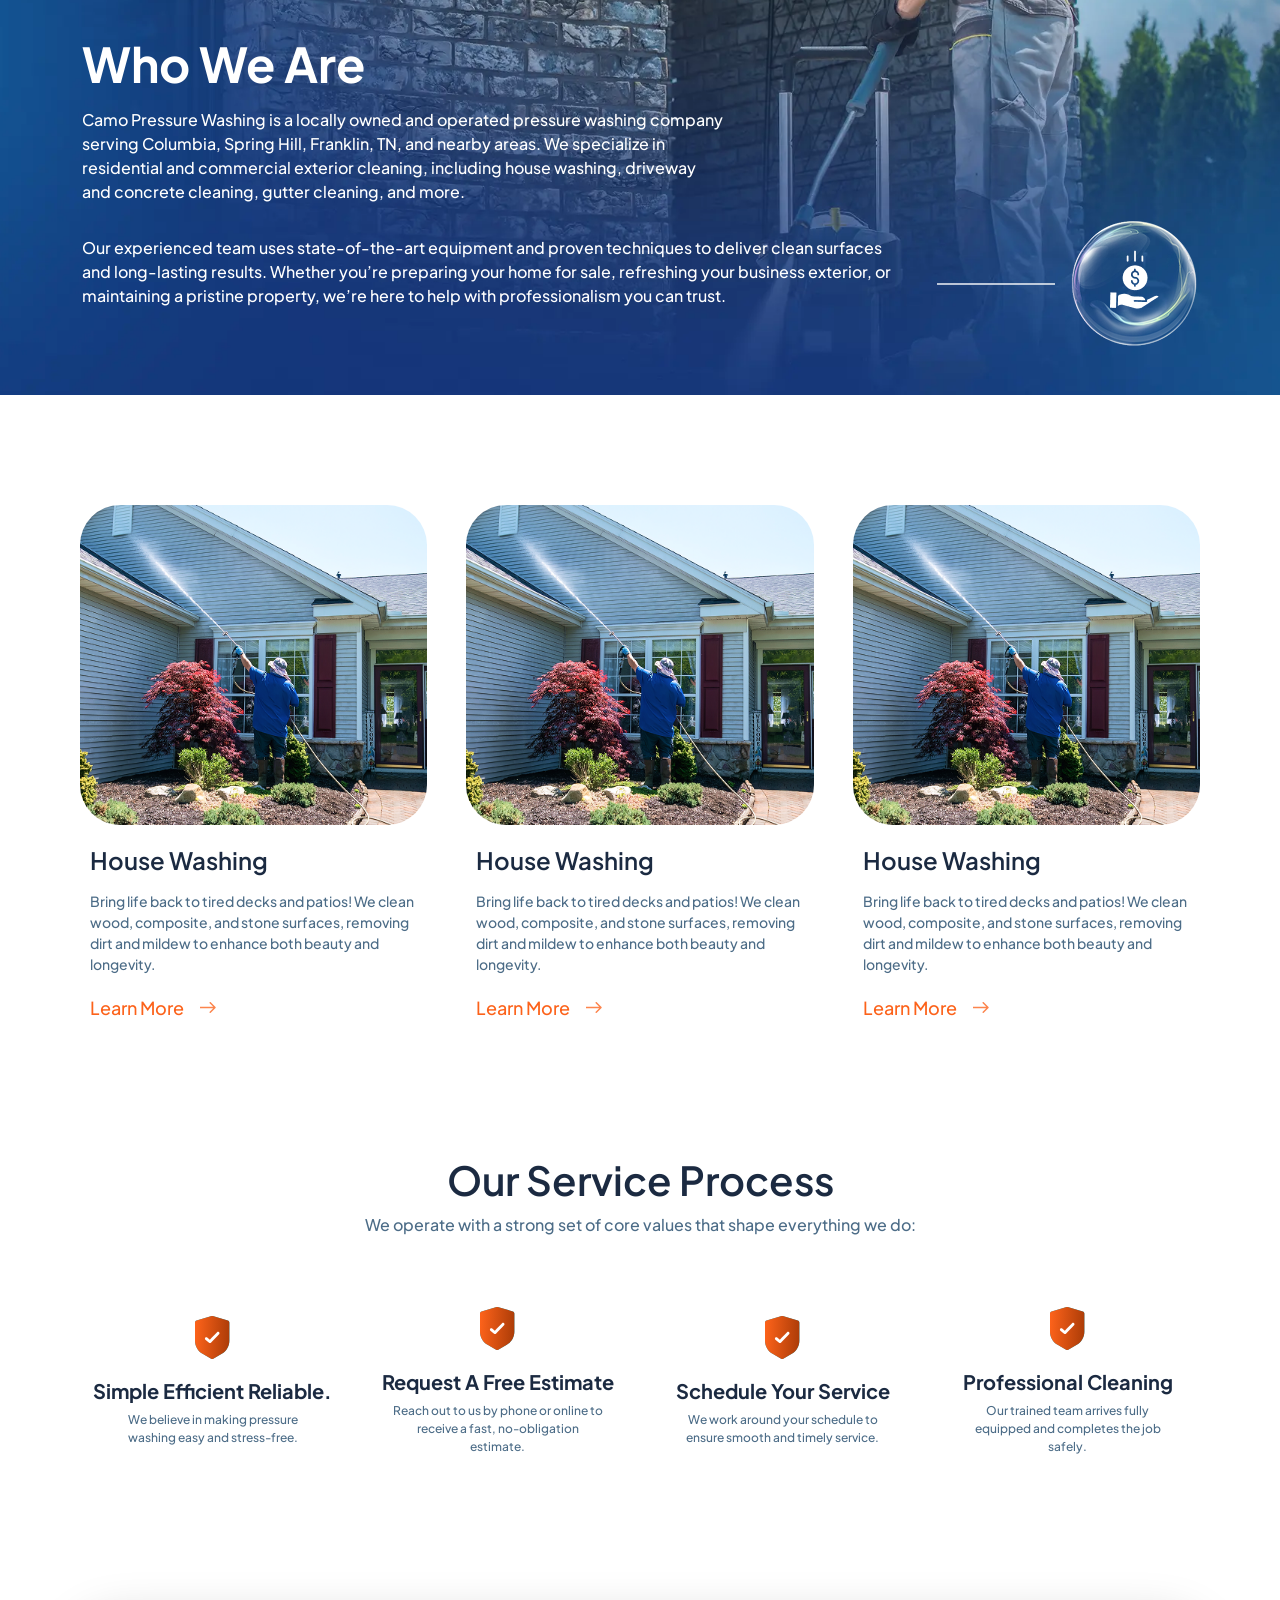
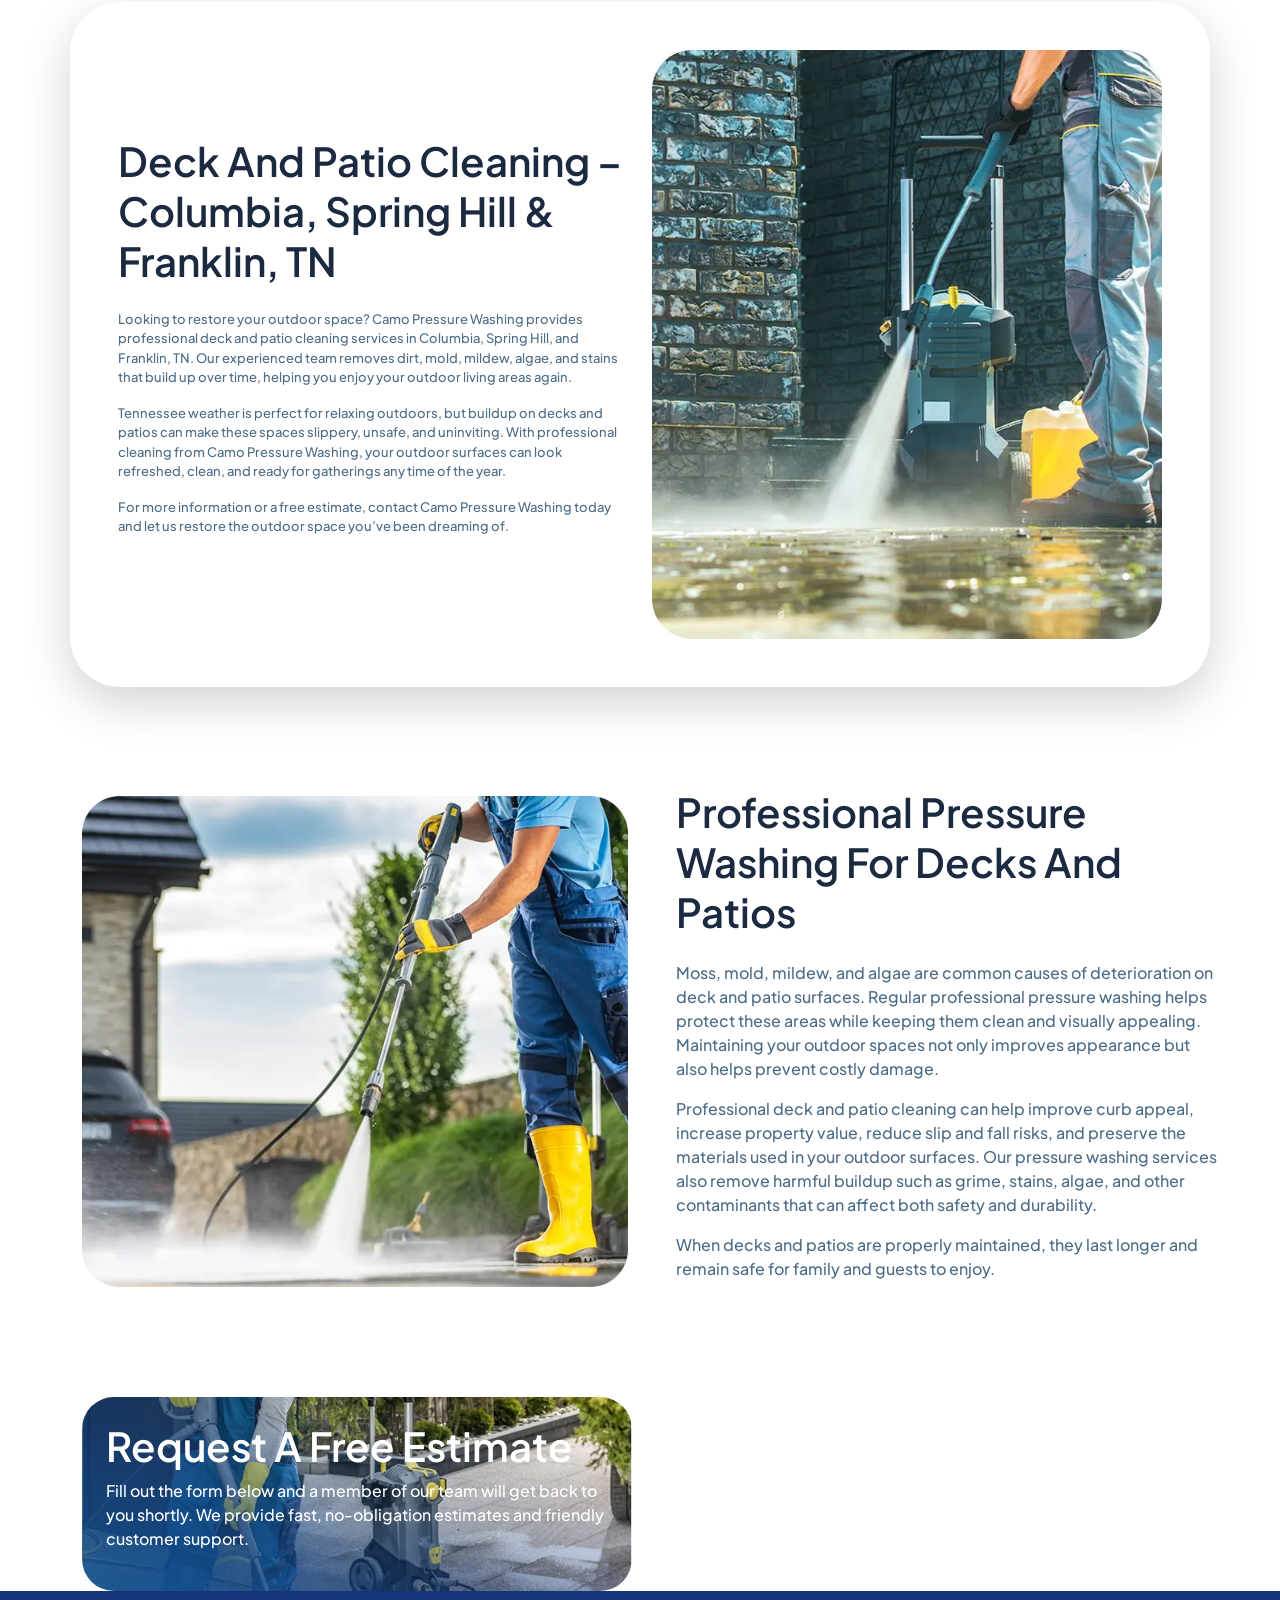
==== commit 3902d9d2: "today's changes done" ====
--- a/index.html
+++ b/index.html
@@ -146,6 +146,41 @@
                     class="d-flex text-white flex-column align-items-center justify-content-center text-decoration-none">
                     <img src="./public/centerimage.png" alt="scroll-down" class="scroll-down-img">
                     Scroll Down to Explore</a>
+            </div>
+        </section>
+        <!-- services areas card container -->
+        <section class="storysec bg-light vh-100 pt-5">
+            <div class="container">
+                <div class="row justify-content-center align-items-center text-center mb-lg-5 mb-4">
+                    <h2>Areas We Serve</h2>
+                    <p>We proudly offer our pressure washing services in the following locations:</p>
+                </div>
+                <div class="row g-4 justify-content-center">
+                    <div class="camo-services-areas-card col-5 col-md-3 col-sm-3 col-lg-2 aos-init aos-animate p-2 rounded rounded-5" data-aos="zoom-in-up" data-aos-duration="1000">
+                        <a href="#" class="text-decoration-none">
+                            <div class="city-box text-start position-relative overflow-hidden rounded-4">
+                                <img decoding="async" loading="lazy" src="https://amcconstruction-llc.com/wp-content/uploads/2025/12/columbia-298x300.webp" alt="image name">
+                                <h2 class="ps-3">Columbia</h2>
+                            </div>
+                        </a>
+                    </div>
+                    <div class="camo-services-areas-card col-5 col-md-3 col-sm-3 col-lg-2 aos-init aos-animate p-2 rounded rounded-5" data-aos="zoom-in-up" data-aos-duration="1000">
+                        <a href="#" class="text-decoration-none">
+                            <div class="city-box text-start position-relative overflow-hidden rounded-4">
+                                <img decoding="async" loading="lazy" src="https://amcconstruction-llc.com/wp-content/uploads/2025/12/columbia-298x300.webp" alt="image name">
+                                <h2 class="ps-3">Columbia</h2>
+                            </div>
+                        </a>
+                    </div>
+                    <div class="camo-services-areas-card col-5 col-md-3 col-sm-3 col-lg-2 aos-init aos-animate p-2 rounded rounded-5" data-aos="zoom-in-up" data-aos-duration="1000">
+                        <a href="#" class="text-decoration-none">
+                            <div class="city-box text-start position-relative overflow-hidden rounded-4">
+                                <img decoding="async" loading="lazy" src="https://amcconstruction-llc.com/wp-content/uploads/2025/12/columbia-298x300.webp" alt="image name">
+                                <h2 class="ps-3">Columbia</h2>
+                            </div>
+                        </a>
+                    </div>
+                </div>
             </div>
         </section>
         <!-- ---------------------------------------------------------------About---------------------------- -->
@@ -1546,9 +1581,11 @@
             <div class="container">
                 <div class="row g-3">
                     <div class="col-12 col-lg-6 contact-left">
-                        <div class="parf-of-img w-100 rounded-5 p-4 d-flex flex-column justify-content-end" style="background: url('./public/contact.webp') center/cover no-repeat; " >
+                        <div class="parf-of-img w-100 rounded-5 p-4 d-flex flex-column justify-content-end"
+                            style="background: url('./public/contact.webp') center/cover no-repeat; ">
                             <h2 class="text-white">Request a Free Estimate</h2>
-                            <p class="text-white">Fill out the form below and a member of our team will get back to you shortly. We provide fast, no-obligation estimates and friendly customer support.</p>
+                            <p class="text-white">Fill out the form below and a member of our team will get back to you
+                                shortly. We provide fast, no-obligation estimates and friendly customer support.</p>
                         </div>
                     </div>
                     <div class="col-12 col-lg-6 contact-form-7-container">
@@ -1557,6 +1594,8 @@
                 </div>
             </div>
         </section>
+
+
 
     </main>
 
--- a/css/custom-style.css
+++ b/css/custom-style.css
@@ -1,5 +1,6 @@
 /* ############################## Font's start ##################### */
 /* Fonts For Heading */
+
 @font-face {
     font-family: 'plus-jakarta-sans';
     src: url('../fonts/plus-jakarta-sans/PlusJakartaSans-ExtraBold.woff2') format('woff2'),
@@ -187,11 +188,36 @@
     line-height: 3px;
 }
 
+/*
+    Change icon in the Visual Composer page schematic representation (backend).
+    */
+.vc_element-icon,
+.vc_general.vc_element-icon {
+    background-image: url("../images/dev-vc-logo.png");
+    background-size: contain;
+}
+
+.container-fluid {
+    padding: 0px;
+}
+
+.wrapper {
+    padding: 0;
+}
+
+.vc_column_container {
+    min-height: 0px !important;
+}
 
 /* -----------------------------------------------------NAVBAR------------------------------ */
 header.camo-navbar .navbar {
     left: 50%;
     transform: translate(-50%, 10%);
+    z-index: 999;
+}
+
+header.camo-navbar .navbar-toggler {
+    background-color: var(--color-black);
 }
 
 
@@ -216,6 +242,7 @@
 
 .camo-btn-primary:hover {
     background: black;
+    color: white;
 }
 
 .camo-btn-secondery {
@@ -255,6 +282,10 @@
     background: var(--neutral-white);
     color: var(--brand-accent);
     font-size: 10px;
+}
+
+header.camo-navbar .nav-link {
+    color: var(--brand-primary) !important;
 }
 
 /* active checker */
@@ -267,7 +298,6 @@
     color: var(--brand-accent) !important;
 }
 
-
 /* -----------------------------------------------------------------FOOTER----------------------------------- */
 
 
@@ -275,7 +305,7 @@
 .social-icon {
     width: 38px;
     height: 38px;
-    border: 2px solid var(--neutral-white);
+    /* border: 2px solid var(--neutral-white); */
     border-radius: 50%;
     display: flex;
     align-items: center;
@@ -290,8 +320,13 @@
     transform: translateY(-3px);
 }
 
-
-.footer-link:hover {
+.footer-navigation li.menu-item a {
+    color: white;
+    text-decoration: none;
+}
+
+.footer-link:hover,
+.footer-navigation li.menu-item a:hover {
     color: var(--brand-accent) !important;
     padding-left: 5px;
 }
@@ -308,7 +343,7 @@
 }
 
 .camo-hero h1 {
-    font-size: 50px;
+    font-size: 58px;
     font-weight: 600;
 }
 
@@ -777,6 +812,10 @@
 .center-scroll-down-icon .scroll-down-img {
     width: 70px;
     height: 70px;
+}
+
+.camo-bloger img {
+    border-radius: 36px;
 }
 
 /* camo-repeatable-hero  */
@@ -873,26 +912,28 @@
     width: 80%;
     font-size: 12px;
 }
+
 /* camo-service-intro */
-.camo-service-intro .container{
+.camo-service-intro .container {
     border-radius: 50px;
 }
-
+.camo-service-intro .image-side-camo img{
+    border-radius: 40px;
+}
 /* contact form ui */
-.camo-contact .contact-left .parf-of-img{
-min-height: 900px; height: auto;
-}
-
-/* contact form ui */
-.camo-contact .contact-left .parf-of-img{
-min-height: -webkit-fill-available; height: auto;
-}
+.camo-contact .contact-left .parf-of-img {
+    min-height: -webkit-fill-available;
+    height: auto;
+}
+
 /* contact form 7 ui  */
 .cf7-custom-wrapper {
-    background: #C8EEF3; /* screenshot wala aqua */
+    background: #C8EEF3;
+    /* screenshot wala aqua */
     padding: 40px;
     border-radius: 40px;
     font-family: inherit;
+    border: 1px solid black;
 }
 
 .cf7-custom-wrapper .row {
@@ -917,7 +958,7 @@
     width: 100%;
     background: transparent;
     border: none;
-    border-bottom: 1px solid rgba(0,0,0,0.2);
+    border-bottom: 1px solid rgba(0, 0, 0, 0.2);
     padding: 6px 0;
     font-size: 14px;
     outline: none;
@@ -931,43 +972,144 @@
 .cf7-custom-wrapper input::placeholder,
 .cf7-custom-wrapper textarea::placeholder,
 .cf7-custom-wrapper select {
-    color: rgba(0,0,0,0.4);
-}
-
-.cf7-custom-wrapper select {
-    appearance: none;
-    background-image: url("data:image/svg+xml;charset=UTF-8,%3Csvg width='12' height='8' viewBox='0 0 12 8' fill='none' xmlns='http://www.w3.org/2000/svg'%3E%3Cpath d='M1 1L6 6L11 1' stroke='%23000'/%3E%3C/svg%3E");
-    background-repeat: no-repeat;
-    background-position: right 6px center;
-}
+    color: rgba(0, 0, 0, 0.4);
+}
+
+
 
 .cf7-custom-wrapper .btn-row {
     margin-top: 30px;
 }
 
 .cf7-custom-wrapper input[type=submit] {
-    background: linear-gradient(90deg, #F15621 0%, #CC4B1D 100%) !important;
-    padding: 12px 24px !important;
-    border-radius: 20px !important;
+    text-decoration: none;
+    color: white !important;
     border: none !important;
-    color: #fff;
-    font-size: 16px;
-    cursor: pointer;
 }
 
 .cf7-custom-wrapper input[type=submit]:hover {
     opacity: .9;
 }
-.cf7-custom-wrapper input, .cf7-custom-wrapper textarea, .cf7-custom-wrapper select {
+
+.cf7-custom-wrapper input,
+.cf7-custom-wrapper textarea,
+.cf7-custom-wrapper select {
     background: transparent !important;
     border: none !important;
     border-radius: 0px !important;
     border-bottom: 1px solid #8D8D8D !important;
     padding-left: 0 !important;
 }
-.form-control:focus, .wpcf7 .wpcf7-validation-errors:focus, .wpcf7 input[type=color]:focus, .wpcf7 input[type=date]:focus, .wpcf7 input[type=datetime-local]:focus, .wpcf7 input[type=datetime]:focus, .wpcf7 input[type=email]:focus, .wpcf7 input[type=file]:focus, .wpcf7 input[type=month]:focus, .wpcf7 input[type=number]:focus, .wpcf7 input[type=range]:focus, .wpcf7 input[type=search]:focus, .wpcf7 input[type=submit]:focus, .wpcf7 input[type=tel]:focus, .wpcf7 input[type=text]:focus, .wpcf7 input[type=time]:focus, .wpcf7 input[type=url]:focus, .wpcf7 input[type=week]:focus, .wpcf7 select:focus, .wpcf7 textarea:focus{
+
+.form-control:focus,
+.wpcf7 .wpcf7-validation-errors:focus,
+.wpcf7 input[type=color]:focus,
+.wpcf7 input[type=date]:focus,
+.wpcf7 input[type=datetime-local]:focus,
+.wpcf7 input[type=datetime]:focus,
+.wpcf7 input[type=email]:focus,
+.wpcf7 input[type=file]:focus,
+.wpcf7 input[type=month]:focus,
+.wpcf7 input[type=number]:focus,
+.wpcf7 input[type=range]:focus,
+.wpcf7 input[type=search]:focus,
+.wpcf7 input[type=submit]:focus,
+.wpcf7 input[type=tel]:focus,
+.wpcf7 input[type=text]:focus,
+.wpcf7 input[type=time]:focus,
+.wpcf7 input[type=url]:focus,
+.wpcf7 input[type=week]:focus,
+.wpcf7 select:focus,
+.wpcf7 textarea:focus {
     box-shadow: none !important;
 }
+
 .wpcf7 .wpcf7-form p {
     margin-bottom: 1.2rem;
+}
+
+.cf7-custom-wrapper select {
+    /* appearance: none; */
+    background-image: url("data:image/svg+xml;charset=UTF-8,%3Csvg width='12' height='8' viewBox='0 0 12 8' fill='none' xmlns='http://www.w3.org/2000/svg'%3E%3Cpath d='M1 1L6 6L11 1' stroke='%23000'/%3E%3C/svg%3E") !important;
+    background-repeat: no-repeat !important;
+    background-position: right 6px center !important;
+}
+
+.wpcf7-spinner {
+    position: absolute;
+    transform: translate(50px, 0px);
+    top: 20px;
+    left: auto;
+    right: 0;
+}
+
+.btn-row p {
+    margin: 0 !important;
+    padding: 0 !important;
+    line-height: 5px !important;
+}
+
+.btn-row.camo-btn-primary {
+    padding: 7px 10px !important;
+}
+
+section.camo-repeatable-hero.services-areas {
+    align-items: center !important;
+}
+
+section.camo-repeatable-hero.services-areas .row {
+    justify-content: center !important;
+}
+
+section.camo-repeatable-hero.services-areas .row .col-lg-7 {
+    text-align: center !important;
+}
+
+
+/* our services cards   */
+
+.storysec {
+    border-radius: 60px;
+    transform: translateY(-15%);
+    margin-left: 65px;
+    margin-right: 65px;
+    margin-bottom: -100px;
+    min-height: fit-content;
+}
+
+.city-box img {
+    width: 100%;
+    object-fit: cover;
+    transition: .4s;
+    border-radius: 24px;
+}
+
+.city-box h2 {
+    font-size: 25px;
+    margin: 0 !important;
+    font-weight: 500;
+}
+
+.camo-services-areas-card {
+    background-color: #CAF6FF;
+    transition: 0.5s ease !important;
+}
+
+.camo-services-areas-card:hover {
+    background-color: var(--brand-primary);
+}
+
+.camo-services-areas-card:hover h2 {
+    color: white;
+}
+
+.storysec .row {
+    gap: 10px !important;
+}
+
+.services-areas-town-section .col-12.text-center{
+    display: none;
+}
+.services-areas-town-section {
+    margin-bottom: 80px !important;
 }
--- a/css/responsive-style.css
+++ b/css/responsive-style.css
@@ -161,6 +161,16 @@
     section.services-card-section .services-card-wrapper-for-page .content p {
         font-size: 14px;
     }
+
+    /* our services areas */
+    .storysec {
+        transform: translateY(-10%);
+        margin-left: 25px;
+        margin-right: 25px;
+    }
+    .city-box h2 {
+        font-size: 16px;
+    }
 }
 
 @media (max-width:1023px) {
@@ -228,6 +238,12 @@
         padding: 50px 10px;
         width: 40%;
     }
+
+    /* contact form */
+    .camo-contact .contact-left .parf-of-img {
+        min-height: 600px;
+        height: auto;
+    }
 }
 
 @media (min-width:1950px) {}
@@ -267,6 +283,15 @@
     .camo-contact .contact-left .parf-of-img {
         min-height: 700px;
         height: auto;
+    }
+    /* our services areas */
+    .storysec {
+        transform: translateY(-6%);
+        margin-left: 15px;
+        margin-right: 15px;
+    }
+    .city-box h2 {
+        font-size: 16px;
     }
 }
 
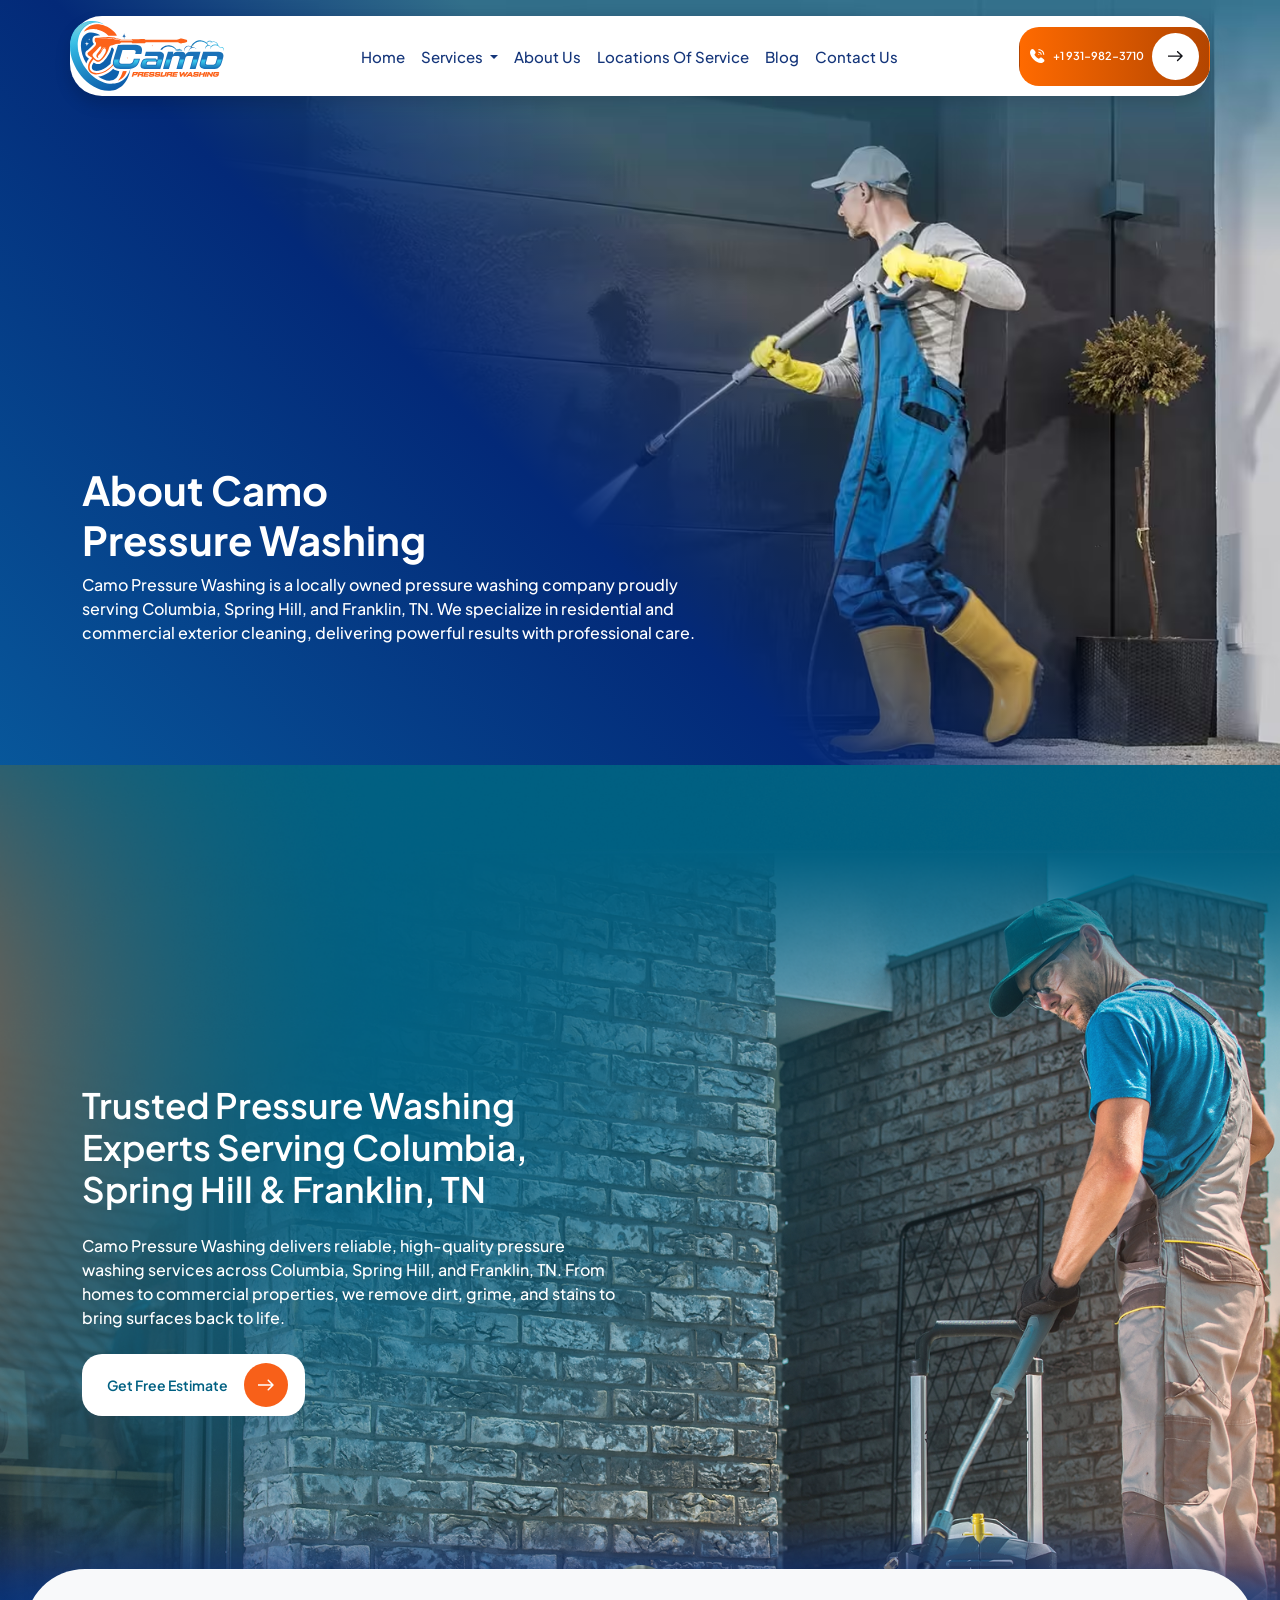
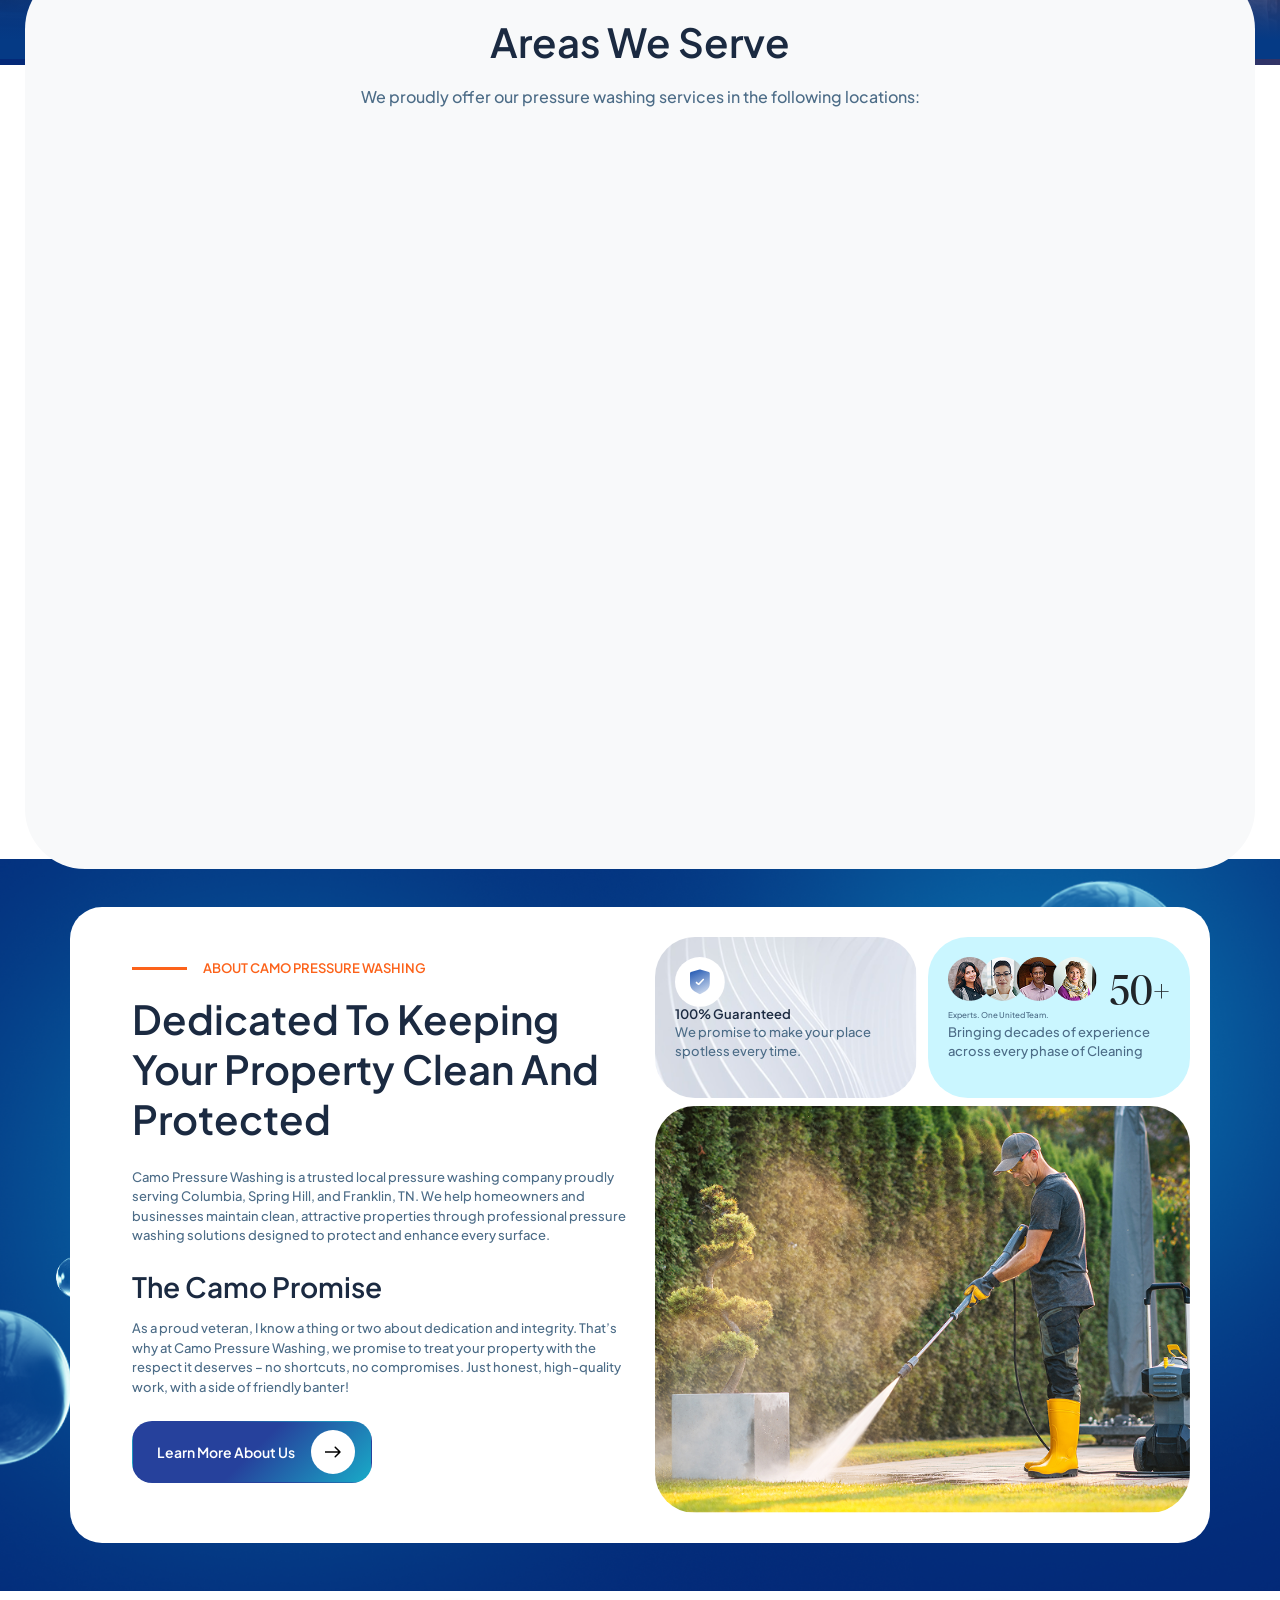
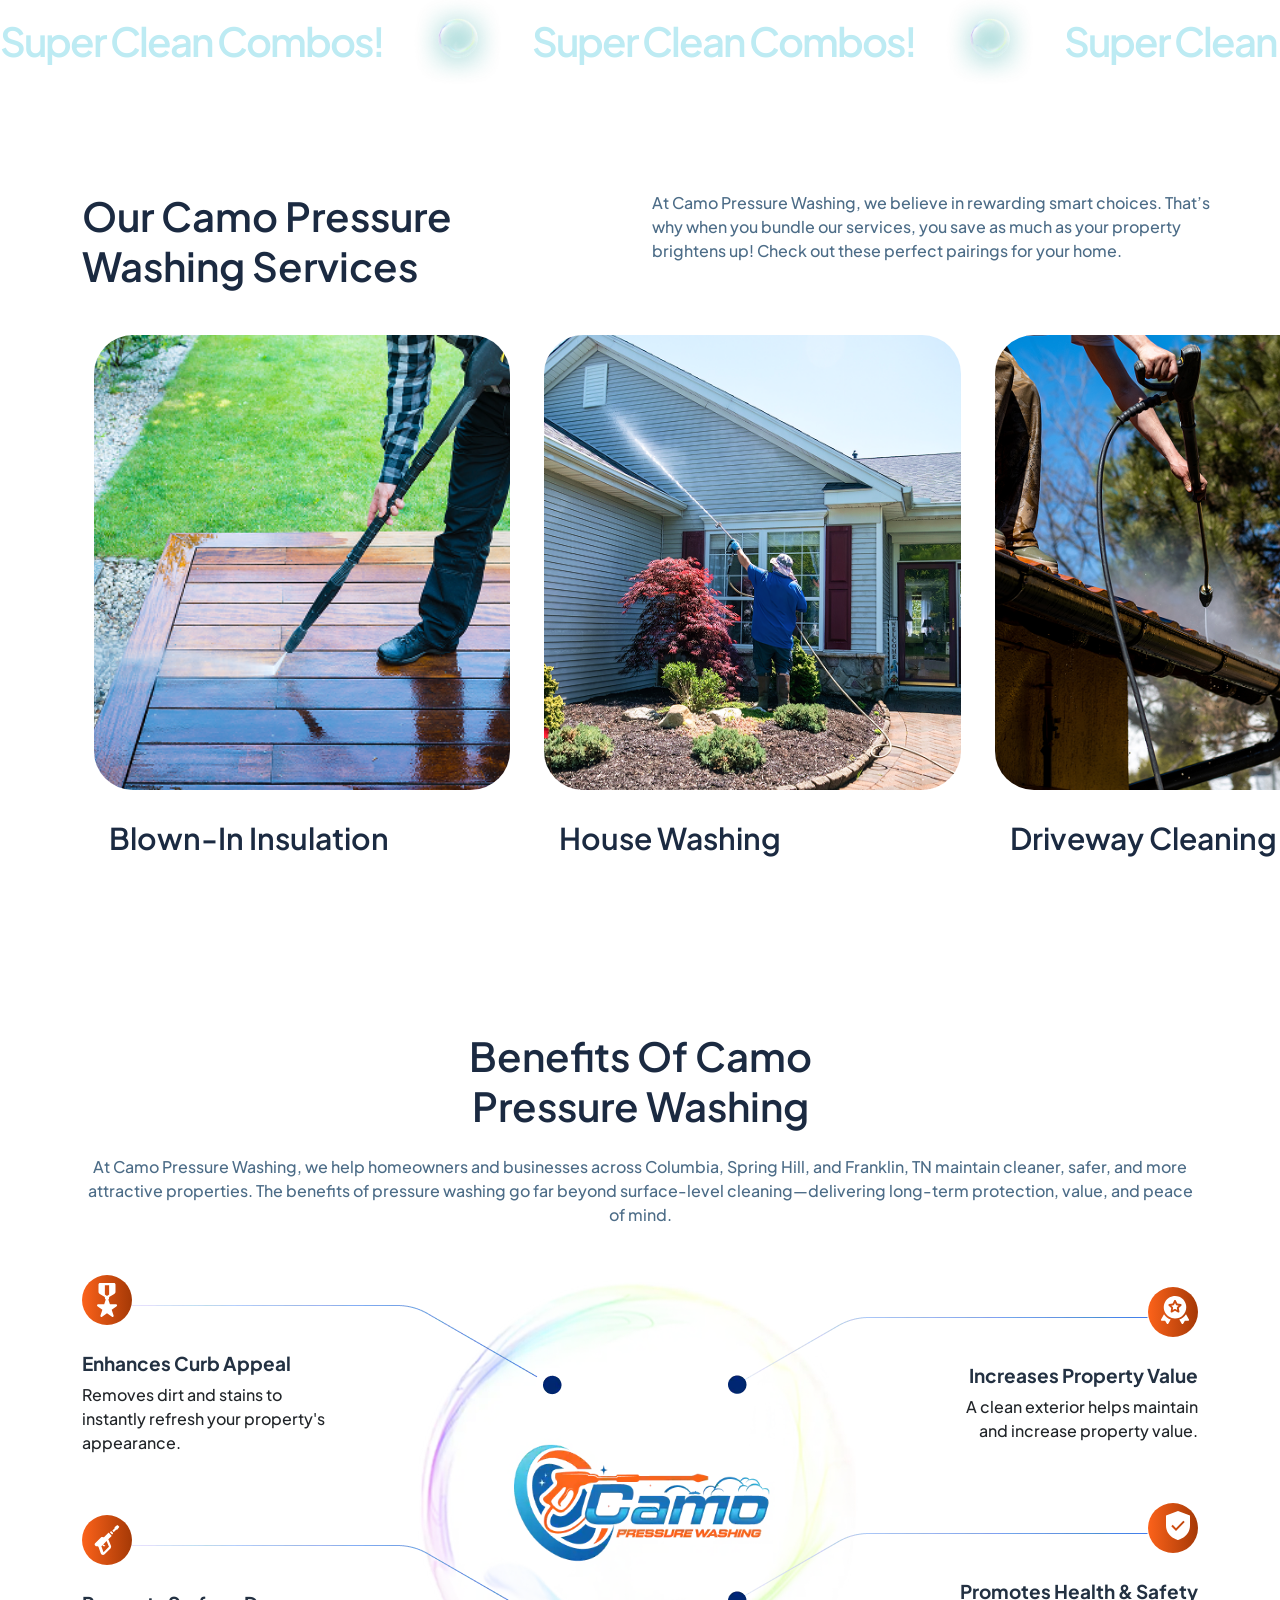
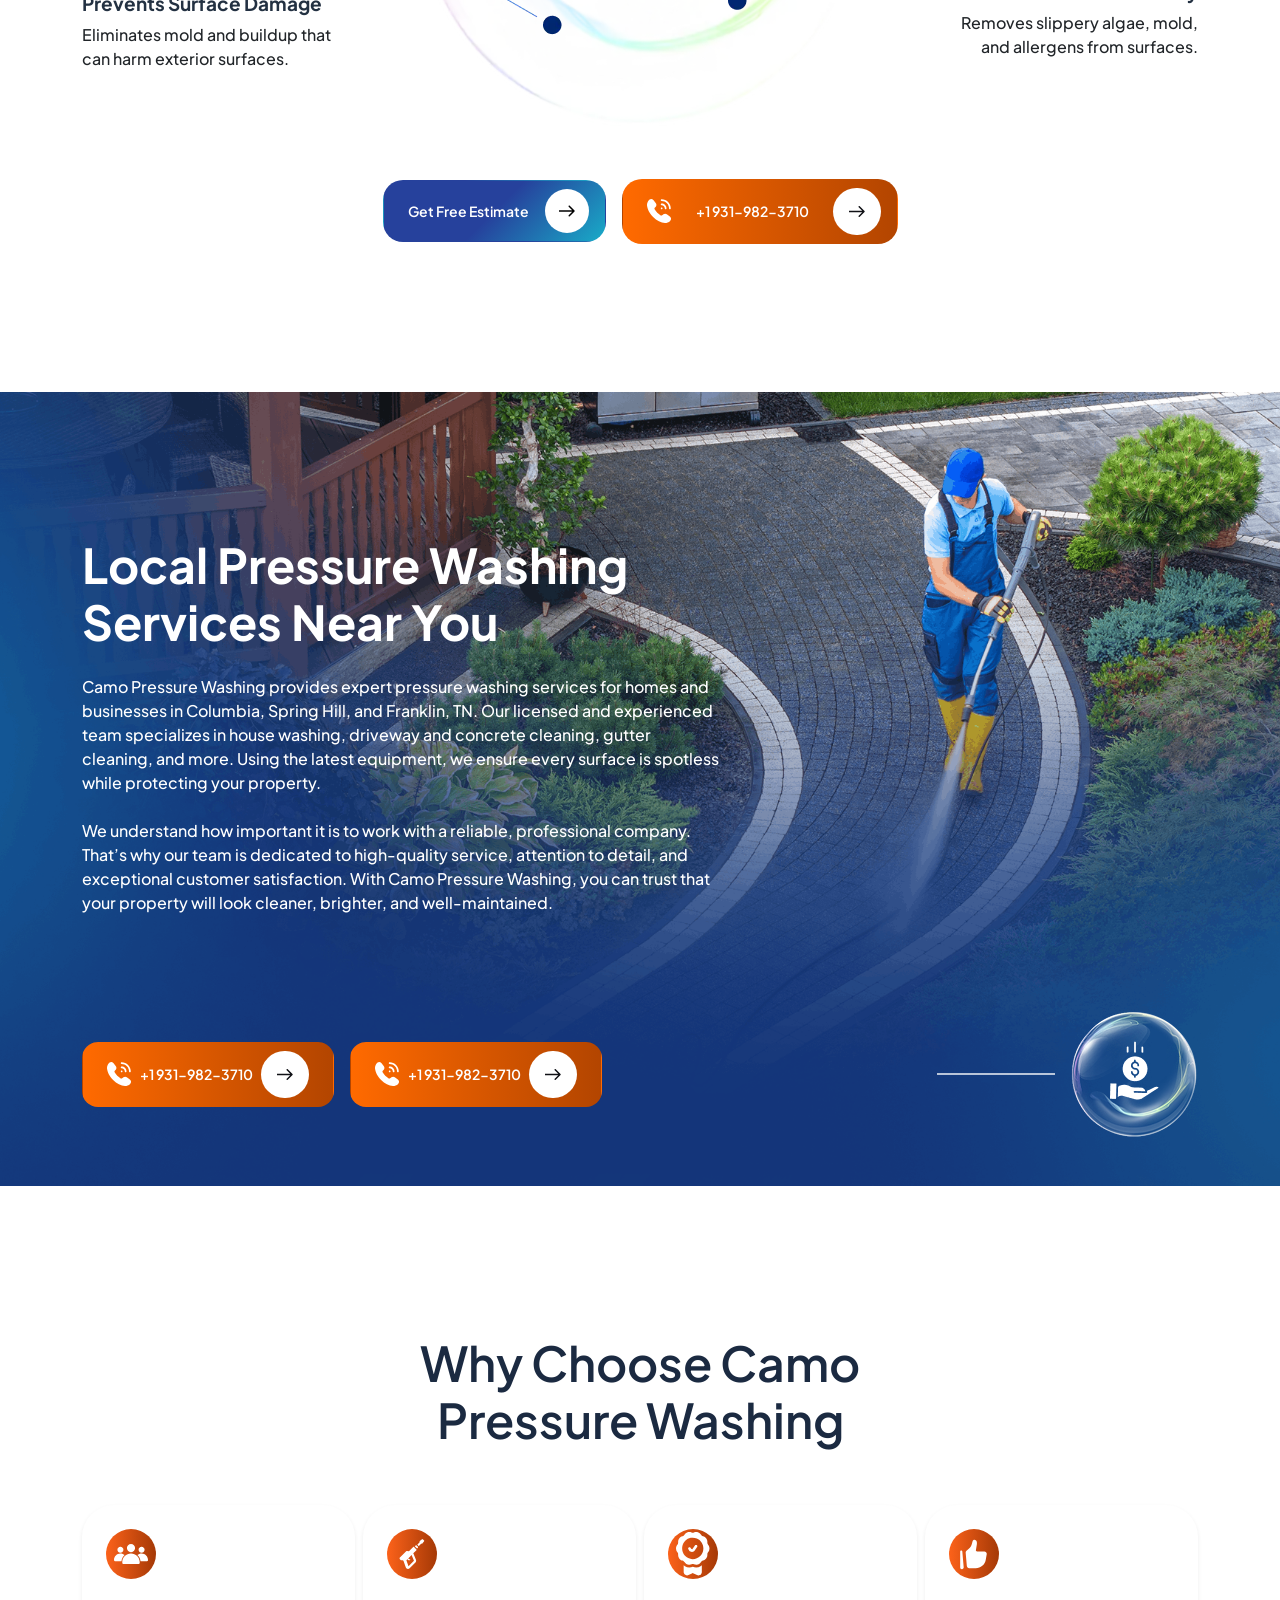
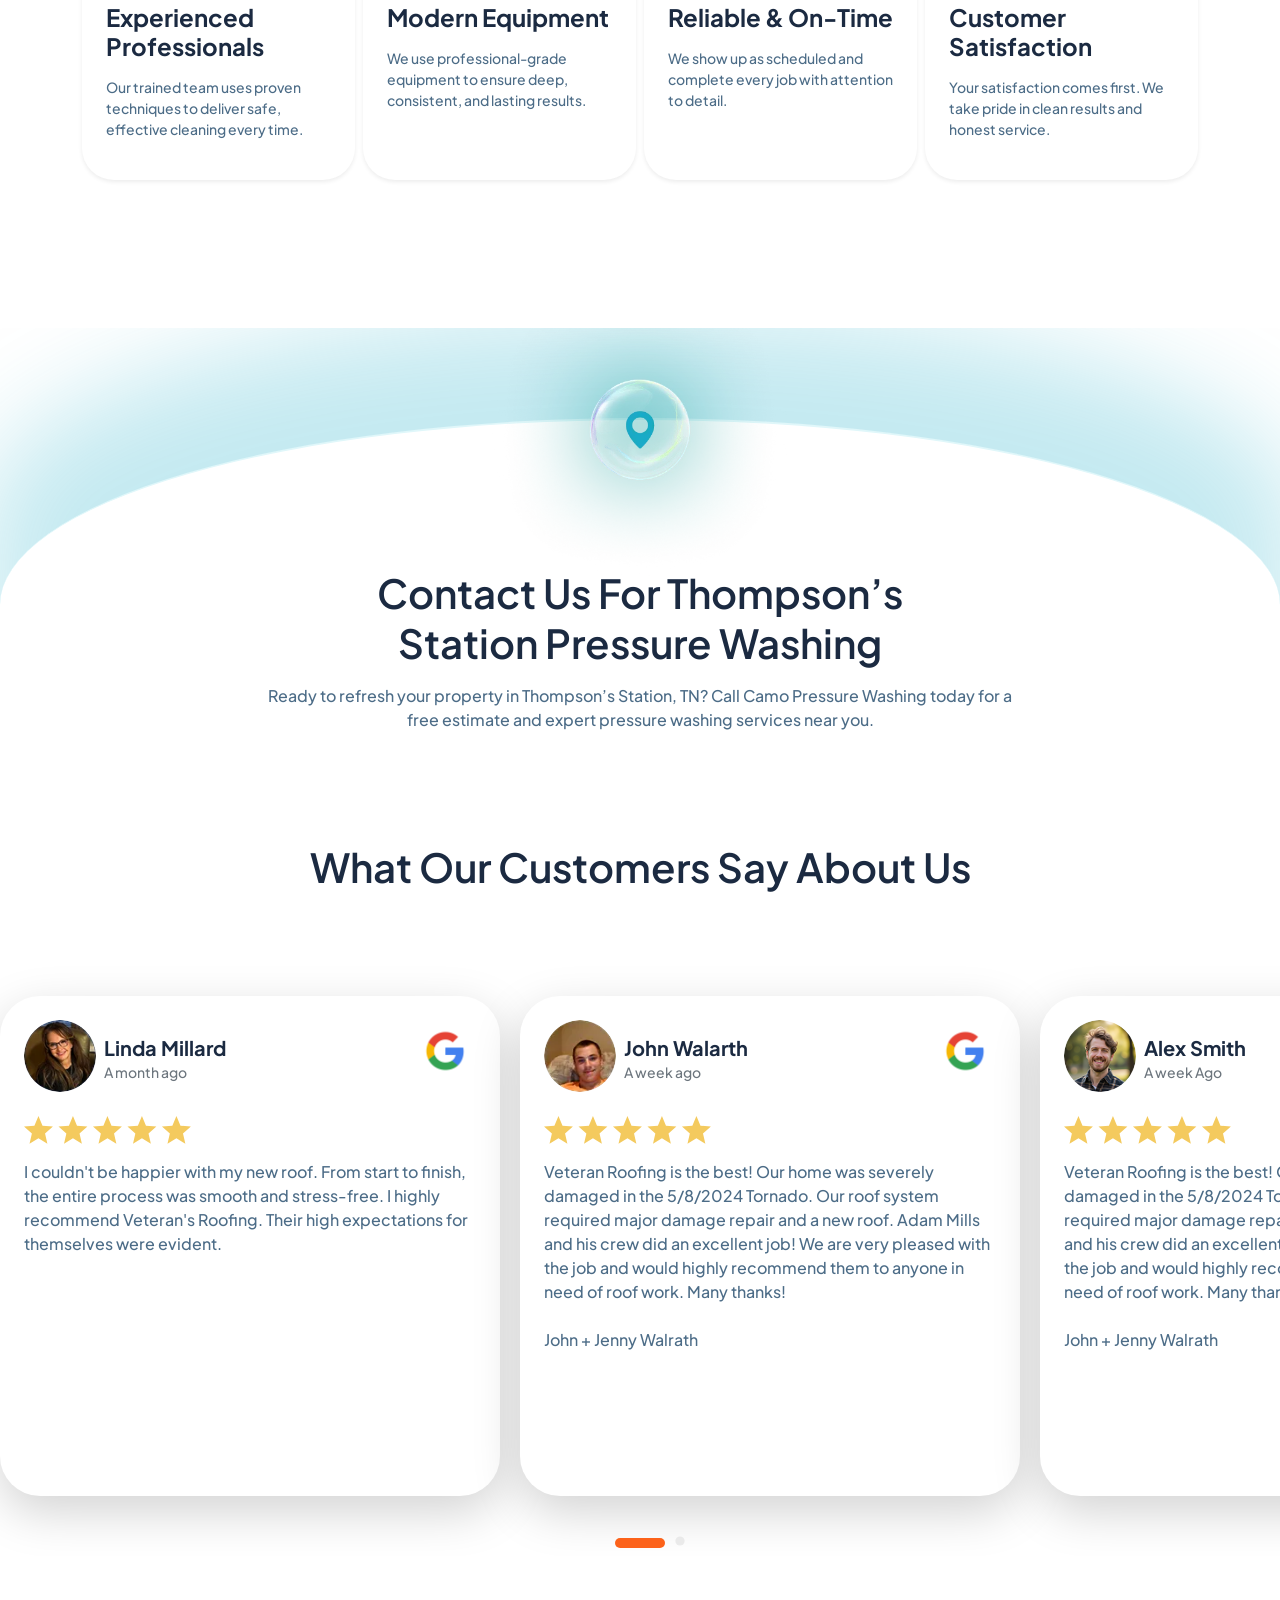
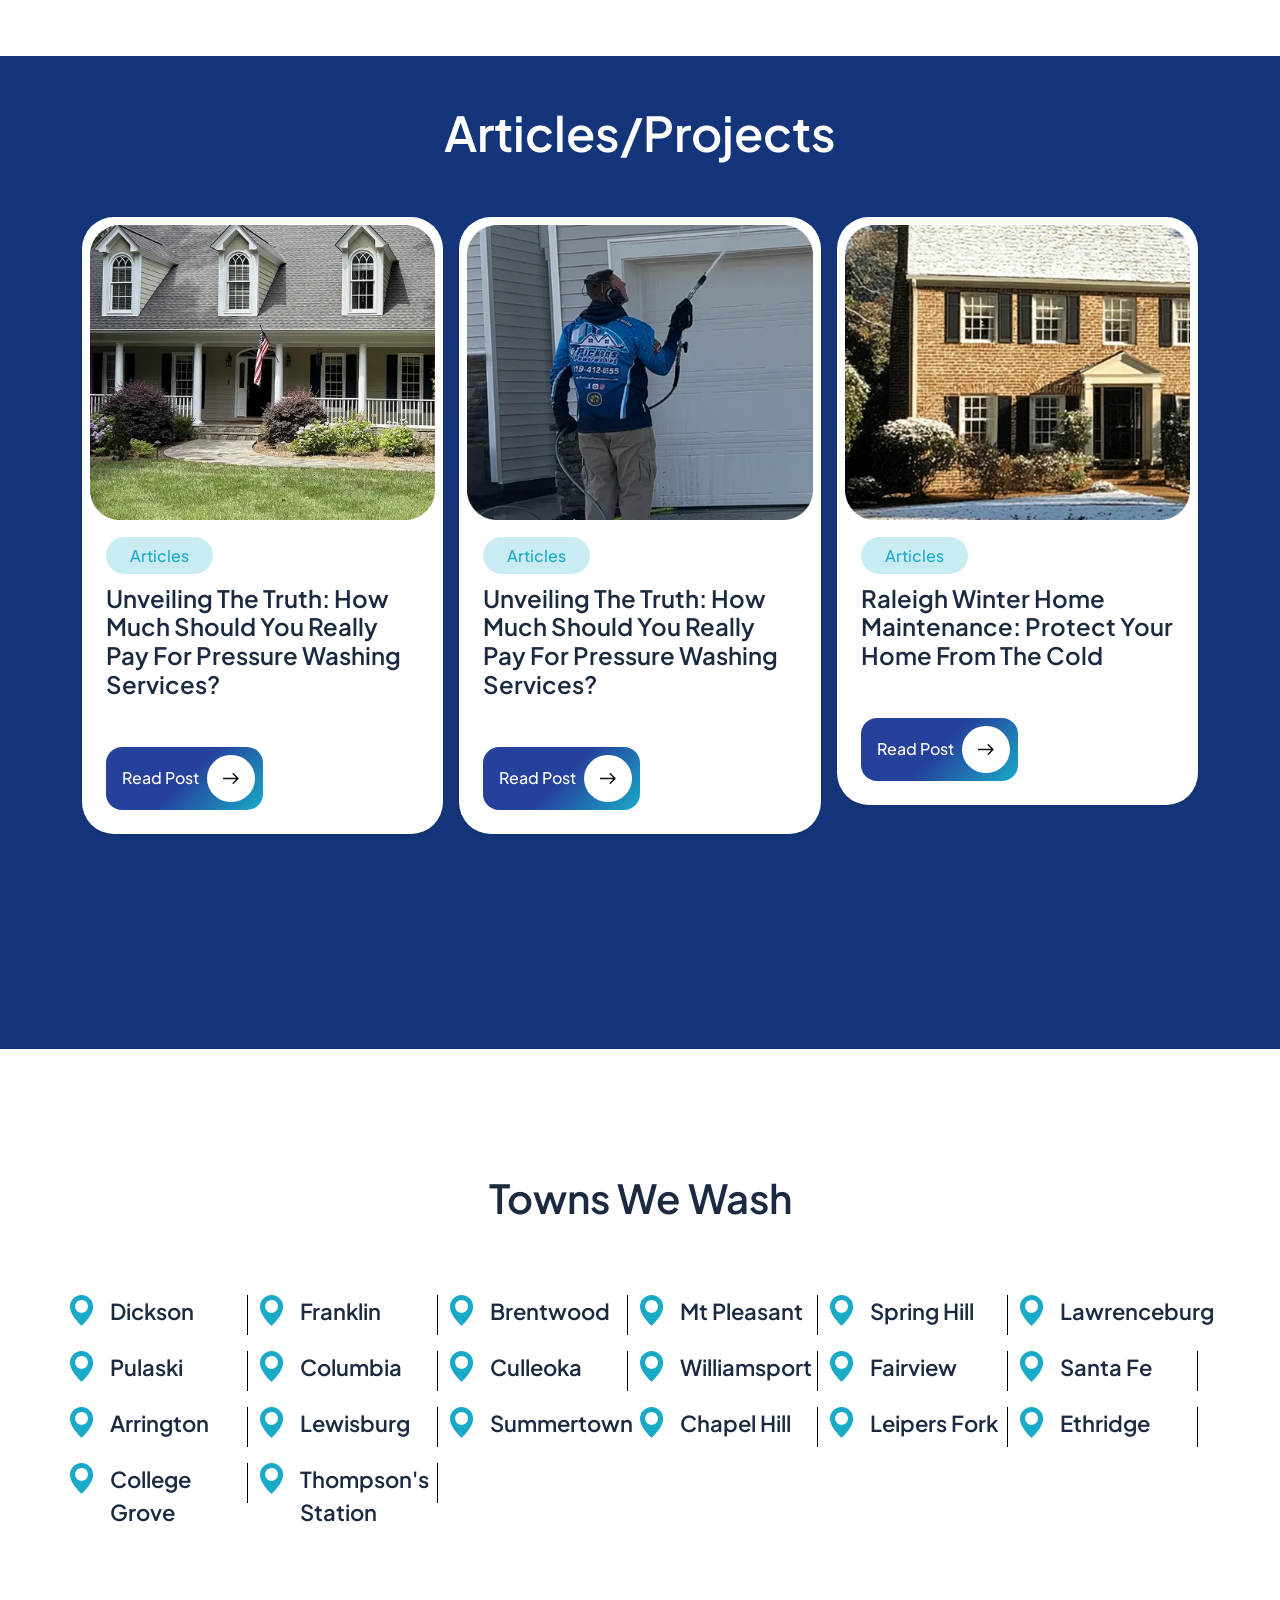
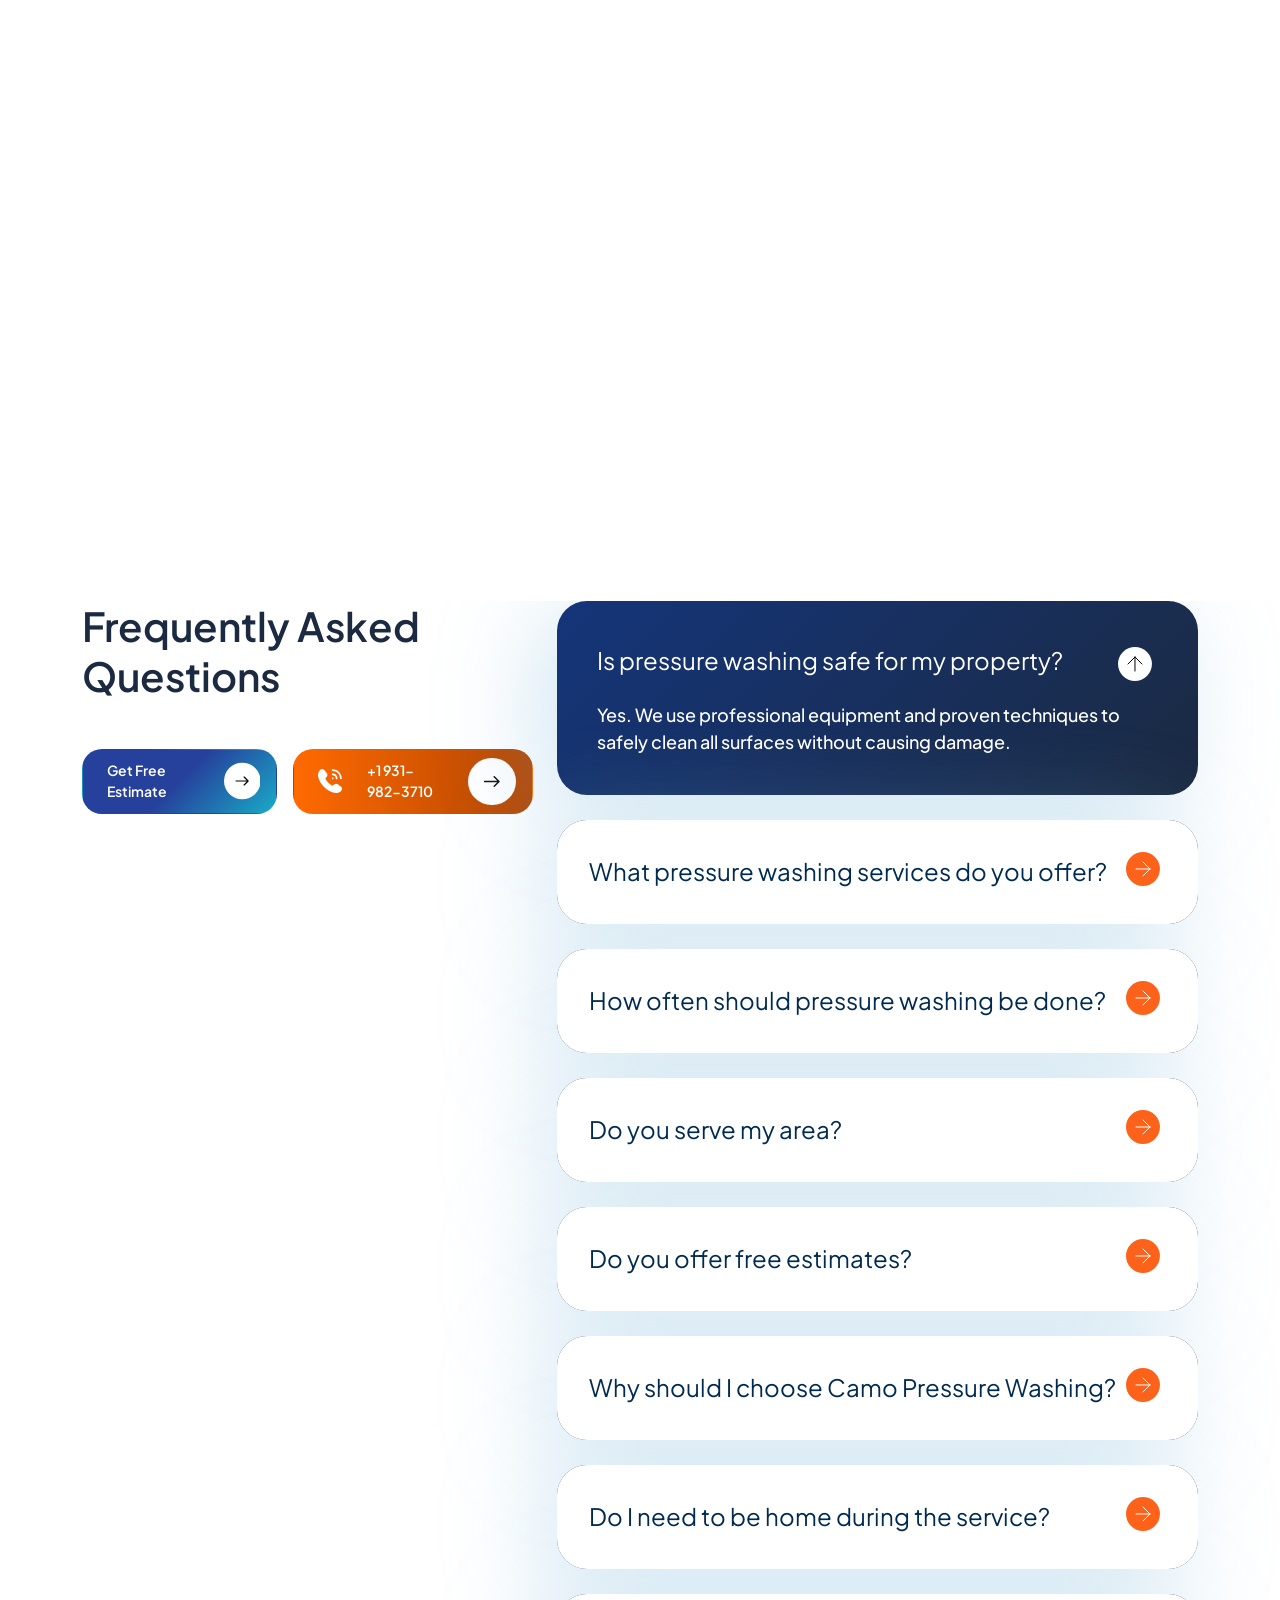
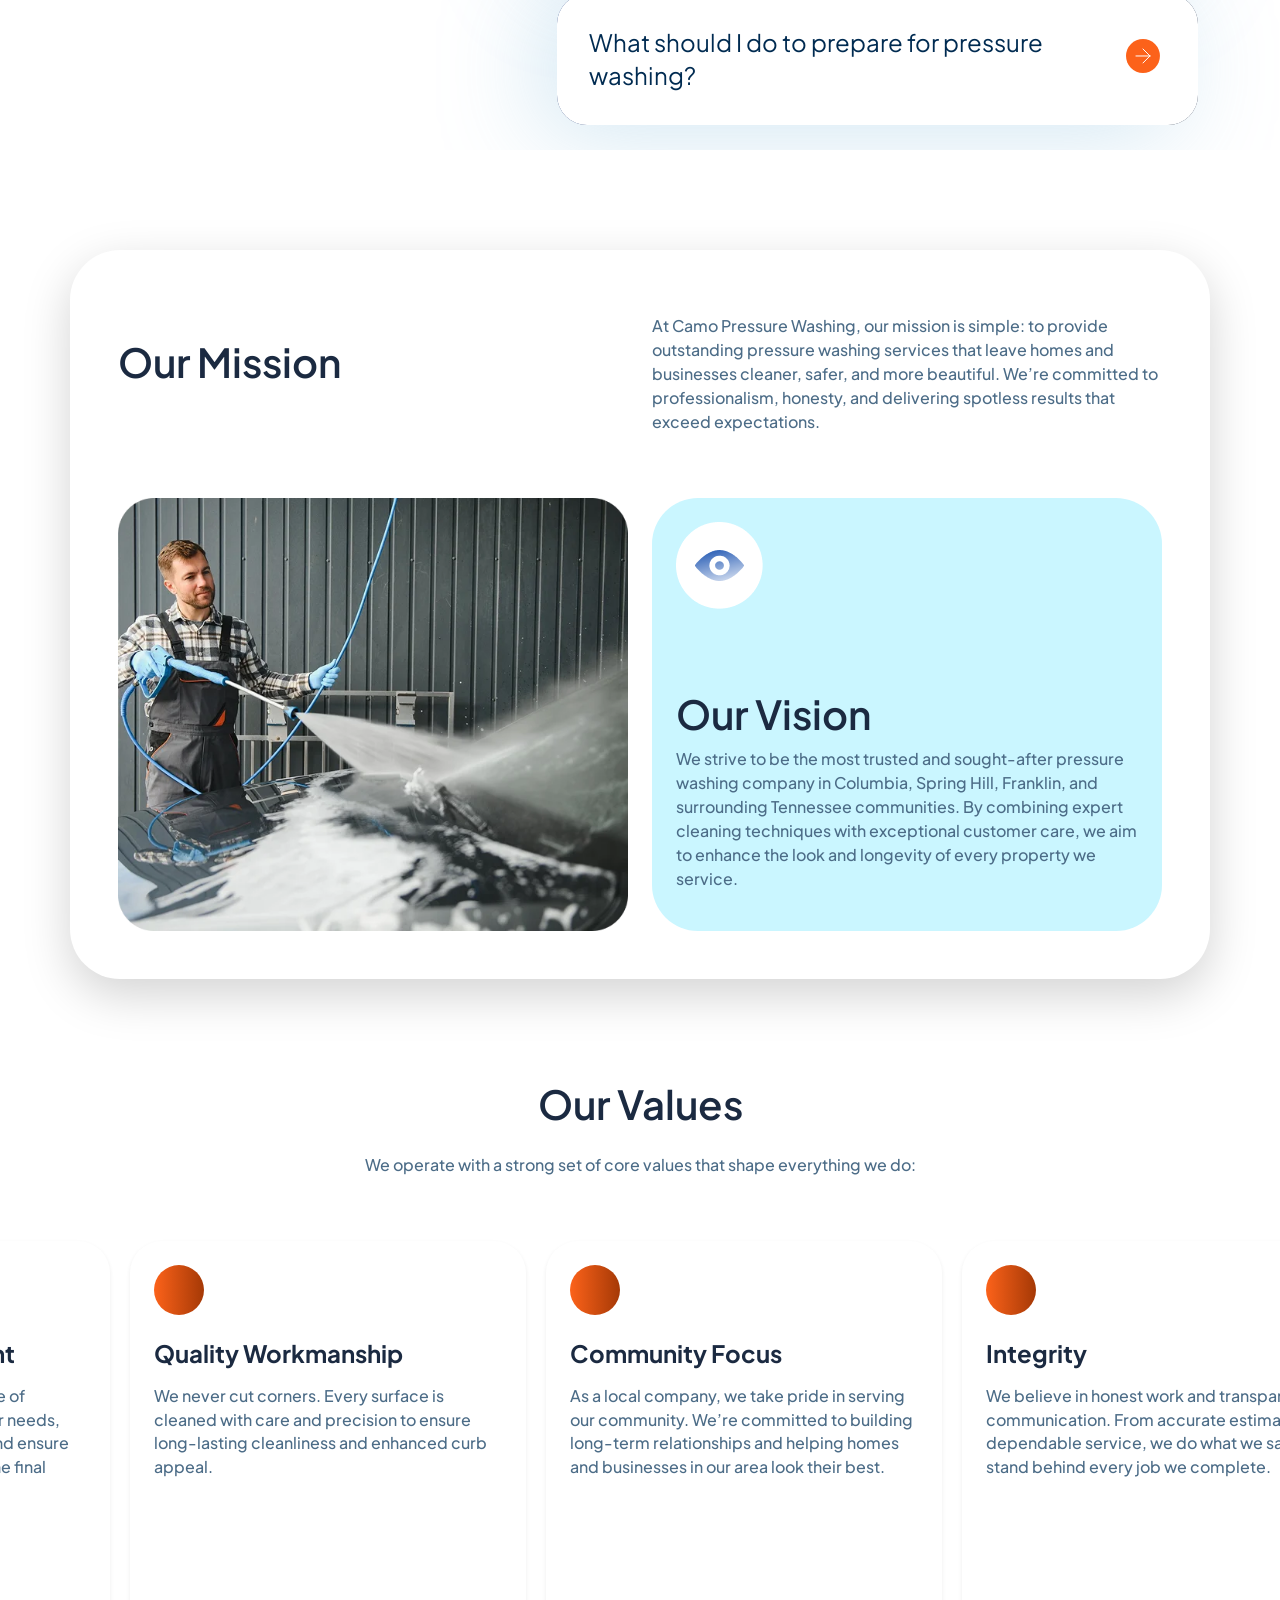
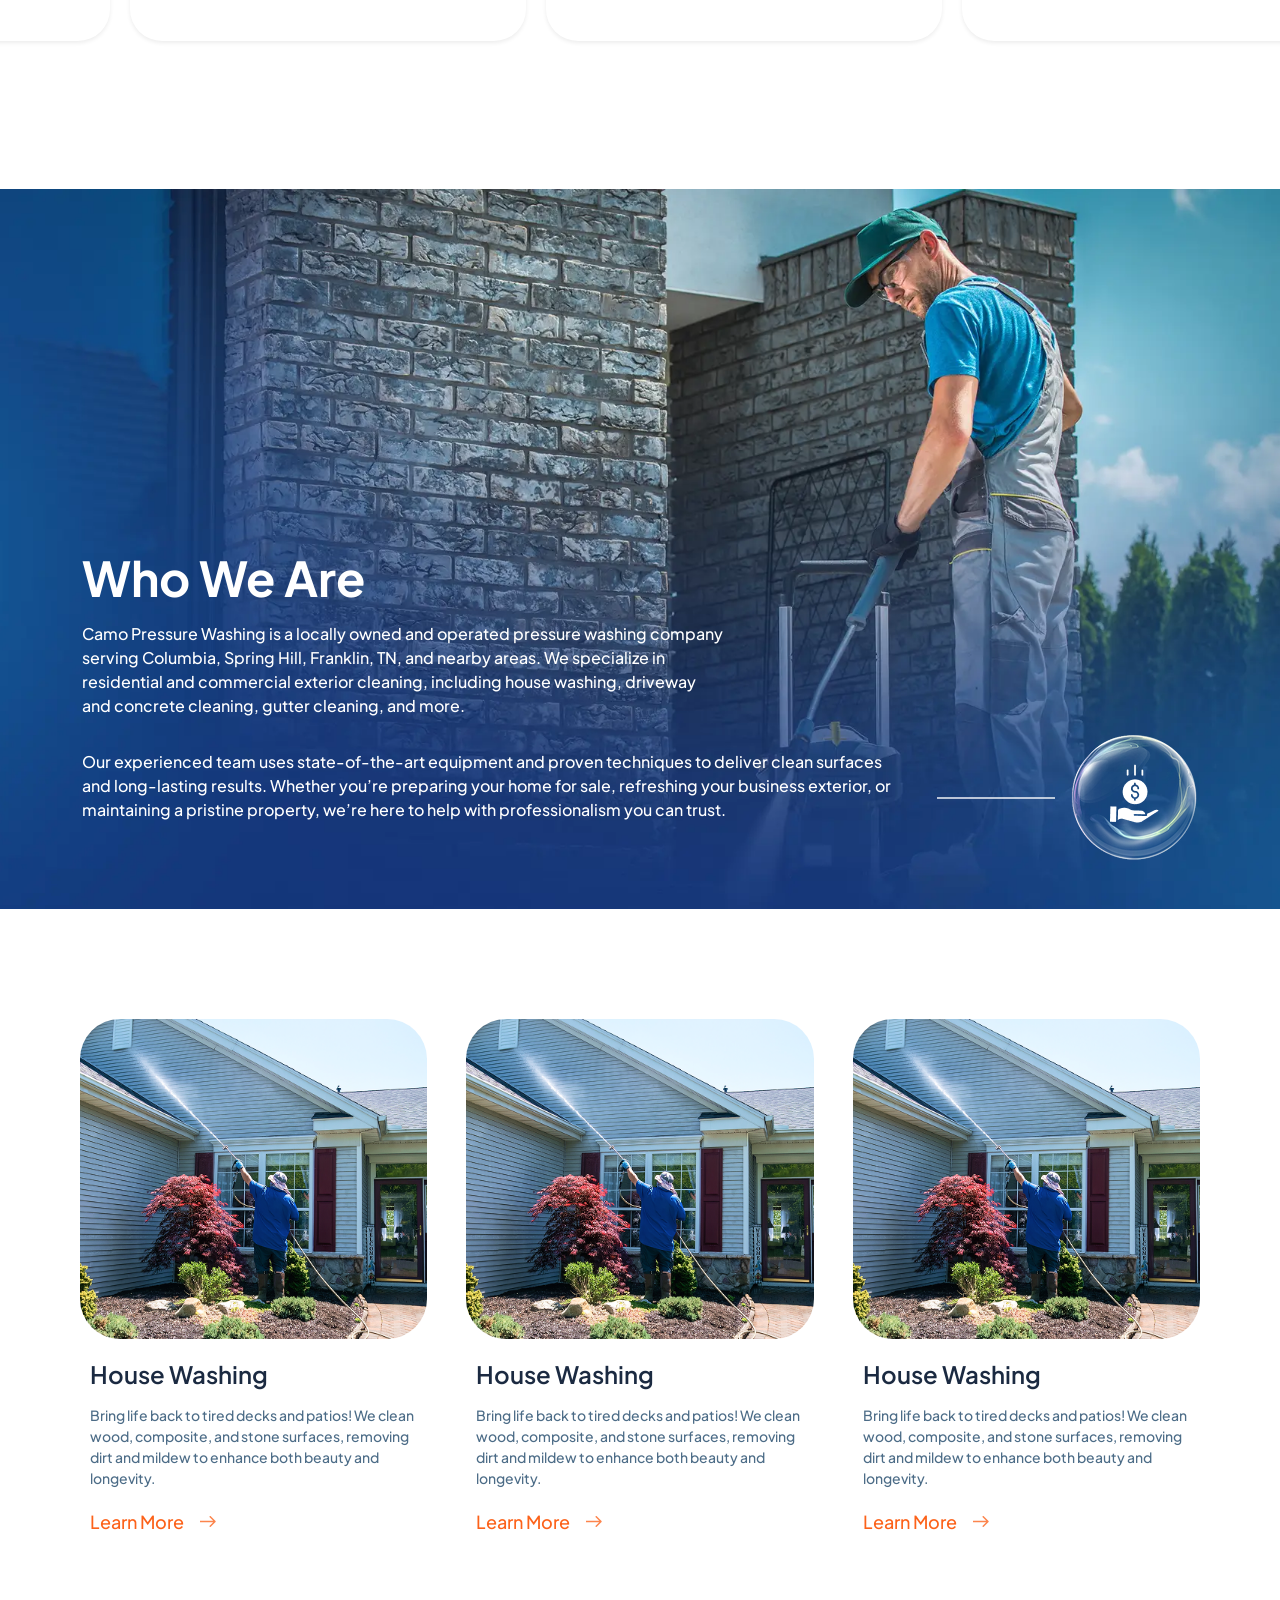
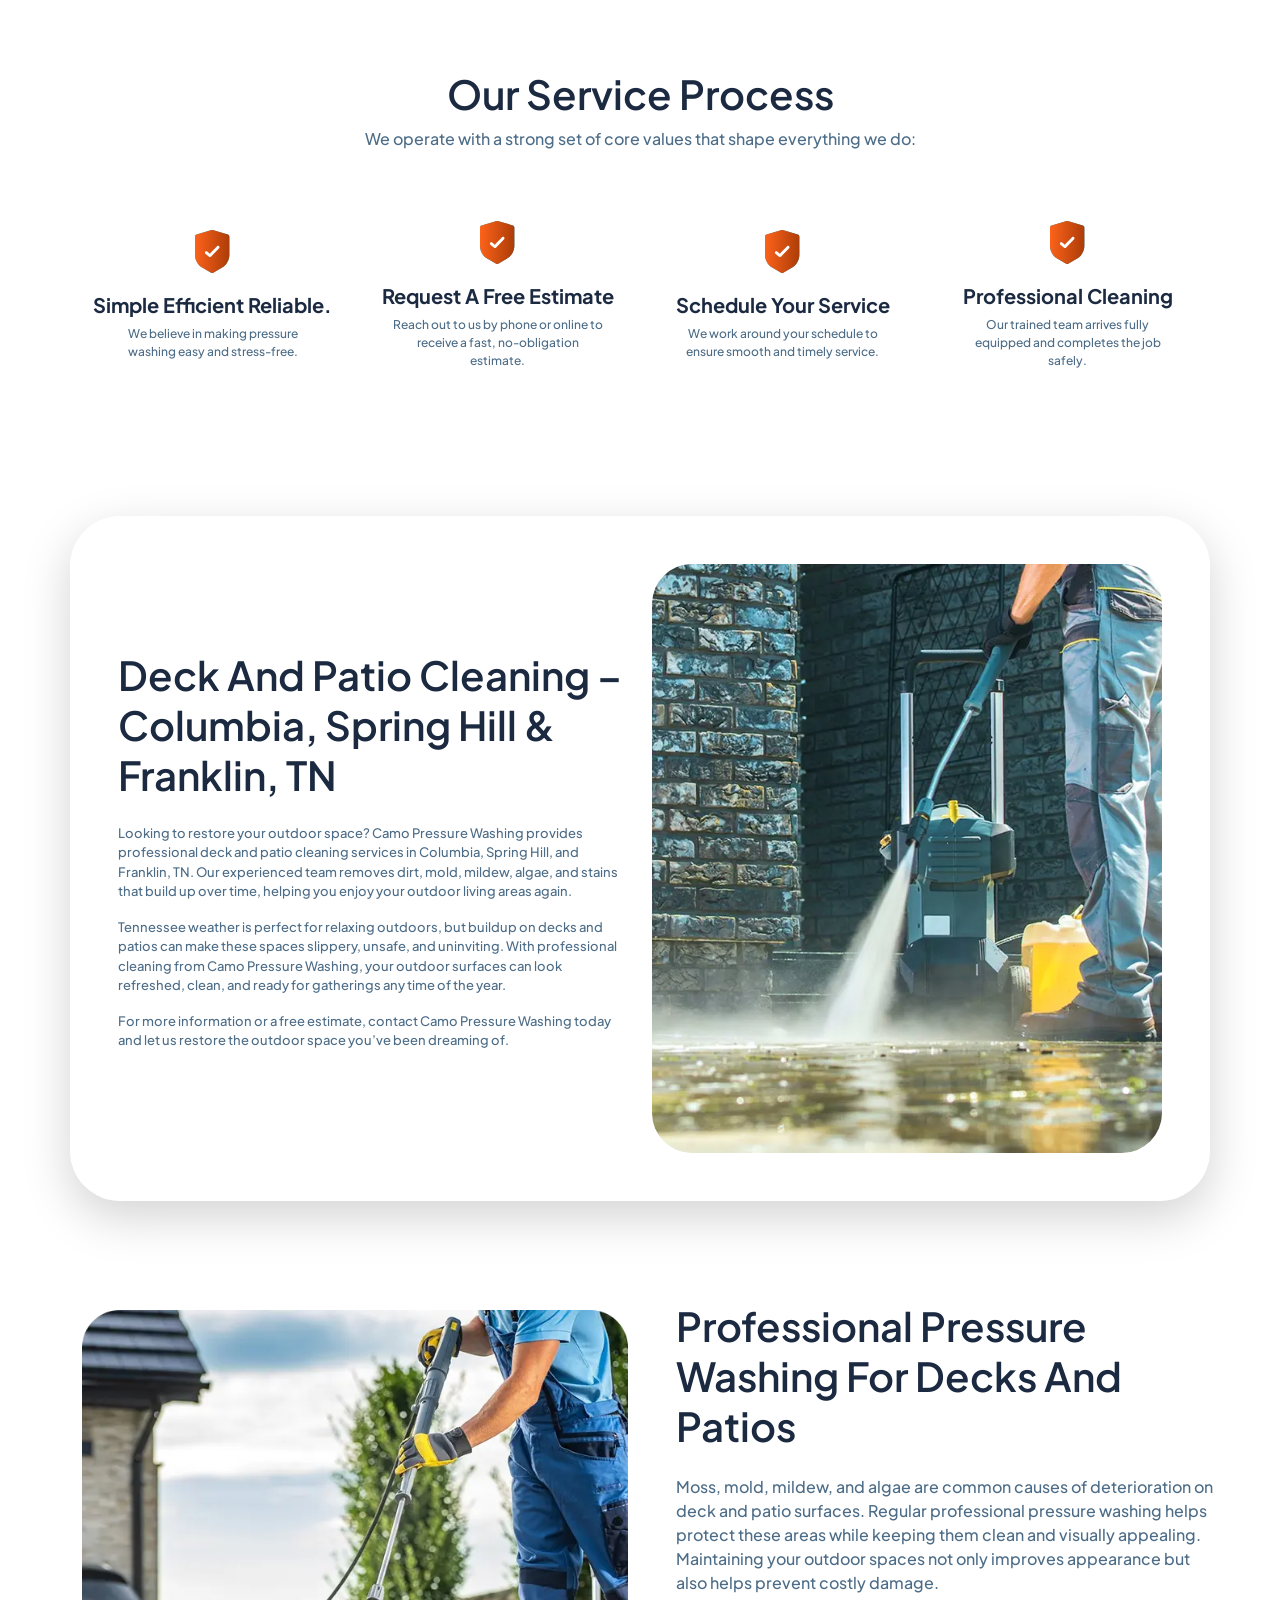
==== commit ed42e188: "update any-thing" ====
--- a/index.html
+++ b/index.html
@@ -156,26 +156,35 @@
                     <p>We proudly offer our pressure washing services in the following locations:</p>
                 </div>
                 <div class="row g-4 justify-content-center">
-                    <div class="camo-services-areas-card col-5 col-md-3 col-sm-3 col-lg-2 aos-init aos-animate p-2 rounded rounded-5" data-aos="zoom-in-up" data-aos-duration="1000">
+                    <div class="camo-services-areas-card col-5 col-md-3 col-sm-3 col-lg-2 aos-init aos-animate p-2 rounded rounded-5"
+                        data-aos="zoom-in-up" data-aos-duration="1000">
                         <a href="#" class="text-decoration-none">
                             <div class="city-box text-start position-relative overflow-hidden rounded-4">
-                                <img decoding="async" loading="lazy" src="https://amcconstruction-llc.com/wp-content/uploads/2025/12/columbia-298x300.webp" alt="image name">
+                                <img decoding="async" loading="lazy"
+                                    src="https://amcconstruction-llc.com/wp-content/uploads/2025/12/columbia-298x300.webp"
+                                    alt="image name">
                                 <h2 class="ps-3">Columbia</h2>
                             </div>
                         </a>
                     </div>
-                    <div class="camo-services-areas-card col-5 col-md-3 col-sm-3 col-lg-2 aos-init aos-animate p-2 rounded rounded-5" data-aos="zoom-in-up" data-aos-duration="1000">
+                    <div class="camo-services-areas-card col-5 col-md-3 col-sm-3 col-lg-2 aos-init aos-animate p-2 rounded rounded-5"
+                        data-aos="zoom-in-up" data-aos-duration="1000">
                         <a href="#" class="text-decoration-none">
                             <div class="city-box text-start position-relative overflow-hidden rounded-4">
-                                <img decoding="async" loading="lazy" src="https://amcconstruction-llc.com/wp-content/uploads/2025/12/columbia-298x300.webp" alt="image name">
+                                <img decoding="async" loading="lazy"
+                                    src="https://amcconstruction-llc.com/wp-content/uploads/2025/12/columbia-298x300.webp"
+                                    alt="image name">
                                 <h2 class="ps-3">Columbia</h2>
                             </div>
                         </a>
                     </div>
-                    <div class="camo-services-areas-card col-5 col-md-3 col-sm-3 col-lg-2 aos-init aos-animate p-2 rounded rounded-5" data-aos="zoom-in-up" data-aos-duration="1000">
+                    <div class="camo-services-areas-card col-5 col-md-3 col-sm-3 col-lg-2 aos-init aos-animate p-2 rounded rounded-5"
+                        data-aos="zoom-in-up" data-aos-duration="1000">
                         <a href="#" class="text-decoration-none">
                             <div class="city-box text-start position-relative overflow-hidden rounded-4">
-                                <img decoding="async" loading="lazy" src="https://amcconstruction-llc.com/wp-content/uploads/2025/12/columbia-298x300.webp" alt="image name">
+                                <img decoding="async" loading="lazy"
+                                    src="https://amcconstruction-llc.com/wp-content/uploads/2025/12/columbia-298x300.webp"
+                                    alt="image name">
                                 <h2 class="ps-3">Columbia</h2>
                             </div>
                         </a>
@@ -645,6 +654,24 @@
                 </div>
             </div>
         </section>
+
+        <!-- ----------------------------------------------------------------Curve Section ------------------------------ -->
+        <section class="curve-section camo-margin-top  overflow-hidden">
+            <div class="container-fluid px-0">
+                <div class="arc-container mx-0 px-0 ">
+                    <img src="./public/center.webp" alt="Location Icon" class="floating-icon rounded-circle img-fluid  ">
+                    <div class="row">
+                        <div class="col-12 d-flex flex-column justify-content-center text-center align-items-center">
+                            <h2 class="text-center mt-md-5 col-lg-6 col-11">Contact Us for Thompson’s Station Pressure Washing</h2>
+                            <p class="text-center pt-2 mb-0 col-lg-7 col-10">Ready to refresh your property in Thompson’s Station, TN?
+                                Call Camo Pressure Washing today for a free estimate and expert pressure washing services near you.
+                            </p>
+                        </div>
+                    </div>
+                </div>
+            </div>
+        </section>
+
         <!-- ----------------------------------------------------------------TESTIMONIAL SLIDER ------------------------------ -->
         <section class="  camo-testimonials camo-margin-top overflow-hidden ">
             <div class="container-fluid">
@@ -1596,6 +1623,73 @@
         </section>
 
 
+        <!-- --------------------------------------------------------------- expert-pressure-section ---------------------------- -->
+        <section class="expert-pressure-section overflow-hidden d-flex align-items-center camo-margin-top "
+            style="background: url('./public/local-servicesnear.png') center/cover no-repeat;">
+
+            <div class="container py-5">
+                <div class="row">
+                    <div class="col-12 col-lg-9 text-white text-start mt-5 py-5">
+                        <h2 class="display-5 display-lg-4 fw-bold mb-4 text-white" data-aos="fade-right"
+                            data-aos-duration="1000">
+                            Expert Pressure Washing Services in Thompson’s Station
+                        </h2>
+
+                        <p class="mb-4 text-white" data-aos="fade-right" data-aos-duration="1000">
+                            Camo Pressure Washing offers a full range of professional pressure washing services tailored
+                            to your property type and cleaning needs. Our trained technicians use safe, effective
+                            techniques and advanced equipment to clean:
+                        </p>
+
+                        <ul class="p-0 position-relative">
+                            <li>
+                                <h4>House Washing</h4>
+                                <p class="text-white">Restore your home’s curb appeal by removing dirt, mold, and algae
+                                    from siding, brick,
+                                    and exterior surfaces.</p>
+                            </li>
+                            <li>
+                                <h4>House Washing</h4>
+                                <p class="text-white">Restore your home’s curb appeal by removing dirt, mold, and algae
+                                    from siding, brick,
+                                    and exterior surfaces.</p>
+                            </li>
+                            <li>
+                                <h4>House Washing</h4>
+                                <p class="text-white">Restore your home’s curb appeal by removing dirt, mold, and algae
+                                    from siding, brick,
+                                    and exterior surfaces.</p>
+                            </li>
+                            <li>
+                                <h4>House Washing</h4>
+                                <p class="text-white">Restore your home’s curb appeal by removing dirt, mold, and algae
+                                    from siding, brick,
+                                    and exterior surfaces.</p>
+                            </li>
+                            <li>
+                                <h4>House Washing</h4>
+                                <p class="text-white">Restore your home’s curb appeal by removing dirt, mold, and algae
+                                    from siding, brick,
+                                    and exterior surfaces.</p>
+                            </li>
+                            <li>
+                                <h4>House Washing</h4>
+                                <p class="text-white">Restore your home’s curb appeal by removing dirt, mold, and algae
+                                    from siding, brick,
+                                    and exterior surfaces.</p>
+                            </li>
+                            <li>
+                                <h4>House Washing</h4>
+                                <p class="text-white">Restore your home’s curb appeal by removing dirt, mold, and algae
+                                    from siding, brick,
+                                    and exterior surfaces.</p>
+                            </li>
+                        </ul>
+                    </div>
+                </div>
+            </div>
+        </section>
+
 
     </main>
 
--- a/css/custom-style.css
+++ b/css/custom-style.css
@@ -1112,4 +1112,65 @@
 }
 .services-areas-town-section {
     margin-bottom: 80px !important;
-}+}
+
+/* expert-pressure-section */
+.expert-pressure-section ul li{
+    color: var(--brand-accent);
+}
+
+.expert-pressure-section ul li h4{
+    font-size: 25px;
+    color: var(--color-white);
+}
+.expert-pressure-section ul li {
+    color: var(--brand-accent);
+    z-index: 1111;
+    font-size: 1.8rem;
+    background: url('data:image/svg+xml,<svg width="20" height="20" viewBox="0 0 20 20" fill="none" xmlns="http://www.w3.org/2000/svg"><circle cx="10" cy="10" r="10" fill="%23FC621A"/></svg>') no-repeat;
+    padding-left: 35px;
+    list-style: none;
+    padding-bottom: 0;
+    margin-bottom: 25px;
+    z-index: 111 !important;
+    color: #454545;
+}
+.expert-pressure-section ul:before {
+    content: '';
+    border: 1px solid #ffffff;
+    height: 100%;
+    position: absolute;
+    top: 0;
+    left: 10px;
+    z-index: 0;
+}
+
+
+/* services inner curve Section */
+.curve-section{
+    padding-top: 90px;
+    position: relative;
+    margin-bottom: -50px;
+}
+
+.curve-section .arc-container {
+    background-color: white;
+    border-top-left-radius: 100%;
+    border-top-right-radius: 100%;
+    padding: 100px 20px 60px 20px;
+    position: relative;
+    border-top: 2px solid #e0f7fa;
+    box-shadow: 0 -90px 100px 20px rgba(25, 170, 199, 0.25);
+}
+
+
+.curve-section .floating-icon {
+    position: absolute;
+    top: -140px;
+    left: 50%;
+    transform: translateX(-50%);
+    width: 300px;
+    height: 300px;
+    z-index: 10;
+}
+
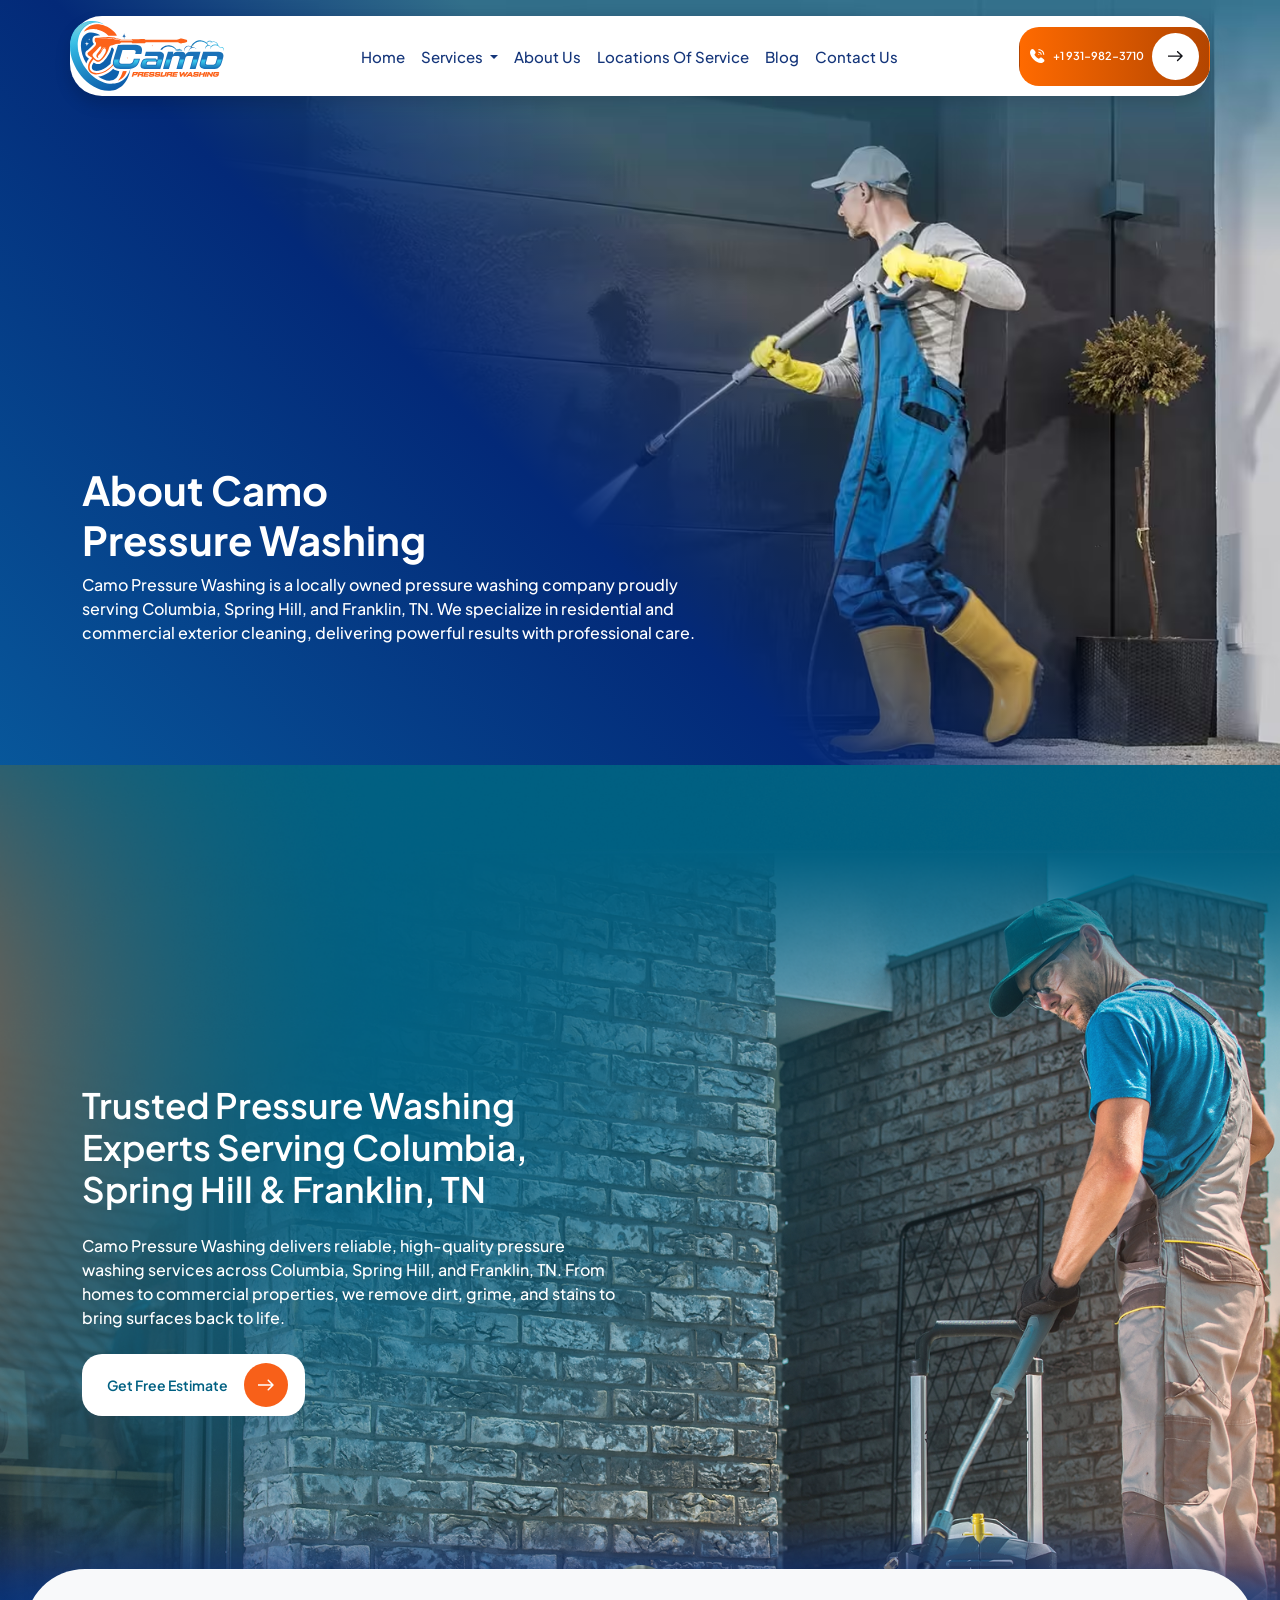
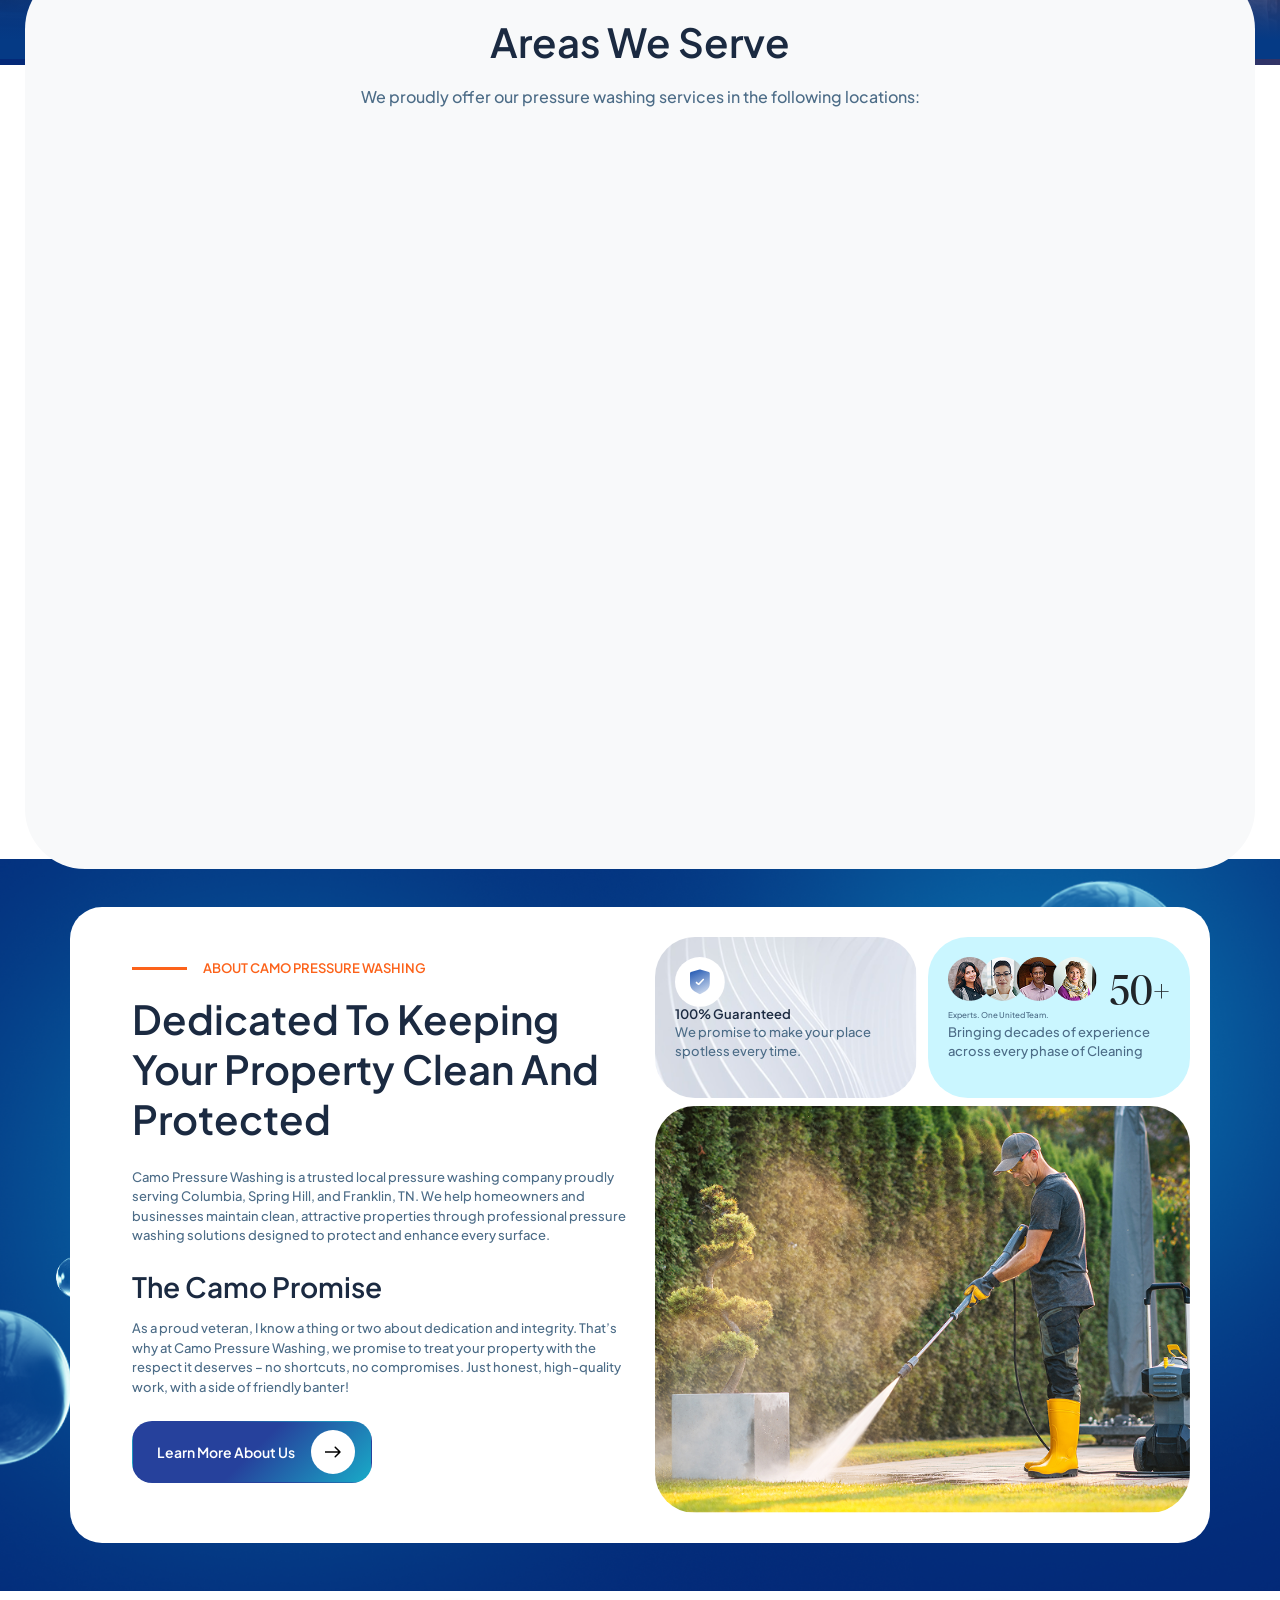
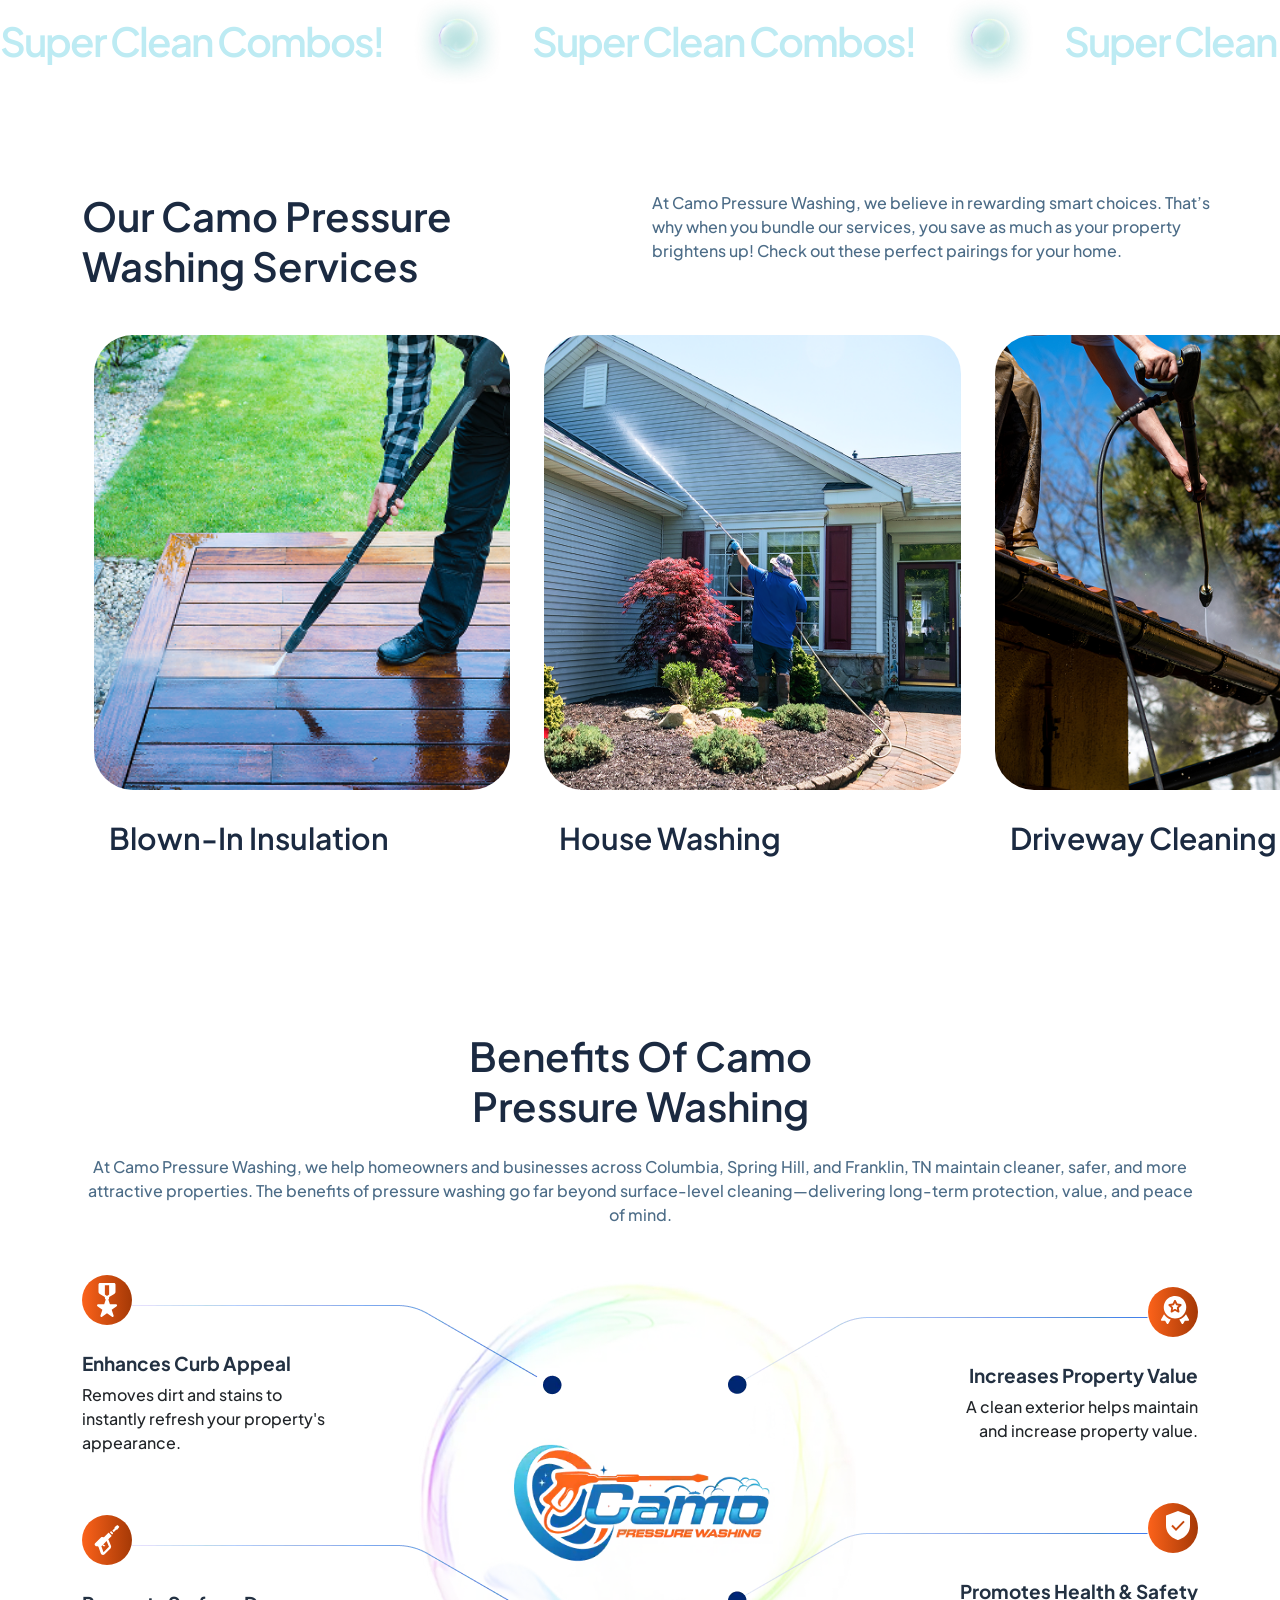
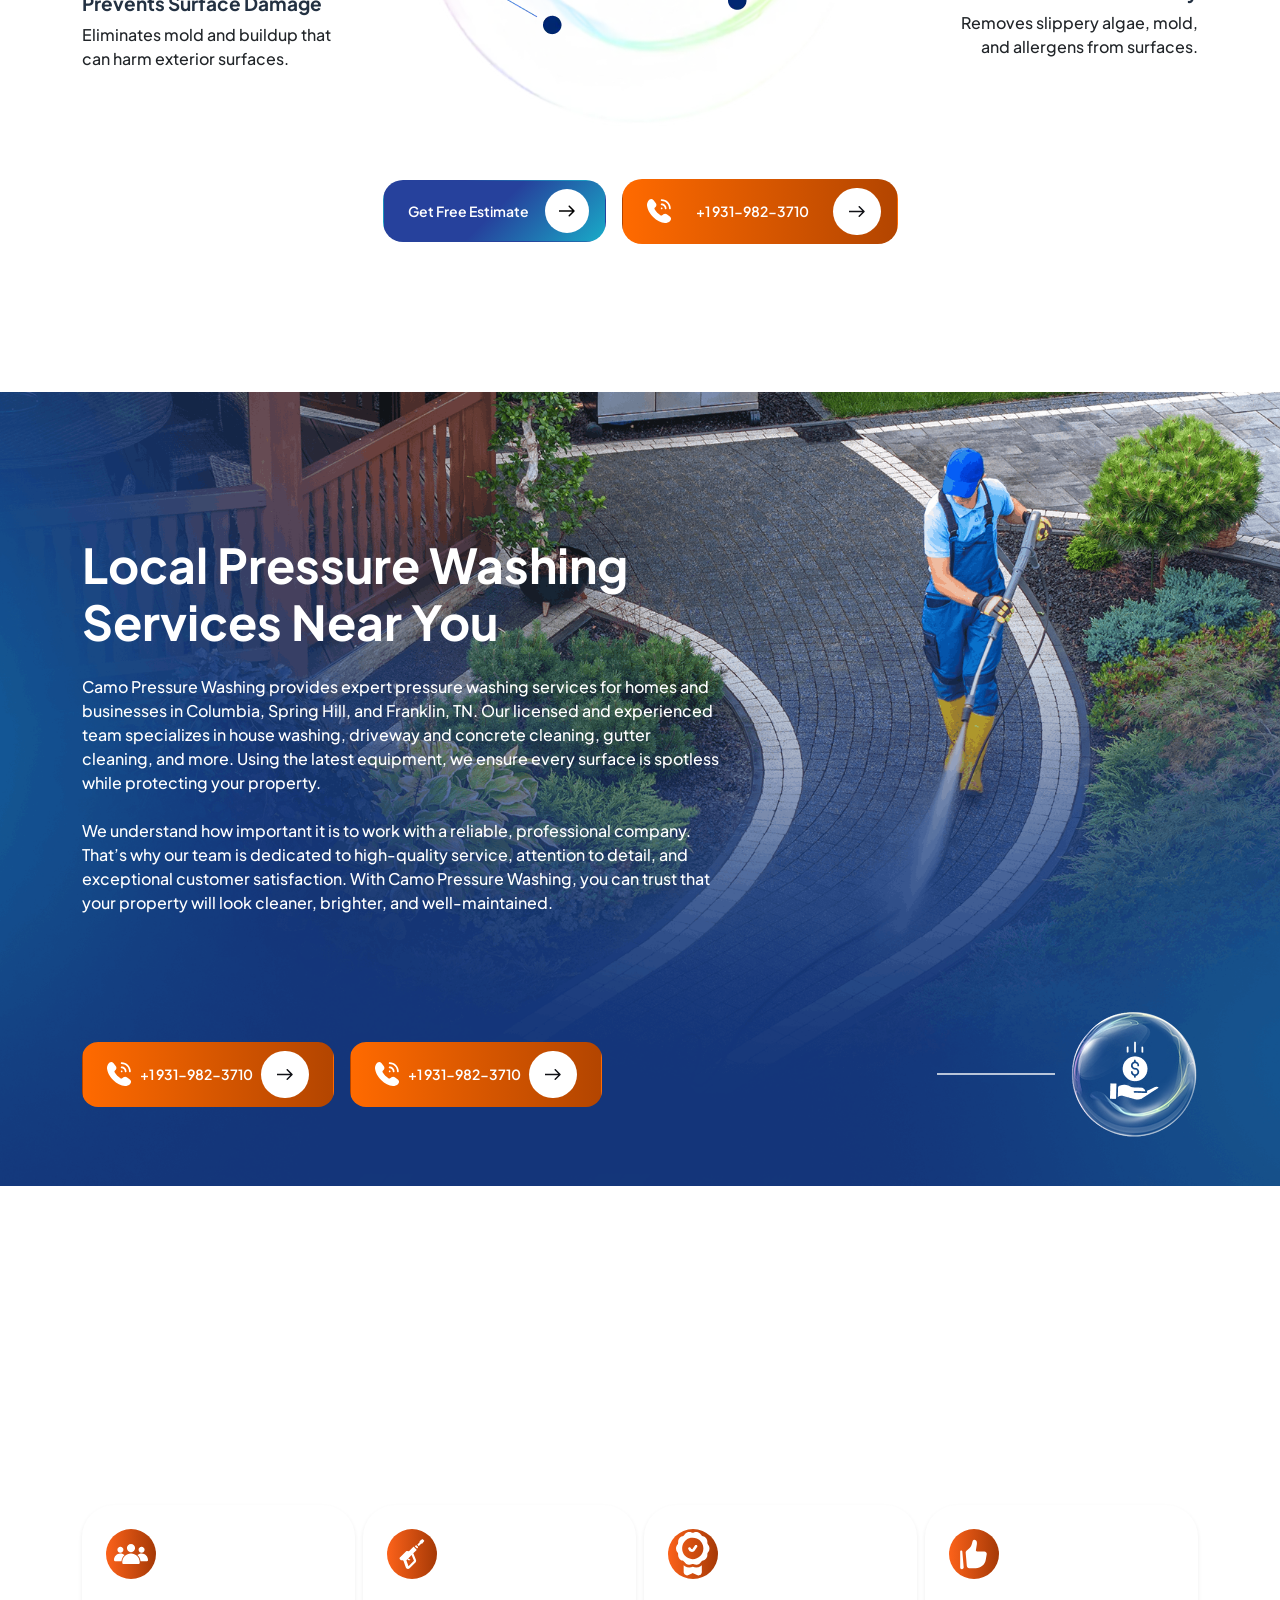
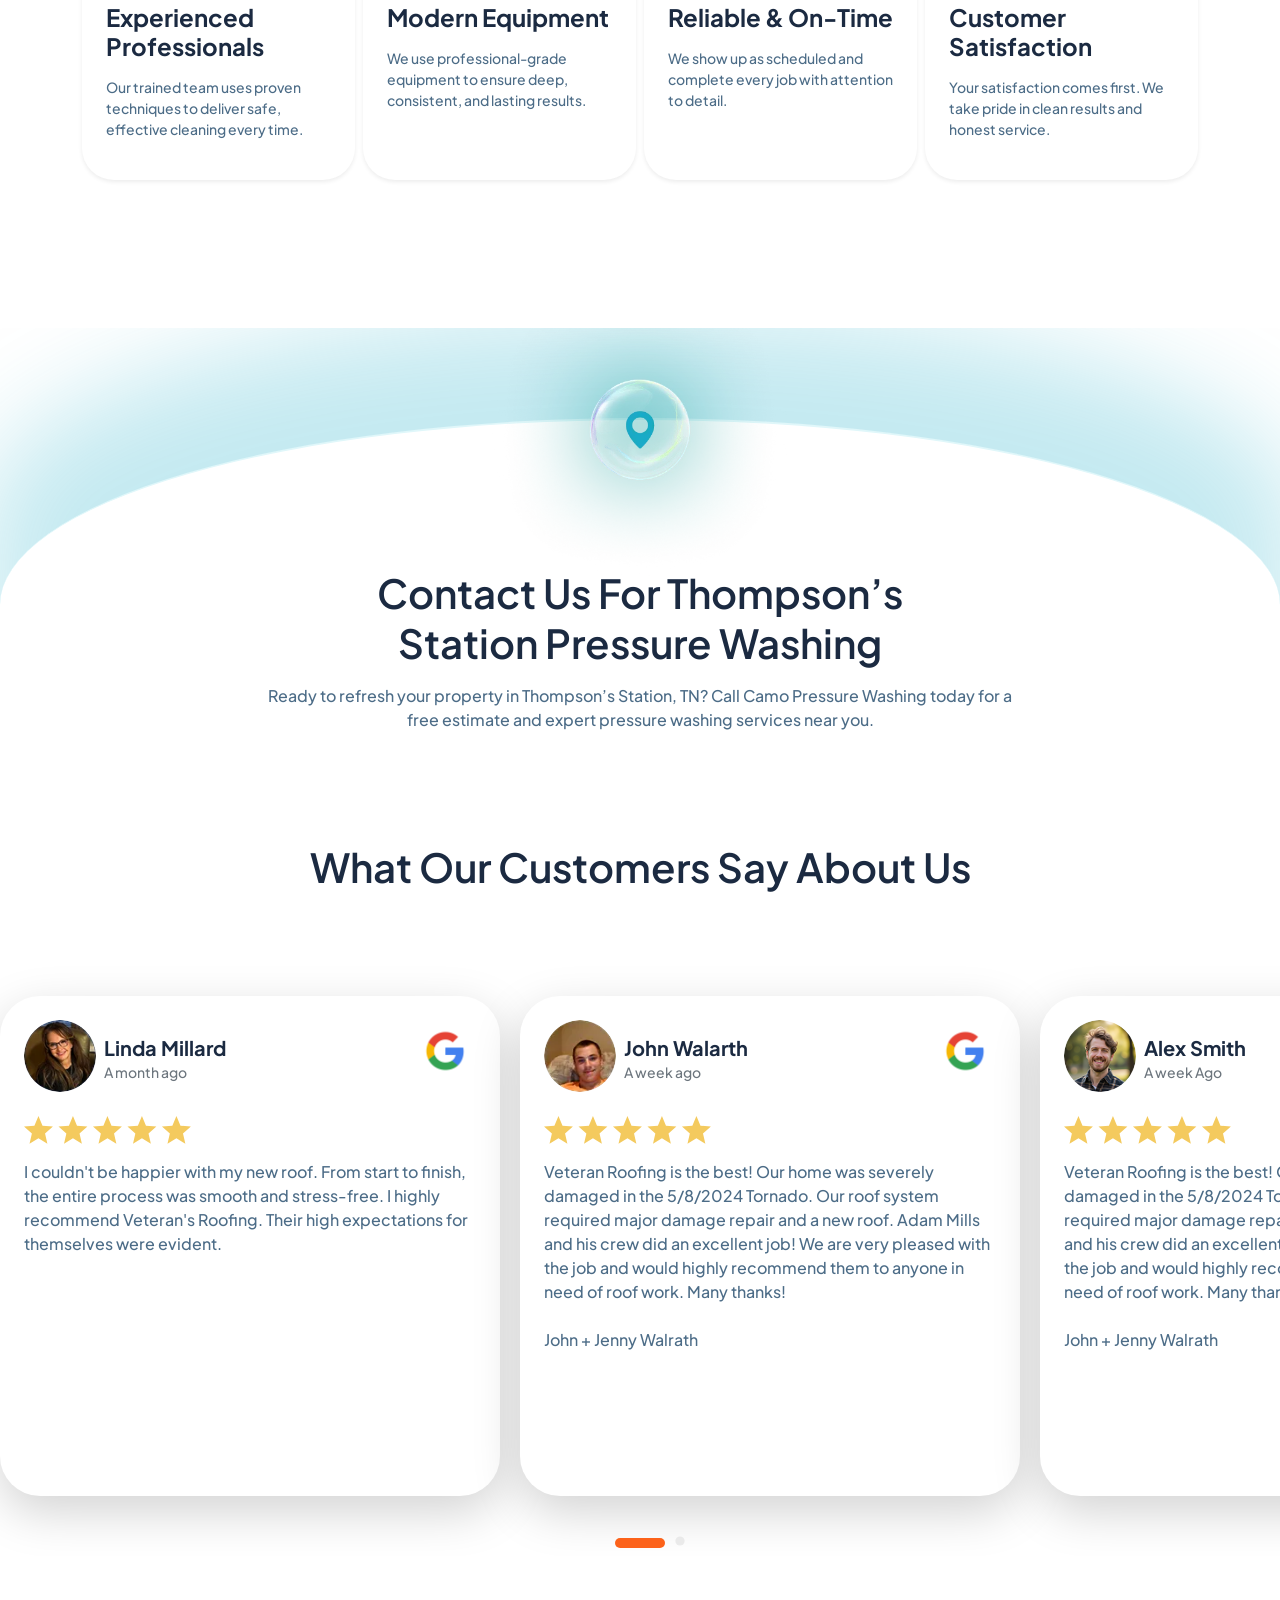
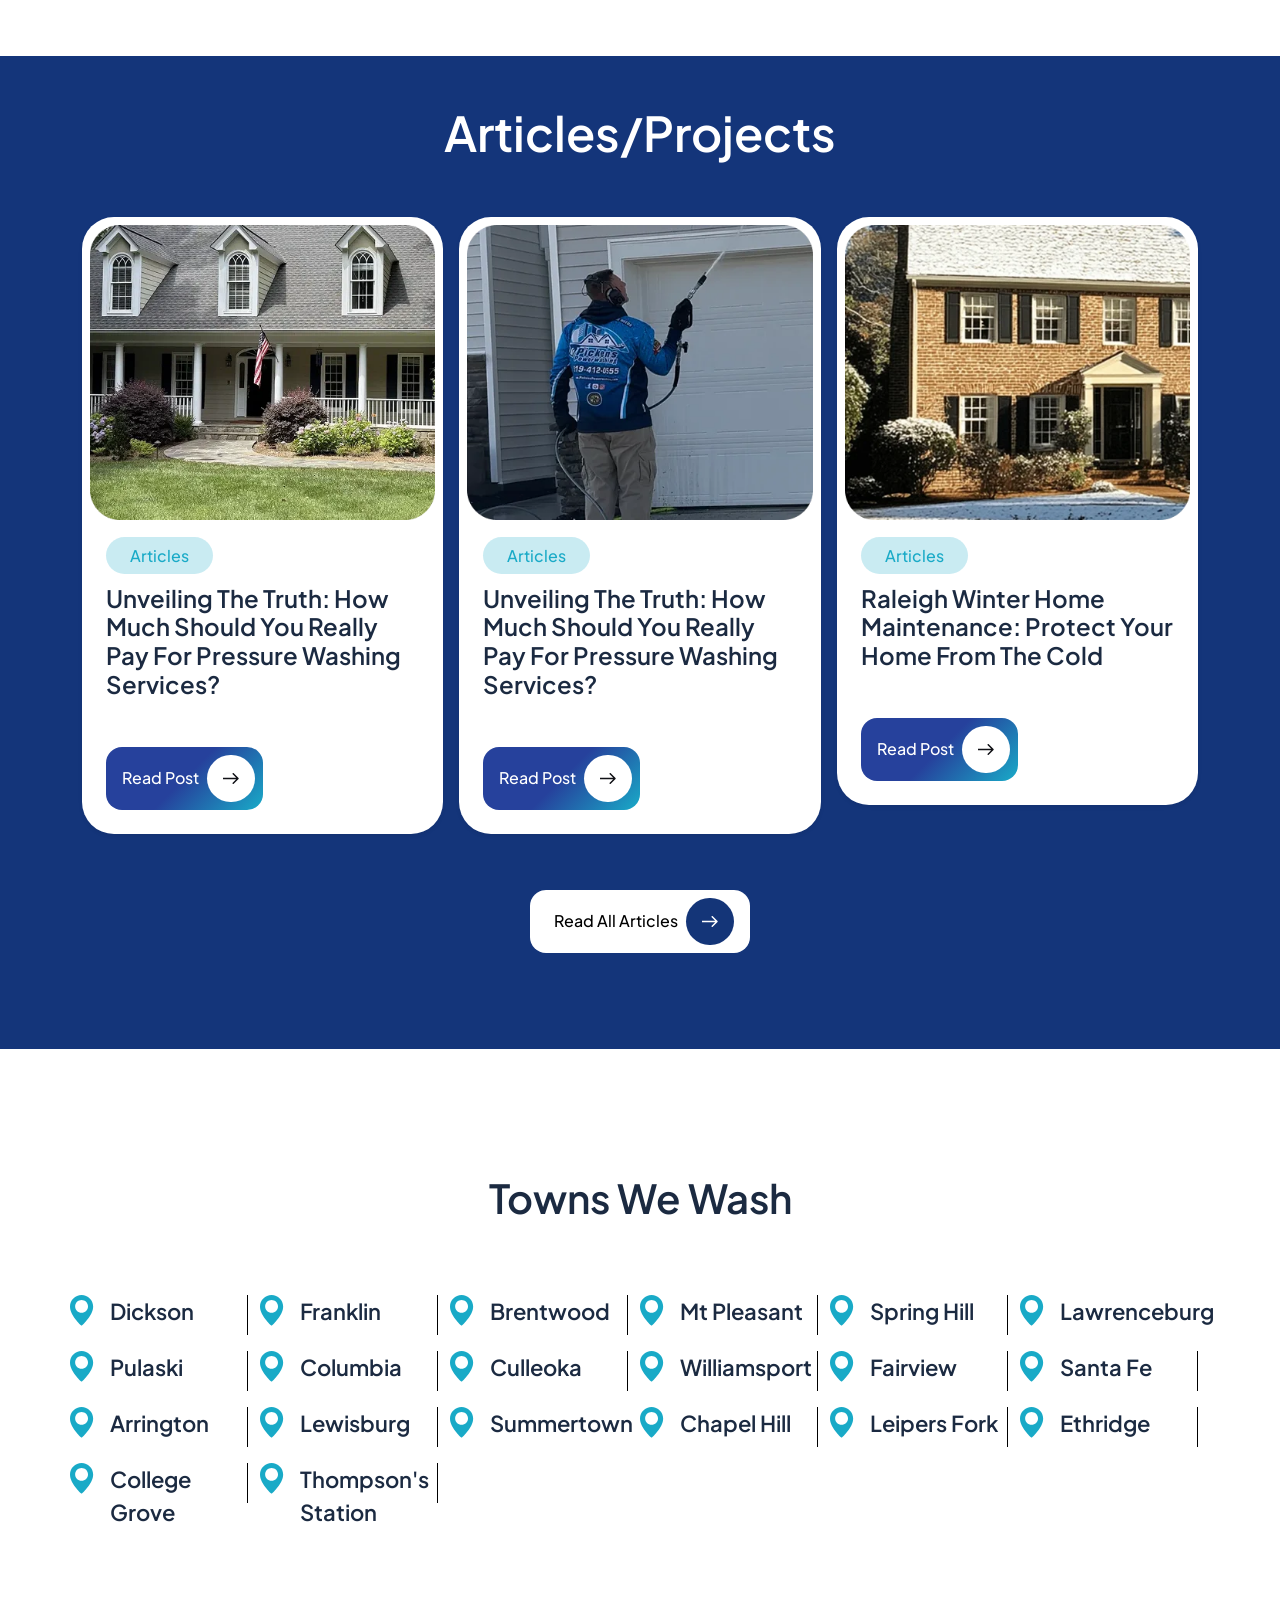
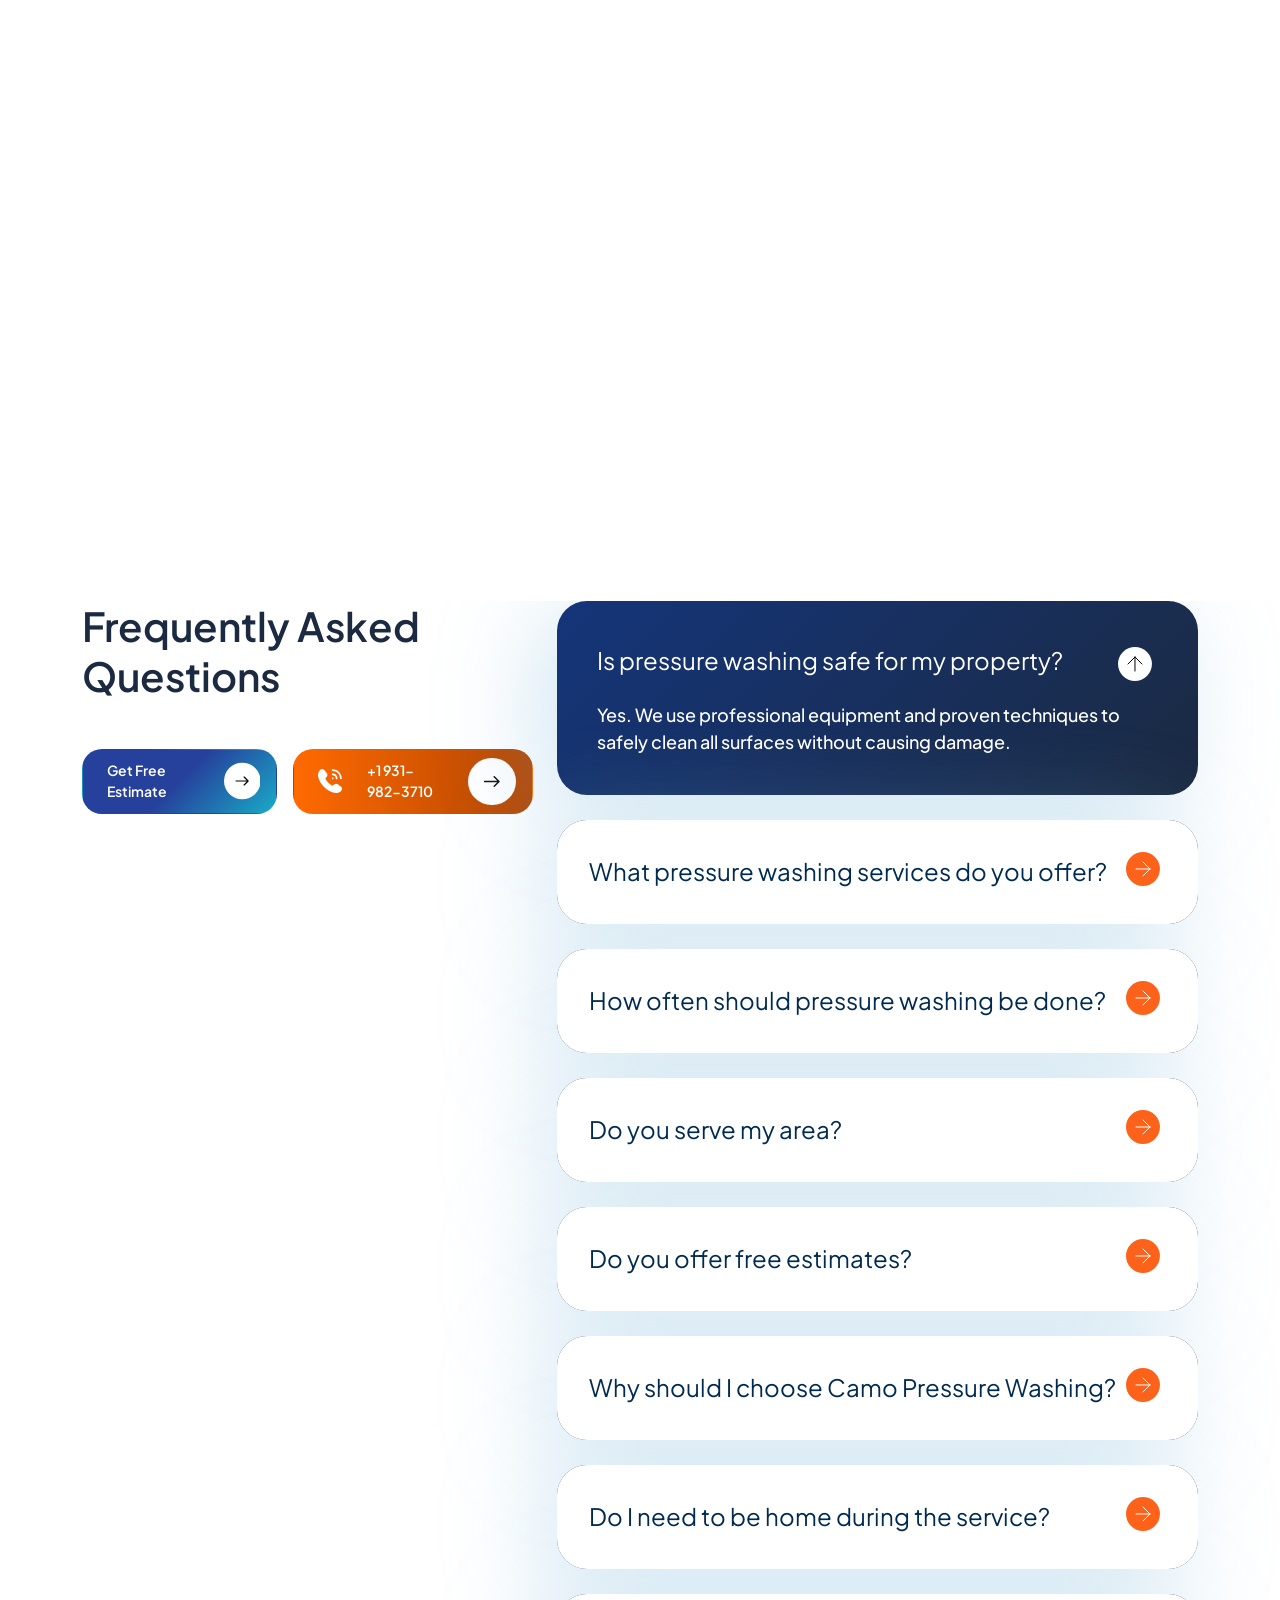
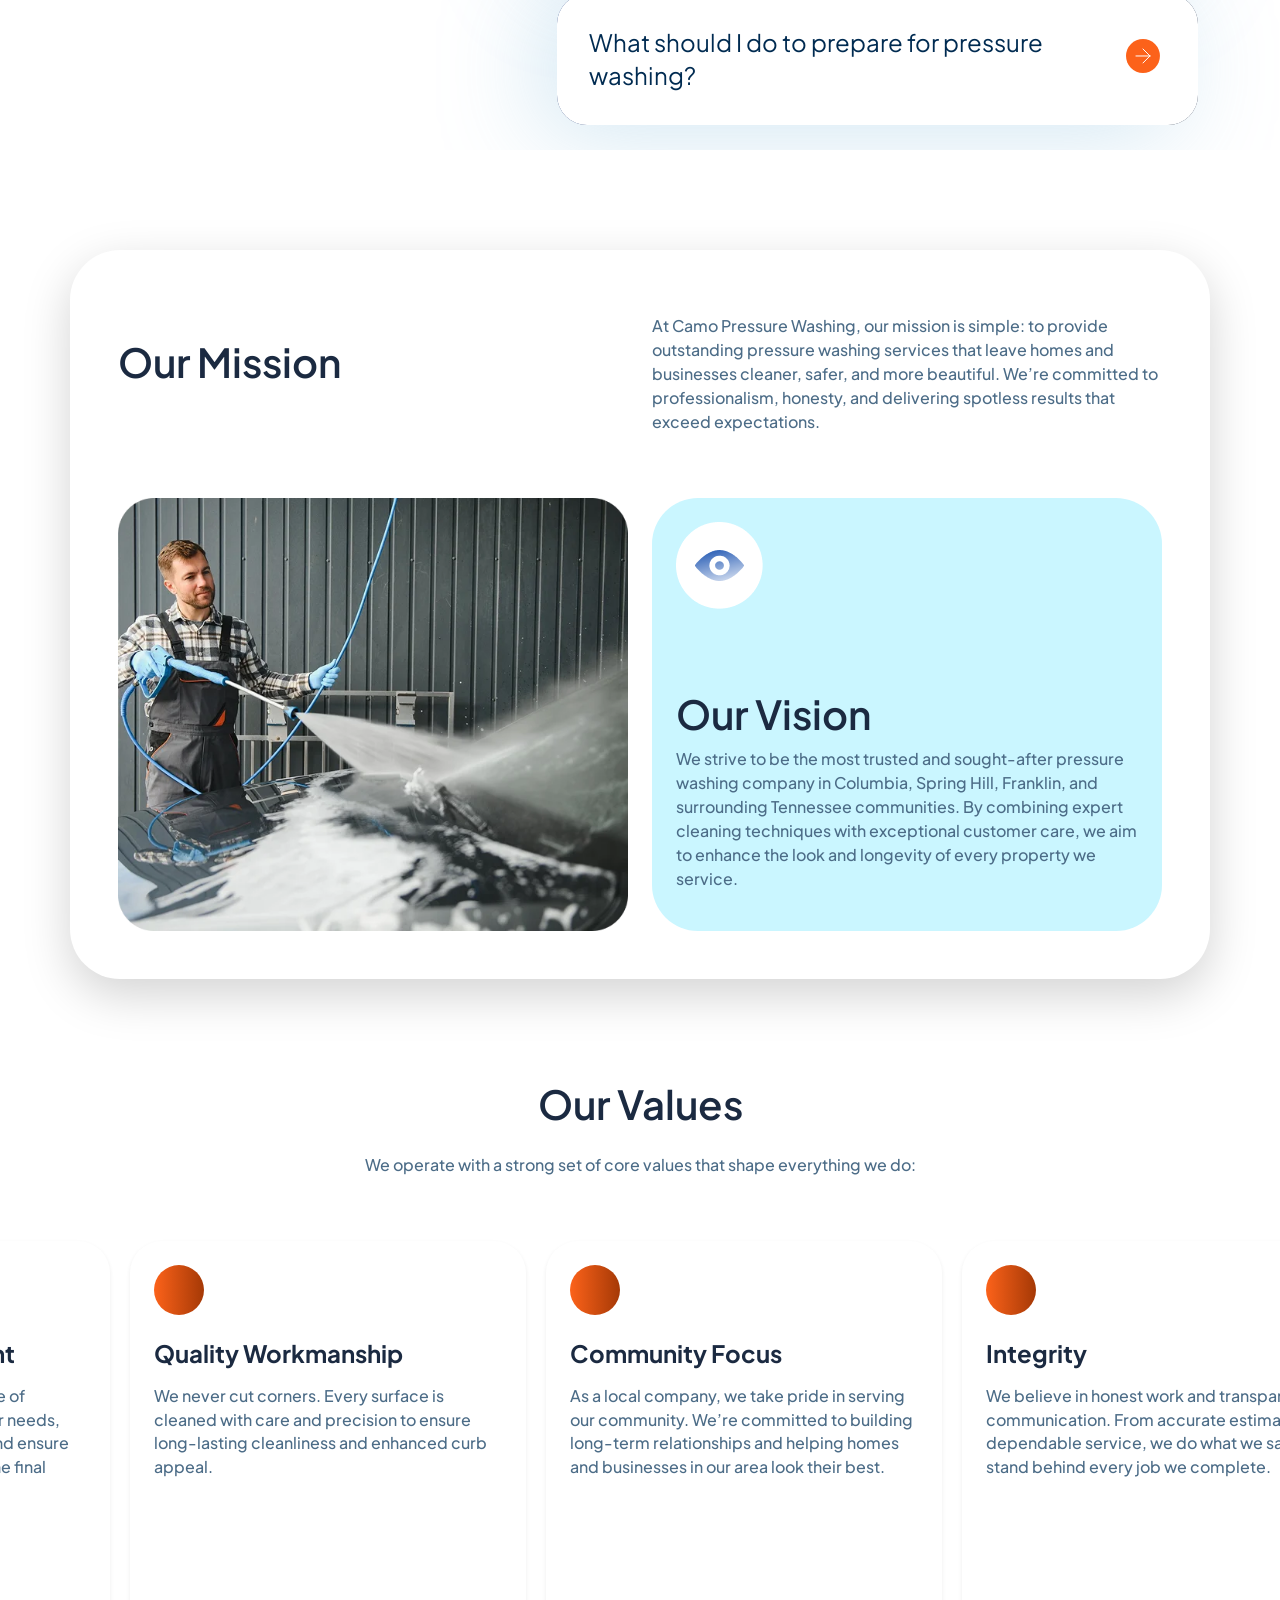
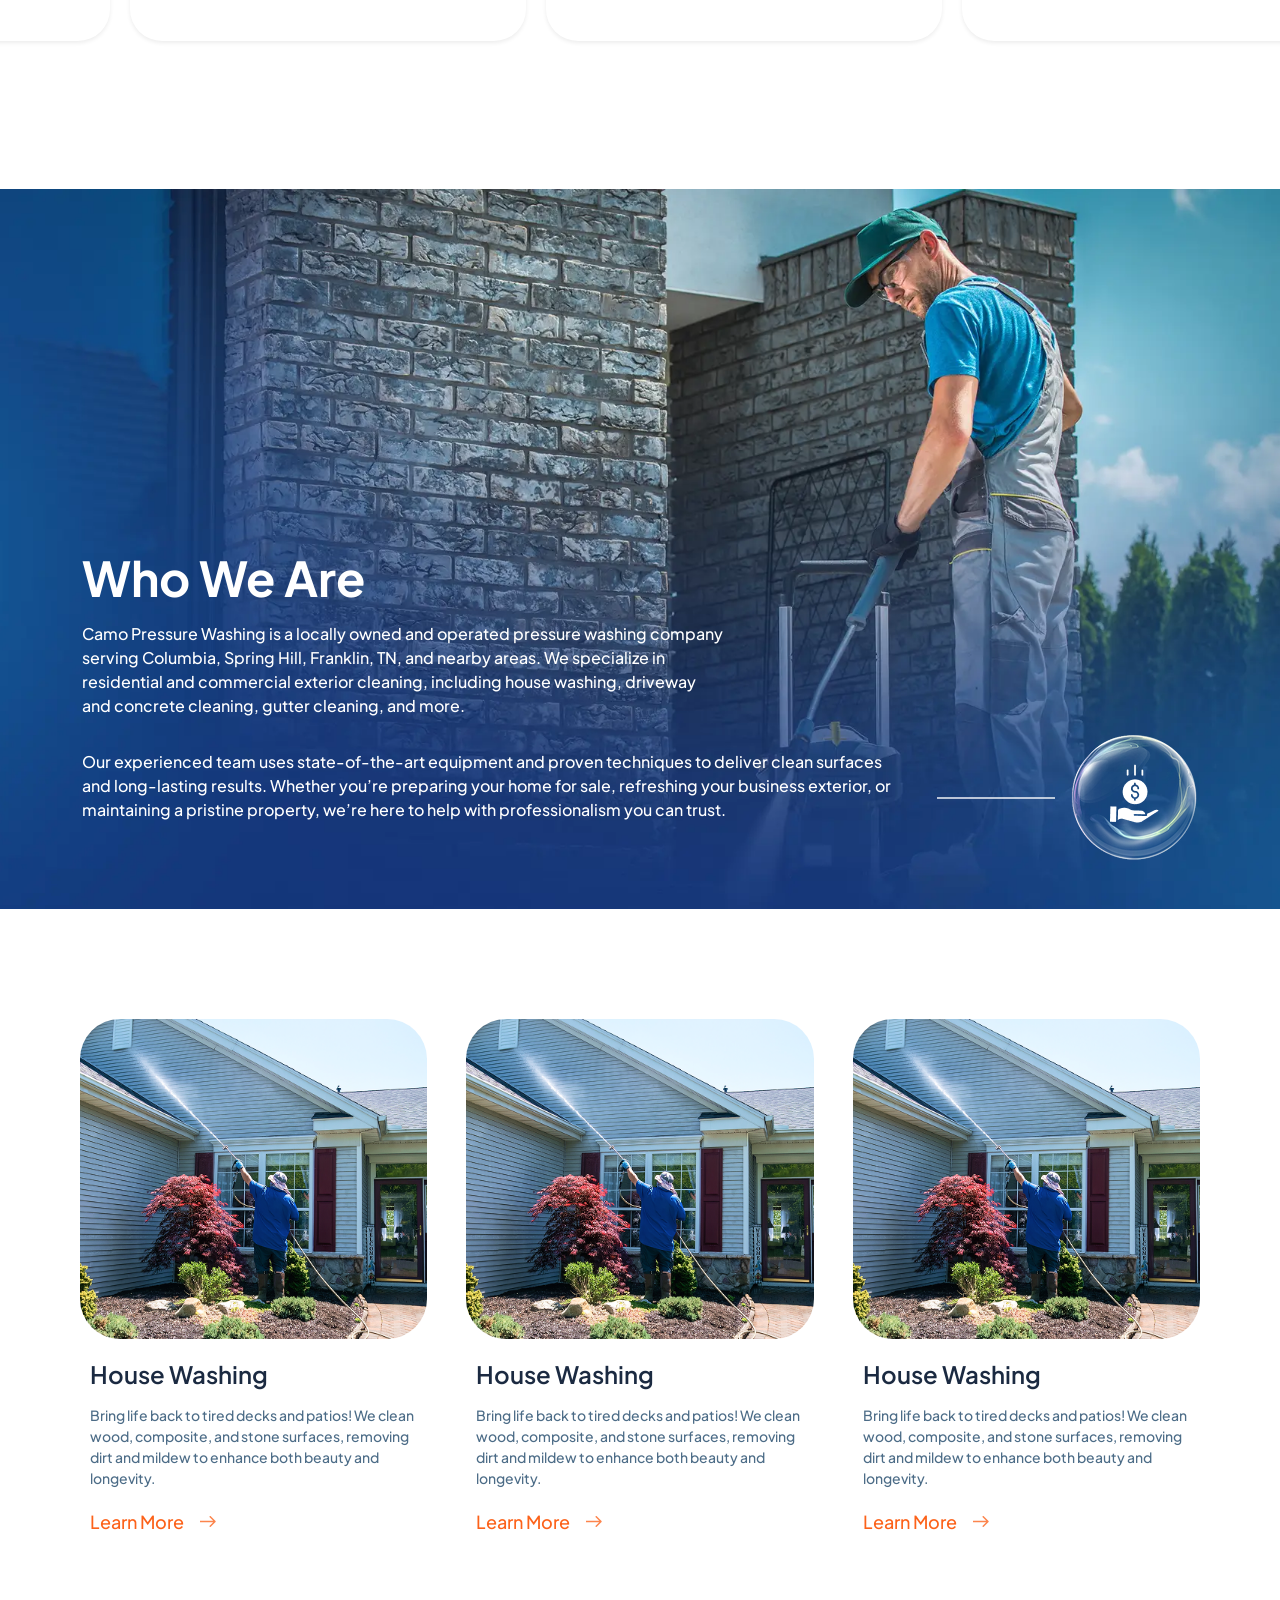
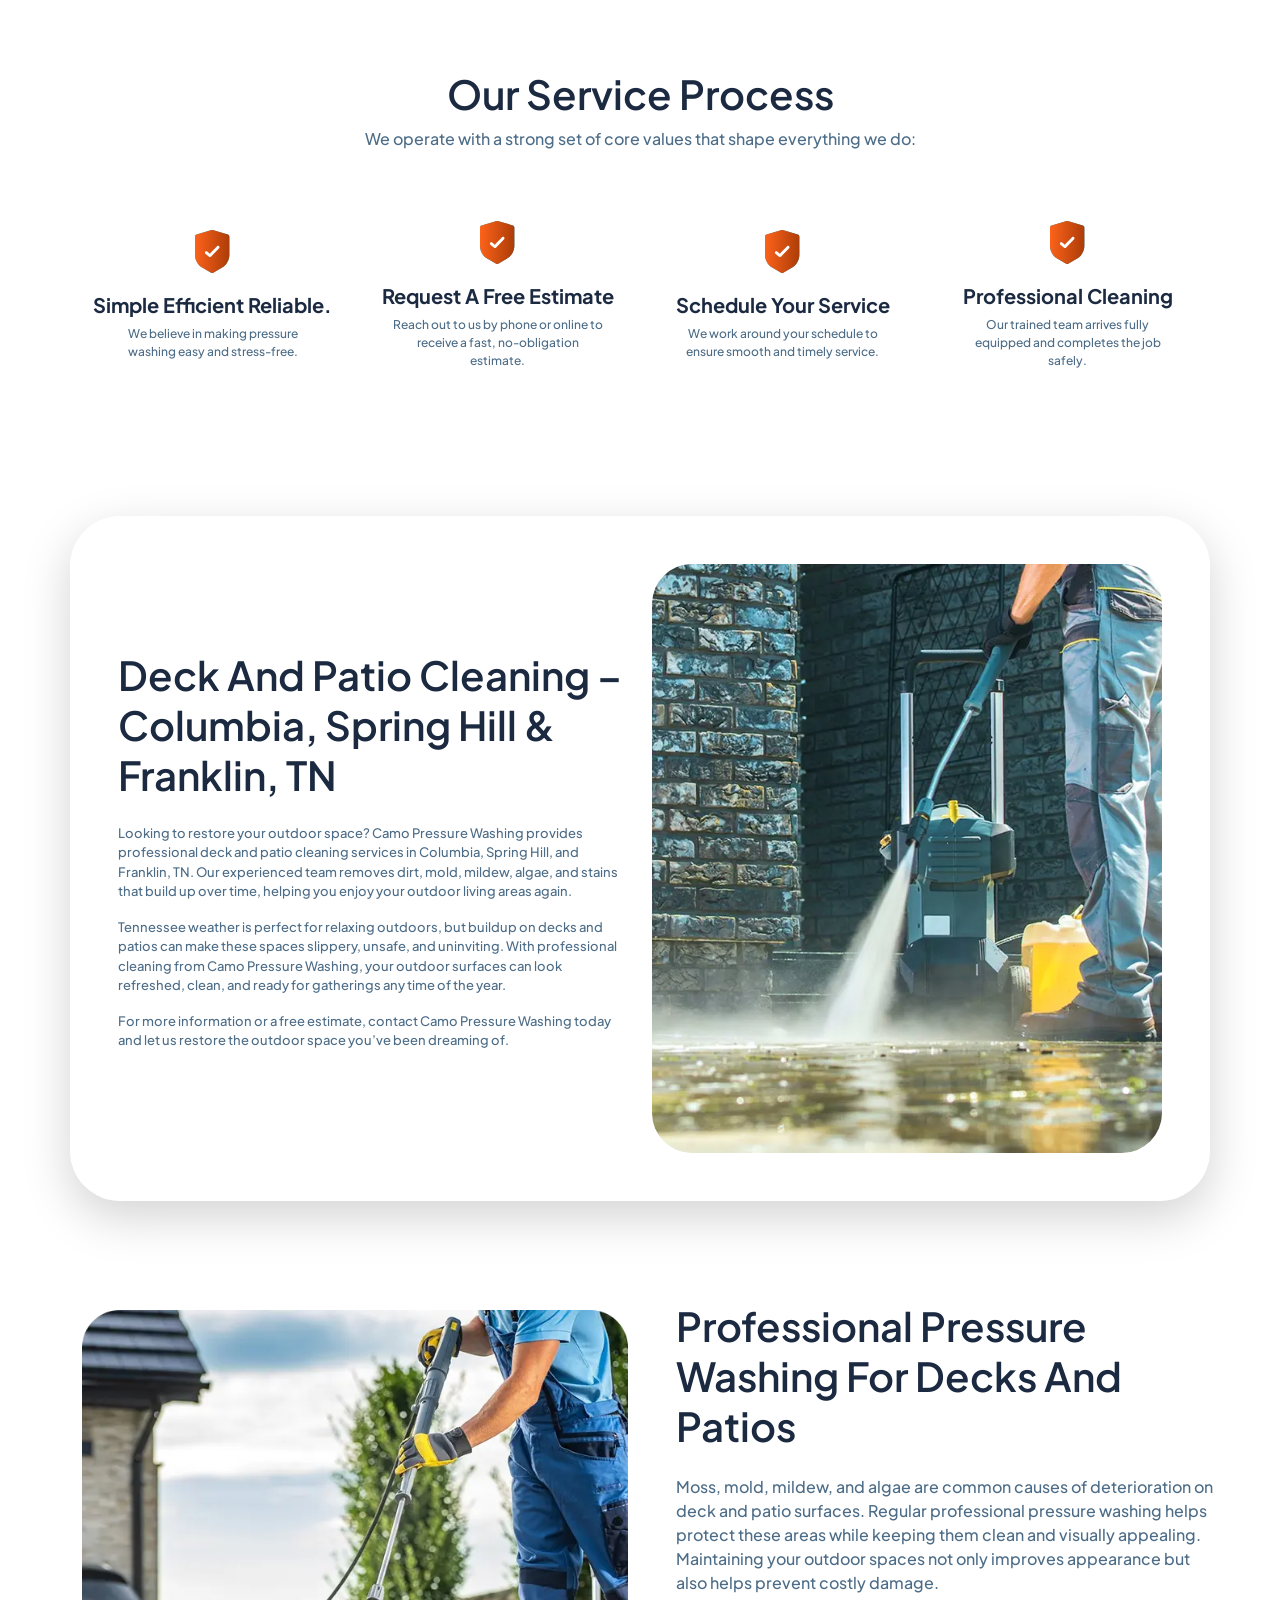
==== commit 90688bb8: "Add comment and script tags in index.html" ====
--- a/index.html
+++ b/index.html
@@ -1821,10 +1821,12 @@
         </div>
     </footer>
 
+    <!-- code end hey -->
+
     <script src="./javscript/aos.js"></script>
     <script src="./javscript/swiper.js"></script>
     <script src="./javscript/bootstrap.js"></script>
     <script src="./javscript/apps.js"></script>
 </body>
 
-</html>+</html>
